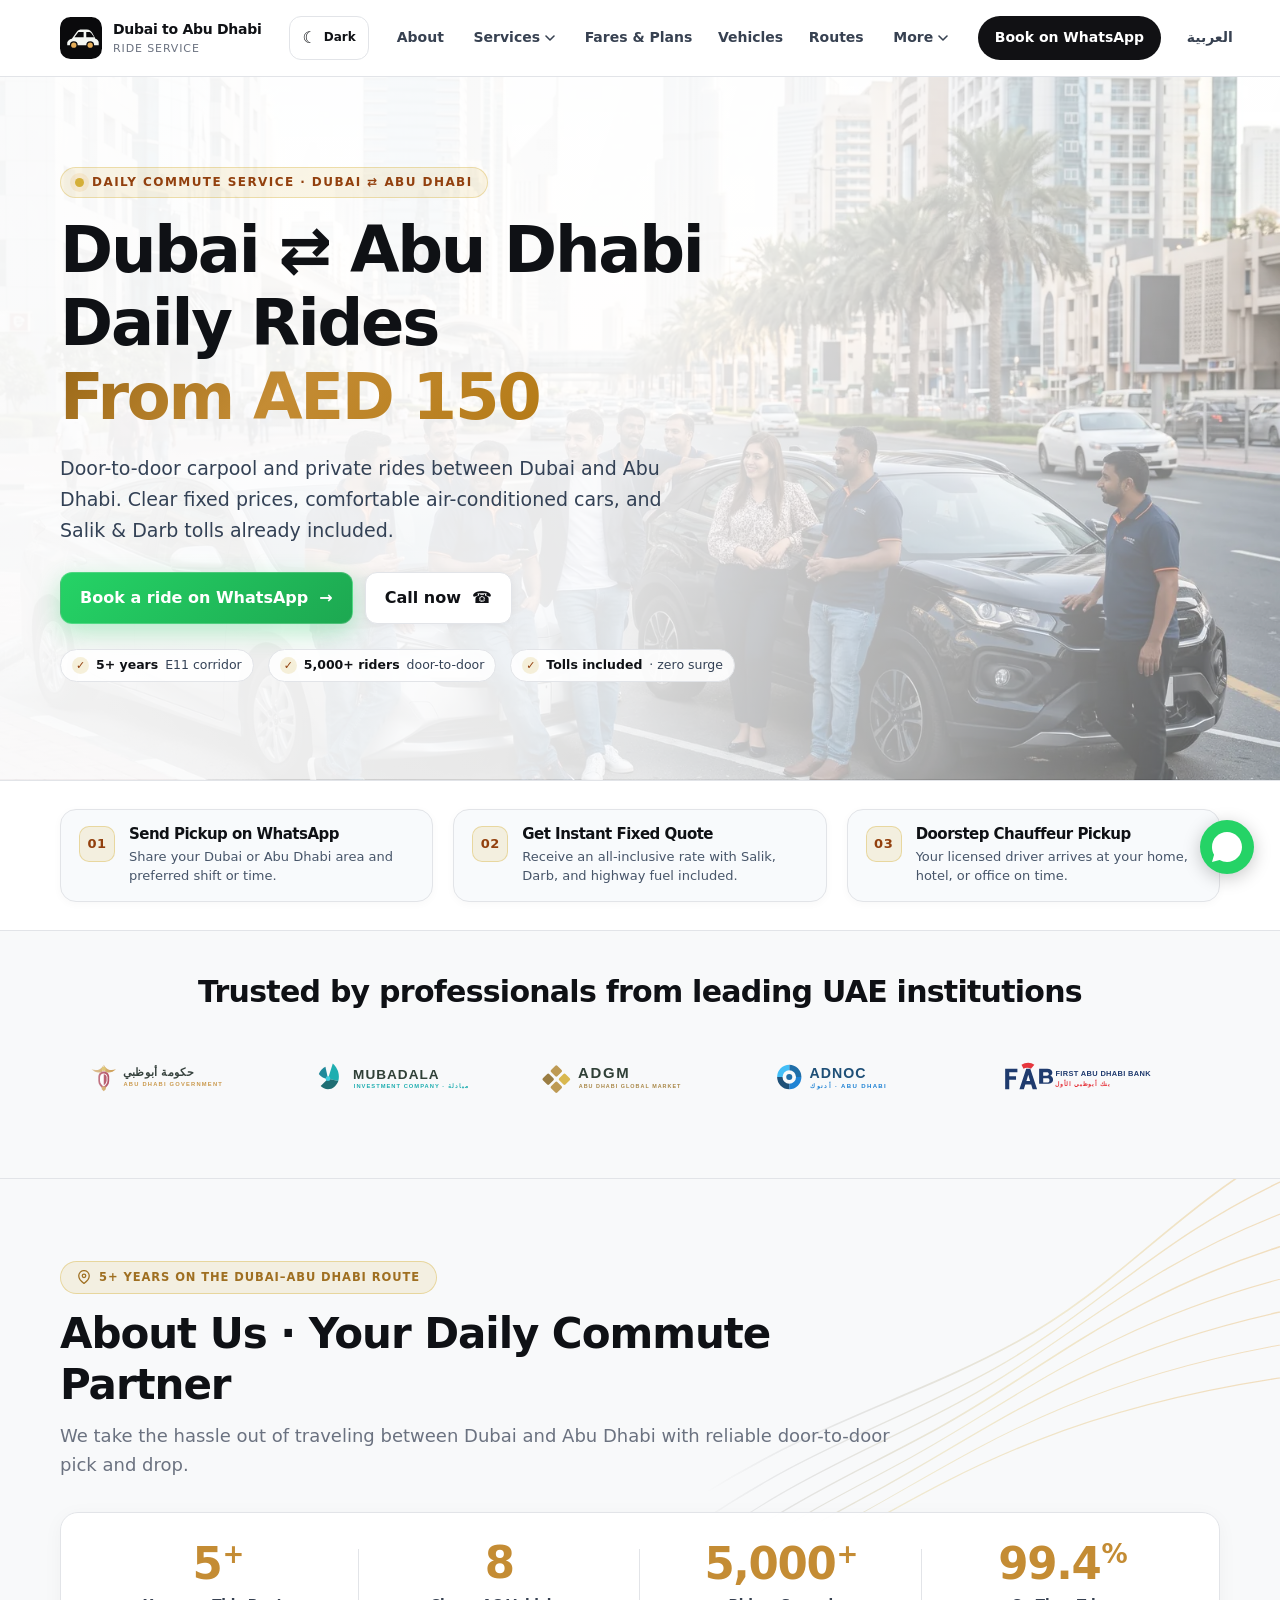
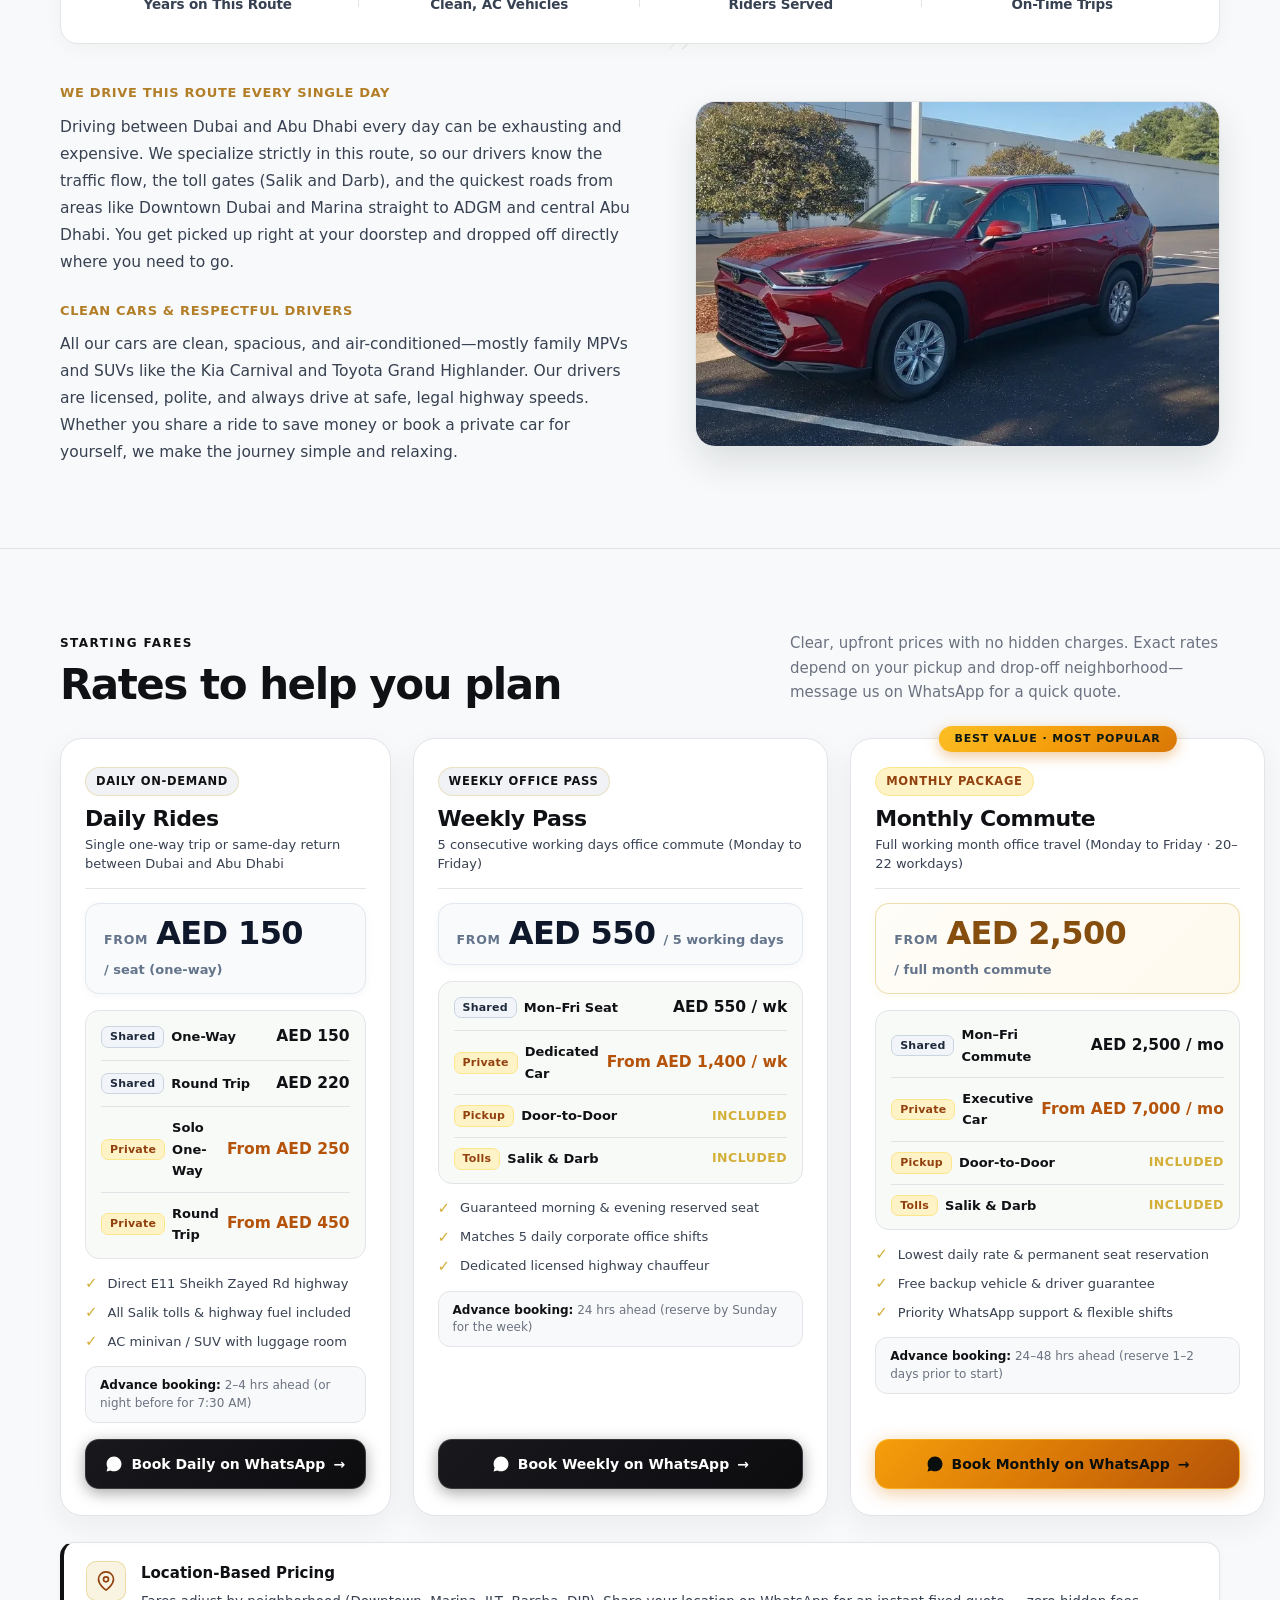
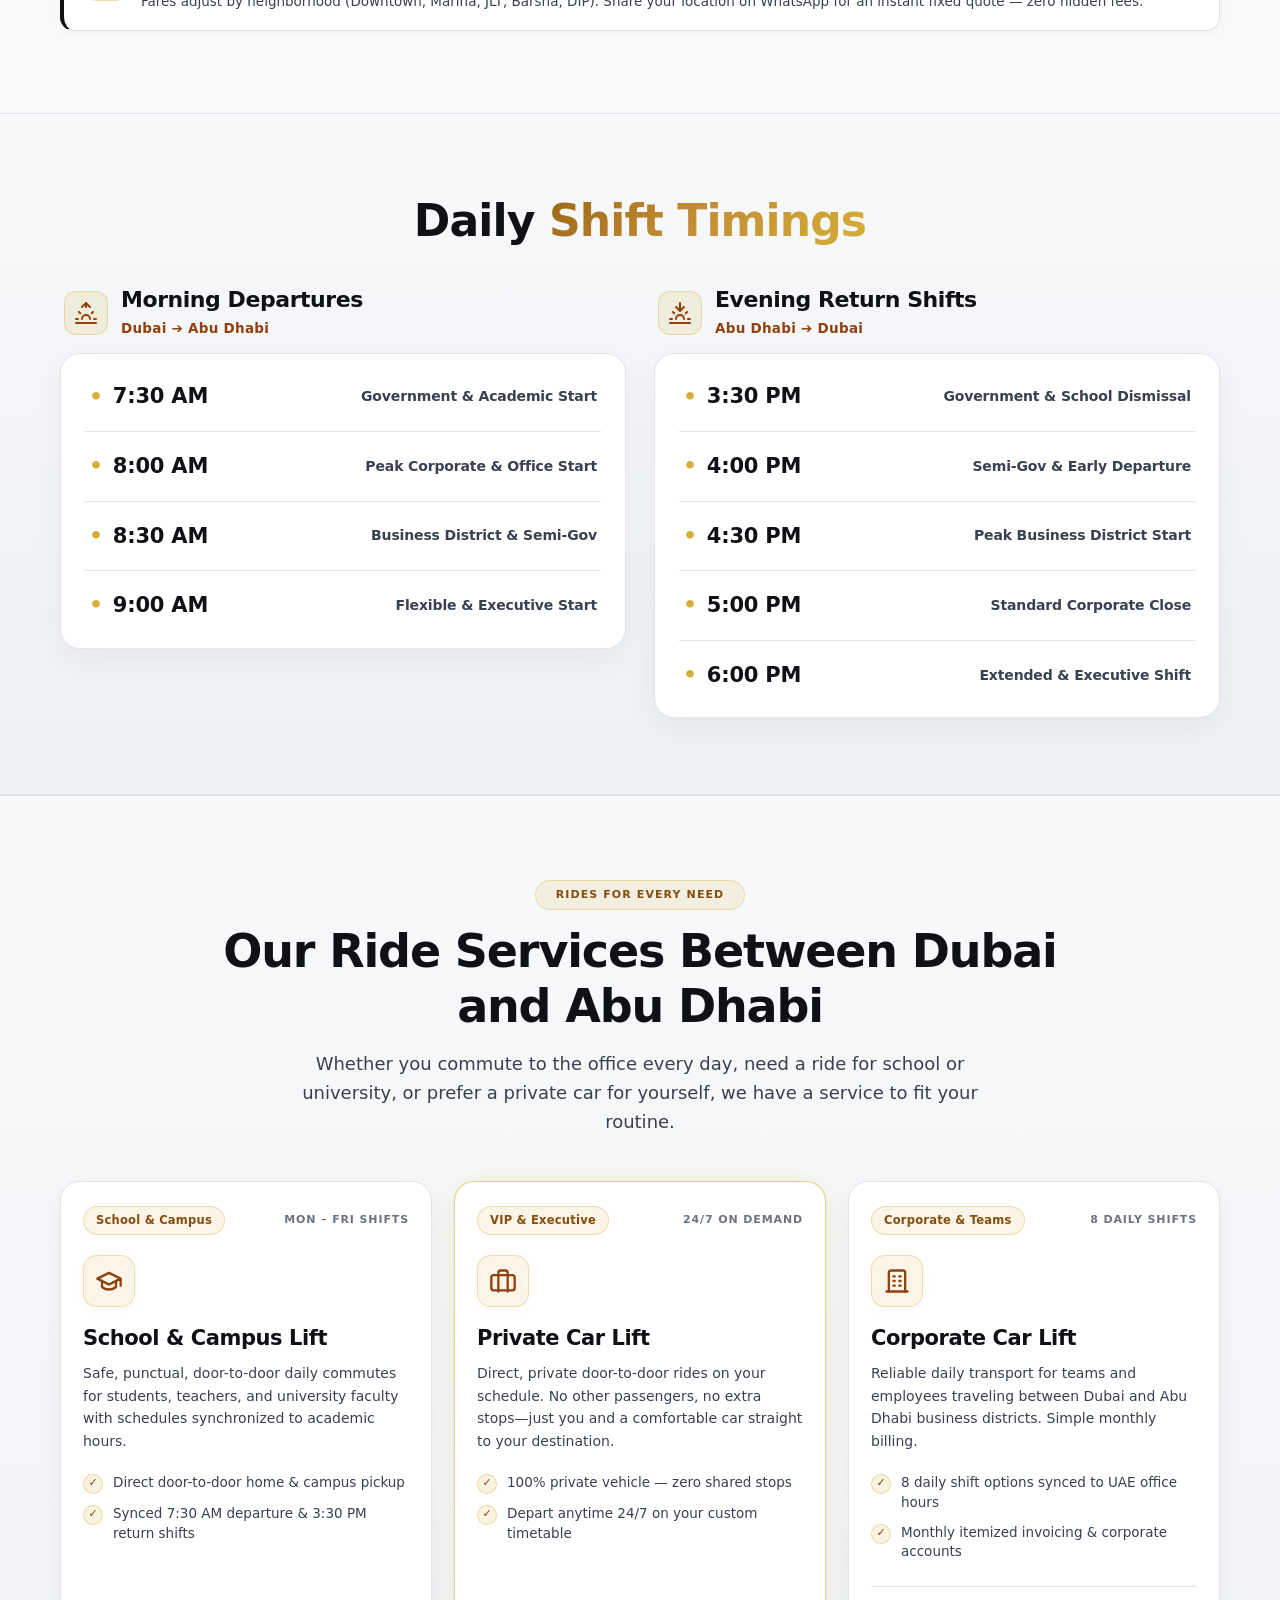
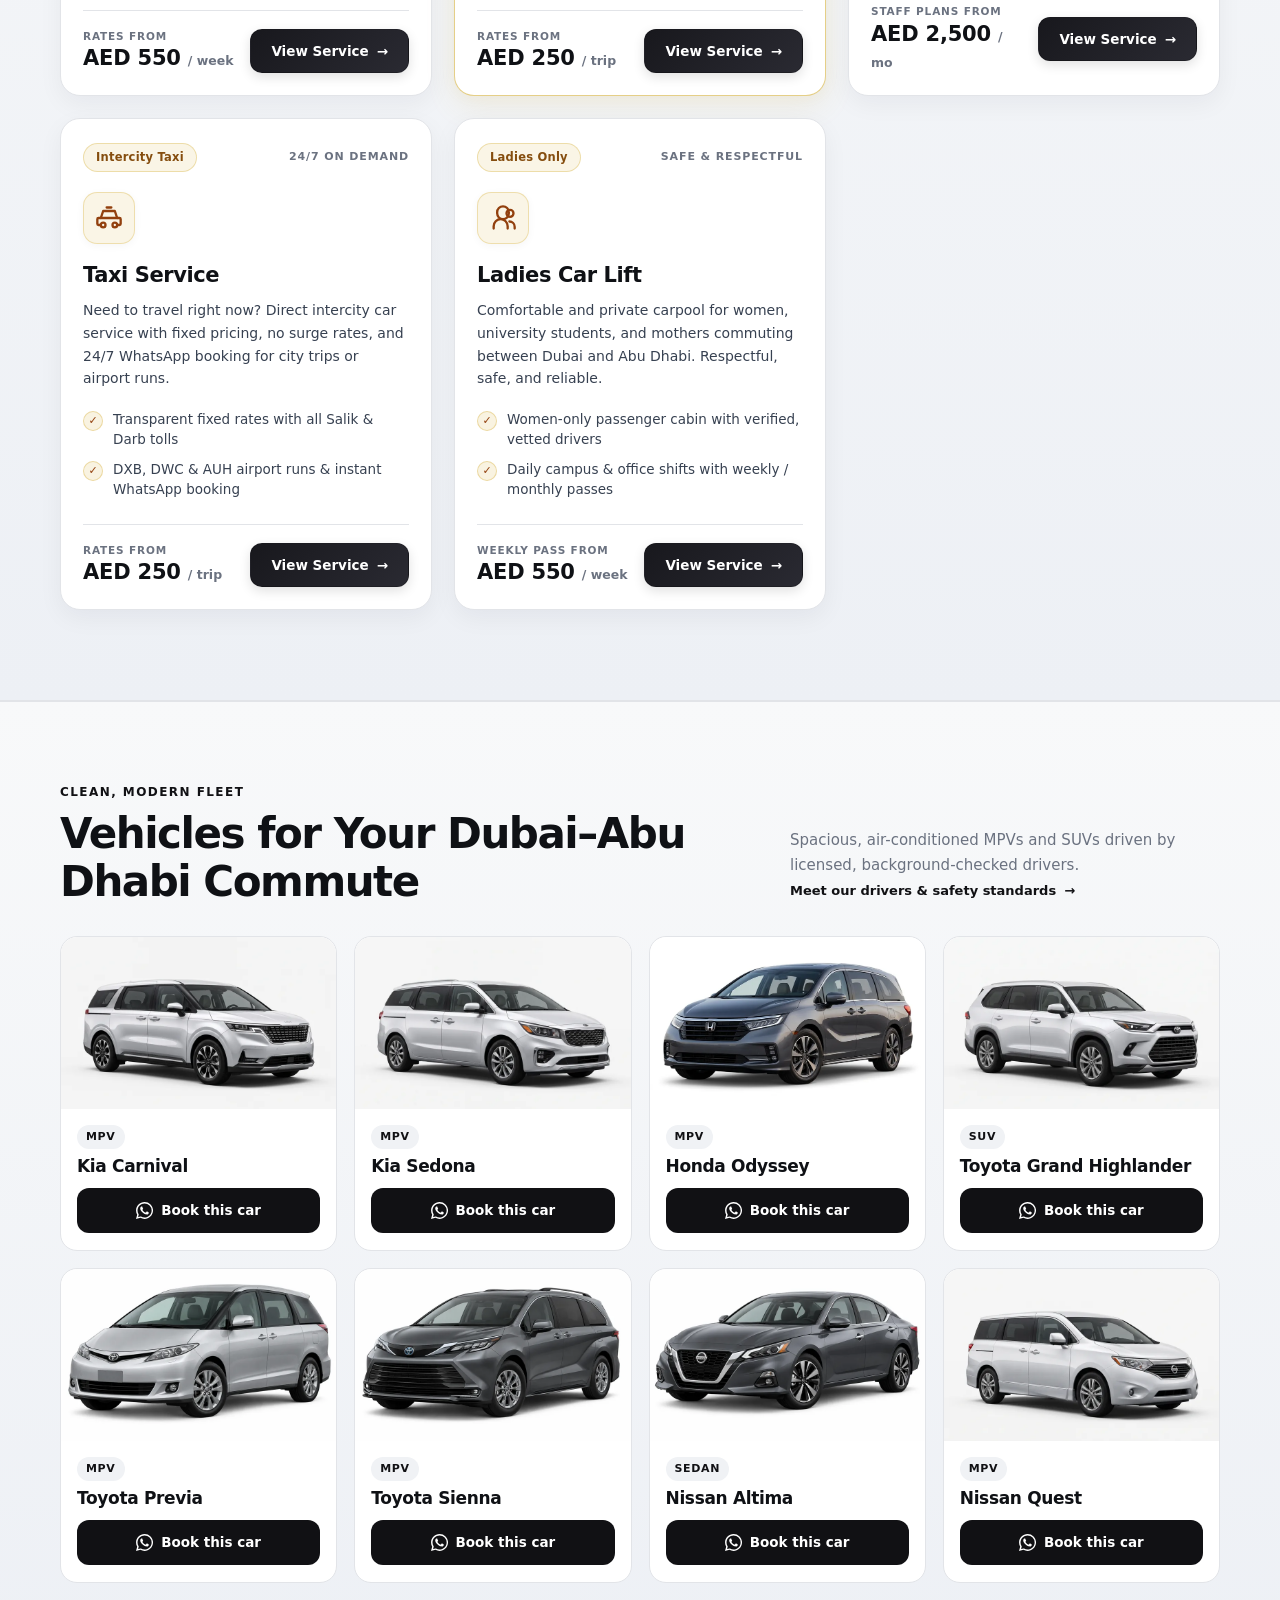
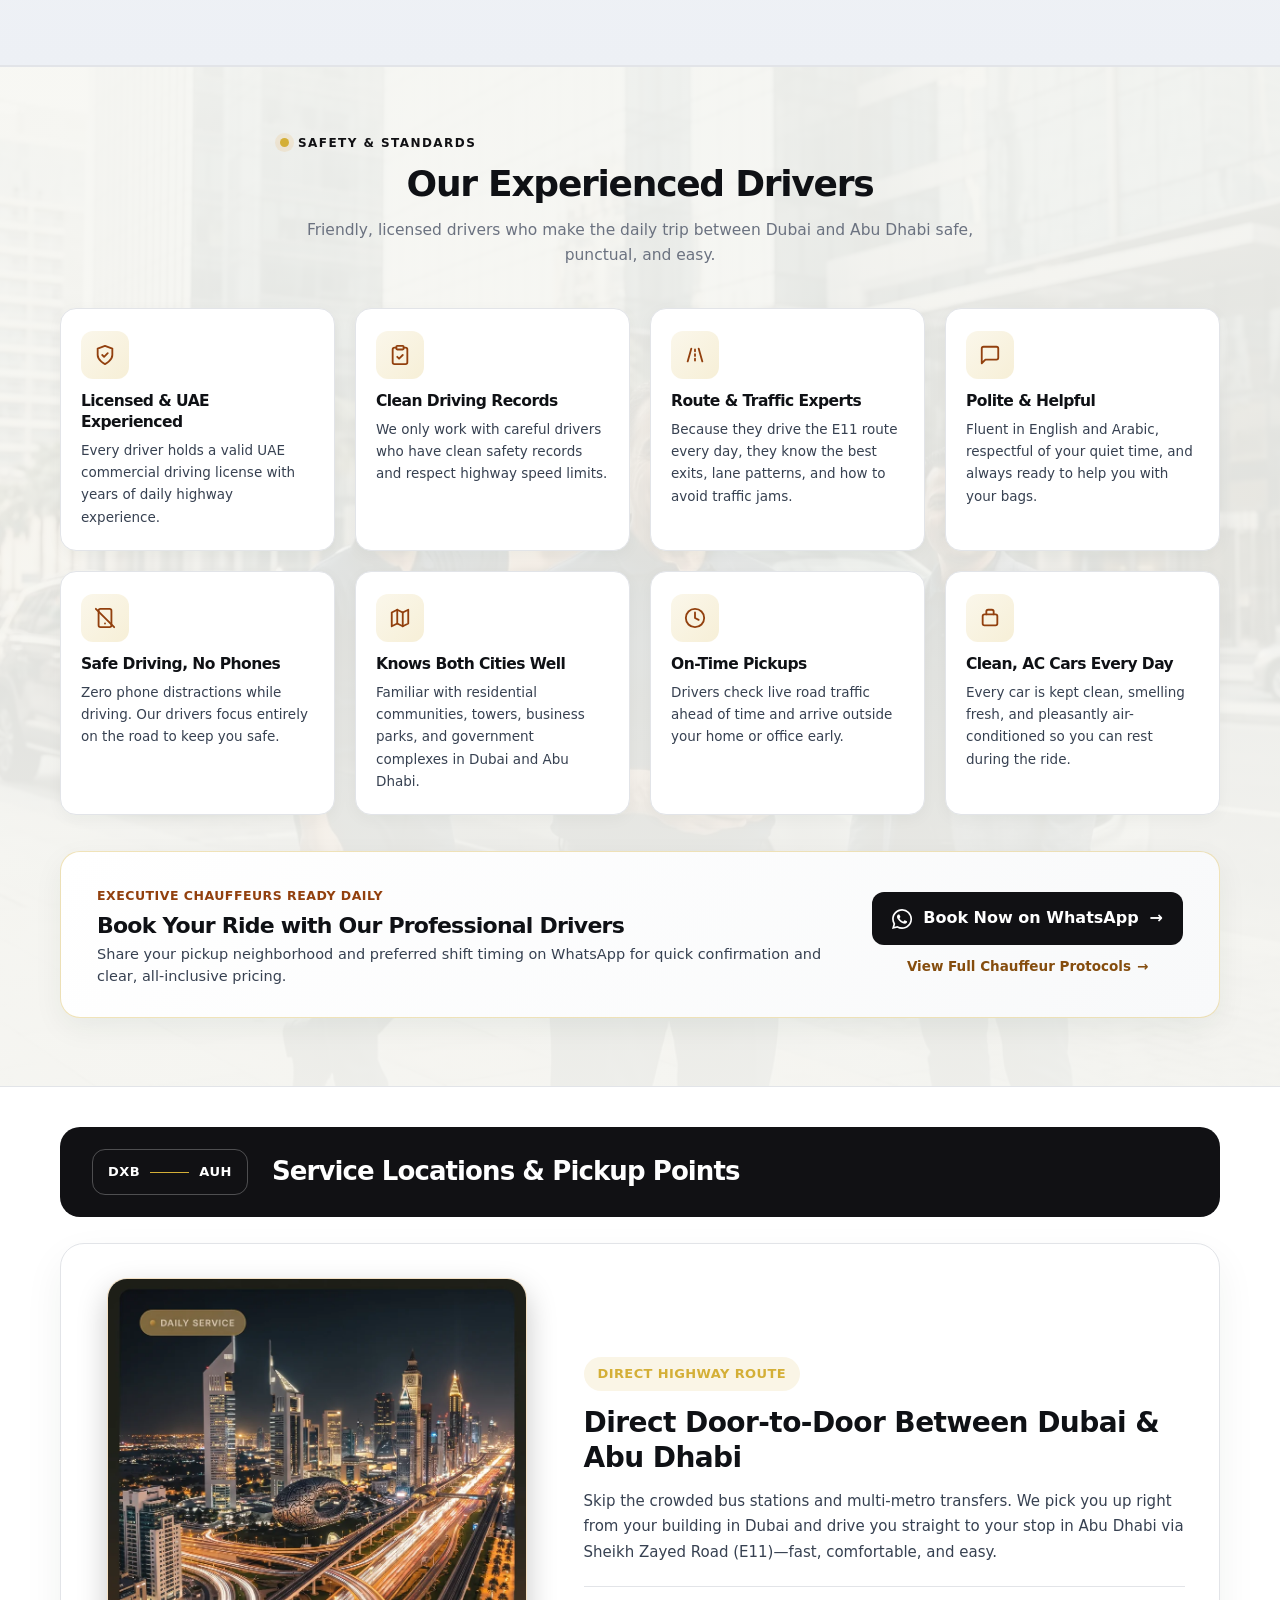
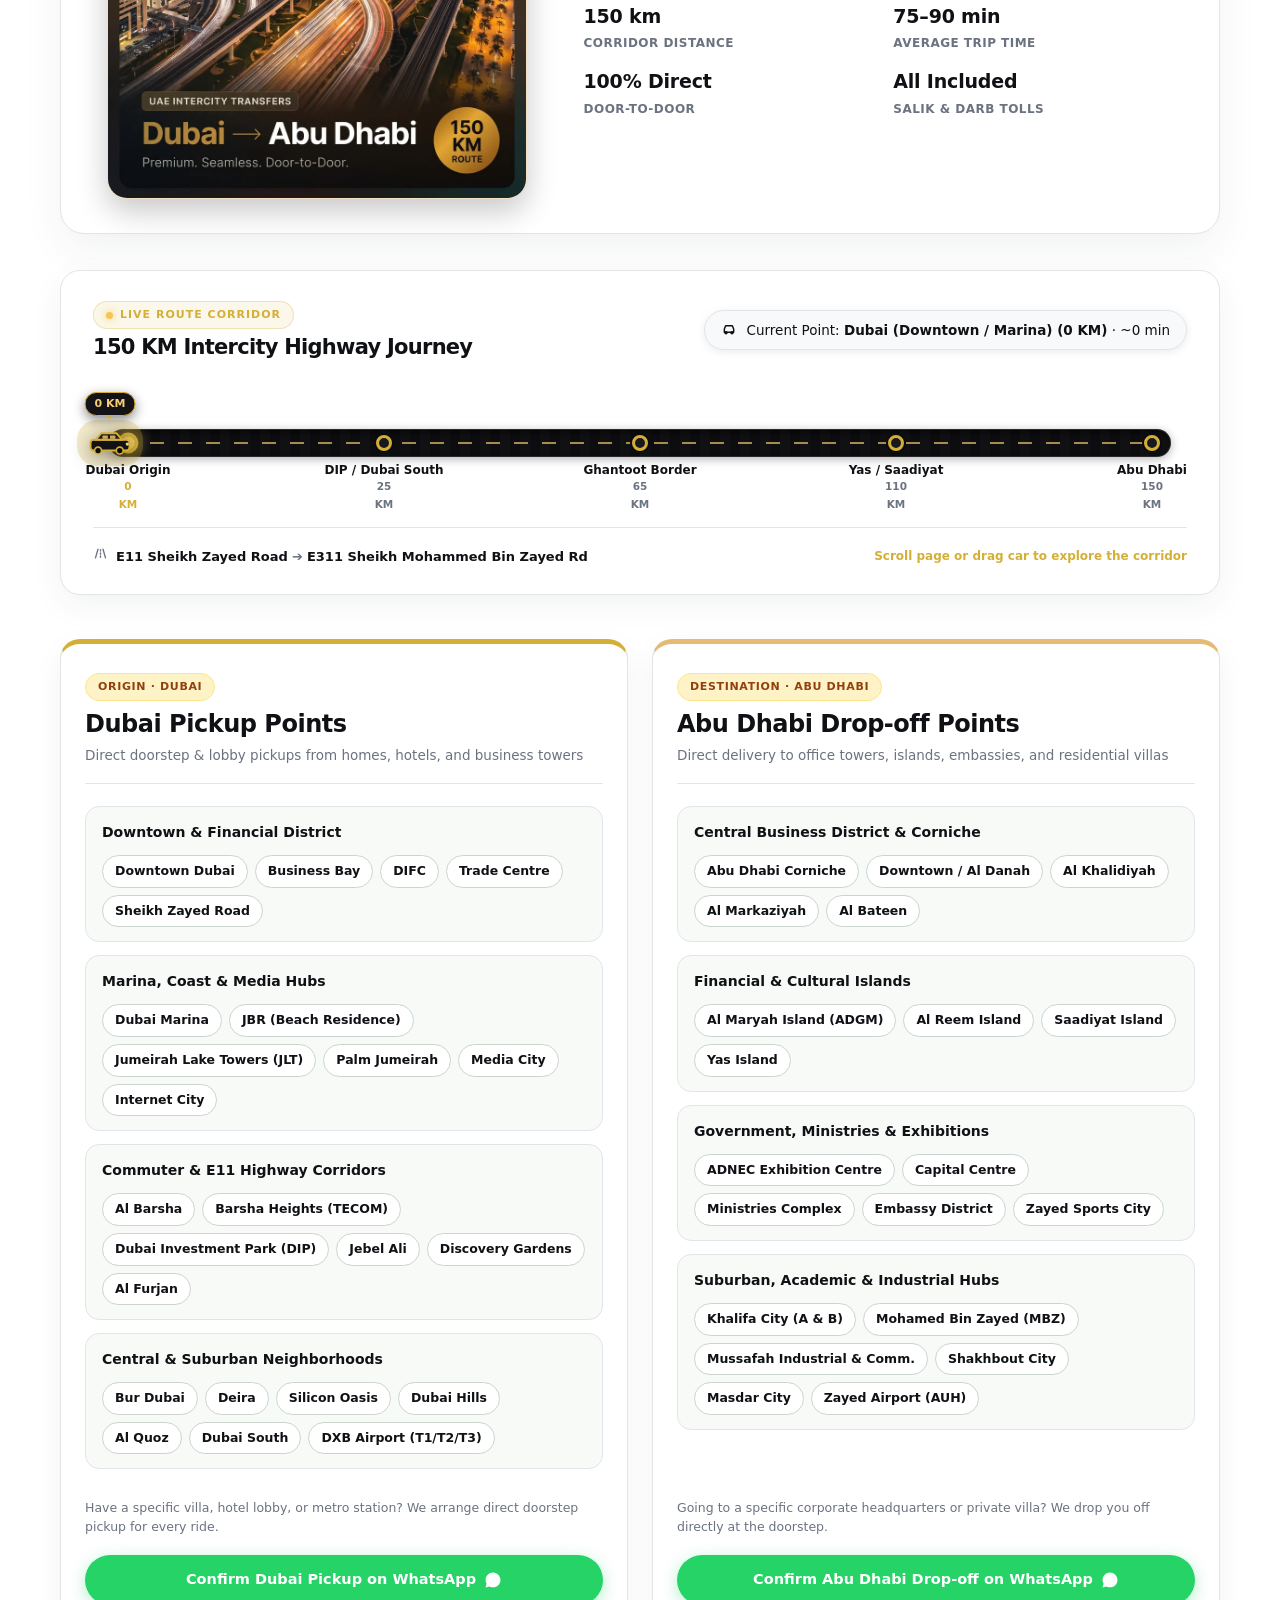
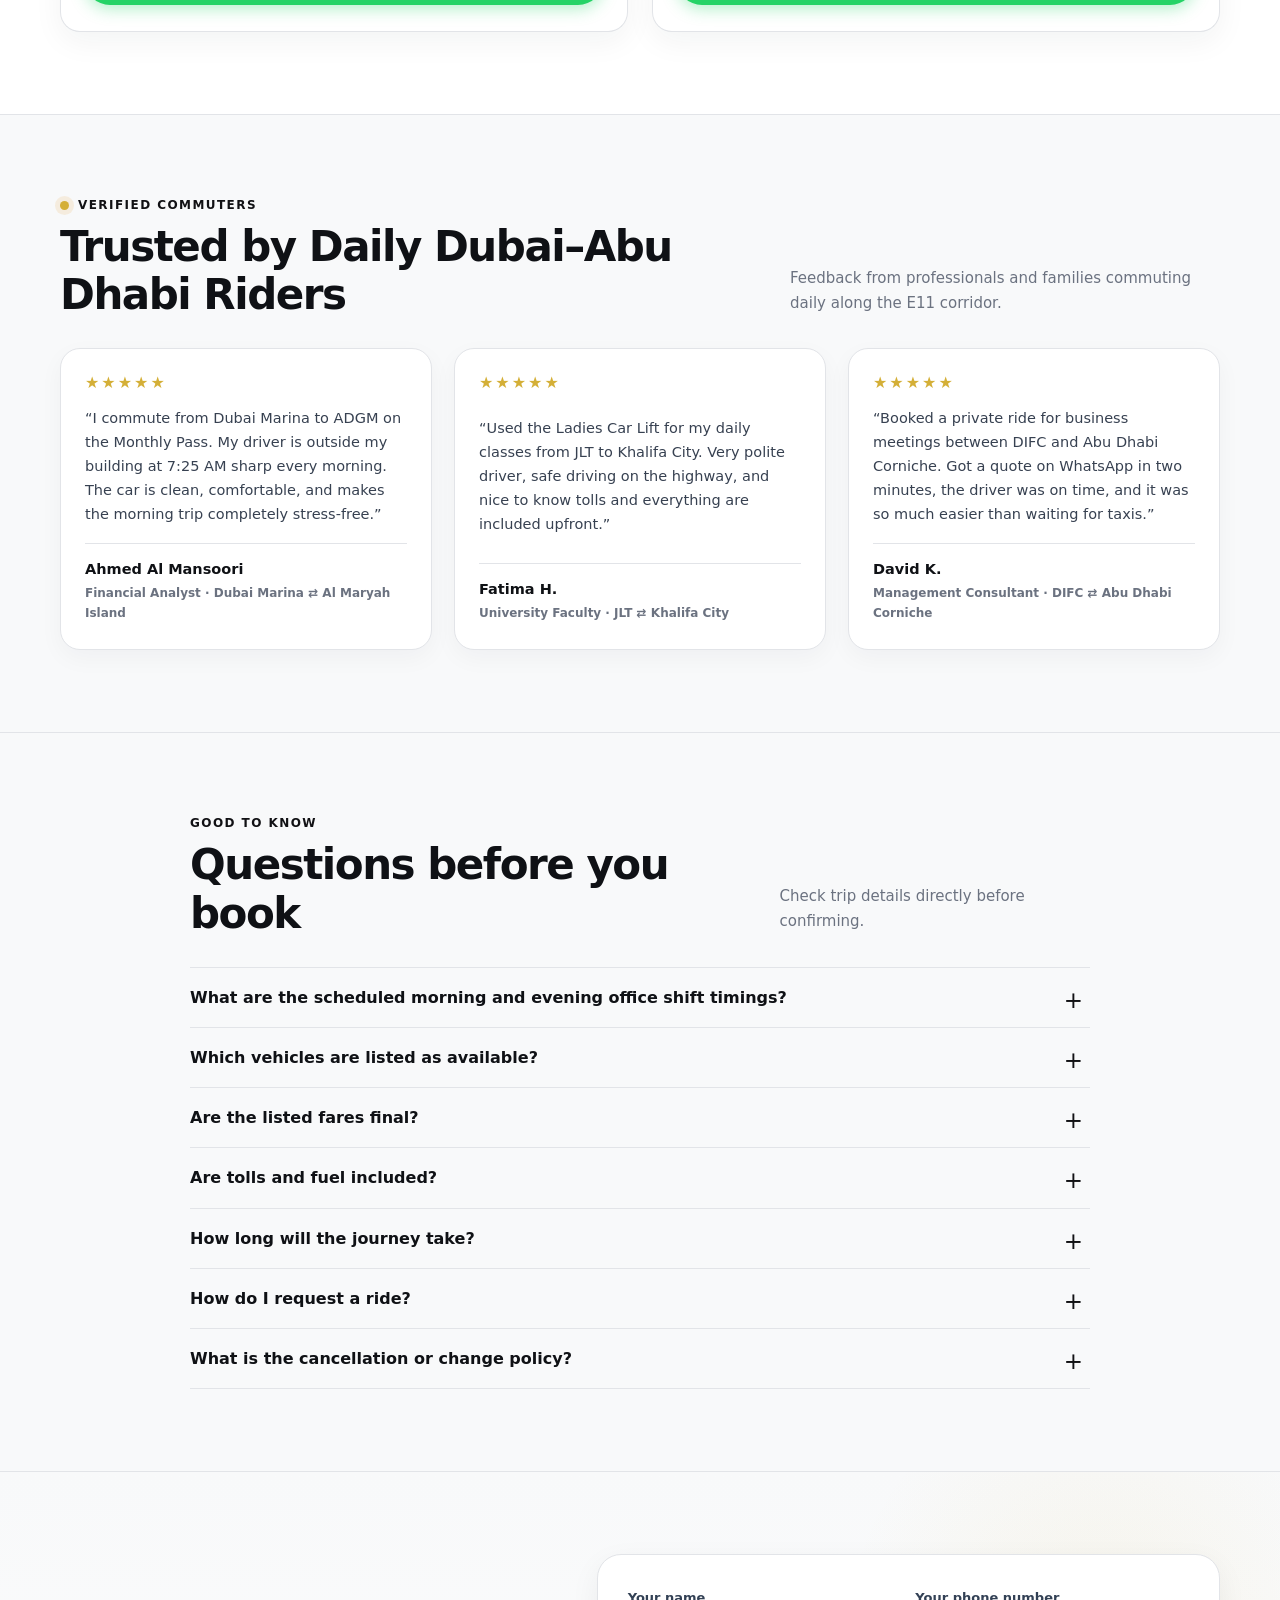
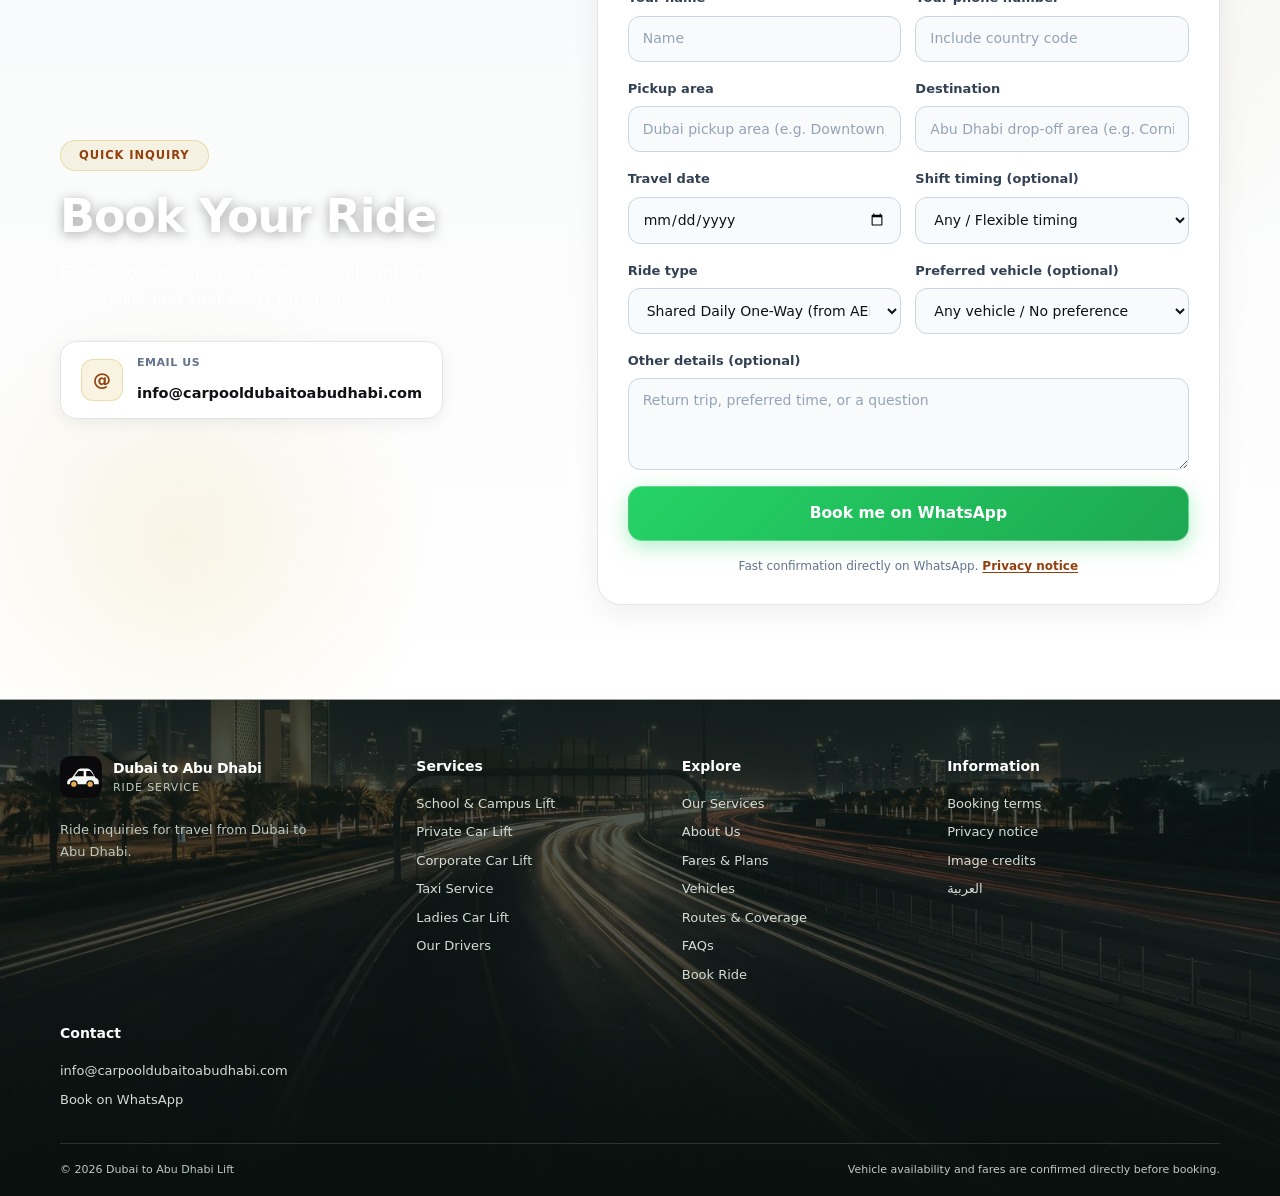
==== index.html @ 7563dc95 "Fix SVG path syntax errors, update dual-theme styles, and add responsive site assets" ====
<!DOCTYPE html>
<html lang="en">

<head>
  <meta charset="UTF-8">
  <script>
    (function () {
      try {
        var s = localStorage.getItem("ride-site-theme");
        var t = s || (window.matchMedia && window.matchMedia("(prefers-color-scheme: dark)").matches ? "dark" : "light");
        document.documentElement.dataset.theme = t;
      } catch (e) {
        document.documentElement.dataset.theme = "light";
      }
    })();
  </script>
  <meta name="viewport" content="width=device-width, initial-scale=1">
  <meta name="theme-color" content="#0a0a0c">
  <title>Dubai to Abu Dhabi Ride Service | Dubai to Abu Dhabi Lift</title>
  <meta name="description"
    content="Arrange a shared or private ride from Dubai to Abu Dhabi. View the listed vehicles and starting fares, then request a quote for your route.">
  <link rel="canonical" href="https://dubaitoabudhabilift.com/">
  <link rel="alternate" hreflang="en" href="https://dubaitoabudhabilift.com/">
  <link rel="alternate" hreflang="ar" href="https://dubaitoabudhabilift.com/ar.html">
  <link rel="alternate" hreflang="x-default" href="https://dubaitoabudhabilift.com/">
  <link rel="icon" href="images/icon.svg" type="image/svg+xml">
  <link rel="apple-touch-icon" href="images/apple-touch-icon.png">
  <link rel="manifest" href="manifest.json">
  <meta property="og:type" content="website">
  <meta property="og:locale" content="en_AE">
  <meta property="og:url" content="https://dubaitoabudhabilift.com/">
  <meta property="og:site_name" content="Dubai to Abu Dhabi Lift">
  <meta property="og:title" content="Dubai to Abu Dhabi Ride Service | Dubai to Abu Dhabi Lift">
  <meta property="og:description"
    content="View available vehicle models and starting fares for rides from Dubai to Abu Dhabi. Request a route-specific quote.">
  <meta property="og:image" content="https://dubaitoabudhabilift.com/images/og-image.jpg">
  <meta property="og:image:secure_url" content="https://dubaitoabudhabilift.com/images/og-image.jpg">
  <meta property="og:image:type" content="image/jpeg">
  <meta property="og:image:width" content="1200">
  <meta property="og:image:height" content="675">
  <meta property="og:image:alt" content="Dubai to Abu Dhabi Lift ride service">
  <meta name="twitter:card" content="summary_large_image">
  <meta name="twitter:title" content="Dubai to Abu Dhabi Ride Service">
  <meta name="twitter:description" content="Available models and starting fares for rides from Dubai to Abu Dhabi.">
  <meta name="twitter:image" content="https://dubaitoabudhabilift.com/images/og-image.jpg">
  <script type="application/ld+json">
{
  "@context": "https://schema.org",
  "@graph": [
    { "@type": "WebSite", "@id": "https://dubaitoabudhabilift.com/#website", "url": "https://dubaitoabudhabilift.com/", "name": "Dubai to Abu Dhabi Lift", "inLanguage": "en" },
    { "@type": "Organization", "@id": "https://dubaitoabudhabilift.com/#organization", "name": "Dubai to Abu Dhabi Lift", "url": "https://dubaitoabudhabilift.com/", "logo": "https://dubaitoabudhabilift.com/images/icon-512.png", "email": "dubaitoabudhabilift@gmail.com" },
    { "@type": "Service", "@id": "https://dubaitoabudhabilift.com/#ride-service", "name": "Ride service from Dubai to Abu Dhabi", "serviceType": "Shared and private intercity rides", "provider": { "@id": "https://dubaitoabudhabilift.com/#organization" }, "areaServed": [{ "@type": "City", "name": "Dubai" }, { "@type": "City", "name": "Abu Dhabi" }] }
  ]
}
</script>
  <link rel="stylesheet" href="css/style.css?v=25">
</head>

<body>
  <a class="skip-link" href="#main">Skip to content</a>
  <header class="site-header">
    <div class="wrap header-inner">
      <a class="brand" href="#top" aria-label="Dubai to Abu Dhabi Lift home"><img src="images/icon.svg" width="42"
          height="42" alt=""><span><strong>Dubai to Abu Dhabi</strong><small>Ride service</small></span></a>
      <button class="theme-toggle" type="button" aria-label="Switch to dark mode" aria-pressed="false"
        title="Switch to dark mode"><span data-theme-icon aria-hidden="true">☾</span><span
          data-theme-label>Dark</span></button>
      <button class="menu-toggle" type="button" aria-label="Open navigation" aria-expanded="false"
        aria-controls="main-nav"><span></span><span></span><span></span></button>
      <nav id="main-nav" class="main-nav" aria-label="Main navigation">
        <a href="#about">About</a>
        <div class="nav-dropdown">
          <button class="nav-dropdown-toggle" type="button" aria-expanded="false" aria-haspopup="true">
            <span>Services</span>
            <svg class="dropdown-chevron" width="10" height="6" viewBox="0 0 10 6" fill="none" aria-hidden="true">
              <path d="M1 1L5 5L9 1" stroke="currentColor" stroke-width="1.6" stroke-linecap="round"
                stroke-linejoin="round" />
            </svg>
          </button>
          <div class="nav-dropdown-menu" role="menu">
            <a href="school-car-lift.html" role="menuitem">School &amp; Campus Lift</a>
            <a href="private-car-lift.html" role="menuitem">Private Car Lift</a>
            <a href="corporate-car-lift.html" role="menuitem">Corporate Car Lift</a>
            <a href="taxi-service.html" role="menuitem">Taxi Service</a>
            <a href="ladies-car-lift.html" role="menuitem">Ladies Car Lift</a>
          </div>
        </div>
        <a href="#fares">Fares &amp; Plans</a>
        <a href="#vehicles">Vehicles</a>
        <a href="#routes">Routes</a>
        <div class="nav-dropdown">
          <button class="nav-dropdown-toggle" type="button" aria-expanded="false" aria-haspopup="true">
            <span>More</span>
            <svg class="dropdown-chevron" width="10" height="6" viewBox="0 0 10 6" fill="none" aria-hidden="true">
              <path d="M1 1L5 5L9 1" stroke="currentColor" stroke-width="1.6" stroke-linecap="round"
                stroke-linejoin="round" />
            </svg>
          </button>
          <div class="nav-dropdown-menu" role="menu">
            <a href="#drivers" role="menuitem">Our Drivers &amp; Standards</a>
            <a href="#faq" role="menuitem">FAQs</a>
          </div>
        </div>
        <a class="nav-cta" href="#" data-whatsapp
          data-message="Hello, I would like to book a ride from Dubai to Abu Dhabi. Please share availability and the fare.">Book
          on WhatsApp</a>
        <a href="ar.html" lang="ar" dir="rtl" class="lang-switch">العربية</a>
      </nav>
    </div>
  </header>
  <main id="main">
    <section class="hero" id="top">
      <div class="wrap hero-grid">
        <div class="hero-copy">
          <p class="eyebrow"><span class="eyebrow-dot"></span> Daily Commute Service · Dubai ⇄ Abu Dhabi</p>
          <h1>Dubai ⇄ Abu Dhabi Daily Rides <span class="hero-title-gold">From AED 150</span></h1>
          <p class="hero-lead">Door-to-door carpool and private rides between Dubai and Abu Dhabi. Clear fixed prices, comfortable air-conditioned cars, and Salik &amp; Darb tolls already included.</p>
          <div class="hero-actions"><a class="button button-primary" href="#" data-whatsapp
              data-message="Hello, I would like to book a ride from Dubai to Abu Dhabi. Please share availability and the fare.">Book
              a ride on WhatsApp <span aria-hidden="true">→</span></a><button
              class="button button-secondary call-button" type="button" data-call-now>Call now <span
                aria-hidden="true">☎</span></button></div>
          <ul class="hero-points" aria-label="Service overview">
            <li><span aria-hidden="true">✓</span> <strong>5+ years</strong> E11 corridor</li>
            <li><span aria-hidden="true">✓</span> <strong>5,000+ riders</strong> door-to-door</li>
            <li><span aria-hidden="true">✓</span> <strong>Tolls included</strong> · zero surge</li>
          </ul>
        </div>
      </div>
    </section>

    <!-- 3-Step How It Works Strip -->
    <section class="how-it-works-strip" aria-label="How booking works">
      <div class="wrap">
        <div class="how-steps-grid">
          <div class="how-step-card">
            <span class="how-step-num" aria-hidden="true">01</span>
            <div class="how-step-body">
              <h3>Send Pickup on WhatsApp</h3>
              <p>Share your Dubai or Abu Dhabi area and preferred shift or time.</p>
            </div>
          </div>
          <div class="how-step-card">
            <span class="how-step-num" aria-hidden="true">02</span>
            <div class="how-step-body">
              <h3>Get Instant Fixed Quote</h3>
              <p>Receive an all-inclusive rate with Salik, Darb, and highway fuel included.</p>
            </div>
          </div>
          <div class="how-step-card">
            <span class="how-step-num" aria-hidden="true">03</span>
            <div class="how-step-body">
              <h3>Doorstep Chauffeur Pickup</h3>
              <p>Your licensed driver arrives at your home, hotel, or office on time.</p>
            </div>
          </div>
        </div>
      </div>
    </section>
    <section class="section corporate-section" id="corporate">
      <div class="wrap">
        <div class="corporate-simple-header">
          <h2>Trusted by professionals from leading UAE institutions</h2>
        </div>

        <div class="logo-ring-wrapper">
          <div class="logo-ring-track" id="logo-ring-track">
            <div class="ring-logo-item" title="Abu Dhabi Government">
              <img src="images/logos/abu-dhabi-gov.svg" width="160" height="38" alt="Abu Dhabi Government"
                loading="lazy">
            </div>
            <div class="ring-logo-item" title="Mubadala Investment Company">
              <img src="images/logos/mubadala.svg" width="160" height="38" alt="Mubadala" loading="lazy">
            </div>
            <div class="ring-logo-item" title="ADGM - Abu Dhabi Global Market">
              <img src="images/logos/adgm.svg" width="160" height="38" alt="ADGM" loading="lazy">
            </div>
            <div class="ring-logo-item" title="ADNOC - Abu Dhabi National Oil Company">
              <img src="images/logos/adnoc.svg" width="160" height="38" alt="ADNOC" loading="lazy">
            </div>
            <div class="ring-logo-item" title="First Abu Dhabi Bank (FAB)">
              <img src="images/logos/fab.svg" width="160" height="38" alt="FAB" loading="lazy">
            </div>
            <div class="ring-logo-item" title="ADNIC - Abu Dhabi National Insurance Company">
              <img src="images/logos/adnic.svg" width="160" height="38" alt="ADNIC" loading="lazy">
            </div>
            <div class="ring-logo-item" title="Abu Dhabi Commercial Bank (ADCB)">
              <img src="images/logos/adcb.svg" width="160" height="38" alt="ADCB" loading="lazy">
            </div>
            <div class="ring-logo-item" title="Abu Dhabi Islamic Bank (ADIB)">
              <img src="images/logos/adib.svg" width="160" height="38" alt="ADIB" loading="lazy">
            </div>
            <div class="ring-logo-item" title="ADNEC - Abu Dhabi National Exhibition Centre">
              <img src="images/logos/adnec.svg" width="160" height="38" alt="ADNEC" loading="lazy">
            </div>
            <div class="ring-logo-item" title="Etihad Airways">
              <img src="images/logos/etihad.svg" width="160" height="38" alt="Etihad Airways" loading="lazy">
            </div>
            <!-- Duplicated items for smooth continuous loop -->
            <div class="ring-logo-item" aria-hidden="true">
              <img src="images/logos/abu-dhabi-gov.svg" width="160" height="38" alt="" loading="lazy">
            </div>
            <div class="ring-logo-item" aria-hidden="true">
              <img src="images/logos/mubadala.svg" width="160" height="38" alt="" loading="lazy">
            </div>
            <div class="ring-logo-item" aria-hidden="true">
              <img src="images/logos/adgm.svg" width="160" height="38" alt="" loading="lazy">
            </div>
            <div class="ring-logo-item" aria-hidden="true">
              <img src="images/logos/adnoc.svg" width="160" height="38" alt="" loading="lazy">
            </div>
            <div class="ring-logo-item" aria-hidden="true">
              <img src="images/logos/fab.svg" width="160" height="38" alt="" loading="lazy">
            </div>
            <div class="ring-logo-item" aria-hidden="true">
              <img src="images/logos/adnic.svg" width="160" height="38" alt="" loading="lazy">
            </div>
            <div class="ring-logo-item" aria-hidden="true">
              <img src="images/logos/adcb.svg" width="160" height="38" alt="" loading="lazy">
            </div>
            <div class="ring-logo-item" aria-hidden="true">
              <img src="images/logos/adib.svg" width="160" height="38" alt="" loading="lazy">
            </div>
            <div class="ring-logo-item" aria-hidden="true">
              <img src="images/logos/adnec.svg" width="160" height="38" alt="" loading="lazy">
            </div>
            <div class="ring-logo-item" aria-hidden="true">
              <img src="images/logos/etihad.svg" width="160" height="38" alt="" loading="lazy">
            </div>
          </div>
        </div>
      </div>
    </section>

    <section class="section about-section" id="about" aria-labelledby="about-heading">
      <!-- Flowing spiral/wave lines in top-right corner -->
      <div class="about-flowing-lines" aria-hidden="true">
        <svg viewBox="0 0 700 500" fill="none" xmlns="http://www.w3.org/2000/svg" preserveAspectRatio="none">
          <defs>
            <linearGradient id="aboutGoldWaveGrad" x1="100%" y1="0%" x2="0%" y2="100%">
              <stop offset="0%" stop-color="#e7b15e" stop-opacity="0.45" />
              <stop offset="45%" stop-color="#d4af37" stop-opacity="0.25" />
              <stop offset="85%" stop-color="#0a0a0c" stop-opacity="0.08" />
              <stop offset="100%" stop-color="#0a0a0c" stop-opacity="0" />
            </linearGradient>
          </defs>
          <path d="M720,-30 C580,40 520,120 400,180 C280,240 180,260 40,340" stroke="url(#aboutGoldWaveGrad)"
            stroke-width="1.8" />
          <path d="M720,5 C560,70 490,150 370,210 C250,270 160,290 20,380" stroke="url(#aboutGoldWaveGrad)"
            stroke-width="1.5" />
          <path d="M720,40 C540,100 460,180 340,240 C220,300 140,320 0,420" stroke="url(#aboutGoldWaveGrad)"
            stroke-width="1.3" />
          <path d="M720,75 C520,130 430,210 310,270 C190,330 120,350 -20,460" stroke="url(#aboutGoldWaveGrad)"
            stroke-width="1.6" />
          <path d="M720,110 C500,160 400,240 280,300 C160,360 100,380 -40,500" stroke="url(#aboutGoldWaveGrad)"
            stroke-width="1.2" />
          <path d="M720,145 C480,190 370,270 250,330 C130,390 80,410 -60,540" stroke="url(#aboutGoldWaveGrad)"
            stroke-width="1.4" />
          <path d="M720,180 C460,220 340,300 220,360 C100,420 60,440 -80,580" stroke="url(#aboutGoldWaveGrad)"
            stroke-width="1.1" />
          <path d="M720,215 C440,250 310,330 190,390 C70,450 40,470 -100,620" stroke="url(#aboutGoldWaveGrad)"
            stroke-width="1.3" />
        </svg>
      </div>

      <div class="wrap about-container">
        <div class="about-header">
          <div class="about-pill-badge">
            <svg class="inline-svg-icon" width="14" height="14" viewBox="0 0 24 24" fill="none" stroke="currentColor" stroke-width="2.2" stroke-linecap="round" stroke-linejoin="round" aria-hidden="true"><path d="M21 10c0 7-9 13-9 13s-9-6-9-13a9 9 0 0 1 18 0z"/><circle cx="12" cy="10" r="3"/></svg>
            <span>5+ YEARS ON THE DUBAI–ABU DHABI ROUTE</span>
          </div>
          <h2 id="about-heading">About Us · Your Daily Commute Partner</h2>
          <p class="about-lead">We take the hassle out of traveling between Dubai and Abu Dhabi with reliable door-to-door pick and drop.</p>
        </div>

        <!-- Modern Unified 4-Metric Horizontal Stats Strip -->
        <div class="about-stats-bar" aria-label="Company Key Metrics">
          <div class="about-stat-item">
            <div class="about-stat-number">5<sup>+</sup></div>
            <div class="about-stat-label">Years on This Route</div>
          </div>
          <div class="about-stat-item">
            <div class="about-stat-number">8</div>
            <div class="about-stat-label">Clean, AC Vehicles</div>
          </div>
          <div class="about-stat-item">
            <div class="about-stat-number">5,000<sup>+</sup></div>
            <div class="about-stat-label">Riders Served</div>
          </div>
          <div class="about-stat-item">
            <div class="about-stat-number">99.4<sup>%</sup></div>
            <div class="about-stat-label">On-Time Trips</div>
          </div>
        </div>

        <!-- 2-Column Story: Text on Left, Red Toyota Grand Highlander on Right -->
        <div class="about-story-grid">
          <div class="about-story-left">
            <div class="about-story-block">
              <span class="about-story-tag">WE DRIVE THIS ROUTE EVERY SINGLE DAY</span>
              <p>Driving between Dubai and Abu Dhabi every day can be exhausting and expensive. We specialize strictly in this route, so our drivers know the traffic flow, the toll gates (Salik and Darb), and the quickest roads from areas like Downtown Dubai and Marina straight to ADGM and central Abu Dhabi. You get picked up right at your doorstep and dropped off directly where you need to go.</p>
            </div>
            <div class="about-story-block about-story-secondary">
              <span class="about-story-tag">CLEAN CARS &amp; RESPECTFUL DRIVERS</span>
              <p>All our cars are clean, spacious, and air-conditioned—mostly family MPVs and SUVs like the Kia Carnival and Toyota Grand Highlander. Our drivers are licensed, polite, and always drive at safe, legal highway speeds. Whether you share a ride to save money or book a private car for yourself, we make the journey simple and relaxing.</p>
            </div>
            <a href="about.html" class="text-link about-more-link">Read more about our story &amp; standards <span aria-hidden="true">→</span></a>
          </div>
          <div class="about-story-right">
            <div class="about-story-image-wrap">
              <img src="images/fleet/toyota-grand-highlander-clean.webp" alt="Toyota Grand Highlander executive vehicle"
                width="800" height="500" loading="lazy" decoding="async">
            </div>
          </div>
        </div>
      </div>
    </section>

    <section class="section fares-section" id="fares">
      <div class="wrap">
        <div class="section-heading">
          <div>
            <p class="eyebrow">Starting fares</p>
            <h2>Rates to help you plan</h2>
          </div>
          <p>Clear, upfront prices with no hidden charges. Exact rates depend on your pickup and drop-off neighborhood—message us on WhatsApp for a quick quote.</p>
        </div>

        <!-- 3 Core Commute Plans (Daily / Weekly / Monthly) -->
        <div class="commute-plans-overview" aria-label="Core Commute Plans">
          <div class="plan-tabs-mobile" role="tablist" aria-label="Select commute plan">
            <button type="button" class="plan-tab-btn is-active" role="tab" aria-selected="true" data-plan-tab="0">Daily Ride</button>
            <button type="button" class="plan-tab-btn" role="tab" aria-selected="false" data-plan-tab="1">Weekly Pass</button>
            <button type="button" class="plan-tab-btn" role="tab" aria-selected="false" data-plan-tab="2">Monthly Pass</button>
          </div>
          <div class="commute-plans-grid">
            <!-- Plan 1: Daily Commute -->
            <article class="plan-overview-card is-active-plan" data-plan-card="0">
              <div class="plan-header">
                <span class="plan-badge">Daily On-Demand</span>
                <h3 class="plan-title">Daily Rides</h3>
                <p class="plan-subtitle">Single one-way trip or same-day return between Dubai and Abu Dhabi</p>
              </div>
              <div class="plan-price-hero">
                <span class="plan-price-from">From</span>
                <span class="plan-price-main">AED 150</span>
                <span class="plan-price-period">/ seat (one-way)</span>
              </div>
              <div class="plan-rates-box">
                <div class="plan-rate-row">
                  <span class="plan-rate-type"><span class="rate-badge rate-shared">Shared</span> One-Way</span>
                  <span class="plan-rate-price">AED 150</span>
                </div>
                <div class="plan-rate-row">
                  <span class="plan-rate-type"><span class="rate-badge rate-shared">Shared</span> Round Trip</span>
                  <span class="plan-rate-price">AED 220</span>
                </div>
                <div class="plan-rate-row">
                  <span class="plan-rate-type"><span class="rate-badge rate-private">Private</span> Solo
                    One-Way</span>
                  <span class="plan-rate-price">From AED 250</span>
                </div>
                <div class="plan-rate-row">
                  <span class="plan-rate-type"><span class="rate-badge rate-private">Private</span> Round Trip</span>
                  <span class="plan-rate-price">From AED 450</span>
                </div>
              </div>
              <ul class="plan-perks-list" aria-label="Daily plan features">
                <li><span aria-hidden="true">✓</span> Direct E11 Sheikh Zayed Rd highway</li>
                <li><span aria-hidden="true">✓</span> All Salik tolls &amp; highway fuel included</li>
                <li><span aria-hidden="true">✓</span> AC minivan / SUV with luggage room</li>
              </ul>
              <div class="plan-schedule-clean">
                <div class="plan-booking-hint">
                  <span><strong>Advance booking:</strong> 2–4 hrs ahead (or night
                    before for 7:30 AM)</span>
                </div>
              </div>
              <div class="plan-action">
                <a class="button button-primary plan-cta-btn" href="#" data-whatsapp
                  data-message="Hello, I would like to book a Daily Ride from Dubai to Abu Dhabi. Please confirm timing and availability.">
                  <svg class="wa-btn-icon" viewBox="0 0 24 24" width="18" height="18" aria-hidden="true">
                    <path fill="currentColor"
                      d="M12.04 2c-5.46 0-9.91 4.45-9.91 9.91 0 1.75.46 3.45 1.32 4.95L2.05 22l5.25-1.38c1.45.79 3.08 1.21 4.74 1.21 5.46 0 9.91-4.45 9.91-9.91 0-2.65-1.03-5.14-2.9-7.01A9.816 9.816 0 0 0 12.04 2z" />
                  </svg>
                  <span>Book Daily on WhatsApp</span>
                  <span aria-hidden="true">→</span>
                </a>
              </div>
            </article>

            <!-- Plan 2: Weekly Pass -->
            <article class="plan-overview-card" data-plan-card="1">
              <div class="plan-header">
                <span class="plan-badge">Weekly Office Pass</span>
                <h3 class="plan-title">Weekly Pass</h3>
                <p class="plan-subtitle">5 consecutive working days office commute (Monday to Friday)</p>
              </div>
              <div class="plan-price-hero">
                <span class="plan-price-from">From</span>
                <span class="plan-price-main">AED 550</span>
                <span class="plan-price-period">/ 5 working days</span>
              </div>
              <div class="plan-rates-box">
                <div class="plan-rate-row">
                  <span class="plan-rate-type"><span class="rate-badge rate-shared">Shared</span> Mon–Fri Seat</span>
                  <span class="plan-rate-price">AED 550 / wk</span>
                </div>
                <div class="plan-rate-row">
                  <span class="plan-rate-type"><span class="rate-badge rate-private">Private</span> Dedicated
                    Car</span>
                  <span class="plan-rate-price">From AED 1,400 / wk</span>
                </div>
                <div class="plan-rate-row">
                  <span class="plan-rate-type"><span class="rate-badge rate-perk">Pickup</span> Door-to-Door</span>
                  <span class="plan-rate-price plan-included">Included</span>
                </div>
                <div class="plan-rate-row">
                  <span class="plan-rate-type"><span class="rate-badge rate-perk">Tolls</span> Salik &amp;
                    Darb</span>
                  <span class="plan-rate-price plan-included">Included</span>
                </div>
              </div>
              <ul class="plan-perks-list" aria-label="Weekly plan features">
                <li><span aria-hidden="true">✓</span> Guaranteed morning &amp; evening reserved seat</li>
                <li><span aria-hidden="true">✓</span> Matches 5 daily corporate office shifts</li>
                <li><span aria-hidden="true">✓</span> Dedicated licensed highway chauffeur</li>
              </ul>
              <div class="plan-schedule-clean">
                <div class="plan-booking-hint">
                  <span><strong>Advance booking:</strong> 24 hrs ahead (reserve by
                    Sunday for the week)</span>
                </div>
              </div>
              <div class="plan-action">
                <a class="button button-primary plan-cta-btn" href="#" data-whatsapp
                  data-message="Hello, I would like to book a Weekly Pass (Monday to Friday) from Dubai to Abu Dhabi. Please share available slots.">
                  <svg class="wa-btn-icon" viewBox="0 0 24 24" width="18" height="18" aria-hidden="true">
                    <path fill="currentColor"
                      d="M12.04 2c-5.46 0-9.91 4.45-9.91 9.91 0 1.75.46 3.45 1.32 4.95L2.05 22l5.25-1.38c1.45.79 3.08 1.21 4.74 1.21 5.46 0 9.91-4.45 9.91-9.91 0-2.65-1.03-5.14-2.9-7.01A9.816 9.816 0 0 0 12.04 2z" />
                  </svg>
                  <span>Book Weekly on WhatsApp</span>
                  <span aria-hidden="true">→</span>
                </a>
              </div>
            </article>

            <!-- Plan 3: Monthly Commute -->
            <article class="plan-overview-card plan-featured" data-plan-card="2">
              <div class="plan-border-beam" aria-hidden="true"></div>
              <div class="plan-header">
                <span class="plan-badge">Monthly Package</span>
                <h3 class="plan-title">Monthly Commute</h3>
                <p class="plan-subtitle">Full working month office travel (Monday to Friday · 20–22 workdays)</p>
              </div>
              <div class="plan-price-hero">
                <span class="plan-price-from">From</span>
                <span class="plan-price-main">AED 2,500</span>
                <span class="plan-price-period">/ full month commute</span>
              </div>
              <div class="plan-rates-box">
                <div class="plan-rate-row">
                  <span class="plan-rate-type"><span class="rate-badge rate-shared">Shared</span> Mon–Fri
                    Commute</span>
                  <span class="plan-rate-price">AED 2,500 / mo</span>
                </div>
                <div class="plan-rate-row">
                  <span class="plan-rate-type"><span class="rate-badge rate-private">Private</span> Executive
                    Car</span>
                  <span class="plan-rate-price">From AED 7,000 / mo</span>
                </div>
                <div class="plan-rate-row">
                  <span class="plan-rate-type"><span class="rate-badge rate-perk">Pickup</span> Door-to-Door</span>
                  <span class="plan-rate-price plan-included">Included</span>
                </div>
                <div class="plan-rate-row">
                  <span class="plan-rate-type"><span class="rate-badge rate-perk">Tolls</span> Salik &amp;
                    Darb</span>
                  <span class="plan-rate-price plan-included">Included</span>
                </div>
              </div>
              <ul class="plan-perks-list" aria-label="Monthly plan features">
                <li><span aria-hidden="true">✓</span> Lowest daily rate &amp; permanent seat reservation</li>
                <li><span aria-hidden="true">✓</span> Free backup vehicle &amp; driver guarantee</li>
                <li><span aria-hidden="true">✓</span> Priority WhatsApp support &amp; flexible shifts</li>
              </ul>
              <div class="plan-schedule-clean">
                <div class="plan-booking-hint">
                  <span><strong>Advance booking:</strong> 24–48 hrs ahead (reserve
                    1–2 days prior to start)</span>
                </div>
              </div>
              <div class="plan-action">
                <a class="button button-primary plan-cta-btn" href="#" data-whatsapp
                  data-message="Hello, I would like to book the Monthly Office Commute (Monday to Friday) from Dubai to Abu Dhabi. Please confirm route availability and start date.">
                  <svg class="wa-btn-icon" viewBox="0 0 24 24" width="18" height="18" aria-hidden="true">
                    <path fill="currentColor"
                      d="M12.04 2c-5.46 0-9.91 4.45-9.91 9.91 0 1.75.46 3.45 1.32 4.95L2.05 22l5.25-1.38c1.45.79 3.08 1.21 4.74 1.21 5.46 0 9.91-4.45 9.91-9.91 0-2.65-1.03-5.14-2.9-7.01A9.816 9.816 0 0 0 12.04 2z" />
                  </svg>
                  <span>Book Monthly on WhatsApp</span>
                  <span aria-hidden="true">→</span>
                </a>
              </div>
            </article>
          </div>
        </div>

        <div class="fare-location-card">
          <div class="fare-location-icon" aria-hidden="true"><svg width="20" height="20" viewBox="0 0 24 24" fill="none" stroke="currentColor" stroke-width="2" stroke-linecap="round" stroke-linejoin="round"><path d="M21 10c0 7-9 13-9 13s-9-6-9-13a9 9 0 0 1 18 0z"/><circle cx="12" cy="10" r="3"/></svg></div>
          <div class="fare-location-content">
            <h4>Location-Based Pricing</h4>
            <p>Fares adjust by neighborhood (Downtown, Marina, JLT, Barsha, DIP). Share your location on WhatsApp for an
              instant fixed quote — zero hidden fees.</p>
          </div>
        </div>
      </div>
    </section>

    <section class="section shift-section" id="shifts">
      <div class="wrap">
        <div class="shift-schedule-header">
          <h2>Daily <span class="shift-title-gold">Shift Timings</span></h2>
        </div>

        <div class="shift-columns-grid" aria-label="Daily Shift Timings">
          <!-- Morning Departures Group -->
          <div class="shift-column-group">
            <div class="shift-group-header">
              <span class="shift-group-icon" aria-hidden="true"><svg width="24" height="24" viewBox="0 0 24 24" fill="none" stroke="currentColor" stroke-width="2" stroke-linecap="round" stroke-linejoin="round"><path d="M12 2v4"/><path d="m4.93 10.93 1.41 1.41"/><path d="M2 18h2"/><path d="M20 18h2"/><path d="m19.07 10.93-1.41 1.41"/><path d="M22 22H2"/><path d="m8 6 4-4 4 4"/><path d="M16 18a4 4 0 0 0-8 0"/></svg></span>
              <div class="shift-group-info">
                <h3 class="shift-group-title">Morning Departures</h3>
                <div class="shift-group-route">Dubai ➔ Abu Dhabi</div>
              </div>
            </div>
            <div class="shift-schedule-box morning-box">
              <div class="shift-row">
                <div class="shift-time-val"><span class="shift-bullet">•</span> 7:30 AM</div>
                <div class="shift-time-desc">Government &amp; Academic Start</div>
              </div>
              <div class="shift-row">
                <div class="shift-time-val"><span class="shift-bullet">•</span> 8:00 AM</div>
                <div class="shift-time-desc">Peak Corporate &amp; Office Start</div>
              </div>
              <div class="shift-row">
                <div class="shift-time-val"><span class="shift-bullet">•</span> 8:30 AM</div>
                <div class="shift-time-desc">Business District &amp; Semi-Gov</div>
              </div>
              <div class="shift-row">
                <div class="shift-time-val"><span class="shift-bullet">•</span> 9:00 AM</div>
                <div class="shift-time-desc">Flexible &amp; Executive Start</div>
              </div>
            </div>
          </div>

          <!-- Evening Return Shifts Group -->
          <div class="shift-column-group">
            <div class="shift-group-header">
              <span class="shift-group-icon" aria-hidden="true"><svg width="24" height="24" viewBox="0 0 24 24" fill="none" stroke="currentColor" stroke-width="2" stroke-linecap="round" stroke-linejoin="round"><path d="M12 10V2"/><path d="m4.93 10.93 1.41 1.41"/><path d="M2 18h2"/><path d="M20 18h2"/><path d="m19.07 10.93-1.41 1.41"/><path d="M22 22H2"/><path d="m16 6-4 4-4-4"/><path d="M16 18a4 4 0 0 0-8 0"/></svg></span>
              <div class="shift-group-info">
                <h3 class="shift-group-title">Evening Return Shifts</h3>
                <div class="shift-group-route">Abu Dhabi ➔ Dubai</div>
              </div>
            </div>
            <div class="shift-schedule-box evening-box">
              <div class="shift-row">
                <div class="shift-time-val"><span class="shift-bullet">•</span> 3:30 PM</div>
                <div class="shift-time-desc">Government &amp; School Dismissal</div>
              </div>
              <div class="shift-row">
                <div class="shift-time-val"><span class="shift-bullet">•</span> 4:00 PM</div>
                <div class="shift-time-desc">Semi-Gov &amp; Early Departure</div>
              </div>
              <div class="shift-row">
                <div class="shift-time-val"><span class="shift-bullet">•</span> 4:30 PM</div>
                <div class="shift-time-desc">Peak Business District Start</div>
              </div>
              <div class="shift-row">
                <div class="shift-time-val"><span class="shift-bullet">•</span> 5:00 PM</div>
                <div class="shift-time-desc">Standard Corporate Close</div>
              </div>
              <div class="shift-row">
                <div class="shift-time-val"><span class="shift-bullet">•</span> 6:00 PM</div>
                <div class="shift-time-desc">Extended &amp; Executive Shift</div>
              </div>
            </div>
          </div>
        </div>
      </div>
    </section>

    <!-- ==================== OUR SERVICES SECTION ==================== -->
    <section class="section services-overview-section" id="services" aria-labelledby="services-heading">
      <div class="wrap">
        <div class="services-overview-header">
          <p class="eyebrow"><span class="eyebrow-dot"></span> Rides For Every Need</p>
          <h2 id="services-heading">Our Ride Services Between Dubai and Abu Dhabi</h2>
          <p class="services-overview-lead">
            Whether you commute to the office every day, need a ride for school or university, or prefer a private car for yourself, we have a service to fit your routine.
          </p>
        </div>

        <div class="services-cards-grid" aria-label="Our Services Between Dubai and Abu Dhabi">
          <!-- Service Card 1: School & Campus Lift -->
          <article class="service-preview-card">
            <div class="service-card-top">
              <span class="service-pill-badge badge-school">School &amp; Campus</span>
              <span class="service-meta-tag">Mon – Fri Shifts</span>
            </div>
            <div class="service-card-icon-wrap icon-school" aria-hidden="true">
              <svg width="28" height="28" viewBox="0 0 24 24" fill="none" stroke="currentColor" stroke-width="2"
                stroke-linecap="round" stroke-linejoin="round">
                <path d="M22 10v6M2 10l10-5 10 5-10 5z"></path>
                <path d="M6 12v5c3 3 9 3 12 0v-5"></path>
              </svg>
            </div>
            <h3 class="service-card-title">
              <a href="school-car-lift.html">School &amp; Campus Lift</a>
            </h3>
            <p class="service-card-desc">
              Safe, punctual, door-to-door daily commutes for students, teachers, and university faculty with schedules
              synchronized to academic hours.
            </p>
            <ul class="service-card-features">
              <li><span class="feature-check" aria-hidden="true">✓</span> Direct door-to-door home &amp; campus pickup
              </li>
              <li><span class="feature-check" aria-hidden="true">✓</span> Synced 7:30 AM departure &amp; 3:30 PM return
                shifts</li>
            </ul>
            <div class="service-card-footer">
              <div class="service-rate-hint">
                <span class="hint-label">Rates from</span>
                <span class="hint-price">AED 550 <small>/ week</small></span>
              </div>
              <a class="button-service-view" href="school-car-lift.html"
                aria-label="View School and Campus Lift service">
                <span>View Service</span>
                <span aria-hidden="true">→</span>
              </a>
            </div>
          </article>

          <!-- Service Card 2: Private Car Lift -->
          <article class="service-preview-card service-featured">
            <div class="service-card-top">
              <span class="service-pill-badge badge-private">VIP &amp; Executive</span>
              <span class="service-meta-tag">24/7 On Demand</span>
            </div>
            <div class="service-card-icon-wrap icon-private" aria-hidden="true">
              <svg width="28" height="28" viewBox="0 0 24 24" fill="none" stroke="currentColor" stroke-width="2"
                stroke-linecap="round" stroke-linejoin="round">
                <rect x="2" y="7" width="20" height="13" rx="2" ry="2"></rect>
                <path d="M16 21V5a2 2 0 0 0-2-2h-4a2 2 0 0 0-2 2v16"></path>
              </svg>
            </div>
            <h3 class="service-card-title">
              <a href="private-car-lift.html">Private Car Lift</a>
            </h3>
            <p class="service-card-desc">
              Direct, private door-to-door rides on your schedule. No other passengers, no extra stops—just you and a comfortable car straight to your destination.
            </p>
            <ul class="service-card-features">
              <li><span class="feature-check" aria-hidden="true">✓</span> 100% private vehicle — zero shared stops</li>
              <li><span class="feature-check" aria-hidden="true">✓</span> Depart anytime 24/7 on your custom timetable
              </li>
            </ul>
            <div class="service-card-footer">
              <div class="service-rate-hint">
                <span class="hint-label">Rates from</span>
                <span class="hint-price">AED 250 <small>/ trip</small></span>
              </div>
              <a class="button-service-view" href="private-car-lift.html" aria-label="View Private Car Lift service">
                <span>View Service</span>
                <span aria-hidden="true">→</span>
              </a>
            </div>
          </article>

          <!-- Service Card 3: Corporate Car Lift -->
          <article class="service-preview-card">
            <div class="service-card-top">
              <span class="service-pill-badge badge-corporate">Corporate &amp; Teams</span>
              <span class="service-meta-tag">8 Daily Shifts</span>
            </div>
            <div class="service-card-icon-wrap icon-corporate" aria-hidden="true">
              <svg width="28" height="28" viewBox="0 0 24 24" fill="none" stroke="currentColor" stroke-width="2"
                stroke-linecap="round" stroke-linejoin="round">
                <path d="M3 21h18"></path>
                <path d="M9 8h1"></path>
                <path d="M9 12h1"></path>
                <path d="M9 16h1"></path>
                <path d="M14 8h1"></path>
                <path d="M14 12h1"></path>
                <path d="M14 16h1"></path>
                <path d="M5 21V5a2 2 0 0 1 2-2h10a2 2 0 0 1 2 2v16"></path>
              </svg>
            </div>
            <h3 class="service-card-title">
              <a href="corporate-car-lift.html">Corporate Car Lift</a>
            </h3>
            <p class="service-card-desc">
              Reliable daily transport for teams and employees traveling between Dubai and Abu Dhabi business districts. Simple monthly billing.
            </p>
            <ul class="service-card-features">
              <li><span class="feature-check" aria-hidden="true">✓</span> 8 daily shift options synced to UAE office
                hours</li>
              <li><span class="feature-check" aria-hidden="true">✓</span> Monthly itemized invoicing &amp; corporate
                accounts</li>
            </ul>
            <div class="service-card-footer">
              <div class="service-rate-hint">
                <span class="hint-label">Staff plans from</span>
                <span class="hint-price">AED 2,500 <small>/ mo</small></span>
              </div>
              <a class="button-service-view" href="corporate-car-lift.html"
                aria-label="View Corporate Car Lift service">
                <span>View Service</span>
                <span aria-hidden="true">→</span>
              </a>
            </div>
          </article>

          <!-- Service Card 4: Taxi Service -->
          <article class="service-preview-card">
            <div class="service-card-top">
              <span class="service-pill-badge badge-taxi">Intercity Taxi</span>
              <span class="service-meta-tag">24/7 On Demand</span>
            </div>
            <div class="service-card-icon-wrap icon-taxi" aria-hidden="true">
              <svg width="28" height="28" viewBox="0 0 24 24" fill="none" stroke="currentColor" stroke-width="2"
                stroke-linecap="round" stroke-linejoin="round">
                <path d="M5 18H3c-.55 0-1-.45-1-1v-4c0-.55.45-1 1-1h18c.55 0 1 .45 1 1v4c0 .55-.45 1-1 1h-2"></path>
                <circle cx="7" cy="18" r="2"></circle>
                <circle cx="17" cy="18" r="2"></circle>
                <path d="M5 12l2-6h10l2 6"></path>
                <line x1="10" y1="3" x2="14" y2="3"></line>
              </svg>
            </div>
            <h3 class="service-card-title">
              <a href="taxi-service.html">Taxi Service</a>
            </h3>
            <p class="service-card-desc">
              Need to travel right now? Direct intercity car service with fixed pricing, no surge rates, and 24/7 WhatsApp booking for city trips or airport runs.
            </p>
            <ul class="service-card-features">
              <li><span class="feature-check" aria-hidden="true">✓</span> Transparent fixed rates with all Salik &amp;
                Darb tolls</li>
              <li><span class="feature-check" aria-hidden="true">✓</span> DXB, DWC &amp; AUH airport runs &amp; instant
                WhatsApp booking</li>
            </ul>
            <div class="service-card-footer">
              <div class="service-rate-hint">
                <span class="hint-label">Rates from</span>
                <span class="hint-price">AED 250 <small>/ trip</small></span>
              </div>
              <a class="button-service-view" href="taxi-service.html" aria-label="View Dubai to Abu Dhabi Taxi Service">
                <span>View Service</span>
                <span aria-hidden="true">→</span>
              </a>
            </div>
          </article>

          <!-- Service Card 5: Ladies Car Lift -->
          <article class="service-preview-card">
            <div class="service-card-top">
              <span class="service-pill-badge badge-ladies">Ladies Only</span>
              <span class="service-meta-tag">Safe &amp; Respectful</span>
            </div>
            <div class="service-card-icon-wrap icon-ladies" aria-hidden="true">
              <svg width="28" height="28" viewBox="0 0 24 24" fill="none" stroke="currentColor" stroke-width="2"
                stroke-linecap="round" stroke-linejoin="round">
                <path d="M12 2a5 5 0 0 1 5 5v1a5 5 0 0 1-10 0V7a5 5 0 0 1 5-5z"></path>
                <path d="M4 21v-2a6 6 0 0 1 12 0v2"></path>
                <circle cx="18" cy="8" r="3"></circle>
                <path d="M22 21v-1.5a4.5 4.5 0 0 0-4.5-4.5"></path>
              </svg>
            </div>
            <h3 class="service-card-title">
              <a href="ladies-car-lift.html">Ladies Car Lift</a>
            </h3>
            <p class="service-card-desc">
              Comfortable and private carpool for women, university students, and mothers commuting between Dubai and Abu Dhabi. Respectful, safe, and reliable.
            </p>
            <ul class="service-card-features">
              <li><span class="feature-check" aria-hidden="true">✓</span> Women-only passenger cabin with verified,
                vetted drivers</li>
              <li><span class="feature-check" aria-hidden="true">✓</span> Daily campus &amp; office shifts with weekly /
                monthly passes</li>
            </ul>
            <div class="service-card-footer">
              <div class="service-rate-hint">
                <span class="hint-label">Weekly pass from</span>
                <span class="hint-price">AED 550 <small>/ week</small></span>
              </div>
              <a class="button-service-view" href="ladies-car-lift.html" aria-label="View Ladies Car Lift service">
                <span>View Service</span>
                <span aria-hidden="true">→</span>
              </a>
            </div>
          </article>
        </div>
      </div>
    </section>

    <section class="section vehicles-section" id="vehicles">
      <div class="wrap">
        <div class="section-heading">
          <div>
            <p class="eyebrow">Clean, Modern Fleet</p>
            <h2>Vehicles for Your Dubai–Abu Dhabi Commute</h2>
          </div>
          <p>Spacious, air-conditioned MPVs and SUVs driven by licensed, background-checked drivers. <a href="drivers.html" class="text-link" style="font-weight: 750;">Meet our drivers &amp; safety standards <span aria-hidden="true">→</span></a></p>
        </div>
        <div class="vehicle-carousel-controls" role="group" aria-label="Vehicle gallery controls"><button
            class="carousel-button" type="button" data-vehicle-previous aria-label="Previous vehicle"
            disabled>←</button><span class="vehicle-count" data-vehicle-count aria-live="polite">1 / 8</span><button
            class="carousel-button" type="button" data-vehicle-next aria-label="Next vehicle">→</button></div>
        <div class="vehicle-grid" id="vehicle-grid">
          <article class="vehicle-card"><img src="images/kia-carnival.webp" width="800" height="500"
              alt="Representative Kia Carnival photo" loading="lazy" decoding="async">
            <div class="vehicle-info"><span class="vehicle-type">MPV</span>
              <h3>Kia Carnival</h3><a class="button button-vehicle-book" href="#" data-whatsapp
                data-message="Hello, I would like to book a ride from Dubai to Abu Dhabi. I have chosen this vehicle: Kia Carnival (MPV). Please confirm availability and the fare."
                aria-label="Book Kia Carnival on WhatsApp"><svg class="wa-icon" viewBox="0 0 24 24" width="16"
                  height="16" fill="currentColor" aria-hidden="true">
                  <path
                    d="M20.52 3.48A11.93 11.93 0 0 0 12.06 0C5.46 0 .09 5.37.09 11.97c0 2.11.55 4.17 1.6 5.99L0 24l6.19-1.62a11.9 11.9 0 0 0 5.86 1.54h.01c6.6 0 11.97-5.37 11.97-11.97 0-3.2-1.25-6.21-3.51-8.47zm-8.46 18.49h-.01a9.9 9.9 0 0 1-5.04-1.38l-.36-.22-3.74.98 1-3.65-.24-.38a9.92 9.92 0 0 1-1.52-5.26c0-5.5 4.47-9.97 9.98-9.97 2.66 0 5.16 1.04 7.04 2.92a9.92 9.92 0 0 1 2.92 7.05c0 5.5-4.48 9.97-9.98 9.97zm5.47-7.47c-.3-.15-1.78-.88-2.06-.98-.27-.1-.47-.15-.67.15-.2.3-.77.98-.95 1.18-.17.2-.35.22-.65.07-.3-.15-1.27-.47-2.42-1.5a8.98 8.98 0 0 1-1.67-2.08c-.18-.3-.02-.46.13-.61.13-.13.3-.35.45-.52.15-.18.2-.3.3-.5.1-.2.05-.38-.02-.53-.08-.15-.67-1.62-.92-2.22-.24-.58-.49-.5-.67-.51h-.57c-.2 0-.52.07-.79.37-.27.3-1.04 1.02-1.04 2.48 0 1.46 1.06 2.87 1.21 3.07.15.2 2.09 3.19 5.06 4.47.71.3 1.26.49 1.69.63.71.23 1.36.2 1.87.12.57-.08 1.78-.73 2.03-1.43.25-.7.25-1.3.17-1.43-.07-.12-.27-.2-.57-.35z" />
                </svg><span>Book this car</span></a>
            </div>
          </article>
          <article class="vehicle-card"><img src="images/kia-sedona.webp" width="800" height="500"
              alt="Representative Kia Sedona photo" loading="lazy" decoding="async">
            <div class="vehicle-info"><span class="vehicle-type">MPV</span>
              <h3>Kia Sedona</h3><a class="button button-vehicle-book" href="#" data-whatsapp
                data-message="Hello, I would like to book a ride from Dubai to Abu Dhabi. I have chosen this vehicle: Kia Sedona (MPV). Please confirm availability and the fare."
                aria-label="Book Kia Sedona on WhatsApp"><svg class="wa-icon" viewBox="0 0 24 24" width="16" height="16"
                  fill="currentColor" aria-hidden="true">
                  <path
                    d="M20.52 3.48A11.93 11.93 0 0 0 12.06 0C5.46 0 .09 5.37.09 11.97c0 2.11.55 4.17 1.6 5.99L0 24l6.19-1.62a11.9 11.9 0 0 0 5.86 1.54h.01c6.6 0 11.97-5.37 11.97-11.97 0-3.2-1.25-6.21-3.51-8.47zm-8.46 18.49h-.01a9.9 9.9 0 0 1-5.04-1.38l-.36-.22-3.74.98 1-3.65-.24-.38a9.92 9.92 0 0 1-1.52-5.26c0-5.5 4.47-9.97 9.98-9.97 2.66 0 5.16 1.04 7.04 2.92a9.92 9.92 0 0 1 2.92 7.05c0 5.5-4.48 9.97-9.98 9.97zm5.47-7.47c-.3-.15-1.78-.88-2.06-.98-.27-.1-.47-.15-.67.15-.2.3-.77.98-.95 1.18-.17.2-.35.22-.65.07-.3-.15-1.27-.47-2.42-1.5a8.98 8.98 0 0 1-1.67-2.08c-.18-.3-.02-.46.13-.61.13-.13.3-.35.45-.52.15-.18.2-.3.3-.5.1-.2.05-.38-.02-.53-.08-.15-.67-1.62-.92-2.22-.24-.58-.49-.5-.67-.51h-.57c-.2 0-.52.07-.79.37-.27.3-1.04 1.02-1.04 2.48 0 1.46 1.06 2.87 1.21 3.07.15.2 2.09 3.19 5.06 4.47.71.3 1.26.49 1.69.63.71.23 1.36.2 1.87.12.57-.08 1.78-.73 2.03-1.43.25-.7.25-1.3.17-1.43-.07-.12-.27-.2-.57-.35z" />
                </svg><span>Book this car</span></a>
            </div>
          </article>
          <article class="vehicle-card"><img src="images/honda-odyssey.webp" width="800" height="500"
              alt="Representative Honda Odyssey photo" loading="lazy" decoding="async">
            <div class="vehicle-info"><span class="vehicle-type">MPV</span>
              <h3>Honda Odyssey</h3><a class="button button-vehicle-book" href="#" data-whatsapp
                data-message="Hello, I would like to book a ride from Dubai to Abu Dhabi. I have chosen this vehicle: Honda Odyssey (MPV). Please confirm availability and the fare."
                aria-label="Book Honda Odyssey on WhatsApp"><svg class="wa-icon" viewBox="0 0 24 24" width="16"
                  height="16" fill="currentColor" aria-hidden="true">
                  <path
                    d="M20.52 3.48A11.93 11.93 0 0 0 12.06 0C5.46 0 .09 5.37.09 11.97c0 2.11.55 4.17 1.6 5.99L0 24l6.19-1.62a11.9 11.9 0 0 0 5.86 1.54h.01c6.6 0 11.97-5.37 11.97-11.97 0-3.2-1.25-6.21-3.51-8.47zm-8.46 18.49h-.01a9.9 9.9 0 0 1-5.04-1.38l-.36-.22-3.74.98 1-3.65-.24-.38a9.92 9.92 0 0 1-1.52-5.26c0-5.5 4.47-9.97 9.98-9.97 2.66 0 5.16 1.04 7.04 2.92a9.92 9.92 0 0 1 2.92 7.05c0 5.5-4.48 9.97-9.98 9.97zm5.47-7.47c-.3-.15-1.78-.88-2.06-.98-.27-.1-.47-.15-.67.15-.2.3-.77.98-.95 1.18-.17.2-.35.22-.65.07-.3-.15-1.27-.47-2.42-1.5a8.98 8.98 0 0 1-1.67-2.08c-.18-.3-.02-.46.13-.61.13-.13.3-.35.45-.52.15-.18.2-.3.3-.5.1-.2.05-.38-.02-.53-.08-.15-.67-1.62-.92-2.22-.24-.58-.49-.5-.67-.51h-.57c-.2 0-.52.07-.79.37-.27.3-1.04 1.02-1.04 2.48 0 1.46 1.06 2.87 1.21 3.07.15.2 2.09 3.19 5.06 4.47.71.3 1.26.49 1.69.63.71.23 1.36.2 1.87.12.57-.08 1.78-.73 2.03-1.43.25-.7.25-1.3.17-1.43-.07-.12-.27-.2-.57-.35z" />
                </svg><span>Book this car</span></a>
            </div>
          </article>
          <article class="vehicle-card"><img src="images/toyota-grand-highlander.webp" width="800" height="500"
              alt="Representative Toyota Grand Highlander photo" loading="lazy" decoding="async">
            <div class="vehicle-info"><span class="vehicle-type">SUV</span>
              <h3>Toyota Grand Highlander</h3><a class="button button-vehicle-book" href="#" data-whatsapp
                data-message="Hello, I would like to book a ride from Dubai to Abu Dhabi. I have chosen this vehicle: Toyota Grand Highlander (SUV). Please confirm availability and the fare."
                aria-label="Book Toyota Grand Highlander on WhatsApp"><svg class="wa-icon" viewBox="0 0 24 24"
                  width="16" height="16" fill="currentColor" aria-hidden="true">
                  <path
                    d="M20.52 3.48A11.93 11.93 0 0 0 12.06 0C5.46 0 .09 5.37.09 11.97c0 2.11.55 4.17 1.6 5.99L0 24l6.19-1.62a11.9 11.9 0 0 0 5.86 1.54h.01c6.6 0 11.97-5.37 11.97-11.97 0-3.2-1.25-6.21-3.51-8.47zm-8.46 18.49h-.01a9.9 9.9 0 0 1-5.04-1.38l-.36-.22-3.74.98 1-3.65-.24-.38a9.92 9.92 0 0 1-1.52-5.26c0-5.5 4.47-9.97 9.98-9.97 2.66 0 5.16 1.04 7.04 2.92a9.92 9.92 0 0 1 2.92 7.05c0 5.5-4.48 9.97-9.98 9.97zm5.47-7.47c-.3-.15-1.78-.88-2.06-.98-.27-.1-.47-.15-.67.15-.2.3-.77.98-.95 1.18-.17.2-.35.22-.65.07-.3-.15-1.27-.47-2.42-1.5a8.98 8.98 0 0 1-1.67-2.08c-.18-.3-.02-.46.13-.61.13-.13.3-.35.45-.52.15-.18.2-.3.3-.5.1-.2.05-.38-.02-.53-.08-.15-.67-1.62-.92-2.22-.24-.58-.49-.5-.67-.51h-.57c-.2 0-.52.07-.79.37-.27.3-1.04 1.02-1.04 2.48 0 1.46 1.06 2.87 1.21 3.07.15.2 2.09 3.19 5.06 4.47.71.3 1.26.49 1.69.63.71.23 1.36.2 1.87.12.57-.08 1.78-.73 2.03-1.43.25-.7.25-1.3.17-1.43-.07-.12-.27-.2-.57-.35z" />
                </svg><span>Book this car</span></a>
            </div>
          </article>
          <article class="vehicle-card"><img src="images/toyota-previa.webp" width="800" height="500"
              alt="Representative Toyota Previa photo" loading="lazy" decoding="async">
            <div class="vehicle-info"><span class="vehicle-type">MPV</span>
              <h3>Toyota Previa</h3><a class="button button-vehicle-book" href="#" data-whatsapp
                data-message="Hello, I would like to book a ride from Dubai to Abu Dhabi. I have chosen this vehicle: Toyota Previa (MPV). Please confirm availability and the fare."
                aria-label="Book Toyota Previa on WhatsApp"><svg class="wa-icon" viewBox="0 0 24 24" width="16"
                  height="16" fill="currentColor" aria-hidden="true">
                  <path
                    d="M20.52 3.48A11.93 11.93 0 0 0 12.06 0C5.46 0 .09 5.37.09 11.97c0 2.11.55 4.17 1.6 5.99L0 24l6.19-1.62a11.9 11.9 0 0 0 5.86 1.54h.01c6.6 0 11.97-5.37 11.97-11.97 0-3.2-1.25-6.21-3.51-8.47zm-8.46 18.49h-.01a9.9 9.9 0 0 1-5.04-1.38l-.36-.22-3.74.98 1-3.65-.24-.38a9.92 9.92 0 0 1-1.52-5.26c0-5.5 4.47-9.97 9.98-9.97 2.66 0 5.16 1.04 7.04 2.92a9.92 9.92 0 0 1 2.92 7.05c0 5.5-4.48 9.97-9.98 9.97zm5.47-7.47c-.3-.15-1.78-.88-2.06-.98-.27-.1-.47-.15-.67.15-.2.3-.77.98-.95 1.18-.17.2-.35.22-.65.07-.3-.15-1.27-.47-2.42-1.5a8.98 8.98 0 0 1-1.67-2.08c-.18-.3-.02-.46.13-.61.13-.13.3-.35.45-.52.15-.18.2-.3.3-.5.1-.2.05-.38-.02-.53-.08-.15-.67-1.62-.92-2.22-.24-.58-.49-.5-.67-.51h-.57c-.2 0-.52.07-.79.37-.27.3-1.04 1.02-1.04 2.48 0 1.46 1.06 2.87 1.21 3.07.15.2 2.09 3.19 5.06 4.47.71.3 1.26.49 1.69.63.71.23 1.36.2 1.87.12.57-.08 1.78-.73 2.03-1.43.25-.7.25-1.3.17-1.43-.07-.12-.27-.2-.57-.35z" />
                </svg><span>Book this car</span></a>
            </div>
          </article>
          <article class="vehicle-card"><img src="images/toyota-sienna.webp" width="800" height="500"
              alt="Representative Toyota Sienna photo" loading="lazy" decoding="async">
            <div class="vehicle-info"><span class="vehicle-type">MPV</span>
              <h3>Toyota Sienna</h3><a class="button button-vehicle-book" href="#" data-whatsapp
                data-message="Hello, I would like to book a ride from Dubai to Abu Dhabi. I have chosen this vehicle: Toyota Sienna (MPV). Please confirm availability and the fare."
                aria-label="Book Toyota Sienna on WhatsApp"><svg class="wa-icon" viewBox="0 0 24 24" width="16"
                  height="16" fill="currentColor" aria-hidden="true">
                  <path
                    d="M20.52 3.48A11.93 11.93 0 0 0 12.06 0C5.46 0 .09 5.37.09 11.97c0 2.11.55 4.17 1.6 5.99L0 24l6.19-1.62a11.9 11.9 0 0 0 5.86 1.54h.01c6.6 0 11.97-5.37 11.97-11.97 0-3.2-1.25-6.21-3.51-8.47zm-8.46 18.49h-.01a9.9 9.9 0 0 1-5.04-1.38l-.36-.22-3.74.98 1-3.65-.24-.38a9.92 9.92 0 0 1-1.52-5.26c0-5.5 4.47-9.97 9.98-9.97 2.66 0 5.16 1.04 7.04 2.92a9.92 9.92 0 0 1 2.92 7.05c0 5.5-4.48 9.97-9.98 9.97zm5.47-7.47c-.3-.15-1.78-.88-2.06-.98-.27-.1-.47-.15-.67.15-.2.3-.77.98-.95 1.18-.17.2-.35.22-.65.07-.3-.15-1.27-.47-2.42-1.5a8.98 8.98 0 0 1-1.67-2.08c-.18-.3-.02-.46.13-.61.13-.13.3-.35.45-.52.15-.18.2-.3.3-.5.1-.2.05-.38-.02-.53-.08-.15-.67-1.62-.92-2.22-.24-.58-.49-.5-.67-.51h-.57c-.2 0-.52.07-.79.37-.27.3-1.04 1.02-1.04 2.48 0 1.46 1.06 2.87 1.21 3.07.15.2 2.09 3.19 5.06 4.47.71.3 1.26.49 1.69.63.71.23 1.36.2 1.87.12.57-.08 1.78-.73 2.03-1.43.25-.7.25-1.3.17-1.43-.07-.12-.27-.2-.57-.35z" />
                </svg><span>Book this car</span></a>
            </div>
          </article>
          <article class="vehicle-card"><img src="images/nissan-altima.webp" width="800" height="500"
              alt="Representative Nissan Altima photo" loading="lazy" decoding="async">
            <div class="vehicle-info"><span class="vehicle-type">Sedan</span>
              <h3>Nissan Altima</h3><a class="button button-vehicle-book" href="#" data-whatsapp
                data-message="Hello, I would like to book a ride from Dubai to Abu Dhabi. I have chosen this vehicle: Nissan Altima (Sedan). Please confirm availability and the fare."
                aria-label="Book Nissan Altima on WhatsApp"><svg class="wa-icon" viewBox="0 0 24 24" width="16"
                  height="16" fill="currentColor" aria-hidden="true">
                  <path
                    d="M20.52 3.48A11.93 11.93 0 0 0 12.06 0C5.46 0 .09 5.37.09 11.97c0 2.11.55 4.17 1.6 5.99L0 24l6.19-1.62a11.9 11.9 0 0 0 5.86 1.54h.01c6.6 0 11.97-5.37 11.97-11.97 0-3.2-1.25-6.21-3.51-8.47zm-8.46 18.49h-.01a9.9 9.9 0 0 1-5.04-1.38l-.36-.22-3.74.98 1-3.65-.24-.38a9.92 9.92 0 0 1-1.52-5.26c0-5.5 4.47-9.97 9.98-9.97 2.66 0 5.16 1.04 7.04 2.92a9.92 9.92 0 0 1 2.92 7.05c0 5.5-4.48 9.97-9.98 9.97zm5.47-7.47c-.3-.15-1.78-.88-2.06-.98-.27-.1-.47-.15-.67.15-.2.3-.77.98-.95 1.18-.17.2-.35.22-.65.07-.3-.15-1.27-.47-2.42-1.5a8.98 8.98 0 0 1-1.67-2.08c-.18-.3-.02-.46.13-.61.13-.13.3-.35.45-.52.15-.18.2-.3.3-.5.1-.2.05-.38-.02-.53-.08-.15-.67-1.62-.92-2.22-.24-.58-.49-.5-.67-.51h-.57c-.2 0-.52.07-.79.37-.27.3-1.04 1.02-1.04 2.48 0 1.46 1.06 2.87 1.21 3.07.15.2 2.09 3.19 5.06 4.47.71.3 1.26.49 1.69.63.71.23 1.36.2 1.87.12.57-.08 1.78-.73 2.03-1.43.25-.7.25-1.3.17-1.43-.07-.12-.27-.2-.57-.35z" />
                </svg><span>Book this car</span></a>
            </div>
          </article>
          <article class="vehicle-card"><img src="images/nissan-quest.webp" width="800" height="500"
              alt="Representative Nissan Quest photo" loading="lazy" decoding="async">
            <div class="vehicle-info"><span class="vehicle-type">MPV</span>
              <h3>Nissan Quest</h3><a class="button button-vehicle-book" href="#" data-whatsapp
                data-message="Hello, I would like to book a ride from Dubai to Abu Dhabi. I have chosen this vehicle: Nissan Quest (MPV). Please confirm availability and the fare."
                aria-label="Book Nissan Quest on WhatsApp"><svg class="wa-icon" viewBox="0 0 24 24" width="16"
                  height="16" fill="currentColor" aria-hidden="true">
                  <path
                    d="M20.52 3.48A11.93 11.93 0 0 0 12.06 0C5.46 0 .09 5.37.09 11.97c0 2.11.55 4.17 1.6 5.99L0 24l6.19-1.62a11.9 11.9 0 0 0 5.86 1.54h.01c6.6 0 11.97-5.37 11.97-11.97 0-3.2-1.25-6.21-3.51-8.47zm-8.46 18.49h-.01a9.9 9.9 0 0 1-5.04-1.38l-.36-.22-3.74.98 1-3.65-.24-.38a9.92 9.92 0 0 1-1.52-5.26c0-5.5 4.47-9.97 9.98-9.97 2.66 0 5.16 1.04 7.04 2.92a9.92 9.92 0 0 1 2.92 7.05c0 5.5-4.48 9.97-9.98 9.97zm5.47-7.47c-.3-.15-1.78-.88-2.06-.98-.27-.1-.47-.15-.67.15-.2.3-.77.98-.95 1.18-.17.2-.35.22-.65.07-.3-.15-1.27-.47-2.42-1.5a8.98 8.98 0 0 1-1.67-2.08c-.18-.3-.02-.46.13-.61.13-.13.3-.35.45-.52.15-.18.2-.3.3-.5.1-.2.05-.38-.02-.53-.08-.15-.67-1.62-.92-2.22-.24-.58-.49-.5-.67-.51h-.57c-.2 0-.52.07-.79.37-.27.3-1.04 1.02-1.04 2.48 0 1.46 1.06 2.87 1.21 3.07.15.2 2.09 3.19 5.06 4.47.71.3 1.26.49 1.69.63.71.23 1.36.2 1.87.12.57-.08 1.78-.73 2.03-1.43.25-.7.25-1.3.17-1.43-.07-.12-.27-.2-.57-.35z" />
                </svg><span>Book this car</span></a>
            </div>
          </article>
        </div>

      </div>
    </section>

    <!-- Dedicated Drivers & Chauffeur Standards Showcase Section -->
    <section class="section drivers-home-section" id="drivers" aria-labelledby="drivers-heading">
      <div class="wrap">
        <div class="drivers-home-header">
          <p class="eyebrow"><span class="eyebrow-dot"></span> Safety &amp; Standards</p>
          <h2 id="drivers-heading">Our Experienced <span class="shift-title-gold">Drivers</span></h2>
          <p class="drivers-home-lead">Friendly, licensed drivers who make the daily trip between Dubai and Abu Dhabi safe, punctual, and easy.</p>
        </div>

        <div class="drivers-feature-grid" aria-label="Professional Driver Standards">
          <div class="driver-feature-item">
            <div class="driver-feature-icon" aria-hidden="true"><svg width="22" height="22" viewBox="0 0 24 24" fill="none" stroke="currentColor" stroke-width="2" stroke-linecap="round" stroke-linejoin="round"><path d="M12 22s8-4 8-10V5l-8-3-8 3v7c0 6 8 10 8 10z"/><path d="m9 12 2 2 4-4"/></svg></div>
            <div class="driver-feature-text">
              <h3>Licensed &amp; UAE Experienced</h3>
              <p>Every driver holds a valid UAE commercial driving license with years of daily highway experience.</p>
            </div>
          </div>

          <div class="driver-feature-item">
            <div class="driver-feature-icon" aria-hidden="true"><svg width="22" height="22" viewBox="0 0 24 24" fill="none" stroke="currentColor" stroke-width="2" stroke-linecap="round" stroke-linejoin="round"><rect x="8" y="2" width="8" height="4" rx="1" ry="1"/><path d="M16 4h2a2 2 0 0 1 2 2v14a2 2 0 0 1-2 2H6a2 2 0 0 1-2-2V6a2 2 0 0 1 2-2h2"/><path d="m9 14 2 2 4-4"/></svg></div>
            <div class="driver-feature-text">
              <h3>Clean Driving Records</h3>
              <p>We only work with careful drivers who have clean safety records and respect highway speed limits.</p>
            </div>
          </div>

          <div class="driver-feature-item">
            <div class="driver-feature-icon" aria-hidden="true"><svg width="22" height="22" viewBox="0 0 24 24" fill="none" stroke="currentColor" stroke-width="2" stroke-linecap="round" stroke-linejoin="round"><path d="M4 19 8 5"/><path d="m16 5 4 14"/><path d="M12 6v2"/><path d="M12 11v2"/><path d="M12 16v2"/></svg></div>
            <div class="driver-feature-text">
              <h3>Route &amp; Traffic Experts</h3>
              <p>Because they drive the E11 route every day, they know the best exits, lane patterns, and how to avoid traffic jams.</p>
            </div>
          </div>

          <div class="driver-feature-item">
            <div class="driver-feature-icon" aria-hidden="true"><svg width="22" height="22" viewBox="0 0 24 24" fill="none" stroke="currentColor" stroke-width="2" stroke-linecap="round" stroke-linejoin="round"><path d="M21 15a2 2 0 0 1-2 2H7l-4 4V5a2 2 0 0 1 2-2h14a2 2 0 0 1 2 2z"/></svg></div>
            <div class="driver-feature-text">
              <h3>Polite &amp; Helpful</h3>
              <p>Fluent in English and Arabic, respectful of your quiet time, and always ready to help you with your bags.</p>
            </div>
          </div>

          <div class="driver-feature-item">
            <div class="driver-feature-icon" aria-hidden="true"><svg width="22" height="22" viewBox="0 0 24 24" fill="none" stroke="currentColor" stroke-width="2" stroke-linecap="round" stroke-linejoin="round"><rect x="5" y="2" width="14" height="20" rx="2" ry="2"/><path d="M12 18h.01"/><line x1="2" y1="2" x2="22" y2="22"/></svg></div>
            <div class="driver-feature-text">
              <h3>Safe Driving, No Phones</h3>
              <p>Zero phone distractions while driving. Our drivers focus entirely on the road to keep you safe.</p>
            </div>
          </div>

          <div class="driver-feature-item">
            <div class="driver-feature-icon" aria-hidden="true"><svg width="22" height="22" viewBox="0 0 24 24" fill="none" stroke="currentColor" stroke-width="2" stroke-linecap="round" stroke-linejoin="round"><polygon points="3 6 9 3 15 6 21 3 21 18 15 21 9 18 3 21"/><line x1="9" y1="3" x2="9" y2="18"/><line x1="15" y1="6" x2="15" y2="21"/></svg></div>
            <div class="driver-feature-text">
              <h3>Knows Both Cities Well</h3>
              <p>Familiar with residential communities, towers, business parks, and government complexes in Dubai and Abu Dhabi.</p>
            </div>
          </div>

          <div class="driver-feature-item">
            <div class="driver-feature-icon" aria-hidden="true"><svg width="22" height="22" viewBox="0 0 24 24" fill="none" stroke="currentColor" stroke-width="2" stroke-linecap="round" stroke-linejoin="round"><circle cx="12" cy="12" r="10"/><polyline points="12 6 12 12 16 14"/></svg></div>
            <div class="driver-feature-text">
              <h3>On-Time Pickups</h3>
              <p>Drivers check live road traffic ahead of time and arrive outside your home or office early.</p>
            </div>
          </div>

          <div class="driver-feature-item">
            <div class="driver-feature-icon" aria-hidden="true"><svg width="22" height="22" viewBox="0 0 24 24" fill="none" stroke="currentColor" stroke-width="2" stroke-linecap="round" stroke-linejoin="round"><rect x="4" y="8" width="16" height="12" rx="2"/><path d="M8 8V5a2 2 0 0 1 2-2h4a2 2 0 0 1 2 2v3"/></svg></div>
            <div class="driver-feature-text">
              <h3>Clean, AC Cars Every Day</h3>
              <p>Every car is kept clean, smelling fresh, and pleasantly air-conditioned so you can rest during the ride.</p>
            </div>
          </div>
        </div>

        <div class="drivers-cta-card">
          <div class="drivers-cta-info">
            <span class="drivers-cta-badge">Executive Chauffeurs Ready Daily</span>
            <h3>Book Your Ride with Our Professional Drivers</h3>
            <p>Share your pickup neighborhood and preferred shift timing on WhatsApp for quick confirmation and clear,
              all-inclusive pricing.</p>
          </div>
          <div class="drivers-cta-actions">
            <a class="button button-primary button-wa-pulse" href="#"
              data-whatsapp
              data-message="Hi, I'm interested in your car lift services. Please share details about pricing and availability.">
              <svg class="wa-icon" viewBox="0 0 24 24" width="20" height="20" fill="currentColor" aria-hidden="true">
                <path
                  d="M20.52 3.48A11.93 11.93 0 0 0 12.06 0C5.46 0 .09 5.37.09 11.97c0 2.11.55 4.17 1.6 5.99L0 24l6.19-1.62a11.9 11.9 0 0 0 5.86 1.54h.01c6.6 0 11.97-5.37 11.97-11.97 0-3.2-1.25-6.21-3.51-8.47zm-8.46 18.49h-.01a9.9 9.9 0 0 1-5.04-1.38l-.36-.22-3.74.98 1-3.65-.24-.38a9.92 9.92 0 0 1-1.52-5.26c0-5.5 4.47-9.97 9.98-9.97 2.66 0 5.16 1.04 7.04 2.92a9.92 9.92 0 0 1 2.92 7.05c0 5.5-4.48 9.97-9.98 9.97zm5.47-7.47c-.3-.15-1.78-.88-2.06-.98-.27-.1-.47-.15-.67.15-.2.3-.77.98-.95 1.18-.17.2-.35.22-.65.07-.3-.15-1.27-.47-2.42-1.5a8.98 8.98 0 0 1-1.67-2.08c-.18-.3-.02-.46.13-.61.13-.13.3-.35.45-.52.15-.18.2-.3.3-.5.1-.2.05-.38-.02-.53-.08-.15-.67-1.62-.92-2.22-.24-.58-.49-.5-.67-.51h-.57c-.2 0-.52.07-.79.37-.27.3-1.04 1.02-1.04 2.48 0 1.46 1.06 2.87 1.21 3.07.15.2 2.09 3.19 5.06 4.47.71.3 1.26.49 1.69.63.71.23 1.36.2 1.87.12.57-.08 1.78-.73 2.03-1.43.25-.7.25-1.3.17-1.43-.07-.12-.27-.2-.57-.35z" />
              </svg>
              <span>Book Now on WhatsApp</span>
              <span aria-hidden="true">→</span>
            </a>
            <a class="drivers-cta-link" href="drivers.html">
              <span>View Full Chauffeur Protocols</span>
              <span aria-hidden="true">→</span>
            </a>
          </div>
        </div>
      </div>
    </section>

    <section class="section route-section" id="routes">
      <div class="wrap">
        <div class="route-panel">
          <div class="route-mark" aria-hidden="true"><span>DXB</span><i></i><span>AUH</span></div>
          <h2>Service Locations &amp; Pickup Points</h2>
        </div>

        <!-- E11 Highway Corridor Spotlight Card -->
        <div class="route-corridor-spotlight">
          <div class="route-corridor-visual">
            <img src="images/dubai-abudhabi-corridor.webp"
              alt="Dubai to Abu Dhabi 150km corridor night route and skyline" width="600" height="750" loading="lazy"
              decoding="async">
          </div>
          <div class="route-corridor-info">
            <span class="route-corridor-pill">Direct Highway Route</span>
            <h3>Direct Door-to-Door Between Dubai &amp; Abu Dhabi</h3>
            <p>Skip the crowded bus stations and multi-metro transfers. We pick you up right from your building in Dubai and drive you straight to your stop in Abu Dhabi via Sheikh Zayed Road (E11)—fast, comfortable, and easy.</p>
            <div class="route-corridor-stats">
              <div class="route-corridor-stat">
                <span class="corridor-stat-val">150 km</span>
                <span class="corridor-stat-lbl">Corridor Distance</span>
              </div>
              <div class="route-corridor-stat">
                <span class="corridor-stat-val">75–90 min</span>
                <span class="corridor-stat-lbl">Average Trip Time</span>
              </div>
              <div class="route-corridor-stat">
                <span class="corridor-stat-val">100% Direct</span>
                <span class="corridor-stat-lbl">Door-to-Door</span>
              </div>
              <div class="route-corridor-stat">
                <span class="corridor-stat-val">All Included</span>
                <span class="corridor-stat-lbl">Salik &amp; Darb Tolls</span>
              </div>
            </div>
          </div>
        </div>

        <!-- Interactive 150KM Highway Corridor & Car Scroller -->
        <div class="highway-corridor-scroller" id="corridor-scroller"
          aria-label="Interactive Dubai to Abu Dhabi Highway Corridor">
          <div class="corridor-scroller-header">
            <div class="corridor-scroller-title">
              <span class="corridor-live-badge"><span class="live-dot"></span> LIVE ROUTE CORRIDOR</span>
              <h3>150 KM Intercity Highway Journey</h3>
            </div>
            <div class="corridor-active-status" id="corridor-status-pill">
              <span class="corridor-status-icon" aria-hidden="true"><svg width="16" height="16" viewBox="0 0 24 24" fill="none" stroke="currentColor" stroke-width="2.2" stroke-linecap="round" stroke-linejoin="round"><path d="M5 17h14v-5l-2-5H7l-2 5v5Z"/><circle cx="7.5" cy="17.5" r="1.5"/><circle cx="16.5" cy="17.5" r="1.5"/></svg></span>
              <span class="corridor-status-text">Departing: <strong>Dubai Origin (0 KM)</strong></span>
            </div>
          </div>

          <!-- Highway Interactive Track -->
          <div class="corridor-track-wrapper">
            <div class="corridor-highway-road" id="corridor-road">
              <div class="road-asphalt-texture"></div>
              <div class="road-lane-dashes"></div>
              <div class="road-progress-fill" id="road-progress-fill"></div>

              <!-- Draggable / Scroll-Animated Car Handle -->
              <div class="road-car-handle" id="road-car-handle" role="slider" aria-label="Vehicle journey scrubber"
                aria-valuemin="0" aria-valuemax="100" aria-valuenow="0" tabindex="0">
                <div class="car-handle-pulse"></div>
                <div class="car-handle-vehicle">
                  <svg class="car-svg" viewBox="0 0 40 24" fill="none" xmlns="http://www.w3.org/2000/svg"
                    aria-hidden="true">
                    <rect x="2" y="9" width="36" height="10" rx="3" fill="#121215" stroke="#d4af37"
                      stroke-width="1.8" />
                    <path d="M7 9L12 3H26L31 9H7Z" fill="#1c1c22" stroke="#d4af37" stroke-width="1.8" />
                    <circle cx="9" cy="19" r="3.2" fill="#09090b" stroke="#d4af37" stroke-width="1.5" />
                    <circle cx="29" cy="19" r="3.2" fill="#09090b" stroke="#d4af37" stroke-width="1.5" />
                    <rect x="13" y="5" width="5" height="3" rx="0.5" fill="#f7cf73" opacity="0.8" />
                    <rect x="20" y="5" width="5" height="3" rx="0.5" fill="#f7cf73" opacity="0.8" />
                    <circle cx="36" cy="13" r="1.5" fill="#f7cf73" />
                  </svg>
                </div>
                <div class="car-km-tooltip" id="car-km-badge">0 KM</div>
              </div>

              <!-- Key Milestone Waypoints -->
              <div class="corridor-milestones">
                <button type="button" class="corridor-milestone active" data-percent="0"
                  data-name="Dubai (Downtown / Marina)" data-km="0 KM" data-time="0 min">
                  <span class="milestone-dot"></span>
                  <span class="milestone-label">Dubai Origin</span>
                  <span class="milestone-sub">0 KM</span>
                </button>

                <button type="button" class="corridor-milestone" data-percent="25" data-name="Dubai South &amp; DIP"
                  data-km="25 KM" data-time="18 min">
                  <span class="milestone-dot"></span>
                  <span class="milestone-label">DIP / Dubai South</span>
                  <span class="milestone-sub">25 KM</span>
                </button>

                <button type="button" class="corridor-milestone" data-percent="50"
                  data-name="Ghantoot Border (E11 Highway)" data-km="65 KM" data-time="40 min">
                  <span class="milestone-dot"></span>
                  <span class="milestone-label">Ghantoot Border</span>
                  <span class="milestone-sub">65 KM</span>
                </button>

                <button type="button" class="corridor-milestone" data-percent="75"
                  data-name="Yas Island &amp; Saadiyat Hub" data-km="110 KM" data-time="65 min">
                  <span class="milestone-dot"></span>
                  <span class="milestone-label">Yas / Saadiyat</span>
                  <span class="milestone-sub">110 KM</span>
                </button>

                <button type="button" class="corridor-milestone" data-percent="100"
                  data-name="Abu Dhabi (Corniche &amp; ADGM)" data-km="150 KM" data-time="85 min">
                  <span class="milestone-dot"></span>
                  <span class="milestone-label">Abu Dhabi</span>
                  <span class="milestone-sub">150 KM</span>
                </button>
              </div>
            </div>
          </div>

          <!-- Bottom Corridor Legend Bar -->
          <div class="corridor-scroller-footer">
            <div class="corridor-highway-tag">
              <span class="hw-icon" aria-hidden="true"><svg width="15" height="15" viewBox="0 0 24 24" fill="none" stroke="currentColor" stroke-width="2.2" stroke-linecap="round" stroke-linejoin="round"><path d="M4 19 8 5"/><path d="m16 5 4 14"/><path d="M12 6v2"/><path d="M12 11v2"/><path d="M12 16v2"/></svg></span>
              <span><strong>E11 Sheikh Zayed Road</strong> ➔ <strong>E311 Sheikh Mohammed Bin Zayed Rd</strong></span>
            </div>
            <div class="corridor-scroll-hint">
              <span>Scroll page or drag car to explore the corridor</span>
            </div>
          </div>
        </div>

        <!-- Two Side-by-Side Clean Location Cards -->
        <div class="location-coverage-wrapper" aria-label="Dubai and Abu Dhabi Service Locations">
          <div class="location-cards-grid">
            <!-- Card 1: Dubai Pickup Points -->
            <article class="location-coverage-card location-card-dubai">
              <div class="location-card-header">
                <span class="location-city-badge">ORIGIN · DUBAI</span>
                <h3 class="location-card-title">Dubai Pickup Points</h3>
                <p class="location-card-sub">Direct doorstep &amp; lobby pickups from homes, hotels, and business towers
                </p>
              </div>
              <div class="location-groups-list">
                <div class="location-group-block">
                  <div class="location-group-title">
                    Downtown &amp; Financial District
                  </div>
                  <div class="location-pills">
                    <span class="location-pill">Downtown Dubai</span>
                    <span class="location-pill">Business Bay</span>
                    <span class="location-pill">DIFC</span>
                    <span class="location-pill">Trade Centre</span>
                    <span class="location-pill">Sheikh Zayed Road</span>
                  </div>
                </div>

                <div class="location-group-block">
                  <div class="location-group-title">
                    Marina, Coast &amp; Media Hubs
                  </div>
                  <div class="location-pills">
                    <span class="location-pill">Dubai Marina</span>
                    <span class="location-pill">JBR (Beach Residence)</span>
                    <span class="location-pill">Jumeirah Lake Towers (JLT)</span>
                    <span class="location-pill">Palm Jumeirah</span>
                    <span class="location-pill">Media City</span>
                    <span class="location-pill">Internet City</span>
                  </div>
                </div>

                <div class="location-group-block">
                  <div class="location-group-title">
                    Commuter &amp; E11 Highway Corridors
                  </div>
                  <div class="location-pills">
                    <span class="location-pill">Al Barsha</span>
                    <span class="location-pill">Barsha Heights (TECOM)</span>
                    <span class="location-pill">Dubai Investment Park (DIP)</span>
                    <span class="location-pill">Jebel Ali</span>
                    <span class="location-pill">Discovery Gardens</span>
                    <span class="location-pill">Al Furjan</span>
                  </div>
                </div>

                <div class="location-group-block">
                  <div class="location-group-title">
                    Central &amp; Suburban Neighborhoods
                  </div>
                  <div class="location-pills">
                    <span class="location-pill">Bur Dubai</span>
                    <span class="location-pill">Deira</span>
                    <span class="location-pill">Silicon Oasis</span>
                    <span class="location-pill">Dubai Hills</span>
                    <span class="location-pill">Al Quoz</span>
                    <span class="location-pill">Dubai South</span>
                    <span class="location-pill">DXB Airport (T1/T2/T3)</span>
                  </div>
                </div>
              </div>
              <button type="button" class="location-expand-btn" data-location-toggle aria-expanded="false"><span>Show all 24 Dubai pickup areas</span> <span aria-hidden="true">▾</span></button>
              <p class="location-card-note">Have a specific villa, hotel lobby, or metro station? We arrange direct
                doorstep pickup for every ride.</p>
              <div class="location-card-action">
                <a class="button button-primary" href="#" data-whatsapp
                  data-message="Hello, I would like to check pickup availability from my area in Dubai to Abu Dhabi. My pickup address is: ">
                  <span>Confirm Dubai Pickup on WhatsApp</span>
                  <svg class="wa-btn-icon" viewBox="0 0 24 24" width="18" height="18" aria-hidden="true">
                    <path fill="currentColor"
                      d="M12.04 2c-5.46 0-9.91 4.45-9.91 9.91 0 1.75.46 3.45 1.32 4.95L2.05 22l5.25-1.38c1.45.79 3.08 1.21 4.74 1.21 5.46 0 9.91-4.45 9.91-9.91 0-2.65-1.03-5.14-2.9-7.01A9.816 9.816 0 0 0 12.04 2z" />
                  </svg>
                </a>
              </div>
            </article>

            <!-- Card 2: Abu Dhabi Drop-off Points -->
            <article class="location-coverage-card location-card-abudhabi">
              <div class="location-card-header">
                <span class="location-city-badge">DESTINATION · ABU DHABI</span>
                <h3 class="location-card-title">Abu Dhabi Drop-off Points</h3>
                <p class="location-card-sub">Direct delivery to office towers, islands, embassies, and residential
                  villas</p>
              </div>
              <div class="location-groups-list">
                <div class="location-group-block">
                  <div class="location-group-title">
                    Central Business District &amp; Corniche
                  </div>
                  <div class="location-pills">
                    <span class="location-pill">Abu Dhabi Corniche</span>
                    <span class="location-pill">Downtown / Al Danah</span>
                    <span class="location-pill">Al Khalidiyah</span>
                    <span class="location-pill">Al Markaziyah</span>
                    <span class="location-pill">Al Bateen</span>
                  </div>
                </div>

                <div class="location-group-block">
                  <div class="location-group-title">
                    Financial &amp; Cultural Islands
                  </div>
                  <div class="location-pills">
                    <span class="location-pill">Al Maryah Island (ADGM)</span>
                    <span class="location-pill">Al Reem Island</span>
                    <span class="location-pill">Saadiyat Island</span>
                    <span class="location-pill">Yas Island</span>
                  </div>
                </div>

                <div class="location-group-block">
                  <div class="location-group-title">
                    Government, Ministries &amp; Exhibitions
                  </div>
                  <div class="location-pills">
                    <span class="location-pill">ADNEC Exhibition Centre</span>
                    <span class="location-pill">Capital Centre</span>
                    <span class="location-pill">Ministries Complex</span>
                    <span class="location-pill">Embassy District</span>
                    <span class="location-pill">Zayed Sports City</span>
                  </div>
                </div>

                <div class="location-group-block">
                  <div class="location-group-title">
                    Suburban, Academic &amp; Industrial Hubs
                  </div>
                  <div class="location-pills">
                    <span class="location-pill">Khalifa City (A &amp; B)</span>
                    <span class="location-pill">Mohamed Bin Zayed (MBZ)</span>
                    <span class="location-pill">Mussafah Industrial &amp; Comm.</span>
                    <span class="location-pill">Shakhbout City</span>
                    <span class="location-pill">Masdar City</span>
                    <span class="location-pill">Zayed Airport (AUH)</span>
                  </div>
                </div>
              </div>
              <button type="button" class="location-expand-btn" data-location-toggle aria-expanded="false"><span>Show all 20 Abu Dhabi drop-off areas</span> <span aria-hidden="true">▾</span></button>
              <p class="location-card-note">Going to a specific corporate headquarters or private villa? We drop you
                off directly at the doorstep.</p>
              <div class="location-card-action">
                <a class="button button-primary" href="#" data-whatsapp
                  data-message="Hello, I would like to check drop-off availability in Abu Dhabi. My destination address is: ">
                  <span>Confirm Abu Dhabi Drop-off on WhatsApp</span>
                  <svg class="wa-btn-icon" viewBox="0 0 24 24" width="18" height="18" aria-hidden="true">
                    <path fill="currentColor"
                      d="M12.04 2c-5.46 0-9.91 4.45-9.91 9.91 0 1.75.46 3.45 1.32 4.95L2.05 22l5.25-1.38c1.45.79 3.08 1.21 4.74 1.21 5.46 0 9.91-4.45 9.91-9.91 0-2.65-1.03-5.14-2.9-7.01A9.816 9.816 0 0 0 12.04 2z" />
                  </svg>
                </a>
              </div>
            </article>
          </div>
        </div>
      </div>
    </section>
    <!-- Commuter Reviews & Social Proof Section -->
    <section class="section reviews-section" id="reviews" aria-labelledby="reviews-heading">
      <div class="wrap">
        <div class="section-heading">
          <div>
            <p class="eyebrow"><span class="eyebrow-dot"></span> Verified Commuters</p>
            <h2 id="reviews-heading">Trusted by Daily Dubai–Abu Dhabi Riders</h2>
          </div>
          <p>Feedback from professionals and families commuting daily along the E11 corridor.</p>
        </div>
        <div class="reviews-grid">
          <article class="review-card">
            <div class="review-stars" aria-label="5 out of 5 stars">★★★★★</div>
            <p class="review-quote">“I commute from Dubai Marina to ADGM on the Monthly Pass. My driver is outside my building at 7:25 AM sharp every morning. The car is clean, comfortable, and makes the morning trip completely stress-free.”</p>
            <div class="review-author">
              <strong>Ahmed Al Mansoori</strong>
              <span>Financial Analyst · Dubai Marina ⇄ Al Maryah Island</span>
            </div>
          </article>
          <article class="review-card">
            <div class="review-stars" aria-label="5 out of 5 stars">★★★★★</div>
            <p class="review-quote">“Used the Ladies Car Lift for my daily classes from JLT to Khalifa City. Very polite driver, safe driving on the highway, and nice to know tolls and everything are included upfront.”</p>
            <div class="review-author">
              <strong>Fatima H.</strong>
              <span>University Faculty · JLT ⇄ Khalifa City</span>
            </div>
          </article>
          <article class="review-card">
            <div class="review-stars" aria-label="5 out of 5 stars">★★★★★</div>
            <p class="review-quote">“Booked a private ride for business meetings between DIFC and Abu Dhabi Corniche. Got a quote on WhatsApp in two minutes, the driver was on time, and it was so much easier than waiting for taxis.”</p>
            <div class="review-author">
              <strong>David K.</strong>
              <span>Management Consultant · DIFC ⇄ Abu Dhabi Corniche</span>
            </div>
          </article>
        </div>
      </div>
    </section>

    <section class="section faq-section" id="faq">
      <div class="wrap faq-wrap">
        <div class="section-heading">
          <div>
            <p class="eyebrow">Good to know</p>
            <h2>Questions before you book</h2>
          </div>
          <p>Check trip details directly before confirming.</p>
        </div>
        <div class="faq-list">
          <details>
            <summary>What are the scheduled morning and evening office shift timings?</summary>
            <p>We run structured daily departures (Monday to Friday) matching office hours:<br>• <strong>Morning
                Departures (Dubai to Abu Dhabi):</strong> 7:30 AM, 8:00 AM, 8:30 AM, and 9:00 AM<br>• <strong>Evening
                Return
                Shifts (Abu Dhabi to Dubai):</strong> 3:30 PM, 4:00 PM, 4:30 PM, 5:00 PM, and 6:00 PM<br>Custom
              departure times can also be tailored for private single, weekly, and monthly bookings.</p>
          </details>
          <details>
            <summary>Which vehicles are listed as available?</summary>
            <p>Kia Carnival, Kia Sedona, Honda Odyssey, Toyota Grand Highlander, Toyota Previa, Toyota Sienna, Nissan
              Altima, and Nissan Quest. Ask which model will be assigned to your ride.</p>
          </details>
          <details>
            <summary>Are the listed fares final?</summary>
            <p>No. The amounts on this page are starting fares. Ask for the full fare for your pickup, destination,
              date, ride type, and any return trip, and confirm it before booking.</p>
          </details>
          <details>
            <summary>Are tolls and fuel included?</summary>
            <p>Yes. Salik and Darb tolls and highway fuel are included in our fares, and your confirmed quote will
              state this clearly before you book.</p>
          </details>
          <details>
            <summary>How long will the journey take?</summary>
            <p>Usually 75–90 minutes door-to-door along the E11. The exact time depends on your pickup and drop-off
              areas and traffic on the day.</p>
          </details>
          <details>
            <summary>How do I request a ride?</summary>
            <p>Fill in the trip details below and tap Book on WhatsApp. Review the message and press Send in WhatsApp. A
              booking is confirmed only after the service agrees the details with you.</p>
          </details>
          <details>
            <summary>What is the cancellation or change policy?</summary>
            <p>Ask for the cancellation, rescheduling, and refund terms before confirming your booking.</p>
          </details>
        </div>
      </div>
    </section>
    <section class="section contact-section" id="contact">
      <div class="wrap contact-grid">
        <div class="contact-copy">
          <p class="eyebrow">Quick Inquiry</p>
          <h2>Book Your Ride</h2>
          <p>Fill out your details below and we will confirm availability and your exact rate right away.</p>
          <div class="contact-detail"><span class="contact-icon" aria-hidden="true">@</span>
            <div><strong>Email Us</strong><a href="mailto:dubaitoabudhabilift@gmail.com"
                data-email>dubaitoabudhabilift@gmail.com</a></div>
          </div>
        </div>
        <form class="quote-form" id="quote-form">
          <div class="form-row"><label for="name">Your name<input id="name" name="name" autocomplete="name" required
                maxlength="100" placeholder="Name"></label><label for="customer-phone">Your phone number<input
                id="customer-phone" name="phone" type="tel" inputmode="tel" autocomplete="tel" required maxlength="40"
                placeholder="Include country code"></label></div>
          <div class="form-row"><label for="pickup">Pickup area<input id="pickup" name="pickup" required
                maxlength="160" placeholder="Dubai pickup area (e.g. Downtown, Marina, JLT)"></label><label
              for="destination">Destination<input id="destination" name="destination" required maxlength="160"
                placeholder="Abu Dhabi drop-off area (e.g. Corniche, ADGM)"></label></div>
          <div class="form-row"><label for="date">Travel date<input id="date" name="date" type="date"></label><label
              for="shift-time">Shift timing (optional)<select id="shift-time" name="shiftTime">
                <option value="">Any / Flexible timing</option>
                <optgroup label="Morning Shifts (Dubai to Abu Dhabi)">
                  <option value="Morning Shift: 7:30 AM">Morning: 7:30 AM</option>
                  <option value="Morning Shift: 8:00 AM">Morning: 8:00 AM</option>
                  <option value="Morning Shift: 8:30 AM">Morning: 8:30 AM</option>
                  <option value="Morning Shift: 9:00 AM">Morning: 9:00 AM</option>
                </optgroup>
                <optgroup label="Evening Return Shifts (Abu Dhabi to Dubai)">
                  <option value="Evening Shift: 3:30 PM">Evening: 3:30 PM</option>
                  <option value="Evening Shift: 4:00 PM">Evening: 4:00 PM</option>
                  <option value="Evening Shift: 4:30 PM">Evening: 4:30 PM</option>
                  <option value="Evening Shift: 5:00 PM">Evening: 5:00 PM</option>
                  <option value="Evening Shift: 6:00 PM">Evening: 6:00 PM</option>
                </optgroup>
              </select></label></div>
          <div class="form-row"><label for="ride-type">Ride type<select id="ride-type" name="rideType">
                <option>Shared Daily One-Way (from AED 150)</option>
                <option>Shared Daily Round Trip (from AED 220)</option>
                <option>Shared Weekly Pass (Mon–Fri Office · from AED 550)</option>
                <option>Shared Monthly Commute (Mon–Fri Office · from AED 2,500)</option>
                <option>Private Solo / Single One-Way (from AED 250)</option>
                <option>Private Round Trip Same-Day (from AED 450)</option>
                <option>Private Weekly Package (Mon–Fri Office · from AED 1,400)</option>
                <option>Private Monthly Executive (Mon–Fri Office · from AED 7,000)</option>
                <option>Not sure yet</option>
              </select></label><label for="preferred-vehicle">Preferred vehicle (optional)<select id="preferred-vehicle"
                name="vehicle">
                <option value="">Any vehicle / No preference</option>
                <option value="Kia Carnival (MPV)">Kia Carnival (MPV)</option>
                <option value="Kia Sedona (MPV)">Kia Sedona (MPV)</option>
                <option value="Honda Odyssey (MPV)">Honda Odyssey (MPV)</option>
                <option value="Toyota Grand Highlander (SUV)">Toyota Grand Highlander (SUV)</option>
                <option value="Toyota Previa (MPV)">Toyota Previa (MPV)</option>
                <option value="Toyota Sienna (MPV)">Toyota Sienna (MPV)</option>
                <option value="Nissan Altima (Sedan)">Nissan Altima (Sedan)</option>
                <option value="Nissan Quest (MPV)">Nissan Quest (MPV)</option>
              </select></label></div>
          <label for="details">Other details (optional)<textarea id="details" name="details" rows="3" maxlength="800"
              placeholder="Return trip, preferred time, or a question"></textarea></label>
          <button class="button button-primary form-submit" id="submit-inquiry" type="submit">Book me on
            WhatsApp</button>
          <p class="form-note">Fast confirmation directly on WhatsApp. <a href="privacy.html">Privacy notice</a></p>
          <p class="form-status" id="form-status" role="status" aria-live="polite"></p>
        </form>
      </div>
    </section>
  </main>
  <footer class="site-footer">
    <div class="wrap footer-main">
      <div class="footer-brand"><a class="brand" href="#top"><img src="images/icon.svg" width="38" height="38"
            alt=""><span><strong>Dubai to Abu Dhabi</strong><small>Ride service</small></span></a>
        <p>Ride inquiries for travel from Dubai to Abu Dhabi.</p>
      </div>
      <div>
        <h2>Services</h2><a href="school-car-lift.html">School &amp; Campus Lift</a><a
          href="private-car-lift.html">Private Car Lift</a><a href="corporate-car-lift.html">Corporate Car Lift</a><a
          href="taxi-service.html">Taxi Service</a><a href="ladies-car-lift.html">Ladies Car Lift</a><a
          href="drivers.html">Our Drivers</a>
      </div>
      <div>
        <h2>Explore</h2><a href="#services">Our Services</a><a href="#about">About Us</a><a href="#fares">Fares &amp;
          Plans</a><a href="#vehicles">Vehicles</a><a href="#routes">Routes &amp; Coverage</a><a href="#faq">FAQs</a><a
          href="#contact">Book Ride</a>
      </div>
      <div>
        <h2>Information</h2><a href="legal.html">Booking terms</a><a href="privacy.html">Privacy notice</a><a
          href="image-credits.html">Image credits</a><a href="ar.html" lang="ar" dir="rtl">العربية</a>
      </div>
      <div>
        <h2>Contact</h2><a href="mailto:dubaitoabudhabilift@gmail.com" data-email>dubaitoabudhabilift@gmail.com</a><a
          href="#" data-whatsapp data-message="Hello, I would like to book a ride from Dubai to Abu Dhabi.">Book on
          WhatsApp</a>
      </div>
    </div>
    <div class="wrap footer-bottom"><span>© <span id="year"></span> Dubai to Abu Dhabi Lift</span><span>Vehicle
        availability and fares are confirmed directly before booking.</span></div>
  </footer>
  <!-- Floating WhatsApp Quick Connect Button -->
  <a class="floating-whatsapp" href="#" data-whatsapp
    data-message="Hello, I would like to inquire about a ride between Dubai and Abu Dhabi."
    aria-label="Chat with us on WhatsApp" title="Chat on WhatsApp">
    <span class="floating-whatsapp-tooltip">Chat with us</span>
    <svg class="floating-whatsapp-icon" viewBox="0 0 32 32" width="36" height="36" aria-hidden="true">
      <path fill="#ffffff"
        d="M16 2.667C8.636 2.667 2.667 8.636 2.667 16c0 2.473.673 4.792 1.846 6.782L2.667 29.333l6.732-1.766A13.27 13.27 0 0 0 16 29.333c7.364 0 13.333-5.969 13.333-13.333S23.364 2.667 16 2.667z" />
      <path fill="currentColor"
        d="M22.5 19.385c-.328-.164-1.942-.958-2.242-1.068-.3-.11-.519-.164-.738.164-.219.328-.847 1.068-1.038 1.287-.191.219-.383.246-.711.082-.328-.164-1.385-.51-2.639-1.628-.975-.87-1.634-1.945-1.825-2.273-.191-.328-.02-.505.143-.669.148-.148.328-.383.492-.574.164-.191.219-.328.328-.547.11-.219.055-.41-.027-.574-.082-.164-.738-1.777-1.011-2.433-.266-.64-.536-.552-.738-.562h-.629c-.219 0-.574.082-.874.41-.3.328-1.148 1.12-1.148 2.733 0 1.613 1.175 3.17 1.339 3.389.164.219 2.31 3.526 5.596 4.944.781.338 1.393.54 1.869.692.786.25 1.501.215 2.067.13.631-.094 1.942-.793 2.215-1.558.273-.765.273-1.421.191-1.558-.082-.137-.301-.219-.629-.383z" />
    </svg>
    <span class="floating-whatsapp-pulse" aria-hidden="true"></span>
  </a>

  <!-- Mobile Sticky Bottom Action Bar (WhatsApp + Call) -->
  <div class="mobile-sticky-bar" role="region" aria-label="Quick booking actions">
    <a class="sticky-bar-wa" href="#" data-whatsapp
      data-message="Hello, I would like to book a ride between Dubai and Abu Dhabi. Please share availability and fare.">
      <svg viewBox="0 0 24 24" width="18" height="18" fill="currentColor" aria-hidden="true">
        <path d="M12.04 2c-5.46 0-9.91 4.45-9.91 9.91 0 1.75.46 3.45 1.32 4.95L2.05 22l5.25-1.38c1.45.79 3.08 1.21 4.74 1.21 5.46 0 9.91-4.45 9.91-9.91 0-2.65-1.03-5.14-2.9-7.01A9.816 9.816 0 0 0 12.04 2z" />
      </svg>
      <span>Book on WhatsApp</span>
    </a>
    <button type="button" class="sticky-bar-call" data-call-now>
      <svg viewBox="0 0 24 24" width="17" height="17" fill="none" stroke="currentColor" stroke-width="2.2" stroke-linecap="round" stroke-linejoin="round" aria-hidden="true">
        <path d="M22 16.92v3a2 2 0 0 1-2.18 2 19.79 19.79 0 0 1-8.63-3.07 19.5 19.5 0 0 1-6-6 19.79 19.79 0 0 1-3.07-8.67A2 2 0 0 1 4.11 2h3a2 2 0 0 1 2 1.72 12.84 12.84 0 0 0 .7 2.81 2 2 0 0 1-.45 2.11L8.09 9.91a16 16 0 0 0 6 6l1.27-1.27a2 2 0 0 1 2.11-.45 12.84 12.84 0 0 0 2.81.7A2 2 0 0 1 22 16.92z"/>
      </svg>
      <span>Call Now</span>
    </button>
  </div>

  <script src="js/config.js" defer></script>
  <script src="js/main.js?v=25" defer></script>
</body>

</html>





<!-- 
  ========================================
  1. RUN LOCALLY (Open http://localhost:8000)
  python -m http.server 8000

  2. GET PUBLIC LINK (Share with client)
  .\share-website.bat
  ========================================
-->
---- css/style.css ----
:root {
  color-scheme: light;
  --ink: #0f1115;
  --ink-soft: #374151;
  --muted: #6b7280;
  --green: #111114;
  --green-deep: #000000;
  --green-soft: #f0f2f5;
  --paper: #f8f9fa;
  --paper-warm: #f4f5f7;
  --white: #fff;
  --line: #e2e4e8;
  --gold: #d4af37;
  --shadow: 0 18px 42px rgba(0, 0, 0, .08);
  --radius: 20px;
  --wrap: 1160px;
  font-family: Inter, ui-sans-serif, system-ui, -apple-system, BlinkMacSystemFont, "Segoe UI", sans-serif;
  color: var(--ink);
  background: var(--white);
  font-synthesis: none;
  text-rendering: optimizeLegibility;
}

html[data-theme="dark"] {
  color-scheme: dark;
  --ink: #f4f4f6;
  --ink-soft: #c4c4cc;
  --muted: #92929e;
  --green: #d4af37;
  --green-deep: #e5bb73;
  --green-soft: #27272d;
  --paper: #18181b;
  --paper-warm: #1e1e24;
  --white: #222226;
  --line: #2e2e36;
  --gold: #e5bb73;
  --shadow: 0 18px 42px rgba(0, 0, 0, .45);
}

* {
  box-sizing: border-box;
}

html {
  scroll-behavior: smooth;
  scroll-padding-top: 90px;
}

body {
  margin: 0;
  min-width: 320px;
  font-size: 16px;
  line-height: 1.65;
}

img {
  display: block;
  max-width: 100%;
}

a {
  color: var(--green);
  text-underline-offset: .2em;
}

a:hover {
  color: var(--green-deep);
}

button,
input,
select,
textarea {
  font: inherit;
}

button,
a {
  -webkit-tap-highlight-color: transparent;
}

:focus-visible {
  outline: 3px solid #a76300;
  outline-offset: 3px;
}

::selection {
  color: var(--ink);
  background: #f2d59e;
}

.wrap {
  width: min(var(--wrap), calc(100% - 48px));
  margin-inline: auto;
}

.skip-link {
  position: absolute;
  z-index: 30;
  top: 8px;
  left: 8px;
  padding: 10px 14px;
  transform: translateY(-150%);
  background: var(--white);
  border-radius: 8px;
}

.skip-link:focus {
  transform: none;
}

.site-header {
  position: sticky;
  z-index: 20;
  top: 0;
  background: rgba(255, 255, 255, .96);
  border-bottom: 1px solid var(--line);
  backdrop-filter: blur(14px);
  -webkit-backdrop-filter: blur(14px);
}

html[data-theme="dark"] .site-header {
  background: rgba(24, 24, 27, 0.95);
  border-bottom: 1px solid rgba(255, 255, 255, 0.08);
}

.header-inner {
  min-height: 76px;
  display: flex;
  align-items: center;
  justify-content: space-between;
  gap: 28px;
}

.brand {
  display: inline-flex;
  align-items: center;
  gap: 11px;
  text-decoration: none;
  color: var(--ink);
  line-height: 1.2;
  flex: 0 0 auto;
}

.brand img {
  width: 42px;
  height: 42px;
}

.brand strong,
.brand small {
  display: block;
}

.brand strong {
  font-size: 14px;
  letter-spacing: -.02em;
}

.brand small {
  margin-top: 4px;
  font-size: 11px;
  color: var(--muted);
  letter-spacing: .08em;
  text-transform: uppercase;
}

.theme-toggle {
  display: inline-flex;
  min-height: 44px;
  align-items: center;
  justify-content: center;
  gap: 7px;
  padding: 9px 12px;
  border: 1px solid var(--line);
  border-radius: 12px;
  color: var(--ink);
  background: var(--white);
  font-size: 12px;
  font-weight: 700;
  white-space: nowrap;
  cursor: pointer;
}

.theme-toggle:hover {
  border-color: var(--green);
}

.theme-toggle [data-theme-icon] {
  font-size: 16px;
  line-height: 1;
}

.main-nav {
  display: flex;
  align-items: center;
  gap: clamp(14px, 2vw, 28px);
}

.main-nav a {
  color: var(--ink-soft);
  font-size: 14px;
  font-weight: 600;
  text-decoration: none;
  white-space: nowrap;
}

.main-nav a:hover {
  color: var(--green);
}

.main-nav .nav-cta {
  padding: 10px 17px;
  border-radius: 999px;
  color: var(--white);
  background: var(--green);
}

.main-nav .nav-cta:hover {
  color: var(--white);
  background: var(--green-deep);
}

/* Navigation Dropdown (Desktop Only) */
@media (min-width: 901px) {
  .nav-dropdown {
    position: relative;
    display: inline-flex;
    align-items: center;
  }

  .nav-dropdown-toggle {
    display: inline-flex;
    align-items: center;
    gap: 5px;
    background: transparent;
    border: none;
    padding: 8px 4px;
    color: var(--ink-soft);
    font-size: 14px;
    font-weight: 600;
    cursor: pointer;
    transition: color .18s ease;
    font-family: inherit;
  }

  .nav-dropdown-toggle:hover,
  .nav-dropdown:hover .nav-dropdown-toggle,
  .nav-dropdown.is-open .nav-dropdown-toggle {
    color: var(--green);
  }

  .dropdown-chevron {
    transition: transform .2s ease;
    flex-shrink: 0;
  }

  .nav-dropdown:hover .dropdown-chevron,
  .nav-dropdown.is-open .dropdown-chevron {
    transform: rotate(180deg);
  }

  .nav-dropdown-menu {
    position: absolute;
    top: calc(100% + 8px);
    left: 50%;
    transform: translateX(-50%) translateY(6px);
    min-width: 210px;
    background: var(--white);
    border: 1px solid var(--line);
    border-radius: 12px;
    padding: 6px;
    box-shadow: 0 12px 28px rgba(18, 43, 35, 0.1);
    opacity: 0;
    visibility: hidden;
    transition: opacity .18s ease, transform .18s ease, visibility .18s ease;
    z-index: 100;
    display: flex;
    flex-direction: column;
    gap: 2px;
  }

  .nav-dropdown-menu::before {
    content: "";
    position: absolute;
    top: -10px;
    left: 0;
    right: 0;
    height: 10px;
  }

  .nav-dropdown:hover .nav-dropdown-menu,
  .nav-dropdown:focus-within .nav-dropdown-menu,
  .nav-dropdown.is-open .nav-dropdown-menu {
    opacity: 1;
    visibility: visible;
    transform: translateX(-50%) translateY(0);
  }

  .nav-dropdown-menu a {
    display: flex !important;
    align-items: center !important;
    padding: 9px 13px !important;
    border-radius: 8px;
    color: var(--ink) !important;
    font-size: 13.5px;
    font-weight: 600;
    text-decoration: none;
    transition: background .15s ease, color .15s ease;
    min-height: auto !important;
    white-space: nowrap !important;
  }

  .nav-dropdown-menu a:hover {
    background: var(--green-soft);
    color: var(--green) !important;
  }
}

.menu-toggle {
  display: none;
  position: relative;
  width: 42px;
  height: 42px;
  padding: 0;
  border: 1px solid var(--line);
  border-radius: 12px;
  background: var(--white);
  cursor: pointer;
  flex-direction: column;
  justify-content: center;
  align-items: center;
  gap: 5px;
  transition: all .2s cubic-bezier(0.4, 0, 0.2, 1);
  box-shadow: 0 2px 6px rgba(0, 0, 0, 0.04);
}

.menu-toggle:hover {
  border-color: var(--green);
  background: var(--green-soft);
}

.menu-toggle span {
  display: block;
  width: 20px;
  height: 2px;
  margin: 0;
  background: var(--ink);
  border-radius: 99px;
  transition: transform .25s cubic-bezier(0.4, 0, 0.2, 1), opacity .2s ease, width .2s ease, background-color .2s ease;
  transform-origin: center;
}

/* Animated Hamburger to X */
.menu-toggle[aria-expanded="true"] {
  background: var(--green-soft);
  border-color: var(--green);
}

.menu-toggle[aria-expanded="true"] span:nth-child(1) {
  transform: translateY(7px) rotate(45deg);
  background: var(--green);
}

.menu-toggle[aria-expanded="true"] span:nth-child(2) {
  opacity: 0;
  transform: scaleX(0);
}

.menu-toggle[aria-expanded="true"] span:nth-child(3) {
  transform: translateY(-7px) rotate(-45deg);
  background: var(--green);
}

/* Dark Mode Menu Toggle */
html[data-theme="dark"] .menu-toggle {
  background: #16161c;
  border-color: rgba(212, 175, 55, 0.25);
  box-shadow: 0 2px 8px rgba(0, 0, 0, 0.4);
}

html[data-theme="dark"] .menu-toggle span {
  background: #f7cf73;
}

html[data-theme="dark"] .menu-toggle:hover,
html[data-theme="dark"] .menu-toggle[aria-expanded="true"] {
  background: #22222a;
  border-color: #f7cf73;
}

html[data-theme="dark"] .menu-toggle[aria-expanded="true"] span {
  background: #d4af37;
}

.hero {
  position: relative;
  overflow: hidden;
  padding: 80px 0 88px;
  background-color: var(--paper);
  background-image:
    linear-gradient(to right,
      rgba(247, 249, 248, 0.97) 0%,
      rgba(247, 249, 248, 0.94) 42%,
      rgba(247, 249, 248, 0.65) 68%,
      rgba(247, 249, 248, 0.30) 86%,
      rgba(247, 249, 248, 0.12) 100%),
    url('../images/about.webp');
  background-position: right 30%;
  background-size: cover;
  background-repeat: no-repeat;
}

[dir="rtl"] .hero {
  background-image:
    linear-gradient(to left,
      rgba(247, 249, 248, 0.97) 0%,
      rgba(247, 249, 248, 0.94) 42%,
      rgba(247, 249, 248, 0.65) 68%,
      rgba(247, 249, 248, 0.30) 86%,
      rgba(247, 249, 248, 0.12) 100%),
    url('../images/about.webp');
  background-position: left 30%;
}

.hero-grid {
  display: flex;
  align-items: center;
}

.hero-copy {
  max-width: 680px;
  padding-block: 10px;
  position: relative;
  z-index: 2;
}

.eyebrow {
  display: flex;
  align-items: center;
  gap: 9px;
  margin: 0 0 13px;
  color: var(--green);
  font-size: 12px;
  font-weight: 800;
  letter-spacing: .12em;
  line-height: 1.4;
  text-transform: uppercase;
}

.eyebrow-dot {
  width: 9px;
  height: 9px;
  border-radius: 50%;
  background: var(--gold);
  box-shadow: 0 0 0 5px rgba(231, 177, 94, .18);
}

h1,
h2,
h3,
p {
  margin-top: 0;
}

h1,
h2,
h3 {
  color: var(--ink);
  line-height: 1.15;
  letter-spacing: -.035em;
}

h1 {
  max-width: 660px;
  margin-bottom: 18px;
  font-size: clamp(34px, 5vw, 64px);
  font-weight: 760;
}

.hero-title-gold {
  display: inline-block;
  color: #b8860b;
  background: linear-gradient(135deg, #9a6818 0%, #c48c34 40%, #e7b15e 75%, #b47a16 100%);
  -webkit-background-clip: text;
  -webkit-text-fill-color: transparent;
  font-weight: 850;
  position: relative;
}

html[data-theme="dark"] .hero-title-gold {
  color: #f7cf73;
  background: linear-gradient(135deg, #fff3c4 0%, #f7cf73 45%, #e5bb73 80%, #fbd38d 100%);
  -webkit-background-clip: text;
  -webkit-text-fill-color: transparent;
  filter: drop-shadow(0 2px 14px rgba(247, 207, 115, 0.42));
}

h2 {
  margin-bottom: 14px;
  font-size: clamp(26px, 3.8vw, 42px);
  font-weight: 740;
}

h3 {
  margin-bottom: 9px;
  font-size: 19px;
}

.hero-lead {
  max-width: 620px;
  margin-bottom: 25px;
  color: var(--ink-soft);
  font-size: clamp(17px, 1.6vw, 19px);
}

.hero-actions {
  display: flex;
  align-items: center;
  flex-wrap: wrap;
  gap: 12px;
}

.call-note {
  margin: 9px 0 0;
  color: var(--muted);
  font-size: 12px;
}

.button {
  display: inline-flex;
  min-height: 50px;
  align-items: center;
  justify-content: center;
  gap: 11px;
  padding: 12px 19px;
  border: 1px solid transparent;
  border-radius: 12px;
  font-weight: 700;
  text-align: center;
  text-decoration: none;
  cursor: pointer;
  transition: background .18s ease, transform .18s ease, border-color .18s ease;
}

.button:hover {
  transform: translateY(-1px);
}

.button:disabled {
  opacity: .55;
  cursor: not-allowed;
  transform: none;
}

.button-primary {
  color: var(--white);
  background: var(--green);
}

.button-primary:hover {
  color: var(--white);
  background: var(--green-deep);
}

.button-secondary {
  color: var(--ink);
  background: var(--white);
  border-color: var(--line);
}

.button-secondary:hover {
  background: #f2f5f1;
  border-color: #b9c8bd;
}

.hero-points {
  display: flex;
  flex-wrap: wrap;
  gap: 8px 19px;
  margin: 25px 0 0;
  padding: 0;
  color: var(--ink-soft);
  font-size: 13px;
  list-style: none;
}

.hero-points li {
  display: inline-flex;
  align-items: center;
  gap: 7px;
}

.hero-points li strong {
  color: var(--ink);
  font-weight: 750;
}

html[data-theme="dark"] .hero-points li strong {
  color: #f4f4f6;
}

.hero-points li span {
  display: inline-grid;
  width: 19px;
  height: 19px;
  place-items: center;
  border-radius: 50%;
  color: var(--green);
  background: var(--green-soft);
  font-size: 12px;
  font-weight: 800;
}

.hero-photo {
  position: relative;
  min-width: 0;
  margin: 0;
}

.hero-photo::before {
  position: absolute;
  z-index: 0;
  top: -16px;
  right: -16px;
  width: 40%;
  height: 36%;
  border: 1px solid rgba(212, 175, 55, .25);
  border-radius: 25px;
  content: "";
}

.hero-photo>img {
  position: relative;
  z-index: 1;
  width: 100%;
  aspect-ratio: 1.6;
  object-fit: cover;
  border-radius: 25px;
  box-shadow: var(--shadow);
}

.hero-photo figcaption {
  position: relative;
  z-index: 2;
  margin: 9px 5px 0;
  color: var(--muted);
  font-size: 12px;
}

.photo-label {
  position: absolute;
  z-index: 2;
  right: 18px;
  bottom: 38px;
  left: 18px;
  display: flex;
  align-items: center;
  justify-content: space-between;
  gap: 12px;
  padding: 16px 18px;
  border: 1px solid rgba(255, 255, 255, .35);
  border-radius: 15px;
  color: var(--white);
  background: rgba(14, 14, 18, .88);
  backdrop-filter: blur(8px);
}

.photo-label span {
  color: #e9d9b8;
  font-size: 12px;
  font-weight: 700;
  letter-spacing: .07em;
  text-transform: uppercase;
}

.photo-label strong {
  font-size: 15px;
}

.intro-section {
  padding: 42px 0;
  background: var(--green);
  color: var(--white);
}

.intro-grid {
  display: grid;
  grid-template-columns: .9fr 1.1fr;
  align-items: center;
  gap: 44px;
}

.intro-section .eyebrow {
  margin-bottom: 9px;
  color: #f2cf91;
}

.intro-section h2 {
  max-width: 420px;
  margin: 0;
  color: var(--white);
  font-size: clamp(27px, 3vw, 34px);
}

.intro-section p:last-child {
  max-width: 650px;
  margin: 0;
  color: #e2ebe5;
  font-size: 16px;
}

/* ===== ABOUT SECTION & MOCKUP STYLING ===== */
.about-section,
.about-summary-section {
  position: relative;
  overflow: hidden;
  padding: 76px 0 84px;
  background-color: var(--paper);
  border-bottom: 1px solid var(--line);
}

/* Flowing spiral/wave lines in top-right */
.about-flowing-lines {
  position: absolute;
  top: -10px;
  right: 0;
  width: clamp(340px, 48vw, 680px);
  height: 480px;
  pointer-events: none;
  z-index: 0;
  overflow: hidden;
  opacity: 0.85;
}

[dir="rtl"] .about-flowing-lines {
  right: auto;
  left: 0;
  transform: scaleX(-1);
}

.about-flowing-lines svg {
  width: 100%;
  height: 100%;
}

.about-container {
  position: relative;
  z-index: 1;
  display: flex;
  flex-direction: column;
  gap: 32px;
}

.about-header {
  max-width: 860px;
}

/* Pill badge at top of about */
.about-pill-badge {
  display: inline-flex;
  align-items: center;
  gap: 8px;
  padding: 6px 16px;
  border-radius: 999px;
  background: rgba(212, 175, 55, 0.12);
  border: 1px solid rgba(212, 175, 55, 0.40);
  color: #9f6f21;
  font-size: 11.5px;
  font-weight: 800;
  letter-spacing: .08em;
  text-transform: uppercase;
  margin-bottom: 14px;
}

.about-pill-badge .badge-icon {
  font-size: 12px;
}

.about-header h2 {
  font-size: clamp(28px, 3.4vw, 42px);
  color: var(--ink);
  letter-spacing: -.025em;
  line-height: 1.22;
  margin-bottom: 12px;
  font-weight: 780;
}

.about-lead {
  font-size: clamp(16px, 1.8vw, 18px);
  color: var(--muted);
  line-height: 1.6;
  margin: 0;
}

/* Single unified horizontal stats card with dividers */
.about-stats-bar {
  display: grid;
  grid-template-columns: repeat(4, 1fr);
  align-items: center;
  background: rgba(255, 255, 255, 0.92);
  backdrop-filter: blur(12px);
  -webkit-backdrop-filter: blur(12px);
  border: 1px solid var(--line);
  border-radius: 18px;
  padding: 24px 16px;
  box-shadow: 0 4px 20px rgba(18, 43, 35, 0.04);
}

.about-stat-item {
  display: flex;
  flex-direction: column;
  align-items: center;
  text-align: center;
  padding: 4px 12px;
  position: relative;
}

.about-stat-item:not(:last-child)::after {
  content: "";
  position: absolute;
  right: 0;
  top: 15%;
  bottom: 15%;
  width: 1px;
  background: var(--line);
}

[dir="rtl"] .about-stat-item:not(:last-child)::after {
  right: auto;
  left: 0;
}

.about-stat-number {
  font-size: clamp(34px, 3.4vw, 46px);
  font-weight: 850;
  color: #c48c34;
  /* Luxury gold theme color */
  line-height: 1.05;
  letter-spacing: -.03em;
  margin-bottom: 6px;
  font-feature-settings: "tnum";
}

.about-stat-number sup {
  font-size: 0.6em;
  top: -0.35em;
  margin-left: 1px;
}

.about-stat-label {
  font-size: 13.5px;
  color: var(--ink-soft);
  font-weight: 600;
  letter-spacing: -.01em;
}

/* Alternating 2-Row Story Flow */
.about-story-flow {
  display: flex;
  flex-direction: column;
  gap: clamp(36px, 5vw, 56px);
  margin-top: 10px;
}

.about-story-row {
  display: grid;
  grid-template-columns: 1.05fr 0.95fr;
  gap: clamp(28px, 4.5vw, 54px);
  align-items: center;
}

.about-story-row.about-story-row-reverse {
  grid-template-columns: 0.95fr 1.05fr;
}

.about-story-text {
  display: flex;
  flex-direction: column;
  gap: 12px;
}

.about-story-text p,
.about-story-block p {
  font-size: 15.5px;
  line-height: 1.74;
  color: var(--ink-soft);
  margin: 0;
}

.about-story-media {
  position: relative;
  width: 100%;
}

/* Legacy grid fallback */
.about-story-grid {
  display: grid;
  grid-template-columns: 1.05fr 0.95fr;
  gap: clamp(28px, 4.5vw, 54px);
  align-items: center;
  margin-top: 6px;
}

.about-story-left {
  display: flex;
  flex-direction: column;
  gap: 24px;
}

.about-story-block {
  display: flex;
  flex-direction: column;
  gap: 10px;
}

.about-story-tag {
  display: inline-flex;
  align-items: center;
  gap: 7px;
  font-size: 13px;
  font-weight: 850;
  text-transform: uppercase;
  letter-spacing: .05em;
  color: #b37e28;
  /* Warm luxury gold / accent */
}

.about-story-right {
  position: relative;
}

.about-story-image-wrap {
  position: relative;
  border-radius: 20px;
  overflow: hidden;
  box-shadow: 0 16px 36px rgba(18, 43, 35, 0.12);
  border: 1px solid var(--line);
  background: var(--paper);
  width: 100%;
}

/* Portrait Route Poster Image - Shows 100% of image with zero cropping */
.about-story-image-wrap.is-portrait {
  max-width: 440px;
  margin-inline: auto;
  background: var(--paper);
}

.about-story-image-wrap.is-portrait img {
  width: 100%;
  height: auto;
  display: block;
  object-fit: contain;
  transition: transform .35s ease;
}

/* Landscape Vehicle Image */
.about-story-image-wrap.is-landscape {
  max-width: 100%;
}

.about-story-image-wrap.is-landscape img,
.about-story-image-wrap:not(.is-portrait) img {
  width: 100%;
  height: 100%;
  aspect-ratio: 16 / 10.5;
  object-fit: cover;
  display: block;
  transition: transform .35s ease;
}

.about-story-image-wrap:hover img {
  transform: scale(1.025);
}

@media (max-width: 880px) {
  .about-story-flow {
    gap: 36px;
  }

  .about-story-row,
  .about-story-row.about-story-row-reverse,
  .about-story-grid {
    grid-template-columns: 1fr;
    gap: 22px;
  }

  .about-story-row.about-story-row-reverse .about-story-media {
    order: 2;
  }

  .about-story-image-wrap.is-portrait {
    max-width: min(100%, 380px);
    margin-inline: auto;
  }

  .about-story-image-wrap.is-landscape img {
    aspect-ratio: 16 / 10;
  }

  .about-stats-bar {
    grid-template-columns: repeat(2, 1fr);
    row-gap: 20px;
    padding: 20px 12px;
  }

  .about-stat-item:nth-child(2)::after {
    display: none;
  }
}

@media (max-width: 540px) {
  .about-stats-bar {
    grid-template-columns: 1fr;
    row-gap: 16px;
  }

  .about-stat-item::after {
    display: none !important;
  }
}

.about-points-grid {
  display: grid;
  grid-template-columns: repeat(3, 1fr);
  gap: 16px;
}

.about-point-item {
  display: flex;
  align-items: flex-start;
  gap: 13px;
  padding: 16px 18px;
  background: var(--paper);
  border: 1px solid var(--line);
  border-radius: 14px;
  transition: transform .2s ease, border-color .2s ease;
}

.about-point-item:hover {
  transform: translateY(-2px);
  border-color: rgba(21, 69, 54, 0.25);
}

.about-point-icon {
  font-size: 22px;
  line-height: 1;
  flex-shrink: 0;
  margin-top: 2px;
}

.about-point-item strong {
  display: block;
  font-size: 14.5px;
  font-weight: 750;
  color: var(--ink);
  margin-bottom: 3px;
}

.about-point-item p {
  font-size: 13px;
  line-height: 1.48;
  color: var(--muted);
  margin: 0;
}

.about-actions {
  display: flex;
  flex-wrap: wrap;
  align-items: center;
  gap: 12px;
  padding-top: 6px;
  border-top: 1px solid var(--line);
}

/* ===== MODERN 4-METRIC STATS COUNTER STRIP ===== */
.stats-counter-strip {
  display: grid;
  grid-template-columns: repeat(4, 1fr);
  gap: 18px;
  width: 100%;
}

.stat-counter-card {
  background: var(--white);
  border: 1px solid var(--line);
  border-radius: 18px;
  padding: 22px 18px 20px;
  text-align: center;
  box-shadow: 0 4px 18px rgba(18, 43, 35, 0.04);
  transition: transform .22s ease, box-shadow .22s ease, border-color .22s ease;
  position: relative;
  overflow: hidden;
  display: flex;
  flex-direction: column;
  align-items: center;
  justify-content: center;
}

.stat-counter-card::before {
  content: "";
  position: absolute;
  top: 0;
  left: 0;
  right: 0;
  height: 3px;
  background: linear-gradient(90deg, #e5bb73, #d4af37);
  opacity: 0.9;
}

.stat-counter-card:hover {
  transform: translateY(-4px);
  box-shadow: 0 12px 28px rgba(0, 0, 0, 0.4);
  border-color: rgba(212, 175, 55, 0.4);
}

.stat-counter-number {
  display: flex;
  align-items: baseline;
  justify-content: center;
  gap: 2px;
  font-size: clamp(34px, 3.4vw, 46px);
  font-weight: 850;
  color: var(--green);
  line-height: 1.05;
  letter-spacing: -.03em;
  margin-bottom: 6px;
  font-feature-settings: "tnum";
}

.stat-counter-number sup {
  font-size: 0.58em;
  font-weight: 800;
  color: #c29b38;
  top: -0.2em;
  position: relative;
}

.stat-counter-title {
  display: block;
  font-size: 14.5px;
  font-weight: 750;
  color: var(--ink);
  letter-spacing: -.01em;
  line-height: 1.3;
  margin-bottom: 0;
}

.stat-counter-desc {
  font-size: 12.5px;
  line-height: 1.45;
  color: var(--muted);
  margin: 0;
}

/* Trust badge row in booking section */
.booking-trust-strip {
  display: grid;
  grid-template-columns: repeat(4, 1fr);
  gap: 12px;
  margin-bottom: 22px;
}

.booking-trust-pill {
  background: var(--white);
  border: 1px solid var(--line);
  border-radius: 12px;
  padding: 10px 12px;
  text-align: center;
}

.booking-trust-pill strong {
  display: block;
  font-size: 17px;
  font-weight: 800;
  color: var(--green);
}

.booking-trust-pill span {
  display: block;
  font-size: 11.5px;
  color: var(--muted);
  font-weight: 600;
}

@media (max-width: 960px) {
  .stats-counter-strip {
    grid-template-columns: repeat(2, 1fr);
    gap: 14px;
  }

  .booking-trust-strip {
    grid-template-columns: repeat(2, 1fr);
  }
}

@media (max-width: 860px) {
  .about-points-grid {
    grid-template-columns: 1fr;
    gap: 12px;
  }

  .about-highlight-card {
    padding: 22px 18px;
  }
}

@media (max-width: 520px) {
  .stats-counter-strip {
    grid-template-columns: 1fr;
  }

  .stat-counter-card {
    padding: 20px 18px;
  }
}

.section {
  padding: 82px 0;
}

.vehicles-section {
  background: linear-gradient(180deg, #f8f9fa 0%, #edf0f5 100%);
  border-top: 1px solid var(--line);
  border-bottom: 1px solid var(--line);
}

.section-heading {
  display: flex;
  align-items: end;
  justify-content: space-between;
  gap: 32px;
  margin-bottom: 29px;
}

.section-heading .eyebrow {
  margin-bottom: 9px;
}

.section-heading h2 {
  margin-bottom: 0;
}

.section-heading>p {
  max-width: 430px;
  margin: 0 0 4px;
  color: var(--muted);
  font-size: 15px;
}

.vehicle-grid {
  display: grid;
  grid-template-columns: repeat(4, minmax(0, 1fr));
  gap: 17px;
}

.vehicle-carousel-controls {
  display: none;
}

.carousel-button {
  display: inline-grid;
  width: 42px;
  height: 42px;
  place-items: center;
  border: 1px solid var(--line);
  border-radius: 12px;
  color: var(--ink);
  background: var(--white);
  font-size: 20px;
  cursor: pointer;
}

.carousel-button:hover:not(:disabled) {
  border-color: var(--green);
  color: var(--green);
}

.carousel-button:disabled {
  opacity: .45;
  cursor: not-allowed;
}

.vehicle-count {
  min-width: 52px;
  color: var(--muted);
  font-size: 13px;
  font-weight: 700;
  text-align: center;
}

.vehicle-card {
  display: flex;
  flex-direction: column;
  overflow: hidden;
  min-width: 0;
  border: 1px solid var(--line);
  border-radius: 17px;
  background: var(--white);
  transition: transform .2s ease, box-shadow .2s ease;
}

@media (hover: hover) and (pointer: fine) {
  .vehicle-card:hover {
    transform: translateY(-3px);
    box-shadow: 0 14px 28px rgba(0, 0, 0, .35);
  }
}

.vehicle-card:active {
  transform: scale(0.99);
}

.vehicle-card>img {
  width: 100%;
  height: auto;
  aspect-ratio: 1.6;
  object-fit: cover;
  background: #ffffff;
  border-radius: 16px 16px 0 0;
}

.vehicle-info {
  display: flex;
  flex-direction: column;
  flex: 1 1 auto;
  padding: 16px 16px 17px;
}

.vehicle-type {
  align-self: flex-start;
  display: inline-block;
  margin-bottom: 8px;
  padding: 3px 9px;
  border-radius: 999px;
  color: var(--green);
  background: var(--green-soft);
  font-size: 11px;
  font-weight: 800;
  letter-spacing: .06em;
  text-transform: uppercase;
}

.vehicle-info h3 {
  margin-top: 0;
  margin-bottom: auto;
  padding-bottom: 12px;
  font-size: 17px;
  letter-spacing: -.02em;
}

.button-vehicle-book {
  display: inline-flex;
  width: 100%;
  min-height: 44px;
  align-items: center;
  justify-content: center;
  gap: 8px;
  padding: 10px 14px;
  border: 1px solid transparent;
  border-radius: 12px;
  font-size: 13.5px;
  font-weight: 700;
  color: var(--white);
  background: var(--green);
  text-decoration: none;
  cursor: pointer;
  transition: background .18s ease, transform .18s ease, box-shadow .18s ease;
}

.button-vehicle-book:hover {
  color: var(--white);
  background: var(--green-deep);
  transform: translateY(-1px);
  box-shadow: 0 6px 16px rgba(0, 0, 0, .4);
}

.button-vehicle-book:active {
  transform: translateY(0);
}

.button-vehicle-book .wa-icon {
  width: 17px;
  height: 17px;
  flex-shrink: 0;
  fill: currentColor;
}

.text-link {
  display: inline-flex;
  align-items: center;
  gap: 8px;
  color: var(--green);
  font-size: 13px;
  font-weight: 750;
  text-decoration: none;
}

.text-link:hover {
  text-decoration: underline;
}

.image-note {
  margin: 19px 0 0;
  color: var(--muted);
  font-size: 12px;
}

.image-note a {
  margin-left: 5px;
}

/* ===== 3 MAIN COMMUTE PLAN CARDS (DAILY / WEEKLY / MONTHLY) ===== */
.commute-plans-overview {
  margin: 28px 0 16px;
}

.commute-plans-grid {
  display: grid;
  grid-template-columns: repeat(3, 1fr);
  gap: 22px;
  align-items: stretch;
}

/* Base Styles (Light Mode) */
.plan-overview-card {
  background: var(--white);
  border: 1px solid var(--line);
  border-radius: 22px;
  padding: 28px 24px 26px;
  display: flex;
  flex-direction: column;
  position: relative;
  box-shadow: 0 10px 30px rgba(20, 42, 31, 0.06);
  transition: transform .25s cubic-bezier(0.16, 1, 0.3, 1), box-shadow .25s ease, border-color .25s ease;
}

@media (hover: hover) and (pointer: fine) {
  .plan-overview-card:hover {
    transform: translateY(-6px);
    box-shadow: 0 18px 40px rgba(20, 42, 31, 0.12);
    border-color: var(--green);
  }

  .plan-overview-card.plan-featured:hover {
    transform: translateY(-4px);
    border-color: #e5bb73;
    box-shadow: 0 16px 36px rgba(0, 0, 0, 0.14);
  }
}

.plan-overview-card:active {
  transform: scale(0.99);
}

.plan-overview-card.plan-featured::before {
  content: "BEST VALUE · MOST POPULAR";
  position: absolute;
  top: -13px;
  left: 50%;
  transform: translateX(-50%);
  background: linear-gradient(135deg, #fbbf24 0%, #f59e0b 50%, #d97706 100%);
  color: #0b1712;
  font-size: 11px;
  font-weight: 900;
  letter-spacing: .08em;
  padding: 4px 16px;
  border-radius: 999px;
  box-shadow: 0 4px 14px rgba(217, 119, 6, 0.4);
  white-space: nowrap;
  z-index: 3;
}

.arabic-page .plan-overview-card.plan-featured::before {
  content: "الأكثر طلباً وتوفيراً";
}

/* Hide the legacy rotating yellow laser beam */
.plan-border-beam {
  display: none !important;
}

.plan-header {
  position: relative;
  z-index: 1;
  margin-bottom: 14px;
  border-bottom: 1px solid var(--line);
  padding-bottom: 14px;
}

.plan-badge {
  display: inline-flex;
  align-items: center;
  gap: 5px;
  font-size: 11.5px;
  font-weight: 800;
  text-transform: uppercase;
  letter-spacing: .06em;
  color: var(--green);
  background: var(--green-soft);
  border: 1px solid rgba(212, 175, 55, 0.28);
  padding: 4px 10px;
  border-radius: 999px;
  margin-bottom: 10px;
}

.plan-featured .plan-badge {
  color: #92400e;
  background: #fef3c7;
  border-color: #fde68a;
}

.plan-title {
  margin: 0 0 5px;
  font-size: 22px;
  font-weight: 800;
  color: var(--ink);
  letter-spacing: -.02em;
}

.plan-subtitle {
  margin: 0;
  font-size: 13px;
  color: var(--ink-soft);
  line-height: 1.45;
}

/* Hero Price Display (Light Mode: Clean, Crisp Off-White with Bold Ink Typography) */
.plan-price-hero {
  position: relative;
  z-index: 1;
  display: flex;
  align-items: baseline;
  flex-wrap: wrap;
  gap: 8px;
  margin: 0 0 16px;
  padding: 13px 18px;
  background: #f8fafc;
  border: 1px solid #e2e8f0;
  border-radius: 14px;
  box-shadow: 0 2px 8px rgba(0, 0, 0, 0.04);
  transition: border-color 0.25s ease, transform 0.25s ease, box-shadow 0.25s ease;
  overflow: hidden;
}

.plan-price-hero::before {
  display: none;
}

.plan-overview-card:hover .plan-price-hero {
  border-color: #cbd5e1;
  transform: translateY(-1px);
  box-shadow: 0 4px 12px rgba(0, 0, 0, 0.06);
}

/* Featured Monthly Plan Hero Price (Warm Soft Gold Glow in Light Mode) */
.plan-overview-card.plan-featured .plan-price-hero {
  background: linear-gradient(135deg, #fffdf8 0%, #fef9ee 100%);
  border: 1.5px solid rgba(212, 175, 55, 0.38);
  box-shadow: 0 2px 10px rgba(212, 175, 55, 0.08);
}

.plan-overview-card.plan-featured:hover .plan-price-hero {
  border-color: #d4af37;
  box-shadow: 0 4px 14px rgba(212, 175, 55, 0.16);
}

.plan-price-from {
  font-size: 12.5px;
  font-weight: 800;
  color: #64748b;
  text-transform: uppercase;
  letter-spacing: .06em;
}

.plan-price-main {
  font-size: clamp(28px, 2.5vw, 36px);
  font-weight: 850;
  color: #0f172a;
  letter-spacing: -.02em;
  line-height: 1;
  font-feature-settings: "tnum";
}

.plan-featured .plan-price-main {
  color: #854d0e;
}

.plan-price-period {
  font-size: 13px;
  font-weight: 600;
  color: #64748b;
}

/* Rates Breakdown Box */
.plan-rates-box {
  position: relative;
  z-index: 1;
  background: #f8faf8;
  border: 1px solid var(--line);
  border-radius: 14px;
  padding: 13px 15px;
  margin-bottom: 14px;
}

.plan-rate-row {
  display: flex;
  align-items: center;
  justify-content: space-between;
  gap: 8px;
}

.plan-rate-row+.plan-rate-row {
  margin-top: 10px;
  padding-top: 10px;
  border-top: 1px solid var(--line);
}

.plan-rate-type {
  display: inline-flex;
  align-items: center;
  font-size: 13px;
  font-weight: 650;
  color: var(--ink);
}

.rate-badge {
  display: inline-flex;
  align-items: center;
  padding: 3px 8px;
  border-radius: 7px;
  font-size: 11px;
  font-weight: 800;
  letter-spacing: .02em;
  margin-right: 7px;
  line-height: 1.25;
}

.arabic-page .rate-badge {
  margin-right: 0;
  margin-left: 7px;
}

/* Shared: Purple / Indigo pill badge */
.rate-badge.rate-shared {
  color: #4338ca;
  background: #eef2ff;
  border: 1px solid #c7d2fe;
}

/* Private: Warm Amber / Brown pill badge */
.rate-badge.rate-private {
  color: #92400e;
  background: #fef3c7;
  border: 1px solid #fde68a;
}

.rate-badge.rate-perk {
  color: #1e40af;
  background: #dbeafe;
  border: 1px solid #bfdbfe;
}

/* Shared row prices */
.plan-rate-price {
  font-size: 15.5px;
  font-weight: 850;
  color: var(--ink);
  font-feature-settings: "tnum";
  white-space: nowrap;
}

/* Private row prices */
.plan-rate-row:has(.rate-private) .plan-rate-price {
  color: #b45309;
}

.plan-rate-price.plan-included {
  color: #d4af37;
  font-size: 12.5px;
  font-weight: 850;
  text-transform: uppercase;
  letter-spacing: .04em;
}

/* Perks List */
.plan-perks-list {
  position: relative;
  z-index: 1;
  list-style: none;
  margin: 0 0 14px;
  padding: 0;
  display: flex;
  flex-direction: column;
  gap: 8px;
}

.plan-perks-list li {
  display: flex;
  align-items: center;
  gap: 8px;
  font-size: 13px;
  color: var(--ink-soft);
  line-height: 1.4;
}

/* Clean golden tick */
.plan-perks-list li span[aria-hidden="true"] {
  display: inline-flex;
  align-items: center;
  justify-content: center;
  width: auto !important;
  height: auto !important;
  background: transparent !important;
  border-radius: 0 !important;
  color: #d4af37 !important;
  font-size: 15px !important;
  font-weight: 800 !important;
  flex-shrink: 0;
  margin-right: 2px;
}

.arabic-page .plan-perks-list li span[aria-hidden="true"] {
  margin-right: 0;
  margin-left: 2px;
}

.plan-schedule-clean {
  position: relative;
  z-index: 1;
  background: var(--paper);
  border: 1px solid var(--line);
  border-radius: 12px;
  padding: 10px 14px;
  margin-bottom: 16px;
}

.plan-booking-hint {
  display: flex;
  align-items: flex-start;
  gap: 8px;
  font-size: 12px;
  color: var(--muted);
  line-height: 1.45;
}

.plan-booking-hint strong {
  color: var(--ink);
  font-weight: 750;
}

.plan-action {
  position: relative;
  z-index: 1;
  margin-top: auto;
}

.plan-cta-btn {
  width: 100%;
  display: inline-flex;
  align-items: center;
  justify-content: center;
  gap: 8px;
  padding: 12px 18px;
  border-radius: 14px;
  font-size: 14px;
  font-weight: 750;
  text-decoration: none;
  background: linear-gradient(135deg, #18181d 0%, #0d0d10 100%);
  color: #ffffff !important;
  border: 1px solid rgba(255, 255, 255, 0.15);
  box-shadow: 0 4px 15px rgba(0, 0, 0, 0.35);
  transition: transform .18s ease, box-shadow .18s ease, background .18s ease;
}

.plan-cta-btn:hover {
  transform: translateY(-2px);
  background: linear-gradient(135deg, #24242c 0%, #18181d 100%);
  box-shadow: 0 8px 24px rgba(0, 0, 0, 0.5);
}

.plan-featured .plan-cta-btn {
  background: linear-gradient(135deg, #f59e0b 0%, #d97706 50%, #b45309 100%);
  color: #0a0e0c !important;
  font-weight: 800;
  border: 1px solid rgba(251, 191, 36, 0.6);
  box-shadow: 0 4px 18px rgba(217, 119, 6, 0.38);
}

.plan-featured .plan-cta-btn:hover {
  background: linear-gradient(135deg, #fbbf24 0%, #f59e0b 50%, #d97706 100%);
  box-shadow: 0 8px 24px rgba(217, 119, 6, 0.55);
}

.plan-cta-btn .wa-btn-icon {
  fill: currentColor;
  flex-shrink: 0;
}

/* ===== COMMUTE PLANS DARK MODE (LUXURY OBSIDIAN & GOLD) ===== */
html[data-theme="dark"] .plan-overview-card {
  background: linear-gradient(180deg, #242429 0%, #1c1c20 100%);
  border-color: rgba(255, 255, 255, 0.1);
  box-shadow: 0 12px 32px rgba(0, 0, 0, 0.35);
}

html[data-theme="dark"] .plan-overview-card:hover {
  box-shadow: 0 16px 36px rgba(0, 0, 0, 0.5);
  border-color: rgba(212, 175, 55, 0.45);
}

html[data-theme="dark"] .plan-overview-card.plan-featured {
  border-color: rgba(212, 175, 55, 0.65);
  background: linear-gradient(180deg, #282622 0%, #1e1d1a 100%);
  box-shadow: 0 12px 32px rgba(0, 0, 0, 0.4);
}

html[data-theme="dark"] .plan-overview-card.plan-featured:hover {
  border-color: #f7cf73;
  box-shadow: 0 18px 42px rgba(0, 0, 0, 0.55);
}

html[data-theme="dark"] .plan-header {
  border-bottom-color: rgba(255, 255, 255, 0.08);
}

html[data-theme="dark"] .plan-badge {
  color: #f7cf73;
  background: rgba(212, 175, 55, 0.15);
  border-color: rgba(212, 175, 55, 0.35);
}

html[data-theme="dark"] .plan-featured .plan-badge {
  color: #f7cf73;
  background: rgba(212, 175, 55, 0.2);
  border-color: rgba(212, 175, 55, 0.45);
}

html[data-theme="dark"] .plan-title {
  color: #ffffff;
}

html[data-theme="dark"] .plan-subtitle {
  color: #c4c4cd;
}

html[data-theme="dark"] .plan-price-hero {
  background: #1c1c20;
  border-color: rgba(212, 175, 55, 0.4);
  box-shadow: 0 4px 16px rgba(0, 0, 0, 0.3);
}

html[data-theme="dark"] .plan-overview-card:hover .plan-price-hero {
  border-color: #f7cf73;
  box-shadow: 0 6px 20px rgba(0, 0, 0, 0.45);
}

html[data-theme="dark"] .plan-price-from {
  color: #e5c378;
}

html[data-theme="dark"] .plan-price-main {
  color: #f7cf73;
}

html[data-theme="dark"] .plan-featured .plan-price-main {
  color: #ffd768;
}

html[data-theme="dark"] .plan-price-period {
  color: #a4beaf;
}

html[data-theme="dark"] .plan-rates-box {
  background: rgba(0, 0, 0, 0.45);
  border-color: rgba(255, 255, 255, 0.08);
}

html[data-theme="dark"] .plan-rate-row+.plan-rate-row {
  border-top-color: rgba(255, 255, 255, 0.07);
}

html[data-theme="dark"] .plan-rate-type {
  color: #f4f4f6;
}

html[data-theme="dark"] .rate-badge.rate-shared {
  color: #c7d2fe;
  background: rgba(73, 64, 133, 0.65);
  border-color: rgba(165, 180, 252, 0.35);
}

html[data-theme="dark"] .rate-badge.rate-private {
  color: #fcd34d;
  background: rgba(118, 67, 23, 0.65);
  border-color: rgba(245, 158, 11, 0.4);
}

html[data-theme="dark"] .rate-badge.rate-perk {
  color: #93c5fd;
  background: rgba(30, 58, 95, 0.65);
  border-color: rgba(96, 165, 250, 0.35);
}

html[data-theme="dark"] .plan-rate-price {
  color: #ffffff;
}

html[data-theme="dark"] .plan-rate-row:has(.rate-private) .plan-rate-price {
  color: #f7cf73;
}

html[data-theme="dark"] .plan-rate-price.plan-included {
  color: #f7cf73;
}

html[data-theme="dark"] .plan-perks-list li {
  color: #dcdce2;
}

html[data-theme="dark"] .plan-perks-list li span[aria-hidden="true"] {
  color: #f5c451 !important;
  filter: drop-shadow(0 0 6px rgba(245, 196, 81, 0.85)) drop-shadow(0 0 2px #f5c451);
}

html[data-theme="dark"] .plan-schedule-clean {
  background: rgba(255, 255, 255, 0.04);
  border-color: rgba(255, 255, 255, 0.08);
}

html[data-theme="dark"] .plan-booking-hint {
  color: #9e9ea8;
}

html[data-theme="dark"] .plan-booking-hint strong {
  color: #ffffff;
}

html[data-theme="dark"] .plan-cta-btn {
  background: linear-gradient(135deg, #24242c 0%, #151518 100%);
  color: #ffffff !important;
  border-color: rgba(255, 255, 255, 0.15);
  box-shadow: 0 4px 15px rgba(0, 0, 0, 0.45);
}

html[data-theme="dark"] .plan-cta-btn:hover {
  background: linear-gradient(135deg, #32323c 0%, #1f1f24 100%);
  box-shadow: 0 8px 24px rgba(0, 0, 0, 0.6);
}

html[data-theme="dark"] .plan-featured .plan-cta-btn {
  background: linear-gradient(135deg, #f59e0b 0%, #d97706 50%, #b45309 100%);
  color: #0a0e0c !important;
  font-weight: 800;
  border-color: rgba(251, 191, 36, 0.6);
  box-shadow: 0 4px 18px rgba(217, 119, 6, 0.38);
}

html[data-theme="dark"] .plan-featured .plan-cta-btn:hover {
  background: linear-gradient(135deg, #fbbf24 0%, #f59e0b 50%, #d97706 100%);
  box-shadow: 0 8px 24px rgba(217, 119, 6, 0.55);
}

@media (max-width: 960px) {
  .commute-plans-grid {
    grid-template-columns: 1fr;
  }
}

/* Service Page Pricing Block */
.service-pricing-section {
  margin: 44px 0 36px;
}

.service-pricing-header {
  text-align: center;
  max-width: 720px;
  margin: 0 auto 32px;
}

.service-pricing-header .plan-badge {
  margin-bottom: 12px;
}

.service-pricing-header h2 {
  font-size: clamp(26px, 3.2vw, 36px);
  font-weight: 800;
  color: var(--ink);
  letter-spacing: -.03em;
  margin: 0 0 10px;
}

.service-pricing-header p {
  color: var(--ink-soft);
  font-size: 15px;
  margin: 0;
  line-height: 1.55;
}

.fares-section {
  background: var(--paper);
}

/* Dedicated Commuter Shift Timings Section (Light Mode Base) */
.shift-section {
  padding: 82px 0 76px;
  background: linear-gradient(180deg, #f8f9fa 0%, #edf0f5 100%);
  color: var(--ink);
  position: relative;
  border-top: 1px solid var(--line);
  border-bottom: 1px solid var(--line);
}

.shift-schedule-header {
  text-align: center;
  margin-bottom: 40px;
}

.shift-schedule-header h2 {
  font-size: clamp(30px, 3.8vw, 44px);
  font-weight: 850;
  color: var(--ink);
  letter-spacing: -.02em;
  margin: 0;
  text-shadow: none;
}

.shift-schedule-header h2 .shift-title-gold {
  color: #0284c7;
  background: linear-gradient(180deg, #0284c7 0%, #0369a1 100%);
  -webkit-background-clip: text;
  -webkit-text-fill-color: transparent;
}

.shift-columns-grid {
  display: grid;
  grid-template-columns: 1fr 1fr;
  gap: 28px;
  align-items: flex-start;
}

/* Category Header Outside the Card */
.shift-column-group {
  display: flex;
  flex-direction: column;
}

.shift-group-header {
  display: flex;
  align-items: center;
  gap: 13px;
  margin-bottom: 14px;
  padding: 0 4px;
}

.shift-group-icon {
  font-size: 32px;
  line-height: 1;
  flex-shrink: 0;
}

.shift-group-info {
  display: flex;
  flex-direction: column;
}

.shift-group-title {
  font-size: 22px;
  font-weight: 850;
  color: var(--ink);
  margin: 0;
  letter-spacing: -.02em;
  line-height: 1.25;
}

.shift-group-route {
  font-size: 13.5px;
  color: #0369a1;
  font-weight: 700;
  margin-top: 3px;
  letter-spacing: .02em;
}

/* Crisp Clean Card Box in Light Mode */
.shift-schedule-box {
  background: #ffffff;
  border: 1px solid var(--line);
  border-radius: 20px;
  padding: 8px 24px;
  box-shadow: 0 10px 30px rgba(18, 43, 35, 0.05);
  transition: transform .25s ease, border-color .25s ease, box-shadow .25s ease;
}

.shift-schedule-box:hover {
  transform: translateY(-4px);
  border-color: #38bdf8;
  box-shadow: 0 16px 36px rgba(2, 132, 199, 0.15);
}

/* Individual Schedule Row with Dividers */
.shift-row {
  display: flex;
  align-items: center;
  justify-content: space-between;
  gap: 16px;
  padding: 17px 4px;
}

.shift-row+.shift-row {
  border-top: 1px solid var(--line);
}

.shift-row .shift-time-val {
  display: inline-flex;
  align-items: center;
  gap: 10px;
  font-size: 21px;
  font-weight: 850;
  letter-spacing: -.01em;
  font-feature-settings: "tnum";
  white-space: nowrap;
  flex-shrink: 0;
  color: var(--ink);
}

/* Morning: Fresh Forest Green Accent in Light Mode */
.morning-box .shift-time-val {
  color: #15803d;
}

.morning-box .shift-bullet {
  color: #16a34a;
  font-size: 22px;
  line-height: 1;
}

/* Evening: Warm Sunset Amber Accent in Light Mode */
.evening-box .shift-time-val {
  color: #b45309;
}

.evening-box .shift-bullet {
  color: #d97706;
  font-size: 22px;
  line-height: 1;
}

/* Shift Description Text */
.shift-row .shift-time-desc {
  font-size: 14px;
  font-weight: 600;
  color: var(--ink-soft);
  text-align: right;
  line-height: 1.35;
  letter-spacing: -.01em;
}

.arabic-page .shift-row .shift-time-desc,
html[dir="rtl"] .shift-row .shift-time-desc {
  text-align: left;
}

/* ===== SHIFT TIMINGS & VEHICLES DARK MODE OVERRIDES ===== */
html[data-theme="dark"] .shift-section,
html[data-theme="dark"] .vehicles-section {
  background: linear-gradient(135deg, #050e1b 0%, #091a2e 50%, #030810 100%);
  color: #ffffff;
  border-top-color: rgba(255, 255, 255, 0.08);
  border-bottom-color: rgba(255, 255, 255, 0.08);
}

html[data-theme="dark"] .vehicles-section .section-heading h2 {
  color: #ffffff;
}

html[data-theme="dark"] .vehicles-section .section-heading>p {
  color: #a1a1aa;
}

html[data-theme="dark"] .shift-schedule-header h2 {
  color: #ffffff;
}

html[data-theme="dark"] .shift-schedule-header h2 .shift-title-gold {
  color: #f7cf73;
  background: linear-gradient(180deg, #fff3c4 0%, #f7cf73 50%, #e2a537 100%);
  -webkit-background-clip: text;
  -webkit-text-fill-color: transparent;
  filter: drop-shadow(0 2px 10px rgba(245, 196, 81, 0.45));
}

html[data-theme="dark"] .shift-group-title {
  color: #ffffff;
}

html[data-theme="dark"] .shift-group-route {
  color: #a0a0aa;
}

html[data-theme="dark"] .shift-schedule-box {
  background: linear-gradient(180deg, #141418 0%, #0d0d10 100%);
  border-color: rgba(212, 175, 55, 0.45);
  box-shadow: 0 12px 32px rgba(0, 0, 0, 0.45), inset 0 1px 0 rgba(255, 255, 255, 0.08);
}

html[data-theme="dark"] .shift-schedule-box:hover {
  border-color: #ffd255;
  box-shadow: 0 18px 45px rgba(0, 0, 0, 0.55), 0 0 32px rgba(212, 175, 55, 0.22);
}

html[data-theme="dark"] .shift-row+.shift-row {
  border-top-color: rgba(255, 255, 255, 0.09);
}

html[data-theme="dark"] .morning-box .shift-time-val {
  color: #4ade80;
}

html[data-theme="dark"] .morning-box .shift-bullet {
  color: #4ade80;
  filter: drop-shadow(0 0 6px rgba(74, 222, 128, 0.75));
}

html[data-theme="dark"] .evening-box .shift-time-val {
  color: #f7cf73;
}

html[data-theme="dark"] .evening-box .shift-bullet {
  color: #f7cf73;
  filter: drop-shadow(0 0 6px rgba(247, 207, 115, 0.75));
}

html[data-theme="dark"] .shift-row .shift-time-desc {
  color: #e2ede6;
}

@media (max-width: 860px) {
  .shift-section {
    padding: 52px 0 48px;
  }

  .shift-schedule-header {
    text-align: center;
    margin-bottom: 26px;
  }

  .shift-columns-grid {
    grid-template-columns: 1fr;
    gap: 26px;
  }

  .shift-group-title {
    font-size: 20px;
  }

  .shift-schedule-box {
    padding: 2px 16px;
  }

  .shift-row {
    padding: 14px 2px;
    gap: 10px;
  }

  .shift-row .shift-time-val {
    font-size: 17.5px;
    gap: 7px;
  }

  .shift-row .shift-bullet {
    font-size: 18px;
  }

  .shift-row .shift-time-desc {
    font-size: 12.5px;
  }
}

.fare-location-card {
  margin-top: 26px;
  background: var(--white);
  border: 1px solid var(--line);
  border-left: 4px solid var(--green);
  border-radius: 14px;
  padding: 18px 22px;
  display: flex;
  align-items: flex-start;
  gap: 15px;
  box-shadow: 0 2px 10px rgba(18, 43, 35, 0.03);
}

.arabic-page .fare-location-card {
  border-left: 1px solid var(--line);
  border-right: 4px solid var(--green);
}

.fare-location-icon {
  font-size: 22px;
  flex-shrink: 0;
  line-height: 1.2;
}

.fare-location-content h4 {
  margin: 0 0 5px;
  font-size: 15px;
  font-weight: 750;
  color: var(--ink);
}

.fare-location-content p {
  margin: 0;
  font-size: 13.5px;
  line-height: 1.55;
  color: var(--ink-soft);
}

.booking-section {
  background: var(--white);
}

.booking-grid {
  display: grid;
  grid-template-columns: .78fr 1.22fr;
  align-items: start;
  gap: clamp(42px, 9vw, 115px);
}

.booking-grid>div:first-child h2 {
  max-width: 360px;
}

.section-intro {
  max-width: 365px;
  margin-bottom: 0;
  color: var(--muted);
}

.booking-steps {
  display: grid;
  gap: 0;
  margin: 0;
  padding: 0;
  list-style: none;
}

.booking-steps li {
  display: grid;
  grid-template-columns: 46px 1fr;
  gap: 17px;
  padding: 0 0 24px;
}

.booking-steps li+li {
  padding-top: 20px;
  border-top: 1px solid var(--line);
}

.booking-steps li>span {
  display: grid;
  width: 42px;
  height: 42px;
  place-items: center;
  border-radius: 13px;
  color: var(--green);
  background: var(--green-soft);
  font-size: 13px;
  font-weight: 800;
}

.booking-steps h3 {
  margin: 0 0 5px;
  font-size: 17px;
}

.route-section {
  padding-top: 40px;
}

.route-panel {
  display: flex;
  align-items: center;
  gap: 24px;
  padding: 22px 32px;
  border-radius: var(--radius);
  color: var(--white);
  background: var(--green);
}

.route-mark {
  display: flex;
  align-items: center;
  gap: 10px;
  padding: 11px 15px;
  border: 1px solid rgba(255, 255, 255, .26);
  border-radius: 13px;
  color: var(--white);
  font-size: 13px;
  font-weight: 800;
  letter-spacing: .04em;
  flex-shrink: 0;
}

.route-mark i {
  width: 39px;
  height: 1px;
  background: var(--gold);
}

.route-panel h2 {
  margin: 0;
  color: var(--white);
  font-size: 26px;
}

.route-panel p:last-child {
  max-width: 590px;
  margin: 0;
  color: #e2ebe5;
  font-size: 14px;
}

.button-light {
  white-space: nowrap;
  color: var(--ink);
  background: var(--white);
}

.button-light:hover {
  color: var(--ink);
  background: #f4ead8;
}

/* ===== E11 HIGHWAY CORRIDOR SPOTLIGHT CARD ===== */
.route-corridor-spotlight {
  display: grid;
  grid-template-columns: 0.85fr 1.15fr;
  gap: clamp(28px, 4vw, 44px);
  align-items: center;
  background: var(--white);
  border: 1px solid var(--line);
  border-radius: 24px;
  padding: clamp(20px, 3.2vw, 34px);
  margin-top: 26px;
  box-shadow: 0 16px 40px rgba(18, 43, 35, 0.06);
}

.route-corridor-visual {
  width: 100%;
  max-width: 420px;
  margin-inline: auto;
  border-radius: 20px;
  overflow: hidden;
  box-shadow: 0 12px 30px rgba(0, 0, 0, 0.22);
  border: 1px solid rgba(231, 177, 94, 0.35);
  background: var(--paper);
}

.route-corridor-visual img {
  width: 100%;
  height: auto;
  display: block;
  object-fit: contain;
  transition: transform .35s ease;
}

.route-corridor-visual:hover img {
  transform: scale(1.025);
}

.route-corridor-info {
  display: flex;
  flex-direction: column;
  gap: 14px;
}

.route-corridor-pill {
  display: inline-flex;
  align-items: center;
  gap: 7px;
  align-self: flex-start;
  padding: 6px 14px;
  border-radius: 999px;
  background: rgba(212, 175, 55, 0.12);
  color: var(--gold);
  font-size: 13px;
  font-weight: 800;
  letter-spacing: .03em;
  text-transform: uppercase;
}

.route-corridor-info h3 {
  font-size: clamp(21px, 2.4vw, 28px);
  font-weight: 800;
  line-height: 1.25;
  color: var(--ink);
  margin: 0;
  letter-spacing: -.02em;
}

.route-corridor-info p {
  font-size: 15px;
  line-height: 1.72;
  color: var(--ink-soft);
  margin: 0;
}

.route-corridor-stats {
  display: grid;
  grid-template-columns: repeat(2, 1fr);
  gap: 12px 18px;
  margin-top: 6px;
  padding-top: 14px;
  border-top: 1px solid var(--line);
}

.route-corridor-stat {
  display: flex;
  flex-direction: column;
  gap: 2px;
}

.corridor-stat-val {
  font-size: 19px;
  font-weight: 850;
  color: var(--ink);
  letter-spacing: -.01em;
}

.corridor-stat-lbl {
  font-size: 12px;
  font-weight: 600;
  color: var(--muted);
  text-transform: uppercase;
  letter-spacing: .04em;
}

@media (max-width: 900px) {
  .route-corridor-spotlight {
    grid-template-columns: 1fr;
    gap: 24px;
    padding: 22px 18px;
  }

  .route-corridor-visual {
    max-width: 360px;
  }
}

@media (max-width: 520px) {
  .route-corridor-stats {
    grid-template-columns: 1fr 1fr;
    gap: 12px;
  }

  .corridor-stat-val {
    font-size: 17px;
  }
}

html[data-theme="dark"] .route-corridor-spotlight {
  background: #141418;
  border-color: var(--line);
  box-shadow: 0 16px 40px rgba(0, 0, 0, 0.45);
}

html[data-theme="dark"] .route-corridor-pill {
  background: rgba(212, 175, 55, 0.15);
  color: var(--gold);
}

html[data-theme="dark"] .route-corridor-info h3 {
  color: var(--ink);
}

html[data-theme="dark"] .route-corridor-info p {
  color: var(--ink-soft);
}

html[data-theme="dark"] .route-corridor-visual,
html[data-theme="dark"] .about-story-image-wrap.is-portrait {
  background: #0d1712;
}

html[data-theme="dark"] .corridor-stat-val {
  color: #f0c377;
}

html[data-theme="dark"] .corridor-stat-lbl {
  color: var(--muted);
}

/* ===== LOCATION COVERAGE: TWO SIDE-BY-SIDE CARDS ===== */
.location-coverage-wrapper {
  margin-top: 26px;
}

.location-cards-grid {
  display: grid;
  grid-template-columns: repeat(2, 1fr);
  gap: 24px;
}

/* Location Coverage Card - Base Styles (Light Mode) */
.location-coverage-card {
  background: var(--white);
  border: 1.5px solid var(--line);
  border-radius: 20px;
  padding: 28px 24px 26px;
  box-shadow: 0 10px 30px rgba(18, 43, 35, 0.05);
  display: flex;
  flex-direction: column;
  position: relative;
  transition: transform .22s ease, box-shadow .22s ease, border-color .22s ease;
}

.location-coverage-card:hover {
  transform: translateY(-4px);
  box-shadow: 0 16px 36px rgba(0, 0, 0, 0.12);
  border-color: var(--green);
}

.location-card-dubai {
  border-top: 5px solid #d4af37;
}

.location-card-abudhabi {
  border-top: 5px solid #e5bb73;
}

.location-card-header {
  margin-bottom: 22px;
  border-bottom: 1px solid var(--line);
  padding-bottom: 18px;
}

/* City Pill Badges */
.location-city-badge {
  display: inline-flex;
  align-items: center;
  gap: 6px;
  font-size: 11px;
  font-weight: 850;
  text-transform: uppercase;
  letter-spacing: .06em;
  padding: 4px 12px;
  border-radius: 999px;
  margin-bottom: 10px;
}

.location-card-dubai .location-city-badge {
  background: #fef3c7;
  color: #92400e;
  border: 1px solid #fde68a;
}

.location-card-abudhabi .location-city-badge {
  background: #fef3c7;
  color: #92400e;
  border: 1px solid #fde68a;
}

.location-card-title {
  margin: 0 0 6px;
  font-size: 24px;
  font-weight: 850;
  color: var(--ink);
  letter-spacing: -.02em;
}

.location-card-sub {
  margin: 0;
  font-size: 13.5px;
  color: var(--muted);
  line-height: 1.5;
}

.location-groups-list {
  display: flex;
  flex-direction: column;
  gap: 13px;
  margin-bottom: 22px;
  flex-grow: 1;
}

/* Sub-group Container Block */
.location-group-block {
  background: #f8faf8;
  border: 1px solid var(--line);
  border-radius: 14px;
  padding: 14px 16px;
}

.location-group-title {
  display: flex;
  align-items: center;
  gap: 8px;
  font-size: 14px;
  font-weight: 750;
  color: var(--ink);
  margin-bottom: 11px;
}

.location-pills {
  display: flex;
  flex-wrap: wrap;
  gap: 7px;
}

/* Capsule Location Pills */
.location-pill {
  display: inline-flex;
  align-items: center;
  padding: 5px 12px;
  border-radius: 999px;
  font-size: 12.5px;
  font-weight: 600;
  background: var(--white);
  color: var(--ink);
  border: 1px solid #cbd5cd;
  transition: all .18s ease;
}

.location-pill:hover {
  border-color: #d4af37;
  background: #fdf8eb;
  color: #92400e;
  box-shadow: 0 2px 8px rgba(212, 175, 55, 0.25);
  transform: translateY(-1px);
}

.location-card-note {
  margin: 8px 0 18px;
  font-size: 12.5px;
  color: var(--muted);
  line-height: 1.5;
}

.location-card-action {
  margin-top: auto;
}

/* Full-width WhatsApp Button */
.location-card-action .button {
  width: 100%;
  display: inline-flex;
  align-items: center;
  justify-content: center;
  gap: 8px;
  font-size: 14.5px;
  font-weight: 850;
  padding: 13px 20px;
  border-radius: 999px;
  background: #25d366;
  color: #ffffff !important;
  border: none;
  box-shadow: 0 4px 16px rgba(37, 211, 102, 0.35);
  transition: transform .18s ease, box-shadow .18s ease, background .18s ease;
}

.location-card-action .button .wa-btn-icon {
  fill: currentColor;
  flex-shrink: 0;
}

.location-card-action .button:hover {
  background: #20ba5a;
  transform: translateY(-2px);
  box-shadow: 0 8px 24px rgba(37, 211, 102, 0.45);
}

/* ===== LOCATION COVERAGE DARK MODE OVERRIDES ===== */
html[data-theme="dark"] .location-coverage-card {
  background: linear-gradient(180deg, #141418 0%, #0d0d10 100%);
  border-color: rgba(255, 255, 255, 0.08);
  box-shadow: 0 12px 32px rgba(0, 0, 0, 0.45);
}

html[data-theme="dark"] .location-coverage-card:hover {
  box-shadow: 0 20px 45px rgba(0, 0, 0, 0.55), 0 0 30px rgba(212, 175, 55, 0.18);
  border-color: rgba(212, 175, 55, 0.45);
}

html[data-theme="dark"] .location-card-dubai {
  border-top-color: #d4af37;
}

html[data-theme="dark"] .location-card-abudhabi {
  border-top-color: #f7cf73;
}

html[data-theme="dark"] .location-card-dubai .location-city-badge {
  background: #d4af37;
  color: #0a0a0c;
  border: none;
  box-shadow: 0 2px 8px rgba(212, 175, 55, 0.35);
}

html[data-theme="dark"] .location-card-abudhabi .location-city-badge {
  background: #f7cf73;
  color: #0a0a0c;
  border: none;
  box-shadow: 0 2px 8px rgba(247, 207, 115, 0.35);
}

html[data-theme="dark"] .location-card-header {
  border-bottom-color: rgba(255, 255, 255, 0.08);
}

html[data-theme="dark"] .location-card-title {
  color: #ffffff;
}

html[data-theme="dark"] .location-card-sub {
  color: #a0a0aa;
}

html[data-theme="dark"] .location-group-block {
  background: rgba(255, 255, 255, 0.035);
  border-color: rgba(255, 255, 255, 0.08);
}

html[data-theme="dark"] .location-group-title {
  color: #ffffff;
}

html[data-theme="dark"] .location-pill {
  background: rgba(0, 0, 0, 0.45);
  color: #f4f4f6;
  border-color: rgba(245, 196, 81, 0.45);
}

html[data-theme="dark"] .location-pill:hover {
  border-color: #ffd255;
  background: rgba(245, 196, 81, 0.15);
  color: #ffffff;
  box-shadow: 0 0 12px rgba(245, 196, 81, 0.35);
}

html[data-theme="dark"] .location-card-note {
  color: #a0a0aa;
}

html[data-theme="dark"] .location-card-action .button {
  background: #25d366;
  color: #ffffff !important;
}

@media (max-width: 860px) {
  .location-cards-grid {
    grid-template-columns: 1fr;
  }
}

.route-grid {
  display: grid;
  grid-template-columns: repeat(4, 1fr);
  gap: 16px;
  margin-top: 22px;
}

.route-card {
  display: flex;
  flex-direction: column;
  justify-content: space-between;
  padding: 22px 20px;
  border: 1px solid var(--line);
  border-radius: var(--radius);
  background: var(--white);
  box-shadow: var(--shadow);
  transition: transform .2s ease, box-shadow .2s ease, border-color .2s ease;
}

.route-card:hover {
  transform: translateY(-3px);
  box-shadow: 0 12px 24px rgba(20, 42, 31, .08);
  border-color: #cbd5cd;
}

.route-card-header {
  display: flex;
  align-items: center;
  justify-content: space-between;
  gap: 8px;
  margin-bottom: 14px;
}

.route-badge {
  display: inline-block;
  padding: 4px 9px;
  border-radius: 999px;
  font-size: 11px;
  font-weight: 700;
  letter-spacing: .03em;
  color: var(--green);
  background: var(--green-soft);
}

.route-badge-airport {
  color: #8e6210;
  background: #faecd3;
}

.route-time {
  font-size: 11px;
  font-weight: 600;
  color: var(--muted);
}

.route-path {
  display: flex;
  flex-direction: column;
  gap: 10px;
  margin-bottom: 14px;
}

.route-stop {
  display: flex;
  align-items: flex-start;
  gap: 10px;
}

.route-stop-dot {
  width: 10px;
  height: 10px;
  border-radius: 50%;
  margin-top: 5px;
  flex-shrink: 0;
}

.route-stop-dot.from {
  background: var(--gold);
}

.route-stop-dot.to {
  background: var(--green);
}

.route-stop-info {
  display: flex;
  flex-direction: column;
  gap: 2px;
}

.route-stop-city {
  font-size: 11px;
  font-weight: 800;
  text-transform: uppercase;
  letter-spacing: .05em;
  color: var(--muted);
}

.route-stop-area {
  font-size: 14px;
  font-weight: 700;
  color: var(--ink);
  line-height: 1.35;
}

.route-connector {
  width: 2px;
  height: 14px;
  background: #e0e6e2;
  margin-left: 4px;
  border-radius: 1px;
}

.arabic-page .route-connector {
  margin-left: 0;
  margin-right: 4px;
}

.route-desc {
  margin: 0 0 16px;
  font-size: 12px;
  color: var(--muted);
  line-height: 1.4;
}

.button-route-book {
  width: 100%;
  justify-content: center;
  min-height: 40px;
  padding: 9px 14px;
  font-size: 13px;
  font-weight: 700;
  color: var(--green);
  background: var(--green-soft);
  border-radius: 10px;
  border: 1px solid rgba(212, 175, 55, .25);
  display: inline-flex;
  align-items: center;
  gap: 7px;
  text-decoration: none;
  transition: background .15s ease, color .15s ease, border-color .15s ease;
}

.button-route-book:hover {
  color: #fff;
  background: var(--green);
  border-color: var(--green);
}

.button-route-book svg {
  flex-shrink: 0;
}

.faq-section {
  background: var(--paper);
}

.faq-wrap {
  max-width: 900px;
}

.faq-section .section-heading {
  align-items: end;
}

.faq-list {
  border-top: 1px solid var(--line);
}

.faq-list details {
  border-bottom: 1px solid var(--line);
}

.faq-list summary {
  position: relative;
  padding: 18px 40px 18px 0;
  color: var(--ink);
  font-size: 16px;
  font-weight: 700;
  line-height: 1.45;
  list-style: none;
  cursor: pointer;
}

.faq-list summary::-webkit-details-marker {
  display: none;
}

.faq-list summary::after {
  position: absolute;
  top: 16px;
  right: 7px;
  color: var(--green);
  font-size: 23px;
  font-weight: 400;
  content: "+";
}

.faq-list details[open] summary::after {
  content: "−";
}

.faq-list details p {
  max-width: 790px;
  margin: -3px 32px 19px 0;
  color: var(--muted);
  font-size: 14px;
}

/* ==========================================================================
   BOOK YOUR RIDE / CONTACT SECTION (LUXURY DEEP EMERALD ACCENT SECTION)
   ========================================================================== */
.contact-section {
  padding: 82px 0 94px;
  background: linear-gradient(145deg, #093726 0%, #0e4c35 48%, #062419 100%);
  border-top: 1px solid rgba(255, 255, 255, 0.12);
  border-bottom: 1px solid rgba(0, 0, 0, 0.35);
  position: relative;
  overflow: hidden;
}

/* Subtle luxury ambient glow behind the section */
.contact-section::before {
  content: "";
  position: absolute;
  top: -100px;
  right: -80px;
  width: 520px;
  height: 520px;
  border-radius: 50%;
  background: radial-gradient(circle, rgba(16, 185, 129, 0.18) 0%, transparent 70%);
  pointer-events: none;
}

.contact-section::after {
  content: "";
  position: absolute;
  bottom: -100px;
  left: -80px;
  width: 520px;
  height: 520px;
  border-radius: 50%;
  background: radial-gradient(circle, rgba(212, 175, 55, 0.12) 0%, transparent 70%);
  pointer-events: none;
}

.contact-grid {
  display: grid;
  grid-template-columns: .85fr 1.15fr;
  align-items: center;
  gap: clamp(36px, 6vw, 76px);
  position: relative;
  z-index: 1;
}

.contact-copy .eyebrow {
  display: inline-flex;
  align-items: center;
  gap: 6px;
  background: rgba(0, 0, 0, 0.45);
  color: #86efac;
  border: 1px solid rgba(134, 239, 172, 0.35);
  padding: 6px 18px;
  border-radius: 999px;
  font-size: 11.5px;
  font-weight: 800;
  letter-spacing: .08em;
  margin-bottom: 18px;
  text-transform: uppercase;
}

.contact-copy h2 {
  font-size: clamp(32px, 3.8vw, 46px);
  font-weight: 850;
  color: #ffffff !important;
  letter-spacing: -.025em;
  line-height: 1.2;
  margin: 0 0 16px;
  text-shadow: 0 2px 12px rgba(0, 0, 0, 0.35);
}

.contact-copy>p:not(.eyebrow):not(.contact-small) {
  font-size: 16px;
  line-height: 1.65;
  color: rgba(255, 255, 255, 0.92);
  margin: 0 0 28px;
  max-width: 440px;
}

.contact-detail {
  display: inline-flex;
  align-items: center;
  gap: 14px;
  background: rgba(0, 0, 0, 0.35);
  backdrop-filter: blur(10px);
  -webkit-backdrop-filter: blur(10px);
  border: 1px solid rgba(255, 255, 255, 0.2);
  padding: 12px 20px;
  border-radius: 16px;
  margin: 0;
  box-shadow: 0 4px 18px rgba(0, 0, 0, 0.25);
}

.contact-icon {
  display: grid;
  width: 42px;
  height: 42px;
  place-items: center;
  border-radius: 12px;
  color: #86efac;
  background: rgba(16, 185, 129, 0.25);
  border: 1px solid rgba(134, 239, 172, 0.4);
  font-size: 18px;
  font-weight: 750;
}

.contact-detail strong {
  display: block;
  margin-bottom: 6px;
  font-size: 11px;
  color: rgba(255, 255, 255, 0.72);
  letter-spacing: .05em;
  text-transform: uppercase;
  font-weight: 750;
}

.contact-detail a {
  font-size: 14.5px;
  font-weight: 750;
  color: #ffffff;
  text-decoration: none;
  transition: color .2s ease;
}

.contact-detail a:hover {
  color: #86efac;
}

.contact-small {
  margin: 22px 0 0;
  color: rgba(255, 255, 255, 0.7);
  font-size: 12px;
}

.contact-small code,
.form-note code {
  padding: 2px 6px;
  border-radius: 4px;
  background: rgba(255, 255, 255, 0.15);
  color: #ffffff;
}

/* Luxury Booking Form Card */
.quote-form {
  display: grid;
  gap: 16px;
  padding: 32px 30px 28px;
  border: 1px solid rgba(255, 255, 255, 0.35);
  border-radius: 24px;
  background: #ffffff;
  box-shadow: 0 20px 50px rgba(0, 15, 8, 0.45);
  position: relative;
}

.form-row {
  display: grid;
  grid-template-columns: 1fr 1fr;
  gap: 14px;
}

.quote-form label {
  display: grid;
  gap: 7px;
  color: #1e293b;
  font-size: 13px;
  font-weight: 750;
}

.quote-form input,
.quote-form select,
.quote-form textarea {
  width: 100%;
  min-width: 0;
  min-height: 46px;
  padding: 10px 14px;
  border: 1.5px solid #e2e8f0;
  border-radius: 12px;
  color: #0f172a;
  background: #f8fafc;
  font-size: 14px;
  font-weight: 500;
  transition: border-color .18s ease, box-shadow .18s ease, background .18s ease;
}

.quote-form textarea {
  min-height: 90px;
  resize: vertical;
}

.quote-form input::placeholder,
.quote-form textarea::placeholder {
  color: #94a3b8;
}

.quote-form input:focus,
.quote-form select:focus,
.quote-form textarea:focus {
  background: #ffffff;
  border-color: #10b981;
  outline: none;
  box-shadow: 0 0 0 3px rgba(16, 185, 129, 0.22);
}

.form-submit {
  width: 100%;
  padding: 14px 22px;
  border-radius: 14px;
  font-size: 15.5px;
  font-weight: 800;
  background: linear-gradient(135deg, #10b981 0%, #059669 100%);
  color: #ffffff !important;
  border: 1px solid rgba(255, 255, 255, 0.25);
  box-shadow: 0 6px 20px rgba(16, 185, 129, 0.4);
  cursor: pointer;
  transition: transform .18s ease, box-shadow .18s ease, background .18s ease;
}

.form-submit:hover {
  transform: translateY(-2px);
  background: linear-gradient(135deg, #34d399 0%, #059669 100%);
  box-shadow: 0 10px 28px rgba(16, 185, 129, 0.55);
}

.form-note {
  margin: 0;
  color: #64748b;
  font-size: 12px;
  line-height: 1.55;
  text-align: center;
}

.form-note a {
  color: #059669;
  font-weight: 600;
}

.form-status {
  display: none;
  margin: 0;
  color: #10b981;
  font-size: 13px;
  font-weight: 700;
}

.form-status:not(:empty) {
  display: block;
}

.site-footer {
  position: relative;
  padding: 56px 0 0;
  color: #e3eae5;
  background-color: #0e1c15;
  background-image:
    linear-gradient(to bottom,
      rgba(12, 24, 18, 0.75) 0%,
      rgba(10, 20, 15, 0.60) 50%,
      rgba(7, 14, 10, 0.84) 100%),
    url('../images/private-hero.webp');
  background-position: center 70%;
  background-size: cover;
  background-repeat: no-repeat;
}

.footer-main {
  display: grid;
  grid-template-columns: 1.4fr 1fr 1fr 1.2fr;
  gap: 38px;
  padding-bottom: 33px;
}

.site-footer .brand {
  color: var(--white);
}

.site-footer .brand small {
  color: #bdc9c0;
}

.footer-brand>p {
  max-width: 270px;
  margin: 13px 0 0;
  color: #bdc9c0;
  font-size: 13px;
}

.footer-main h2 {
  margin: 2px 0 12px;
  color: var(--white);
  font-size: 14px;
  letter-spacing: 0;
}

.footer-main>div:not(.footer-brand) {
  display: flex;
  flex-direction: column;
  align-items: flex-start;
  gap: 7px;
}

.footer-main a:not(.brand) {
  color: #d3ddd6;
  font-size: 13px;
  text-decoration: none;
}

.footer-main a:not(.brand):hover {
  color: #f4ce89;
  text-decoration: underline;
}

.footer-bottom {
  display: flex;
  justify-content: space-between;
  gap: 15px;
  padding: 17px 0;
  border-top: 1px solid rgba(255, 255, 255, .14);
  color: #bdc9c0;
  font-size: 11px;
}

.page-hero {
  padding: 52px 0 38px;
  background: var(--paper);
}

/* School & Campus Lift Dedicated Hero with Dimmed Background */
.page-hero.school-hero {
  position: relative;
  overflow: hidden;
  padding: 72px 0 58px;
  background-color: var(--paper);
  background-image:
    linear-gradient(to right,
      rgba(247, 249, 248, 0.96) 0%,
      rgba(247, 249, 248, 0.92) 48%,
      rgba(247, 249, 248, 0.70) 75%,
      rgba(247, 249, 248, 0.35) 100%),
    url('../images/school.webp');
  background-position: right 35%;
  background-size: cover;
  background-repeat: no-repeat;
  border-bottom: 1px solid var(--line);
}

[dir="rtl"] .page-hero.school-hero,
.arabic-page .page-hero.school-hero {
  background-image:
    linear-gradient(to left,
      rgba(247, 249, 248, 0.96) 0%,
      rgba(247, 249, 248, 0.92) 48%,
      rgba(247, 249, 248, 0.70) 75%,
      rgba(247, 249, 248, 0.35) 100%),
    url('../images/school.webp');
  background-position: left 35%;
}

html[data-theme="dark"] .page-hero.school-hero {
  background-color: #0b1712;
  background-image:
    linear-gradient(to right,
      rgba(11, 23, 18, 0.97) 0%,
      rgba(11, 23, 18, 0.93) 48%,
      rgba(11, 23, 18, 0.72) 75%,
      rgba(11, 23, 18, 0.38) 100%),
    url('../images/school.webp');
  border-bottom-color: rgba(255, 255, 255, 0.08);
}

[dir="rtl"] html[data-theme="dark"] .page-hero.school-hero,
.arabic-page html[data-theme="dark"] .page-hero.school-hero {
  background-image:
    linear-gradient(to left,
      rgba(11, 23, 18, 0.97) 0%,
      rgba(11, 23, 18, 0.93) 48%,
      rgba(11, 23, 18, 0.72) 75%,
      rgba(11, 23, 18, 0.38) 100%),
    url('../images/school.webp');
}

@media (max-width: 760px) {
  .page-hero.school-hero {
    padding: 48px 0 42px;
    background-image:
      linear-gradient(to bottom,
        rgba(247, 249, 248, 0.96) 0%,
        rgba(247, 249, 248, 0.91) 55%,
        rgba(247, 249, 248, 0.82) 100%),
      url('../images/school.webp');
    background-position: center 25%;
  }

  html[data-theme="dark"] .page-hero.school-hero {
    background-image:
      linear-gradient(to bottom,
        rgba(11, 23, 18, 0.97) 0%,
        rgba(11, 23, 18, 0.92) 55%,
        rgba(11, 23, 18, 0.84) 100%),
      url('../images/school.webp');
    background-position: center 25%;
  }
}

/* Corporate Car Lift Dedicated Hero with Dimmed Background */
.page-hero.corporate-hero {
  position: relative;
  overflow: hidden;
  padding: 72px 0 58px;
  background-color: var(--paper);
  background-image:
    linear-gradient(to right,
      rgba(247, 249, 248, 0.96) 0%,
      rgba(247, 249, 248, 0.92) 48%,
      rgba(247, 249, 248, 0.70) 75%,
      rgba(247, 249, 248, 0.35) 100%),
    url('../images/corportate.webp');
  background-position: right 35%;
  background-size: cover;
  background-repeat: no-repeat;
  border-bottom: 1px solid var(--line);
}

[dir="rtl"] .page-hero.corporate-hero,
.arabic-page .page-hero.corporate-hero {
  background-image:
    linear-gradient(to left,
      rgba(247, 249, 248, 0.96) 0%,
      rgba(247, 249, 248, 0.92) 48%,
      rgba(247, 249, 248, 0.70) 75%,
      rgba(247, 249, 248, 0.35) 100%),
    url('../images/corportate.webp');
  background-position: left 35%;
}

html[data-theme="dark"] .page-hero.corporate-hero {
  background-color: #0b1712;
  background-image:
    linear-gradient(to right,
      rgba(11, 23, 18, 0.97) 0%,
      rgba(11, 23, 18, 0.93) 48%,
      rgba(11, 23, 18, 0.72) 75%,
      rgba(11, 23, 18, 0.38) 100%),
    url('../images/corportate.webp');
  border-bottom-color: rgba(255, 255, 255, 0.08);
}

[dir="rtl"] html[data-theme="dark"] .page-hero.corporate-hero,
.arabic-page html[data-theme="dark"] .page-hero.corporate-hero {
  background-image:
    linear-gradient(to left,
      rgba(11, 23, 18, 0.97) 0%,
      rgba(11, 23, 18, 0.93) 48%,
      rgba(11, 23, 18, 0.72) 75%,
      rgba(11, 23, 18, 0.38) 100%),
    url('../images/corportate.webp');
}

@media (max-width: 760px) {
  .page-hero.corporate-hero {
    padding: 48px 0 42px;
    background-image:
      linear-gradient(to bottom,
        rgba(247, 249, 248, 0.96) 0%,
        rgba(247, 249, 248, 0.91) 55%,
        rgba(247, 249, 248, 0.82) 100%),
      url('../images/corportate.webp');
    background-position: center 25%;
  }

  html[data-theme="dark"] .page-hero.corporate-hero {
    background-image:
      linear-gradient(to bottom,
        rgba(11, 23, 18, 0.97) 0%,
        rgba(11, 23, 18, 0.92) 55%,
        rgba(11, 23, 18, 0.84) 100%),
      url('../images/corportate.webp');
    background-position: center 25%;
  }
}

/* Taxi Service Dedicated Hero with Background */
.page-hero.taxi-hero {
  position: relative;
  overflow: hidden;
  padding: 72px 0 58px;
  background-color: var(--paper);
  background-image:
    linear-gradient(to right,
      rgba(247, 249, 248, 0.96) 0%,
      rgba(247, 249, 248, 0.92) 48%,
      rgba(247, 249, 248, 0.70) 75%,
      rgba(247, 249, 248, 0.35) 100%),
    url('../images/taxi-service.webp');
  background-position: right 35%;
  background-size: cover;
  background-repeat: no-repeat;
  border-bottom: 1px solid var(--line);
}

[dir="rtl"] .page-hero.taxi-hero,
.arabic-page .page-hero.taxi-hero {
  background-image:
    linear-gradient(to left,
      rgba(247, 249, 248, 0.96) 0%,
      rgba(247, 249, 248, 0.92) 48%,
      rgba(247, 249, 248, 0.70) 75%,
      rgba(247, 249, 248, 0.35) 100%),
    url('../images/taxi-service.webp');
  background-position: left 35%;
}

html[data-theme="dark"] .page-hero.taxi-hero {
  background-color: #0b1712;
  background-image:
    linear-gradient(to right,
      rgba(11, 23, 18, 0.97) 0%,
      rgba(11, 23, 18, 0.93) 48%,
      rgba(11, 23, 18, 0.72) 75%,
      rgba(11, 23, 18, 0.38) 100%),
    url('../images/taxi-service.webp');
  border-bottom-color: rgba(255, 255, 255, 0.08);
}

[dir="rtl"] html[data-theme="dark"] .page-hero.taxi-hero,
.arabic-page html[data-theme="dark"] .page-hero.taxi-hero {
  background-image:
    linear-gradient(to left,
      rgba(11, 23, 18, 0.97) 0%,
      rgba(11, 23, 18, 0.93) 48%,
      rgba(11, 23, 18, 0.72) 75%,
      rgba(11, 23, 18, 0.38) 100%),
    url('../images/taxi-service.webp');
}

@media (max-width: 760px) {
  .page-hero.taxi-hero {
    padding: 48px 0 42px;
    background-image:
      linear-gradient(to bottom,
        rgba(247, 249, 248, 0.96) 0%,
        rgba(247, 249, 248, 0.91) 55%,
        rgba(247, 249, 248, 0.82) 100%),
      url('../images/taxi-service.webp');
    background-position: center 25%;
  }

  html[data-theme="dark"] .page-hero.taxi-hero {
    background-image:
      linear-gradient(to bottom,
        rgba(11, 23, 18, 0.97) 0%,
        rgba(11, 23, 18, 0.92) 55%,
        rgba(11, 23, 18, 0.84) 100%),
      url('../images/taxi-service.webp');
    background-position: center 25%;
  }
}

/* Ladies Car Lift Dedicated Hero with Background */
.page-hero.ladies-hero {
  position: relative;
  overflow: hidden;
  padding: 72px 0 58px;
  background-color: var(--paper);
  background-image:
    linear-gradient(to right,
      rgba(247, 249, 248, 0.96) 0%,
      rgba(247, 249, 248, 0.92) 48%,
      rgba(247, 249, 248, 0.70) 75%,
      rgba(247, 249, 248, 0.35) 100%),
    url('../images/ladies-car-lift.webp');
  background-position: right 35%;
  background-size: cover;
  background-repeat: no-repeat;
  border-bottom: 1px solid var(--line);
}

[dir="rtl"] .page-hero.ladies-hero,
.arabic-page .page-hero.ladies-hero {
  background-image:
    linear-gradient(to left,
      rgba(247, 249, 248, 0.96) 0%,
      rgba(247, 249, 248, 0.92) 48%,
      rgba(247, 249, 248, 0.70) 75%,
      rgba(247, 249, 248, 0.35) 100%),
    url('../images/ladies-car-lift.webp');
  background-position: left 35%;
}

html[data-theme="dark"] .page-hero.ladies-hero {
  background-color: #0b1712;
  background-image:
    linear-gradient(to right,
      rgba(11, 23, 18, 0.97) 0%,
      rgba(11, 23, 18, 0.93) 48%,
      rgba(11, 23, 18, 0.72) 75%,
      rgba(11, 23, 18, 0.38) 100%),
    url('../images/ladies-car-lift.webp');
  border-bottom-color: rgba(255, 255, 255, 0.08);
}

[dir="rtl"] html[data-theme="dark"] .page-hero.ladies-hero,
.arabic-page html[data-theme="dark"] .page-hero.ladies-hero {
  background-image:
    linear-gradient(to left,
      rgba(11, 23, 18, 0.97) 0%,
      rgba(11, 23, 18, 0.93) 48%,
      rgba(11, 23, 18, 0.72) 75%,
      rgba(11, 23, 18, 0.38) 100%),
    url('../images/ladies-car-lift.webp');
}

@media (max-width: 760px) {
  .page-hero.ladies-hero {
    padding: 48px 0 42px;
    background-image:
      linear-gradient(to bottom,
        rgba(247, 249, 248, 0.96) 0%,
        rgba(247, 249, 248, 0.91) 55%,
        rgba(247, 249, 248, 0.82) 100%),
      url('../images/ladies-car-lift.webp');
    background-position: center 25%;
  }

  html[data-theme="dark"] .page-hero.ladies-hero {
    background-image:
      linear-gradient(to bottom,
        rgba(11, 23, 18, 0.97) 0%,
        rgba(11, 23, 18, 0.92) 55%,
        rgba(11, 23, 18, 0.84) 100%),
      url('../images/ladies-car-lift.webp');
    background-position: center 25%;
  }
}

/* Drivers Dedicated Hero with Background */
.page-hero.drivers-hero {
  position: relative;
  overflow: hidden;
  padding: 72px 0 58px;
  background-color: var(--paper);
  background-image:
    linear-gradient(to right,
      rgba(247, 249, 248, 0.96) 0%,
      rgba(247, 249, 248, 0.92) 48%,
      rgba(247, 249, 248, 0.70) 75%,
      rgba(247, 249, 248, 0.35) 100%),
    url('../images/our_employee.webp');
  background-position: right 30%;
  background-size: cover;
  background-repeat: no-repeat;
  border-bottom: 1px solid var(--line);
}

[dir="rtl"] .page-hero.drivers-hero,
.arabic-page .page-hero.drivers-hero {
  background-image:
    linear-gradient(to left,
      rgba(247, 249, 248, 0.96) 0%,
      rgba(247, 249, 248, 0.92) 48%,
      rgba(247, 249, 248, 0.70) 75%,
      rgba(247, 249, 248, 0.35) 100%),
    url('../images/our_employee.webp');
  background-position: left 30%;
}

html[data-theme="dark"] .page-hero.drivers-hero {
  background-color: #0b1712;
  background-image:
    linear-gradient(to right,
      rgba(11, 23, 18, 0.97) 0%,
      rgba(11, 23, 18, 0.93) 48%,
      rgba(11, 23, 18, 0.72) 75%,
      rgba(11, 23, 18, 0.38) 100%),
    url('../images/our_employee.webp');
  border-bottom-color: rgba(255, 255, 255, 0.08);
}

[dir="rtl"] html[data-theme="dark"] .page-hero.drivers-hero,
.arabic-page html[data-theme="dark"] .page-hero.drivers-hero {
  background-image:
    linear-gradient(to left,
      rgba(11, 23, 18, 0.97) 0%,
      rgba(11, 23, 18, 0.93) 48%,
      rgba(11, 23, 18, 0.72) 75%,
      rgba(11, 23, 18, 0.38) 100%),
    url('../images/our_employee.webp');
}

@media (max-width: 760px) {
  .page-hero.drivers-hero {
    padding: 48px 0 42px;
    background-image:
      linear-gradient(to bottom,
        rgba(247, 249, 248, 0.96) 0%,
        rgba(247, 249, 248, 0.91) 55%,
        rgba(247, 249, 248, 0.82) 100%),
      url('../images/our_employee.webp');
    background-position: center 25%;
  }

  html[data-theme="dark"] .page-hero.drivers-hero {
    background-image:
      linear-gradient(to bottom,
        rgba(11, 23, 18, 0.97) 0%,
        rgba(11, 23, 18, 0.92) 55%,
        rgba(11, 23, 18, 0.84) 100%),
      url('../images/our_employee.webp');
    background-position: center 25%;
  }
}

.service-back-home {
  display: inline-flex;
  align-items: center;
  gap: 6px;
  font-size: 13px;
  font-weight: 700;
  color: var(--green);
  text-decoration: none;
  margin-bottom: 14px;
  padding: 6px 12px;
  border-radius: 8px;
  background: var(--green-soft);
  transition: background .18s ease, transform .18s ease;
}

.service-back-home:hover {
  background: #d4ebd9;
  transform: translateX(-3px);
}

.arabic-page .service-back-home:hover {
  transform: translateX(3px);
}

.page-hero h1 {
  max-width: 850px;
  font-size: clamp(38px, 5vw, 54px);
}

.page-hero p:last-child {
  max-width: 720px;
  margin-bottom: 0;
  color: var(--muted);
}

.prose {
  max-width: 820px;
  padding: 35px 0 75px;
}

.prose h2 {
  margin: 32px 0 10px;
  font-size: 25px;
}

.prose h2:first-child {
  margin-top: 0;
}

.prose p,
.prose li {
  color: var(--ink-soft);
}

.prose li+li {
  margin-top: 7px;
}

.prose a {
  font-weight: 600;
}

.credit-list {
  display: grid;
  gap: 12px;
  margin: 22px 0 0;
  padding: 0;
  list-style: none;
}

.credit-list li {
  padding: 17px 19px;
  border: 1px solid var(--line);
  border-radius: 12px;
  background: var(--white);
}

.credit-list strong {
  color: var(--ink);
}

.arabic-page {
  direction: rtl;
  text-align: right;
  font-family: -apple-system, BlinkMacSystemFont, "Segoe UI", Roboto, "Noto Sans Arabic", "Cairo", Tahoma, sans-serif;
}

.arabic-page h1,
[dir="rtl"] h1 {
  line-height: 1.25;
  letter-spacing: 0;
}

.arabic-page h2,
[dir="rtl"] h2 {
  line-height: 1.32;
  letter-spacing: 0;
}

.arabic-page h3,
[dir="rtl"] h3 {
  line-height: 1.35;
  letter-spacing: 0;
}

.arabic-page .hero-lead,
[dir="rtl"] .hero-lead {
  line-height: 1.7;
}

.arabic-page p,
[dir="rtl"] p {
  line-height: 1.7;
}

.arabic-page .eyebrow {
  justify-content: flex-start;
  letter-spacing: .04em;
}

.arabic-page .hero-copy,
.arabic-page .contact-copy {
  text-align: right;
}

.arabic-page .hero-actions {
  justify-content: flex-start;
}

.arabic-page .vehicle-info h3 {
  letter-spacing: 0;
}

.arabic-page .vehicle-info .text-link {
  direction: rtl;
}

.arabic-page .faq-list summary {
  padding: 18px 0 18px 40px;
}

.arabic-page .faq-list summary::after {
  right: auto;
  left: 7px;
}

.arabic-page .faq-list details p {
  margin: -3px 0 19px 32px;
}

[hidden] {
  display: none !important;
}

@media (max-width: 1000px) {
  .vehicle-grid {
    grid-template-columns: repeat(3, minmax(0, 1fr));
  }

  .fare-grid {
    grid-template-columns: repeat(2, minmax(0, 1fr));
  }

  .main-nav {
    gap: 15px;
  }

  .main-nav a {
    font-size: 13px;
  }
}

@media (max-width: 900px) {
  .header-inner {
    min-height: 64px;
    gap: 10px;
    position: relative;
  }

  .theme-toggle {
    margin-inline-start: auto;
    min-height: 38px;
    padding: 6px 11px;
    font-size: 11.5px;
    border-radius: 10px;
  }

  .menu-toggle {
    display: flex;
    flex-shrink: 0;
    margin-left: 0;
  }

  .main-nav {
    position: absolute;
    top: 100%;
    right: 0;
    left: 0;
    display: none;
    flex-direction: column;
    align-items: stretch !important;
    gap: 3px;
    max-height: calc(100vh - 72px);
    overflow-y: auto;
    -webkit-overflow-scrolling: touch;
    padding: 16px 20px 24px;
    border-bottom: 2px solid rgba(212, 175, 55, 0.25);
    background: rgba(255, 255, 255, 0.98);
    backdrop-filter: blur(20px);
    -webkit-backdrop-filter: blur(20px);
    box-shadow: 0 20px 40px rgba(0, 0, 0, 0.4);
    animation: menuSlideDown .22s cubic-bezier(0.16, 1, 0.3, 1);
  }

  @keyframes menuSlideDown {
    from {
      opacity: 0;
      transform: translateY(-8px);
    }

    to {
      opacity: 1;
      transform: translateY(0);
    }
  }

  .main-nav.is-open {
    display: flex;
  }

  /* All mobile links align cleanly to the start */
  .main-nav a {
    min-height: 44px;
    display: flex;
    align-items: center;
    justify-content: flex-start;
    width: 100%;
    padding: 10px 14px;
    font-size: 15px;
    font-weight: 600;
    color: var(--ink);
    border-radius: 10px;
    text-decoration: none;
    transition: background .15s ease, color .15s ease;
  }

  .main-nav a:hover,
  .main-nav a:focus-visible {
    background: var(--green-soft);
    color: var(--green);
  }

  /* Seamless Mobile Accordion for Services and More (NO nested boxes) */
  .nav-dropdown {
    width: 100%;
    display: flex;
    flex-direction: column;
    margin: 0;
    padding: 0;
    border: none !important;
    background: transparent !important;
    box-shadow: none !important;
    border-radius: 0 !important;
  }

  .nav-dropdown-toggle {
    min-height: 44px;
    width: 100%;
    display: flex;
    align-items: center;
    justify-content: space-between;
    padding: 10px 14px;
    font-size: 15px;
    font-weight: 600;
    color: var(--ink);
    border-radius: 10px;
    background: transparent;
    border: none;
    cursor: pointer;
    font-family: inherit;
    text-transform: none;
    letter-spacing: normal;
    transition: background .15s ease, color .15s ease;
  }

  .nav-dropdown-toggle:hover,
  .nav-dropdown.is-open .nav-dropdown-toggle {
    background: var(--green-soft);
    color: var(--green);
  }

  .dropdown-chevron {
    display: block !important;
    width: 10px;
    height: 6px;
    transition: transform .2s ease;
    flex-shrink: 0;
    color: currentColor;
  }

  .nav-dropdown.is-open .dropdown-chevron {
    transform: rotate(180deg);
  }

  .nav-dropdown-menu {
    position: static !important;
    transform: none !important;
    opacity: 1 !important;
    visibility: visible !important;
    box-shadow: none !important;
    border: none !important;
    border-radius: 0 !important;
    background: transparent !important;
    padding: 2px 0 6px 18px !important;
    min-width: 0 !important;
    width: 100% !important;
    gap: 2px !important;
    display: none !important;
    flex-direction: column !important;
  }

  .nav-dropdown.is-open .nav-dropdown-menu {
    display: flex !important;
  }

  [dir="rtl"] .nav-dropdown-menu,
  .arabic-page .nav-dropdown-menu {
    padding: 2px 18px 6px 0 !important;
  }

  .nav-dropdown-menu::before {
    display: none !important;
  }

  .nav-dropdown-menu a {
    padding: 8px 12px !important;
    min-height: 40px !important;
    font-size: 14px !important;
    font-weight: 550 !important;
    color: var(--ink-soft) !important;
    white-space: normal !important;
    border-radius: 8px !important;
    background: transparent !important;
    display: flex !important;
    align-items: center !important;
    gap: 8px !important;
  }

  .nav-dropdown-menu a::before {
    content: "•";
    color: var(--gold);
    font-size: 16px;
    line-height: 1;
    flex-shrink: 0;
  }

  .nav-dropdown-menu a:hover {
    color: var(--green) !important;
    background: var(--green-soft) !important;
  }

  /* Language Switcher in Mobile Menu */
  .main-nav .lang-switch {
    margin-top: 10px;
    justify-content: center;
    border: 1px solid var(--line);
    background: var(--paper);
    font-weight: 700;
    color: var(--ink);
  }

  /* Mobile CTA WhatsApp Button placed at bottom */
  .main-nav .nav-cta {
    order: 10;
    justify-content: center;
    margin-top: 14px;
    margin-bottom: 4px;
    padding: 13px 18px;
    font-size: 15px;
    font-weight: 750;
    background: linear-gradient(135deg, #f7cf73 0%, #d4af37 100%);
    color: #0a0a0c !important;
    border-radius: 12px;
    box-shadow: 0 6px 20px rgba(212, 175, 55, 0.35);
    border: 1px solid rgba(255, 255, 255, 0.2);
  }

  .main-nav .nav-cta:hover {
    background: linear-gradient(135deg, #ffd255 0%, #c49a2c 100%);
    transform: translateY(-1px);
    box-shadow: 0 8px 24px rgba(212, 175, 55, 0.45);
  }

  /* Dark Mode Mobile Menu overrides */
  html[data-theme="dark"] .main-nav {
    background: rgba(14, 14, 18, 0.98);
    border-bottom-color: rgba(212, 175, 55, 0.25);
    box-shadow: 0 25px 50px rgba(0, 0, 0, 0.75);
  }

  html[data-theme="dark"] .main-nav a,
  html[data-theme="dark"] .nav-dropdown-toggle {
    color: #f4f4f6;
  }

  html[data-theme="dark"] .main-nav a:hover,
  html[data-theme="dark"] .main-nav a:focus-visible,
  html[data-theme="dark"] .nav-dropdown-toggle:hover,
  html[data-theme="dark"] .nav-dropdown.is-open .nav-dropdown-toggle {
    background: rgba(212, 175, 55, 0.12);
    color: #f7cf73;
  }

  html[data-theme="dark"] .nav-dropdown-menu a {
    color: #a0a0aa !important;
  }

  html[data-theme="dark"] .nav-dropdown-menu a:hover {
    color: #f7cf73 !important;
    background: rgba(212, 175, 55, 0.1) !important;
  }

  html[data-theme="dark"] .main-nav .lang-switch {
    background: #18181f;
    border-color: rgba(212, 175, 55, 0.2);
    color: #f4f4f6;
  }
}

@media (max-width: 760px) {
  html {
    scroll-padding-top: 72px;
  }

  .wrap {
    width: min(var(--wrap), calc(100% - 36px));
  }

  .header-inner {
    min-height: 64px;
  }

  .hero {
    padding: 44px 0 52px;
    background-image:
      linear-gradient(to bottom,
        rgba(247, 249, 248, 0.96) 0%,
        rgba(247, 249, 248, 0.92) 58%,
        rgba(247, 249, 248, 0.78) 100%),
      url('../images/about.webp');
    background-position: center 25%;
  }

  [dir="rtl"] .hero {
    background-image:
      linear-gradient(to bottom,
        rgba(247, 249, 248, 0.96) 0%,
        rgba(247, 249, 248, 0.92) 58%,
        rgba(247, 249, 248, 0.78) 100%),
      url('../images/about.webp');
    background-position: center 25%;
  }

  html[data-theme="dark"] .hero,
  [dir="rtl"] html[data-theme="dark"] .hero {
    background-image:
      linear-gradient(to bottom,
        rgba(14, 30, 22, 0.97) 0%,
        rgba(14, 30, 22, 0.93) 58%,
        rgba(14, 30, 22, 0.80) 100%),
      url('../images/about.webp');
  }

  .hero-grid {
    grid-template-columns: 1fr;
    gap: 28px;
  }

  .hero-copy {
    padding: 0;
  }

  h1 {
    max-width: 590px;
    font-size: clamp(28px, 6.8vw, 38px);
    line-height: 1.18;
  }

  h2,
  .section-heading h2,
  .about-header h2,
  .services-overview-header h2,
  .corporate-simple-header h2 {
    font-size: clamp(22px, 5.2vw, 29px);
    line-height: 1.25;
  }

  .page-hero h1 {
    font-size: clamp(24px, 5.6vw, 32px);
    line-height: 1.2;
  }

  .hero-lead {
    font-size: 15.5px;
    line-height: 1.58;
  }

  .about-lead {
    font-size: 15px;
    line-height: 1.55;
  }

  .eyebrow {
    font-size: 11px;
    letter-spacing: .1em;
  }

  .hero-photo {
    max-width: 600px;
  }

  .hero-photo::before {
    top: -9px;
    right: -7px;
    border-radius: 18px;
  }

  .hero-photo>img {
    border-radius: 18px;
  }

  .photo-label {
    right: 11px;
    bottom: 34px;
    left: 11px;
    padding: 12px 14px;
    border-radius: 12px;
  }

  .photo-label strong {
    font-size: 13px;
  }

  .photo-label span {
    font-size: 10px;
  }

  .intro-section {
    padding: 34px 0;
  }

  .intro-grid {
    grid-template-columns: 1fr;
    gap: 12px;
  }

  .section {
    padding: 58px 0;
  }

  .section-heading {
    display: block;
    margin-bottom: 22px;
  }

  .section-heading>p {
    margin-top: 12px;
  }

  .vehicle-carousel-controls {
    display: none !important;
  }

  .vehicle-grid {
    display: flex;
    flex-direction: column;
    gap: 16px;
    overflow-x: visible;
    scroll-snap-type: none;
  }

  .vehicle-card {
    flex: 1 1 auto;
    width: 100%;
    scroll-snap-align: none;
  }

  .arabic-page .vehicle-grid {
    direction: rtl;
  }

  .arabic-page .vehicle-card {
    direction: rtl;
  }

  .vehicle-info {
    padding: 13px;
  }

  .vehicle-info h3 {
    min-height: auto;
    font-size: 15px;
    padding-bottom: 8px;
  }

  .vehicle-info .button-vehicle-book {
    min-height: 40px;
    font-size: 13px;
    padding: 8px 12px;
  }

  .vehicle-info .text-link {
    gap: 5px;
    font-size: 12px;
  }

  .fare-card {
    min-height: 188px;
    padding: 18px;
  }

  .booking-grid {
    grid-template-columns: 1fr;
    gap: 29px;
  }

  .route-section {
    padding-top: 0;
  }

  .route-panel {
    flex-direction: column;
    align-items: flex-start;
    gap: 14px;
    padding: 20px 22px;
  }

  .route-mark {
    justify-self: start;
  }

  .route-grid {
    grid-template-columns: repeat(2, 1fr);
    gap: 14px;
  }

  .contact-grid {
    grid-template-columns: 1fr;
    gap: 28px;
  }

  .quote-form {
    padding: 20px;
  }

  .footer-main {
    grid-template-columns: repeat(2, minmax(0, 1fr));
    gap: 27px 24px;
  }

  .footer-bottom {
    flex-direction: column;
    gap: 5px;
  }

  .page-hero {
    padding: 39px 0 30px;
  }

  .prose {
    padding: 28px 0 55px;
  }
}

@media (max-width: 600px) {
  .route-grid {
    grid-template-columns: 1fr;
  }
}

@media (max-width: 430px) {
  .wrap {
    width: calc(100% - 28px);
  }

  .brand {
    gap: 8px;
  }

  .brand img {
    width: 38px;
    height: 38px;
  }

  .brand strong {
    font-size: 12px;
  }

  .brand small {
    font-size: 10px;
  }

  .menu-toggle {
    width: 43px;
    height: 43px;
  }

  /* Headings & Hero Scaling */
  h1 {
    font-size: clamp(23px, 6.4vw, 29px);
    line-height: 1.2;
    margin-bottom: 14px;
  }

  h2,
  .section-heading h2,
  .about-header h2,
  .services-overview-header h2,
  .corporate-simple-header h2 {
    font-size: clamp(19px, 5.2vw, 23px);
    line-height: 1.28;
    margin-bottom: 12px;
  }

  .page-hero h1 {
    font-size: clamp(21px, 5.6vw, 25px);
    line-height: 1.22;
  }

  .page-hero p {
    font-size: 13.5px;
    line-height: 1.55;
  }

  .eyebrow {
    font-size: 10.5px;
    letter-spacing: .08em;
    margin-bottom: 10px;
  }

  .hero-lead {
    font-size: 14px;
    line-height: 1.54;
    margin-bottom: 20px;
  }

  .hero-actions {
    align-items: stretch;
    flex-direction: column;
    gap: 10px;
  }

  .hero-actions .button {
    width: 100%;
    min-height: 46px;
    font-size: 14px;
    padding: 11px 16px;
  }

  .hero-points {
    display: grid;
    gap: 8px;
  }

  .hero-points li {
    font-size: 12.5px;
    line-height: 1.45;
  }

  /* About Section on Small Mobile */
  .about-pill-badge {
    font-size: 9.5px;
    padding: 3px 9px;
    letter-spacing: .02em;
  }

  .about-lead {
    font-size: 13.5px;
    line-height: 1.52;
  }

  .about-stat-number {
    font-size: 28px;
  }

  .about-stat-label {
    font-size: 11px;
    line-height: 1.35;
  }

  .about-story-tag {
    font-size: 10px;
    letter-spacing: .04em;
  }

  .about-story-block p {
    font-size: 13px;
    line-height: 1.58;
  }

  /* Services Preview Cards */
  .service-card-title {
    font-size: 19px;
    margin-bottom: 8px;
  }

  .service-card-desc {
    font-size: 13px;
    line-height: 1.52;
    margin-bottom: 16px;
  }

  .service-card-features {
    margin-bottom: 18px;
    gap: 8px;
  }

  .service-card-features li {
    font-size: 12.5px;
    line-height: 1.42;
  }

  .service-rate-hint .hint-label {
    font-size: 9.5px;
  }

  .service-rate-hint .hint-price {
    font-size: 18px;
  }

  .button-service-view {
    font-size: 12.5px;
    padding: 8px 14px;
    gap: 6px;
  }

  /* Commute Plans Cards */
  .plan-title {
    font-size: 19px;
  }

  .plan-subtitle {
    font-size: 12px;
  }

  .plan-price-hero {
    padding: 10px 14px;
  }

  .plan-price-main {
    font-size: 24px;
  }

  .plan-rate-row {
    font-size: 12.5px;
  }

  .rate-badge {
    font-size: 10.5px;
    padding: 2px 6px;
  }

  .plan-rate-price {
    font-size: 13.5px;
  }

  .plan-perks-list li {
    font-size: 12px;
  }

  .plan-cta-btn {
    font-size: 13px;
    min-height: 42px;
  }

  /* Vehicles Carousel & Fleet */
  .vehicle-grid {
    gap: 9px;
  }

  .vehicle-info {
    padding: 12px 10px;
  }

  .vehicle-info h3 {
    min-height: auto;
    font-size: 14px;
    padding-bottom: 6px;
  }

  .vehicle-type {
    margin-bottom: 6px;
    font-size: 10px;
  }

  .vehicle-info .button-vehicle-book {
    min-height: 38px;
    font-size: 12.5px;
    padding: 7px 10px;
    gap: 6px;
  }

  .vehicle-info .text-link {
    display: flex;
    align-items: flex-start;
    font-size: 11px;
  }

  /* Fares Grid */
  .fare-grid {
    grid-template-columns: 1fr;
  }

  .fare-card {
    min-height: 0;
    padding: 16px;
  }

  .fare-card p {
    min-height: 0;
    font-size: 13px;
  }

  .fare-amount {
    font-size: 20px;
  }

  /* Routes & Booking Form */
  .form-row {
    grid-template-columns: 1fr;
  }

  .quote-form {
    padding: 16px;
  }

  .quote-form label {
    font-size: 12px;
  }

  .quote-form input,
  .quote-form select,
  .quote-form textarea {
    font-size: 14px;
    min-height: 42px;
  }

  .route-card {
    padding: 18px 16px;
  }

  .route-stop-area {
    font-size: 13px;
  }

  .route-desc {
    font-size: 11.5px;
  }

  .button-route-book {
    font-size: 12.5px;
    min-height: 38px;
  }

  /* FAQ Accordion */
  .faq-list summary {
    font-size: 14.5px;
    line-height: 1.4;
    padding: 14px 30px 14px 0;
  }

  .arabic-page .faq-list summary {
    padding: 14px 0 14px 30px;
  }

  .faq-list details p {
    font-size: 13px;
    line-height: 1.58;
  }

  /* Drivers Page Cards */
  .driver-standard-card h3 {
    font-size: 16px;
  }

  .driver-standard-card p {
    font-size: 13px;
  }

  /* Footer */
  .footer-main {
    grid-template-columns: 1fr 1fr;
    gap: 24px 18px;
  }

  .footer-main>div:first-child {
    grid-column: 1 / -1;
  }

  .footer-main h2,
  .footer-main h3 {
    font-size: 15px;
  }

  .footer-main a {
    font-size: 12.5px;
  }

  .footer-bottom {
    font-size: 10px;
  }

  .route-mark {
    gap: 7px;
    font-size: 12px;
  }

  .route-mark i {
    width: 30px;
  }
}

/* ===== RING-STYLE CIRCULAR LOGO CAROUSEL ===== */
.corporate-section {
  padding: 44px 0 52px;
  background: var(--paper);
  border-bottom: 1px solid var(--line);
  overflow: hidden;
}

.corporate-simple-header {
  text-align: center;
  margin-bottom: 24px;
}

.corporate-simple-header h2 {
  font-size: clamp(21px, 2.8vw, 30px);
  font-weight: 760;
  color: var(--ink);
  margin: 0 auto;
  letter-spacing: -.025em;
  text-align: center;
}

.logo-ring-wrapper {
  position: relative;
  width: 100%;
  overflow: hidden;
  padding: 8px 4px 14px;
  mask-image: linear-gradient(to right, transparent 0%, black 5%, black 95%, transparent 100%);
  -webkit-mask-image: linear-gradient(to right, transparent 0%, black 5%, black 95%, transparent 100%);
}

.logo-ring-track {
  display: flex;
  align-items: center;
  gap: 38px;
  overflow-x: auto;
  scroll-behavior: auto;
  scrollbar-width: none;
  -ms-overflow-style: none;
  padding: 10px 8px;
  cursor: grab;
}

.logo-ring-track::-webkit-scrollbar {
  display: none;
}

.logo-ring-track:active {
  cursor: grabbing;
}

.ring-logo-item {
  flex: 0 0 auto;
  display: flex;
  align-items: center;
  justify-content: center;
  padding: 6px 14px;
  background: transparent;
  border: none;
  border-radius: 0;
  box-shadow: none;
  outline: none;
  user-select: none;
  transition: transform .22s ease;
}

.ring-logo-item img,
.ring-logo-circle img {
  height: 38px;
  width: auto;
  max-width: 175px;
  object-fit: contain;
  pointer-events: none;
  opacity: 0.88;
  background: transparent;
  border: none;
  box-shadow: none;
  border-radius: 0;
  transition: transform .22s ease, opacity .22s ease;
}

.ring-logo-item:hover,
.ring-logo-circle:hover {
  transform: translateY(-2px) scale(1.05);
  background: transparent;
  border: none;
}

.ring-logo-item:hover img,
.ring-logo-circle:hover img {
  opacity: 1;
}

html[data-theme="dark"] body {
  background: var(--paper);
}

html[data-theme="dark"] .corporate-section {
  background: var(--paper);
  border-color: var(--line);
}

html[data-theme="dark"] .corporate-simple-header h2 {
  color: #f3f7f4;
}

html[data-theme="dark"] .ring-logo-item,
html[data-theme="dark"] .ring-logo-circle {
  background: transparent;
  border: none;
  box-shadow: none;
}

html[data-theme="dark"] .ring-logo-item img,
html[data-theme="dark"] .ring-logo-circle img {
  filter: none;
  opacity: 0.95;
}

html[data-theme="dark"] .ring-logo-item:hover img,
html[data-theme="dark"] .ring-logo-circle:hover img {
  filter: none;
  opacity: 1;
}

html[data-theme="dark"] .site-header {
  background: rgba(24, 24, 27, 0.95);
  border-bottom: 1px solid rgba(255, 255, 255, 0.08);
}

html[data-theme="dark"] .main-nav .nav-cta,
html[data-theme="dark"] .button-primary,
html[data-theme="dark"] .button-vehicle-book {
  color: #0a0e0c !important;
  background: linear-gradient(135deg, #f59e0b 0%, #d97706 100%);
  font-weight: 800;
  box-shadow: 0 4px 18px rgba(217, 119, 6, 0.35);
  border: 1px solid rgba(251, 191, 36, 0.5);
}

html[data-theme="dark"] .main-nav .nav-cta:hover,
html[data-theme="dark"] .button-primary:hover,
html[data-theme="dark"] .button-vehicle-book:hover {
  color: #000 !important;
  background: linear-gradient(135deg, #fbbf24 0%, #f59e0b 100%);
  box-shadow: 0 6px 24px rgba(217, 119, 6, 0.55);
}

html[data-theme="dark"] .hero {
  background-color: #18181b;
  background-image:
    linear-gradient(to right,
      rgba(24, 24, 27, 0.97) 0%,
      rgba(24, 24, 27, 0.92) 42%,
      rgba(24, 24, 27, 0.65) 68%,
      rgba(24, 24, 27, 0.30) 86%,
      rgba(24, 24, 27, 0.12) 100%),
    url('../images/about.webp');
  background-position: right 30%;
  background-size: cover;
}

[dir="rtl"] html[data-theme="dark"] .hero,
html[data-theme="dark"][dir="rtl"] .hero {
  background-image:
    linear-gradient(to left,
      rgba(24, 24, 27, 0.97) 0%,
      rgba(24, 24, 27, 0.92) 42%,
      rgba(24, 24, 27, 0.65) 68%,
      rgba(24, 24, 27, 0.30) 86%,
      rgba(24, 24, 27, 0.12) 100%),
    url('../images/about.webp');
  background-position: left 30%;
}

html[data-theme="dark"] .intro-section,
html[data-theme="dark"] .route-panel {
  color: #f4f4f6;
  background: var(--white);
}

html[data-theme="dark"] .intro-section h2,
html[data-theme="dark"] .route-panel h2 {
  color: #f4f4f6;
}

html[data-theme="dark"] .intro-section p:last-child,
html[data-theme="dark"] .route-panel p:last-child {
  color: #c4c4cd;
}

html[data-theme="dark"] .route-mark,
html[data-theme="dark"] .photo-label,
html[data-theme="dark"] .site-footer .brand,
html[data-theme="dark"] .footer-main h2 {
  color: #f4f4f6;
}

html[data-theme="dark"] .button-secondary:hover {
  background: #18181e;
  border-color: #3b3b46;
}

html[data-theme="dark"] .vehicle-card>img {
  background: transparent;
}

html[data-theme="dark"] .fare-featured {
  border-color: #d4af37;
  background: #1a1712;
}

html[data-theme="dark"] .category-pill-private {
  color: #f2cf91;
  background: #251e13;
}

html[data-theme="dark"] .route-card {
  background: var(--paper);
  border-color: var(--line);
}

html[data-theme="dark"] .route-badge {
  color: #d4af37;
  background: #221d13;
}

html[data-theme="dark"] .route-badge-airport {
  color: #f2cf91;
  background: #2b2214;
}

html[data-theme="dark"] .route-stop-area {
  color: #f4f4f6;
}

html[data-theme="dark"] .button-route-book {
  color: #d4af37;
  background: #18181e;
  border-color: #2e2e38;
}

html[data-theme="dark"] .button-route-book:hover {
  color: #0a0a0c;
  background: #d4af37;
  border-color: #d4af37;
}

html[data-theme="dark"] .route-connector {
  background: #282832;
}

html[data-theme="dark"] .contact-section {
  background: linear-gradient(145deg, #052016 0%, #0a3323 50%, #04170f 100%);
}

html[data-theme="dark"] .quote-form {
  background: rgba(28, 28, 32, 0.94);
  backdrop-filter: blur(14px);
  -webkit-backdrop-filter: blur(14px);
  border-color: rgba(255, 255, 255, 0.12);
  box-shadow: 0 20px 50px rgba(0, 0, 0, 0.55);
}

html[data-theme="dark"] .quote-form label {
  color: #f1f5f9;
}

html[data-theme="dark"] .quote-form input,
html[data-theme="dark"] .quote-form select,
html[data-theme="dark"] .quote-form textarea {
  background: #222226;
  border-color: rgba(255, 255, 255, 0.12);
  color: #ffffff;
}

html[data-theme="dark"] .quote-form input::placeholder,
html[data-theme="dark"] .quote-form textarea::placeholder {
  color: #64748b;
}

html[data-theme="dark"] .form-note {
  color: #94a3b8;
}

html[data-theme="dark"] .about-section,
html[data-theme="dark"] .about-summary-section {
  background: #0d0d10;
  border-color: var(--line);
}

html[data-theme="dark"] .about-pill-badge {
  background: rgba(231, 177, 94, 0.15);
  border-color: rgba(231, 177, 94, 0.45);
  color: #f0c377;
}

html[data-theme="dark"] .about-header h2 {
  color: #f4f4f6;
}

html[data-theme="dark"] .about-lead {
  color: #c4c4cd;
}

html[data-theme="dark"] .about-stats-bar {
  background: rgba(18, 18, 22, 0.92);
  border-color: var(--line);
  box-shadow: 0 8px 24px rgba(0, 0, 0, 0.35);
}

html[data-theme="dark"] .about-stat-number {
  color: #f0c377;
}

html[data-theme="dark"] .about-stat-label {
  color: #c4c4cd;
}

html[data-theme="dark"] .about-story-tag {
  color: #f0c377;
}

html[data-theme="dark"] .about-story-text p,
html[data-theme="dark"] .about-story-block p {
  color: #dcdce2;
}

html[data-theme="dark"] .about-story-image-wrap {
  border-color: var(--line);
  box-shadow: 0 16px 36px rgba(0, 0, 0, 0.45);
}

html[data-theme="dark"] .about-point-item {
  background: var(--white);
  border-color: var(--line);
}

html[data-theme="dark"] .about-point-item strong {
  color: #f4f4f6;
}

html[data-theme="dark"] .about-point-item p {
  color: #c4c4cd;
}

html[data-theme="dark"] .about-part-item {
  background: var(--white);
  border-color: var(--line);
}

html[data-theme="dark"] .about-part-tag {
  color: #d4af37;
}

html[data-theme="dark"] .about-part-item p {
  color: #dcdce2;
}

html[data-theme="dark"] .stat-counter-card,
html[data-theme="dark"] .booking-trust-pill {
  background: var(--white);
  border-color: var(--line);
}

html[data-theme="dark"] .stat-counter-number {
  color: #d4af37;
}

html[data-theme="dark"] .stat-counter-number sup {
  color: #f2cf91;
}

html[data-theme="dark"] .stat-counter-title {
  color: #f4f4f6;
}

html[data-theme="dark"] .stat-counter-desc {
  color: #9e9ea8;
}

html[data-theme="dark"] .booking-trust-pill strong {
  color: #d4af37;
}

html[data-theme="dark"] .booking-trust-pill span {
  color: #c4c4cd;
}

html[data-theme="dark"] .fare-location-card {
  background: #141418;
  border-color: var(--line);
  border-left-color: #d4af37;
}

html[data-theme="dark"].arabic-page .fare-location-card,
html[data-theme="dark"] .arabic-page .fare-location-card {
  border-right-color: #d4af37;
}

html[data-theme="dark"] .fare-location-content h4 {
  color: #f4f4f6;
}

html[data-theme="dark"] .fare-location-content p {
  color: #c4c4cd;
}

html[data-theme="dark"] .commute-shifts-card {
  background: #141418;
  border-color: var(--line);
}

html[data-theme="dark"] .shifts-badge {
  background: #252014;
  color: #f7cf73;
}

html[data-theme="dark"] .shifts-header h3 {
  color: #f4f4f6;
}

html[data-theme="dark"] .shifts-header p,
html[data-theme="dark"] .shifts-note {
  color: #9e9ea8;
}

html[data-theme="dark"] .shift-block {
  background: #101014;
  border-color: var(--line);
}

html[data-theme="dark"] .shift-type-header strong {
  color: #f4f4f6;
}

html[data-theme="dark"] .shift-type-header span {
  color: #9e9ea8;
}

html[data-theme="dark"] .shift-pill {
  background: #18181e;
  border-color: #2e2e38;
}

html[data-theme="dark"] .morning-shift .shift-pill {
  color: #d4af37;
}

html[data-theme="dark"] .evening-shift .shift-pill {
  color: #f2cf91;
}

html[data-theme="dark"] .shift-column-card {
  background: #141418;
  border-color: var(--line);
}

html[data-theme="dark"] .shift-col-title {
  color: #f4f4f6;
}

html[data-theme="dark"] .shift-col-route {
  color: #9e9ea8;
}

html[data-theme="dark"] .shift-time-card {
  background: #101014;
  border-color: #22222a;
}

html[data-theme="dark"] .shift-time-card:hover {
  background: #181820;
  border-color: rgba(212, 175, 55, 0.45);
}

html[data-theme="dark"] .morning-col .shift-time-val {
  color: #d4af37;
}

html[data-theme="dark"] .evening-col .shift-time-val {
  color: #f2cf91;
}

html[data-theme="dark"] .shift-time-status {
  background: #18181e;
  color: #9e9ea8;
}

html[data-theme="dark"] .shift-time-card.popular .shift-time-status {
  background: #252014;
  color: #f7cf73;
}

html[data-theme="dark"] .shift-schedule-header h2 {
  color: #f4f4f6;
}

html[data-theme="dark"] .shift-time-desc {
  color: #f4f4f6;
}

html[data-theme="dark"] .plan-schedule-clean {
  background: #101014;
  border-color: var(--line);
}

html[data-theme="dark"] .plan-schedule-pill strong {
  color: #f4f4f6;
}

html[data-theme="dark"] .plan-schedule-pill {
  color: #c4c4cd;
}

html[data-theme="dark"] .plan-schedule-icon {
  color: #d4af37;
}

html[data-theme="dark"] .plan-booking-hint strong {
  color: #f4f4f6;
}

html[data-theme="dark"] .plan-booking-hint {
  color: #9e9ea8;
}

/* ===== DRIVER STANDARDS PAGE ===== */
.drivers-intro-banner {
  background: var(--white);
  border: 1px solid var(--line);
  border-radius: 18px;
  padding: 26px 30px;
  margin-bottom: 36px;
  display: flex;
  align-items: center;
  justify-content: space-between;
  gap: 24px;
  box-shadow: 0 4px 18px rgba(18, 43, 35, 0.04);
}

.drivers-intro-text h2 {
  margin: 0 0 8px;
  font-size: 22px;
  color: var(--ink);
}

.drivers-intro-text p {
  margin: 0;
  color: var(--ink-soft);
  font-size: 15px;
  line-height: 1.6;
}

.driver-standards-grid {
  display: grid;
  grid-template-columns: repeat(2, 1fr);
  gap: 20px;
  margin-bottom: 44px;
}

.driver-card {
  background: var(--white);
  border: 1px solid var(--line);
  border-radius: 18px;
  padding: 26px 24px 24px;
  box-shadow: 0 3px 14px rgba(18, 43, 35, 0.04);
  transition: transform .22s ease, box-shadow .22s ease, border-color .22s ease;
  position: relative;
  display: flex;
  flex-direction: column;
}

.driver-card:hover {
  transform: translateY(-4px);
  box-shadow: 0 10px 28px rgba(0, 0, 0, 0.2);
  border-color: rgba(212, 175, 55, 0.35);
}

.driver-card-header {
  display: flex;
  align-items: center;
  justify-content: space-between;
  margin-bottom: 16px;
  gap: 12px;
}

.driver-icon-box {
  width: 44px;
  height: 44px;
  border-radius: 12px;
  background: var(--green-soft);
  color: var(--green);
  display: grid;
  place-items: center;
  font-size: 20px;
  flex-shrink: 0;
}

.driver-pillar-pill {
  font-size: 11.5px;
  font-weight: 750;
  text-transform: uppercase;
  letter-spacing: .06em;
  padding: 4px 10px;
  border-radius: 999px;
  background: var(--paper-warm);
  color: var(--ink-soft);
  border: 1px solid var(--line);
}

.driver-card h3 {
  margin: 0 0 10px;
  font-size: 18px;
  color: var(--ink);
  line-height: 1.35;
}

.driver-card p {
  margin: 0;
  color: var(--ink-soft);
  font-size: 14.5px;
  line-height: 1.62;
  flex-grow: 1;
}

.driver-conduct-card {
  background: var(--paper);
  border: 1px solid var(--line);
  border-radius: 18px;
  padding: 32px 30px;
  margin-bottom: 44px;
}

.driver-conduct-card h2 {
  margin: 0 0 16px;
  font-size: 22px;
  color: var(--ink);
}

.driver-conduct-grid {
  display: grid;
  grid-template-columns: repeat(3, 1fr);
  gap: 18px;
  margin-top: 20px;
}

.conduct-item {
  background: var(--white);
  border: 1px solid var(--line);
  border-radius: 14px;
  padding: 18px 20px;
}

.conduct-item strong {
  display: block;
  font-size: 15px;
  color: var(--ink);
  margin-bottom: 6px;
}

.conduct-item p {
  margin: 0;
  font-size: 13.5px;
  color: var(--muted);
  line-height: 1.5;
}

.driver-cta-card {
  background: linear-gradient(135deg, #ffffff 0%, #f8f9fa 100%);
  color: var(--ink);
  border-radius: 20px;
  padding: 38px 36px;
  text-align: center;
  box-shadow: 0 10px 30px rgba(18, 43, 35, 0.06);
  border: 1.5px solid rgba(212, 175, 55, 0.35);
  margin-bottom: 48px;
}

.driver-cta-card h2 {
  color: var(--ink);
  font-size: clamp(22px, 2.5vw, 28px);
  margin: 0 0 10px;
}

.driver-cta-card p {
  color: var(--ink-soft);
  max-width: 650px;
  margin: 0 auto 22px;
  font-size: 15.5px;
  line-height: 1.6;
}

.driver-cta-actions {
  display: flex;
  justify-content: center;
  flex-wrap: wrap;
  gap: 12px;
}

.driver-cta-card .button-secondary {
  background: #ffffff;
  color: var(--ink);
  border-color: var(--line);
}

.driver-cta-card .button-secondary:hover {
  background: var(--paper);
  border-color: rgba(212, 175, 55, 0.4);
}

@media (max-width: 820px) {
  .driver-standards-grid {
    grid-template-columns: 1fr;
  }

  .driver-conduct-grid {
    grid-template-columns: 1fr;
  }

  .drivers-intro-banner {
    flex-direction: column;
    align-items: flex-start;
  }
}

/* Dark mode for driver standards */
html[data-theme="dark"] .drivers-intro-banner,
html[data-theme="dark"] .driver-card,
html[data-theme="dark"] .driver-conduct-card,
html[data-theme="dark"] .conduct-item {
  background: #141418;
  border-color: var(--line);
}

html[data-theme="dark"] .driver-pillar-pill {
  background: #1e1e24;
  color: #c4c4cd;
  border-color: #2e2e38;
}

html[data-theme="dark"] .driver-icon-box {
  background: #1e1e24;
  color: #d4af37;
}

html[data-theme="dark"] .drivers-intro-text h2,
html[data-theme="dark"] .driver-card h3,
html[data-theme="dark"] .driver-conduct-card h2,
html[data-theme="dark"] .conduct-item strong {
  color: #f4f4f6;
}

html[data-theme="dark"] .drivers-intro-text p,
html[data-theme="dark"] .driver-card p {
  color: #c4c4cd;
}

html[data-theme="dark"] .driver-cta-card {
  background: linear-gradient(135deg, #141418 0%, #1e1e24 100%);
  color: #fff;
  border-color: rgba(212, 175, 55, 0.3);
  box-shadow: 0 12px 32px rgba(0, 0, 0, 0.45);
}

html[data-theme="dark"] .driver-cta-card h2 {
  color: #fff;
}

html[data-theme="dark"] .driver-cta-card p {
  color: rgba(255, 255, 255, 0.9);
}

html[data-theme="dark"] .driver-cta-card .button-secondary {
  background: rgba(255, 255, 255, 0.15);
  color: #fff;
  border-color: rgba(255, 255, 255, 0.35);
}

html[data-theme="dark"] .driver-cta-card .button-secondary:hover {
  background: rgba(255, 255, 255, 0.25);
}

/* Dark mode for commute plans */
html[data-theme="dark"] .plan-overview-card {
  background: linear-gradient(180deg, #242429 0%, #1c1c20 100%);
  border-color: rgba(255, 255, 255, 0.1);
  box-shadow: 0 12px 32px rgba(0, 0, 0, 0.35);
}

html[data-theme="dark"] .plan-overview-card.plan-featured {
  background: linear-gradient(180deg, #282622 0%, #1e1d1a 100%);
  border: 1.5px solid rgba(245, 196, 81, 0.65);
  box-shadow: 0 16px 42px rgba(0, 0, 0, 0.4), 0 0 35px rgba(245, 196, 81, 0.2);
}

html[data-theme="dark"] .plan-badge {
  background: rgba(212, 175, 55, 0.15);
  color: #f7cf73;
  border-color: rgba(212, 175, 55, 0.35);
}

html[data-theme="dark"] .plan-featured .plan-badge {
  background: rgba(212, 175, 55, 0.2);
  color: #f7cf73;
  border-color: rgba(212, 175, 55, 0.45);
}

html[data-theme="dark"] .plan-title {
  color: #ffffff;
}

html[data-theme="dark"] .plan-subtitle {
  color: #a4b8ad;
}

html[data-theme="dark"] .plan-rates-box {
  background: rgba(0, 0, 0, 0.38);
  border-color: rgba(255, 255, 255, 0.08);
}

html[data-theme="dark"] .plan-rate-type {
  color: #e4eee7;
}

html[data-theme="dark"] .plan-rate-price {
  color: #ffffff;
}

html[data-theme="dark"] .plan-rate-row:has(.rate-private) .plan-rate-price {
  color: #f7cf73;
  text-shadow: 0 0 10px rgba(247, 207, 115, 0.4);
}

html[data-theme="dark"] .rate-badge.rate-shared {
  background: rgba(73, 64, 133, 0.7);
  color: #c7d2fe;
  border: 1px solid rgba(165, 180, 252, 0.35);
}

html[data-theme="dark"] .rate-badge.rate-private {
  background: rgba(118, 67, 23, 0.7);
  color: #fcd34d;
  border: 1px solid rgba(245, 158, 11, 0.4);
}

html[data-theme="dark"] .rate-badge.rate-perk {
  background: rgba(30, 58, 95, 0.7);
  color: #93c5fd;
  border: 1px solid rgba(96, 165, 250, 0.35);
}

html[data-theme="dark"] .plan-perks-list li {
  color: #d8e6de;
}

html[data-theme="dark"] .plan-perks-list li span[aria-hidden="true"] {
  background: transparent !important;
  color: #f5c451 !important;
  filter: drop-shadow(0 0 6px rgba(245, 196, 81, 0.85)) drop-shadow(0 0 2px #f5c451);
}

html[data-theme="dark"] .plan-border-beam {
  opacity: 0.85;
}

/* Dark mode for location coverage */
html[data-theme="dark"] .location-coverage-card,
html[data-theme="dark"] .location-banner-footer {
  background: linear-gradient(180deg, #242429 0%, #1c1c20 100%);
  border-color: rgba(212, 175, 55, 0.3);
}

html[data-theme="dark"] .location-card-dubai {
  border-top-color: #d4af37;
}

html[data-theme="dark"] .location-card-abudhabi {
  border-top-color: #f7cf73;
}

html[data-theme="dark"] .location-card-dubai .location-city-badge {
  background: linear-gradient(135deg, #d4af37 0%, #b8912e 100%);
  color: #0a0a0c;
}

html[data-theme="dark"] .location-card-abudhabi .location-city-badge {
  background: linear-gradient(135deg, #f7cf73 0%, #d4af37 100%);
  color: #0a0a0c;
}

html[data-theme="dark"] .location-card-title,
html[data-theme="dark"] .location-group-title,
html[data-theme="dark"] .location-banner-footer-text h4 {
  color: #ffffff;
}

html[data-theme="dark"] .location-card-sub,
html[data-theme="dark"] .location-card-note,
html[data-theme="dark"] .location-banner-footer-text p {
  color: #a0a0aa;
}

html[data-theme="dark"] .location-group-block {
  background: rgba(255, 255, 255, 0.035);
  border-color: rgba(255, 255, 255, 0.08);
}

html[data-theme="dark"] .location-pill {
  background: rgba(0, 0, 0, 0.45);
  border-color: rgba(245, 196, 81, 0.45);
  color: #f4f4f6;
}

html[data-theme="dark"] .location-pill:hover {
  border-color: #ffd255;
  background: rgba(245, 196, 81, 0.15);
  color: #ffffff;
  box-shadow: 0 0 12px rgba(245, 196, 81, 0.35);
}

@media (min-width: 901px) {
  html[data-theme="dark"] .nav-dropdown-menu {
    background: #141418;
    border-color: var(--line);
    box-shadow: 0 12px 28px rgba(0, 0, 0, 0.6);
  }

  html[data-theme="dark"] .nav-dropdown-toggle {
    color: #c4c4cd;
  }

  html[data-theme="dark"] .nav-dropdown-toggle:hover,
  html[data-theme="dark"] .nav-dropdown:hover .nav-dropdown-toggle,
  html[data-theme="dark"] .nav-dropdown.is-open .nav-dropdown-toggle {
    color: #d4af37;
  }

  html[data-theme="dark"] .nav-dropdown-menu a {
    color: #f4f4f6 !important;
  }

  html[data-theme="dark"] .nav-dropdown-menu a:hover {
    background: #1e1e24;
    color: #d4af37 !important;
  }
}

html[data-theme="dark"] .service-back-home {
  color: #d4af37;
  background: #18181e;
}

html[data-theme="dark"] .service-back-home:hover {
  background: #24242c;
  color: #f7cf73;
}

.arabic-page .nav-dropdown-menu a {
  text-align: right;
}

html[data-theme="dark"] .site-footer {
  background-color: #0b1410;
  background-image:
    linear-gradient(to bottom,
      rgba(10, 19, 14, 0.76) 0%,
      rgba(8, 16, 12, 0.62) 50%,
      rgba(5, 10, 7, 0.86) 100%),
    url('../images/private-hero.webp');
  background-position: center 70%;
  background-size: cover;
  background-repeat: no-repeat;
}

/* ===== FLOATING WHATSAPP BUTTON ===== */
.floating-whatsapp {
  position: fixed;
  bottom: 26px;
  right: 26px;
  z-index: 99;
  width: 54px;
  height: 54px;
  border-radius: 50%;
  background: #25D366;
  color: #ffffff;
  display: flex;
  align-items: center;
  justify-content: center;
  text-decoration: none;
  box-shadow: 0 4px 18px rgba(0, 0, 0, 0.22);
  transition: transform 0.2s cubic-bezier(0.16, 1, 0.3, 1), box-shadow 0.2s ease, background-color 0.2s ease;
}

.floating-whatsapp:hover {
  transform: translateY(-2px);
  background: #22bf5b;
  box-shadow: 0 8px 24px rgba(0, 0, 0, 0.28);
}

.floating-whatsapp:active {
  transform: scale(0.96);
}

.floating-whatsapp-icon {
  width: 36px;
  height: 36px;
  display: block;
  flex-shrink: 0;
}

.floating-whatsapp-pulse {
  display: none;
}

.floating-whatsapp-tooltip {
  position: absolute;
  right: 70px;
  top: 50%;
  transform: translateY(-50%) translateX(10px);
  background: #111e17;
  color: #ffffff;
  font-size: 13px;
  font-weight: 700;
  white-space: nowrap;
  padding: 7px 14px;
  border-radius: 999px;
  box-shadow: 0 4px 16px rgba(0, 0, 0, 0.2);
  opacity: 0;
  visibility: hidden;
  transition: opacity 0.2s ease, transform 0.2s ease, visibility 0.2s;
  pointer-events: none;
}

.floating-whatsapp-tooltip::after {
  content: "";
  position: absolute;
  top: 50%;
  right: -6px;
  transform: translateY(-50%);
  border-width: 6px 0 6px 6px;
  border-style: solid;
  border-color: transparent transparent transparent #111e17;
}

.floating-whatsapp:hover .floating-whatsapp-tooltip {
  opacity: 1;
  visibility: visible;
  transform: translateY(-50%) translateX(0);
}

/* RTL positioning for Arabic */
html[dir="rtl"] .floating-whatsapp,
.arabic-page .floating-whatsapp {
  right: auto;
  left: 26px;
}

html[dir="rtl"] .floating-whatsapp-tooltip,
.arabic-page .floating-whatsapp-tooltip {
  right: auto;
  left: 70px;
  transform: translateY(-50%) translateX(-10px);
}

html[dir="rtl"] .floating-whatsapp-tooltip::after,
.arabic-page .floating-whatsapp-tooltip::after {
  right: auto;
  left: -6px;
  border-width: 6px 6px 6px 0;
  border-color: transparent #111e17 transparent transparent;
}

html[dir="rtl"] .floating-whatsapp:hover .floating-whatsapp-tooltip,
.arabic-page .floating-whatsapp:hover .floating-whatsapp-tooltip {
  transform: translateY(-50%) translateX(0);
}

@media (max-width: 640px) {
  .floating-whatsapp {
    bottom: calc(20px + env(safe-area-inset-bottom, 0px));
    right: 18px;
    width: 52px;
    height: 52px;
  }

  .floating-whatsapp-icon {
    width: 32px;
    height: 32px;
  }

  html[dir="rtl"] .floating-whatsapp,
  .arabic-page .floating-whatsapp {
    right: 18px;
    left: auto;
  }

  .floating-whatsapp-tooltip {
    display: none;
  }
}

/* Touchscreens: eliminate sticky hover transformations across cards */
@media (hover: none) {
  .shift-schedule-box:hover,
  .location-coverage-card:hover,
  .route-card:hover,
  .driver-card:hover,
  .service-preview-card:hover,
  .driver-feature-item:hover,
  .vehicle-card:hover,
  .plan-overview-card:hover,
  .stat-counter-card:hover,
  .about-point-item:hover {
    transform: none !important;
  }

  .button:active,
  .plan-cta-btn:active,
  .button-primary:active,
  .button-secondary:active,
  .button-vehicle-book:active,
  .floating-whatsapp:active {
    transform: scale(0.97) !important;
  }
}

/* ==========================================================================
   OUR SERVICES OVERVIEW SECTION (LIGHT MODE BASE: REFINED LUXURY CARDS)
   ========================================================================== */
.services-overview-section {
  padding: 84px 0 90px;
  background: linear-gradient(180deg, #f8f9fa 0%, #edf0f5 100%);
  border-top: 1px solid var(--line);
  border-bottom: 1px solid var(--line);
  color: var(--ink);
  position: relative;
}

.services-overview-header {
  text-align: center;
  max-width: 860px;
  margin: 0 auto 44px;
}

.services-overview-header .eyebrow {
  display: inline-flex;
  justify-content: center;
  margin-bottom: 14px;
  background: rgba(212, 175, 55, 0.12);
  color: #854d0e;
  border: 1px solid rgba(212, 175, 55, 0.35);
  padding: 6px 20px;
  border-radius: 999px;
  font-size: 11px;
  font-weight: 850;
  letter-spacing: .1em;
}

.services-overview-header .eyebrow .eyebrow-dot {
  display: none;
}

.services-overview-header h2 {
  font-size: clamp(30px, 4vw, 46px);
  color: var(--ink) !important;
  font-weight: 850;
  letter-spacing: -.025em;
  line-height: 1.2;
  margin: 0 0 16px;
  text-shadow: none;
}

.services-overview-lead {
  font-size: clamp(16px, 1.8vw, 18px);
  color: var(--ink-soft);
  line-height: 1.6;
  margin: 0 auto;
  max-width: 720px;
}

.services-cards-grid {
  display: grid;
  grid-template-columns: repeat(auto-fit, minmax(280px, 1fr));
  gap: 22px;
  align-items: stretch;
}

/* Light Mode: Crisp, Elegant White Luxury Cards */
.service-preview-card {
  background: #ffffff;
  border: 1px solid var(--line);
  border-radius: 20px;
  padding: 24px 22px 22px;
  display: flex;
  flex-direction: column;
  position: relative;
  box-shadow: 0 8px 24px rgba(15, 23, 42, 0.05);
  transition: transform .25s cubic-bezier(0.16, 1, 0.3, 1), box-shadow .25s ease, border-color .25s ease;
  overflow: hidden;
}

.service-preview-card:hover {
  transform: translateY(-5px);
  box-shadow: 0 16px 36px rgba(15, 23, 42, 0.1);
  border-color: rgba(212, 175, 55, 0.45);
}

/* Featured VIP Service Card (Private Car Lift) - radiant warm gold accent border in Light Mode */
.service-preview-card.service-featured {
  background: #ffffff;
  border: 1.5px solid rgba(212, 175, 55, 0.6);
  box-shadow: 0 10px 30px rgba(212, 175, 55, 0.12), 0 0 16px rgba(212, 175, 55, 0.06);
}

.service-preview-card.service-featured:hover {
  transform: translateY(-5px);
  border-color: #d4af37;
  box-shadow: 0 18px 42px rgba(212, 175, 55, 0.22);
}

.service-card-top {
  display: flex;
  justify-content: space-between;
  align-items: center;
  gap: 10px;
  margin-bottom: 20px;
}

.service-pill-badge {
  font-size: 11.5px;
  font-weight: 800;
  padding: 4px 12px;
  border-radius: 999px;
  letter-spacing: .02em;
  display: inline-flex;
  align-items: center;
  gap: 6px;
  background: #f1f5f9;
  color: var(--ink);
  border: 1px solid var(--line);
}

.service-pill-badge.badge-school {
  background: #eff6ff;
  color: #1d4ed8;
  border: 1px solid #bfdbfe;
}

.service-pill-badge.badge-private {
  background: #fef3c7;
  color: #92400e;
  border: 1px solid #fde68a;
}

.service-pill-badge.badge-corporate {
  background: #f5f3ff;
  color: #6d28d9;
  border: 1px solid #ddd6fe;
}

.service-pill-badge.badge-taxi {
  background: #fffbeb;
  color: #b45309;
  border: 1px solid #fde68a;
}

.service-pill-badge.badge-ladies {
  background: #fff1f2;
  color: #be123c;
  border: 1px solid #fecdd3;
}

.service-meta-tag {
  font-size: 11px;
  font-weight: 750;
  color: var(--muted);
  text-transform: uppercase;
  letter-spacing: .08em;
}

.service-card-icon-wrap {
  width: 52px;
  height: 52px;
  border-radius: 14px;
  display: inline-flex;
  align-items: center;
  justify-content: center;
  margin-bottom: 18px;
  border: 1px solid rgba(0, 0, 0, 0.06);
  background: #f8fafc;
  box-shadow: 0 2px 8px rgba(0, 0, 0, 0.04);
  transition: transform .25s ease, border-color .25s ease;
}

.service-preview-card:hover .service-card-icon-wrap {
  transform: scale(1.08);
}

.service-card-icon-wrap.icon-school {
  background: #eff6ff;
  color: #2563eb;
  border-color: #bfdbfe;
}

.service-card-icon-wrap.icon-private {
  background: #fef3c7;
  color: #d97706;
  border-color: #fde68a;
}

.service-card-icon-wrap.icon-corporate {
  background: #f5f3ff;
  color: #7c3aed;
  border-color: #ddd6fe;
}

.service-card-icon-wrap.icon-taxi {
  background: #fffbeb;
  color: #d97706;
  border-color: #fde68a;
}

.service-card-icon-wrap.icon-ladies {
  background: #fff1f2;
  color: #e11d48;
  border-color: #fecdd3;
}

.service-card-title {
  font-size: 21px;
  font-weight: 850;
  color: var(--ink);
  margin: 0 0 10px;
  letter-spacing: -.02em;
  line-height: 1.3;
}

.service-card-title a {
  color: var(--ink);
  text-decoration: none;
  transition: color .2s ease;
}

.service-preview-card:hover .service-card-title a {
  color: #b45309;
}

.service-card-desc {
  font-size: 14px;
  line-height: 1.62;
  color: var(--ink-soft);
  margin: 0 0 20px;
  min-height: 66px;
}

.service-card-features {
  list-style: none;
  padding: 0;
  margin: 0 0 24px;
  display: flex;
  flex-direction: column;
  gap: 10px;
  flex-grow: 1;
}

.service-card-features li {
  display: flex;
  align-items: flex-start;
  gap: 10px;
  font-size: 13.5px;
  color: var(--ink-soft);
  line-height: 1.48;
}

.service-card-features .feature-check {
  display: inline-flex;
  align-items: center;
  justify-content: center;
  width: 20px;
  height: 20px;
  border-radius: 50%;
  background: #f0fdf4;
  color: #16a34a;
  border: 1px solid #bbf7d0;
  font-size: 11px;
  font-weight: 850;
  flex-shrink: 0;
  margin-top: 1px;
}

.service-card-footer {
  display: flex;
  align-items: center;
  justify-content: space-between;
  gap: 14px;
  padding-top: 18px;
  border-top: 1px solid var(--line);
  margin-top: auto;
}

.service-rate-hint {
  display: flex;
  flex-direction: column;
  line-height: 1.25;
}

.service-rate-hint .hint-label {
  font-size: 10.5px;
  text-transform: uppercase;
  letter-spacing: .08em;
  color: var(--muted);
  font-weight: 750;
  margin-bottom: 2px;
}

.service-rate-hint .hint-price {
  font-size: 21px;
  font-weight: 850;
  color: var(--ink);
  letter-spacing: -.01em;
}

.service-rate-hint .hint-price small {
  font-size: 12.5px;
  font-weight: 600;
  color: var(--muted);
  letter-spacing: normal;
}

.button-service-view {
  display: inline-flex;
  align-items: center;
  justify-content: center;
  gap: 8px;
  padding: 10px 20px;
  border-radius: 12px;
  font-size: 13.5px;
  font-weight: 750;
  text-decoration: none;
  background: linear-gradient(135deg, #18181d 0%, #2a2a32 100%);
  color: #ffffff !important;
  border: 1px solid rgba(0, 0, 0, 0.15);
  box-shadow: 0 4px 12px rgba(0, 0, 0, 0.12);
  transition: background .18s ease, transform .18s ease, box-shadow .18s ease;
  white-space: nowrap;
}

.button-service-view:hover {
  background: #000000;
  transform: translateX(3px);
  box-shadow: 0 6px 16px rgba(0, 0, 0, 0.25);
}

html[dir="rtl"] .button-service-view:hover,
.arabic-page .button-service-view:hover {
  transform: translateX(-3px);
}

/* ============================================================
   Dark Mode Overrides for Services Overview (Rich Amber in Dark Mode too!)
   ============================================================ */
html[data-theme="dark"] .services-overview-section {
  background: linear-gradient(145deg, #a84e00 0%, #bd5a00 50%, #943d00 100%);
}

html[data-theme="dark"] .service-preview-card {
  background: rgba(80, 28, 0, 0.6);
  border: 1px solid rgba(255, 255, 255, 0.2);
  box-shadow: 0 12px 32px rgba(0, 0, 0, 0.45);
}

html[data-theme="dark"] .service-preview-card:hover {
  transform: translateY(-5px);
  background: rgba(100, 36, 0, 0.75);
  box-shadow: 0 18px 45px rgba(0, 0, 0, 0.6);
  border-color: rgba(255, 255, 255, 0.35);
}

html[data-theme="dark"] .service-preview-card.service-featured {
  background: rgba(105, 40, 0, 0.72);
  border: 1.5px solid rgba(255, 210, 80, 0.5);
  box-shadow: 0 14px 36px rgba(0, 0, 0, 0.5), 0 0 20px rgba(255, 190, 60, 0.2);
}

html[data-theme="dark"] .service-preview-card.service-featured:hover {
  transform: translateY(-5px);
  background: rgba(125, 48, 0, 0.85);
  border-color: rgba(255, 220, 100, 0.8);
  box-shadow: 0 18px 46px rgba(0, 0, 0, 0.65), 0 0 28px rgba(255, 200, 80, 0.3);
}

html[data-theme="dark"] .button-service-view {
  background: #0b1524;
  color: #ffffff !important;
  border: 1px solid rgba(255, 255, 255, 0.25);
}

html[data-theme="dark"] .button-service-view:hover {
  background: #050b14;
}

html[data-theme="dark"] .service-pill-badge.badge-school {
  background: rgba(59, 130, 246, 0.16);
  color: #93c5fd;
  border: 1px solid rgba(59, 130, 246, 0.32);
}

html[data-theme="dark"] .service-pill-badge.badge-private {
  background: rgba(229, 187, 115, 0.16);
  color: #f6cb7d;
  border: 1px solid rgba(229, 187, 115, 0.32);
}

html[data-theme="dark"] .service-pill-badge.badge-corporate {
  background: rgba(212, 175, 55, 0.16);
  color: #f6cb7d;
  border: 1px solid rgba(212, 175, 55, 0.32);
}

html[data-theme="dark"] .service-pill-badge.badge-taxi {
  background: rgba(245, 158, 11, 0.16);
  color: #fbbf24;
  border: 1px solid rgba(245, 158, 11, 0.32);
}

html[data-theme="dark"] .service-pill-badge.badge-ladies {
  background: rgba(244, 63, 94, 0.18);
  color: #fda4af;
  border: 1px solid rgba(244, 63, 94, 0.35);
}

html[data-theme="dark"] .service-meta-tag {
  color: #9e9ea8;
}

html[data-theme="dark"] .service-card-icon-wrap {
  background: rgba(255, 255, 255, 0.04);
  border-color: rgba(255, 255, 255, 0.08);
}

html[data-theme="dark"] .service-card-icon-wrap.icon-school {
  background: rgba(59, 130, 246, 0.14);
  border-color: rgba(59, 130, 246, 0.28);
  color: #70b0ff;
}

html[data-theme="dark"] .service-card-icon-wrap.icon-private {
  background: rgba(229, 187, 115, 0.14);
  border-color: rgba(229, 187, 115, 0.28);
  color: #f7cb7a;
}

html[data-theme="dark"] .service-card-icon-wrap.icon-corporate {
  background: rgba(212, 175, 55, 0.14);
  border-color: rgba(212, 175, 55, 0.28);
  color: #d4af37;
}

html[data-theme="dark"] .service-card-icon-wrap.icon-taxi {
  background: rgba(245, 158, 11, 0.14);
  border-color: rgba(245, 158, 11, 0.28);
  color: #fbbf24;
}

html[data-theme="dark"] .service-card-icon-wrap.icon-ladies {
  background: rgba(244, 63, 94, 0.15);
  border-color: rgba(244, 63, 94, 0.3);
  color: #fda4af;
}

html[data-theme="dark"] .service-card-title {
  color: #ffffff;
}

html[data-theme="dark"] .service-card-title a {
  color: #ffffff;
}

html[data-theme="dark"] .service-preview-card:hover .service-card-title a {
  color: #d4af37;
}

html[data-theme="dark"] .service-card-desc {
  color: #c4c4cd;
}

html[data-theme="dark"] .service-card-features li {
  color: #dcdce2;
}

html[data-theme="dark"] .service-card-features .feature-check {
  background: rgba(212, 175, 55, 0.15);
  color: #d4af37;
  border: 1px solid rgba(212, 175, 55, 0.32);
}

html[data-theme="dark"] .service-card-footer {
  border-top-color: rgba(255, 255, 255, 0.08);
}

html[data-theme="dark"] .service-rate-hint .hint-label {
  color: #9e9ea8;
}

html[data-theme="dark"] .service-rate-hint .hint-price {
  color: #ffffff;
}

html[data-theme="dark"] .service-rate-hint .hint-price small {
  color: #9e9ea8;
}

/* High-contrast gold button on dark theme */
html[data-theme="dark"] .button-service-view {
  background: linear-gradient(135deg, #f5c451 0%, #d4af37 100%);
  color: #0a0a0c !important;
  font-weight: 800;
  box-shadow: 0 4px 16px rgba(212, 175, 55, 0.35);
  border: 1px solid rgba(245, 196, 81, 0.5);
}

html[data-theme="dark"] .button-service-view:hover {
  background: linear-gradient(135deg, #ffd978 0%, #e0bc45 100%);
  color: #000000 !important;
  box-shadow: 0 6px 20px rgba(212, 175, 55, 0.55);
}

@media (max-width: 980px) {
  .services-cards-grid {
    grid-template-columns: 1fr;
    gap: 20px;
  }

  .service-card-desc {
    min-height: auto;
  }
}

/* ===== HOME PAGE DRIVERS SHOWCASE SECTION ===== */
.drivers-home-section {
  position: relative;
  background-color: var(--paper);
  background-image:
    linear-gradient(180deg,
      rgba(247, 247, 243, 0.95) 0%,
      rgba(247, 247, 243, 0.90) 50%,
      rgba(247, 247, 243, 0.96) 100%),
    url('../images/our_employee.webp');
  background-position: center 25%;
  background-size: cover;
  background-repeat: no-repeat;
  padding: 68px 0;
  border-top: 1px solid var(--line);
  border-bottom: 1px solid var(--line);
}

.drivers-home-header {
  text-align: center;
  max-width: 720px;
  margin: 0 auto 40px;
}

.drivers-home-header .eyebrow {
  margin-bottom: 10px;
}

.drivers-home-header h2 {
  font-size: clamp(26px, 3.2vw, 36px);
  font-weight: 800;
  margin: 0 0 12px;
  color: var(--ink);
  line-height: 1.25;
}

.drivers-home-lead {
  font-size: 15.5px;
  color: var(--muted);
  line-height: 1.6;
  margin: 0;
}

.drivers-feature-grid {
  display: grid;
  grid-template-columns: repeat(4, 1fr);
  gap: 20px;
  margin-bottom: 36px;
}

.driver-feature-item {
  background: var(--white);
  border: 1px solid var(--line);
  border-radius: 16px;
  padding: 22px 20px;
  display: flex;
  flex-direction: column;
  gap: 12px;
  box-shadow: 0 4px 16px rgba(18, 43, 35, 0.04);
  transition: transform .22s ease, box-shadow .22s ease, border-color .22s ease;
}

.driver-feature-item:hover {
  transform: translateY(-4px);
  box-shadow: 0 10px 24px rgba(18, 43, 35, 0.09);
  border-color: rgba(212, 175, 55, 0.45);
}

.driver-feature-icon {
  width: 48px;
  height: 48px;
  border-radius: 12px;
  background: linear-gradient(135deg, rgba(212, 175, 55, 0.1), rgba(212, 175, 55, 0.2));
  display: flex;
  align-items: center;
  justify-content: center;
  font-size: 24px;
  flex-shrink: 0;
}

.driver-feature-text h3 {
  margin: 0 0 6px;
  font-size: 15.5px;
  font-weight: 700;
  color: var(--ink);
  line-height: 1.35;
}

.driver-feature-text p {
  margin: 0;
  font-size: 13.5px;
  color: var(--ink-soft);
}

.drivers-cta-card {
  background: linear-gradient(135deg, #ffffff 0%, #f8f9fa 100%);
  border: 1.5px solid rgba(212, 175, 55, 0.35);
  border-radius: 20px;
  padding: 30px 36px;
  display: flex;
  align-items: center;
  justify-content: space-between;
  gap: 28px;
  box-shadow: 0 10px 30px rgba(18, 43, 35, 0.06);
  color: var(--ink);
}

.drivers-cta-badge {
  display: inline-block;
  font-size: 12.5px;
  font-weight: 700;
  color: #92400e;
  margin-bottom: 6px;
  text-transform: uppercase;
  letter-spacing: 0.5px;
}

.drivers-cta-info h3 {
  margin: 0 0 6px;
  font-size: 22px;
  font-weight: 850;
  color: var(--ink);
}

.drivers-cta-info p {
  margin: 0;
  font-size: 14.5px;
  color: var(--ink-soft);
  line-height: 1.5;
}

.drivers-cta-actions {
  display: flex;
  flex-direction: column;
  gap: 10px;
  align-items: stretch;
  min-width: 260px;
  flex-shrink: 0;
}

.drivers-cta-link {
  color: #854d0e;
  font-size: 13.5px;
  font-weight: 600;
  text-decoration: none;
  text-align: center;
  display: inline-flex;
  align-items: center;
  justify-content: center;
  gap: 6px;
  transition: color .18s;
}

.drivers-cta-link:hover {
  color: var(--ink);
  text-decoration: underline;
}

/* Dark Mode Support */
html[data-theme="dark"] .drivers-home-section {
  background-color: #18181b;
  background-image:
    linear-gradient(180deg,
      rgba(24, 24, 27, 0.95) 0%,
      rgba(24, 24, 27, 0.90) 50%,
      rgba(24, 24, 27, 0.96) 100%),
    url('../images/our_employee.webp');
  border-color: var(--line);
}

html[data-theme="dark"] .driver-feature-item {
  background: var(--white);
  border-color: var(--line);
  box-shadow: 0 4px 18px rgba(0, 0, 0, 0.25);
}

html[data-theme="dark"] .driver-feature-item:hover {
  border-color: rgba(212, 175, 55, 0.5);
  box-shadow: 0 10px 26px rgba(0, 0, 0, 0.45);
}

html[data-theme="dark"] .driver-feature-text h3 {
  color: #f4f4f6;
}

html[data-theme="dark"] .driver-feature-text p {
  color: #c4c4cd;
}

html[data-theme="dark"] .driver-feature-icon {
  background: rgba(212, 175, 55, 0.12);
  color: #d4af37;
}

html[data-theme="dark"] .drivers-cta-card {
  background: linear-gradient(135deg, #101014 0%, #18181e 100%);
  border-color: rgba(212, 175, 55, 0.35);
  box-shadow: 0 14px 34px rgba(0, 0, 0, 0.55);
  color: #fff;
}

html[data-theme="dark"] .drivers-cta-badge {
  color: #f7cf73;
}

html[data-theme="dark"] .drivers-cta-info h3 {
  color: #ffffff;
}

html[data-theme="dark"] .drivers-cta-info p {
  color: rgba(255, 255, 255, 0.88);
}

html[data-theme="dark"] .drivers-cta-link {
  color: #f7cf73;
}

html[data-theme="dark"] .drivers-cta-link:hover {
  color: #ffffff;
}

/* Responsive Drivers Section */
@media (max-width: 1080px) {
  .drivers-feature-grid {
    grid-template-columns: repeat(2, 1fr);
    gap: 16px;
  }
}

@media (max-width: 860px) {
  .drivers-cta-card {
    flex-direction: column;
    text-align: center;
    padding: 26px 20px;
    gap: 20px;
  }

  .drivers-cta-actions {
    width: 100%;
    min-width: auto;
  }

  .drivers-cta-actions .button {
    width: 100%;
    justify-content: center;
  }
}

@media (max-width: 600px) {
  .drivers-feature-grid {
    grid-template-columns: 1fr;
    gap: 14px;
  }

  .drivers-home-section {
    padding: 50px 0;
  }
}

/* ===== INTERACTIVE HIGHWAY CORRIDOR SCROLLER ===== */
.highway-corridor-scroller {
  background: var(--white);
  border: 1px solid var(--line);
  border-radius: 20px;
  padding: 30px 32px 26px;
  margin: 36px 0 44px;
  box-shadow: 0 10px 32px rgba(18, 43, 35, 0.06);
  position: relative;
  overflow: hidden;
}

.corridor-scroller-header {
  display: flex;
  align-items: center;
  justify-content: space-between;
  gap: 20px;
  margin-bottom: 32px;
  flex-wrap: wrap;
}

.corridor-live-badge {
  display: inline-flex;
  align-items: center;
  gap: 7px;
  font-size: 11px;
  font-weight: 800;
  text-transform: uppercase;
  letter-spacing: 1px;
  color: #d4af37;
  background: rgba(212, 175, 55, 0.1);
  padding: 4px 12px;
  border-radius: 20px;
  border: 1px solid rgba(212, 175, 55, 0.3);
  margin-bottom: 6px;
}

.live-dot {
  width: 7px;
  height: 7px;
  background: #f5c451;
  border-radius: 50%;
  box-shadow: 0 0 8px #f5c451;
  animation: live-pulse 1.8s infinite;
}

@keyframes live-pulse {

  0%,
  100% {
    opacity: 1;
    transform: scale(1);
  }

  50% {
    opacity: 0.4;
    transform: scale(1.3);
  }
}

.corridor-scroller-title h3 {
  margin: 0;
  font-size: 21px;
  font-weight: 800;
  color: var(--ink);
}

.corridor-active-status {
  display: inline-flex;
  align-items: center;
  gap: 10px;
  background: var(--paper);
  border: 1px solid var(--line);
  padding: 8px 16px;
  border-radius: 30px;
  font-size: 13.5px;
  color: var(--ink);
  box-shadow: 0 2px 8px rgba(0, 0, 0, 0.08);
}

.corridor-status-icon {
  font-size: 18px;
  line-height: 1;
}

.corridor-status-text strong {
  color: var(--green);
}

/* Highway Road Track */
.corridor-track-wrapper {
  padding: 38px 16px 56px;
  position: relative;
}

.corridor-highway-road {
  position: relative;
  height: 28px;
  background: #0d0d10;
  border-radius: 14px;
  border: 1px solid rgba(255, 255, 255, 0.12);
  box-shadow: inset 0 3px 6px rgba(0, 0, 0, 0.6), 0 2px 10px rgba(0, 0, 0, 0.3);
  user-select: none;
}

.road-asphalt-texture {
  position: absolute;
  inset: 0;
  border-radius: 14px;
  background: repeating-linear-gradient(90deg, transparent, transparent 10px, rgba(255, 255, 255, 0.015) 10px, rgba(255, 255, 255, 0.015) 20px);
}

.road-lane-dashes {
  position: absolute;
  top: 50%;
  left: 12px;
  right: 12px;
  height: 2px;
  transform: translateY(-50%);
  background: repeating-linear-gradient(90deg, #f7cf73 0, #f7cf73 14px, transparent 14px, transparent 28px);
  opacity: 0.65;
  pointer-events: none;
}

.road-progress-fill {
  position: absolute;
  top: 0;
  left: 0;
  height: 100%;
  width: 0%;
  background: linear-gradient(90deg, #18181c 0%, #d4af37 70%, #f7cf73 100%);
  border-radius: 14px;
  box-shadow: 0 0 16px rgba(212, 175, 55, 0.45);
  transition: width 0.15s ease-out;
  pointer-events: none;
}

/* Moving Car Handle */
.road-car-handle {
  position: absolute;
  top: 50%;
  left: 0%;
  transform: translate(-50%, -50%);
  width: 54px;
  height: 34px;
  cursor: grab;
  z-index: 10;
  display: flex;
  align-items: center;
  justify-content: center;
  transition: left 0.15s ease-out, right 0.15s ease-out;
  touch-action: pan-y;
}

.road-car-handle.is-dragging,
.road-progress-fill.is-dragging {
  transition: none !important;
}

.road-car-handle:active {
  cursor: grabbing;
}

.car-handle-pulse {
  position: absolute;
  inset: -6px;
  border-radius: 20px;
  background: rgba(212, 175, 55, 0.25);
  animation: car-glow 2s infinite ease-in-out;
  pointer-events: none;
}

@keyframes car-glow {

  0%,
  100% {
    transform: scale(1);
    opacity: 0.5;
  }

  50% {
    transform: scale(1.15);
    opacity: 0.9;
  }
}

.car-handle-vehicle {
  position: relative;
  z-index: 2;
  filter: drop-shadow(0 4px 10px rgba(0, 0, 0, 0.45));
  transition: transform 0.18s ease;
}

.car-handle-vehicle .car-svg {
  width: 44px;
  height: 26px;
  display: block;
}

.road-car-handle:hover .car-handle-vehicle {
  transform: scale(1.1);
}

.car-km-tooltip {
  position: absolute;
  bottom: calc(100% + 10px);
  left: 50%;
  transform: translateX(-50%);
  background: #141418;
  color: #f7cf73;
  border: 1px solid #d4af37;
  padding: 2px 9px;
  border-radius: 12px;
  font-size: 11px;
  font-weight: 800;
  white-space: nowrap;
  box-shadow: 0 4px 12px rgba(0, 0, 0, 0.45);
  pointer-events: none;
}

.car-km-tooltip::after {
  content: "";
  position: absolute;
  top: 100%;
  left: 50%;
  transform: translateX(-50%);
  border: 4px solid transparent;
  border-top-color: #d4af37;
}

/* Milestones Along the Corridor */
.corridor-milestones {
  position: absolute;
  inset: 0;
  display: flex;
  justify-content: space-between;
  align-items: center;
  padding: 0 10px;
  pointer-events: none;
}

.corridor-milestone {
  pointer-events: auto;
  background: transparent;
  border: none;
  padding: 0;
  display: flex;
  flex-direction: column;
  align-items: center;
  cursor: pointer;
  position: relative;
}

.milestone-dot {
  width: 16px;
  height: 16px;
  border-radius: 50%;
  background: #18181e;
  border: 3px solid #d4af37;
  box-shadow: 0 0 0 2px #0a0a0c;
  transition: all 0.22s ease;
}

.corridor-milestone:hover .milestone-dot,
.corridor-milestone.active .milestone-dot {
  background: #f7cf73;
  border-color: #d4af37;
  transform: scale(1.3);
  box-shadow: 0 0 12px rgba(247, 207, 115, 0.7);
}

.milestone-label {
  position: absolute;
  top: calc(100% + 10px);
  white-space: nowrap;
  font-size: 12px;
  font-weight: 700;
  color: var(--ink);
  transition: color 0.18s ease;
}

.milestone-sub {
  position: absolute;
  top: calc(100% + 27px);
  font-size: 10.5px;
  font-weight: 600;
  color: var(--muted);
}

.corridor-milestone.active .milestone-label {
  color: var(--green);
}

.corridor-milestone.active .milestone-sub {
  color: #d4af37;
  font-weight: 700;
}

/* Footer Tag */
.corridor-scroller-footer {
  display: flex;
  align-items: center;
  justify-content: space-between;
  gap: 16px;
  margin-top: 14px;
  padding-top: 18px;
  border-top: 1px solid var(--line);
  font-size: 13px;
  color: var(--muted);
  flex-wrap: wrap;
}

.corridor-highway-tag {
  display: inline-flex;
  align-items: center;
  gap: 8px;
}

.corridor-highway-tag strong {
  color: var(--ink);
}

.corridor-scroll-hint {
  font-size: 12px;
  color: #d4af37;
  font-weight: 600;
}

/* RTL Support for Arabic */
html[dir="rtl"] .road-progress-fill {
  left: auto;
  right: 0;
  background: linear-gradient(-90deg, #18181c 0%, #d4af37 70%, #f7cf73 100%);
}

html[dir="rtl"] .road-car-handle {
  left: auto;
  right: 0%;
  transform: translate(50%, -50%);
  transition: right 0.15s ease-out, left 0.15s ease-out;
}

html[dir="rtl"] .car-handle-vehicle .car-svg {
  transform: scaleX(-1);
}

/* Dark Theme Adjustments */
html[data-theme="dark"] .highway-corridor-scroller {
  background: var(--white);
  border-color: var(--line);
  box-shadow: 0 10px 32px rgba(0, 0, 0, 0.35);
}

html[data-theme="dark"] .corridor-scroller-title h3 {
  color: #f4f4f6;
}

html[data-theme="dark"] .corridor-active-status {
  background: var(--paper);
  border-color: var(--line);
  color: #f4f4f6;
}

html[data-theme="dark"] .corridor-active-status strong {
  color: #d4af37;
}

html[data-theme="dark"] .milestone-label {
  color: #f4f4f6;
}

html[data-theme="dark"] .milestone-sub {
  color: #9e9ea8;
}

html[data-theme="dark"] .corridor-highway-tag strong {
  color: #f4f4f6;
}

html[data-theme="dark"] .corridor-live-badge {
  color: #f7cf73;
  background: rgba(212, 175, 55, 0.1);
  border-color: rgba(212, 175, 55, 0.3);
}

html[data-theme="dark"] .live-dot {
  background: #f7cf73;
  box-shadow: 0 0 8px #f7cf73;
}

html[data-theme="dark"] .corridor-scroll-hint {
  color: #d4af37;
}

/* Responsive Scroller */
@media (max-width: 900px) {

  .corridor-milestone:nth-child(2) .milestone-label,
  .corridor-milestone:nth-child(4) .milestone-label {
    display: none;
  }
}

@media (max-width: 640px) {
  .highway-corridor-scroller {
    padding: 22px 18px 20px;
  }

  .corridor-scroller-header {
    flex-direction: column;
    align-items: flex-start;
    gap: 12px;
  }

  .corridor-active-status {
    width: 100%;
    justify-content: center;
    font-size: 12.5px;
  }

  .corridor-track-wrapper {
    padding: 34px 8px 52px;
  }

  .milestone-label {
    font-size: 11px;
  }

  .milestone-sub {
    white-space: nowrap;
  }

  .corridor-scroller-footer {
    flex-direction: column;
    align-items: flex-start;
    gap: 8px;
  }
}

@media (prefers-reduced-motion: reduce) {

  *,
  *::before,
  *::after {
    scroll-behavior: auto !important;
    transition-duration: .01ms !important;
    animation-duration: .01ms !important;
    animation-iteration-count: 1 !important;
  }
}


/* ==========================================================================
   EXECUTIVE REDESIGN & MOBILE DECLUTTER SYSTEM (OBSIDIAN, IVORY & GOLD)
   ========================================================================== */

/* 1. Prevent horizontal overflow on all mobile screens (Contact Form / Email fix) */
html,
body {
  overflow-x: hidden;
  max-width: 100%;
}

.contact-grid,
.contact-copy,
.quote-form,
.form-row,
.quote-form label {
  min-width: 0;
  max-width: 100%;
}

.contact-detail {
  max-width: 100%;
  flex-wrap: wrap;
}

.contact-detail > div {
  min-width: 0;
  display: flex;
  flex-direction: column;
  gap: 4px;
  overflow-wrap: anywhere;
  word-break: break-word;
}

.contact-detail a {
  overflow-wrap: anywhere;
  word-break: break-word;
}

/* 2. DUAL-THEME HERO SYSTEM (Dedicated Light & Dark Palettes) */

/* --- A. LIGHT MODE HERO (Default / data-theme="light") --- */
.hero,
[dir="rtl"] .hero,
html:not([data-theme="dark"]) .hero,
html[data-theme="light"] .hero {
  background-color: #fbfbfd;
  background-image:
    linear-gradient(108deg,
      rgba(255, 255, 255, 0.96) 0%,
      rgba(255, 255, 255, 0.91) 48%,
      rgba(255, 255, 255, 0.65) 76%,
      rgba(255, 255, 255, 0.25) 100%),
    url('../images/about.webp');
  background-position: center 35%;
  background-size: cover;
  color: var(--ink);
  border-bottom: 1px solid var(--line);
}

[dir="rtl"] html:not([data-theme="dark"]) .hero,
[dir="rtl"] html[data-theme="light"] .hero {
  background-image:
    linear-gradient(252deg,
      rgba(255, 255, 255, 0.96) 0%,
      rgba(255, 255, 255, 0.91) 48%,
      rgba(255, 255, 255, 0.65) 76%,
      rgba(255, 255, 255, 0.25) 100%),
    url('../images/about.webp');
}

.hero .eyebrow,
html:not([data-theme="dark"]) .hero .eyebrow,
html[data-theme="light"] .hero .eyebrow {
  display: inline-flex;
  align-items: center;
  gap: 8px;
  padding: 6px 14px;
  border-radius: 999px;
  background: rgba(212, 175, 55, 0.12);
  border: 1px solid rgba(212, 175, 55, 0.35);
  color: #92400e;
  margin-bottom: 16px;
}

.hero h1,
html:not([data-theme="dark"]) .hero h1,
html[data-theme="light"] .hero h1 {
  color: #0f1115;
  text-shadow: none;
}

.hero .hero-title-gold,
html:not([data-theme="dark"]) .hero .hero-title-gold,
html[data-theme="light"] .hero .hero-title-gold {
  color: #b47a16;
  background: linear-gradient(135deg, #9a6818 0%, #c48c34 45%, #b47a16 100%);
  -webkit-background-clip: text;
  -webkit-text-fill-color: transparent;
}

.hero .hero-lead,
html:not([data-theme="dark"]) .hero .hero-lead,
html[data-theme="light"] .hero .hero-lead {
  color: #334155;
}

.hero .button-primary {
  background: linear-gradient(135deg, #25d366 0%, #1da851 100%);
  color: #ffffff !important;
  border: 1px solid rgba(255, 255, 255, 0.2);
  box-shadow: 0 8px 24px rgba(37, 211, 102, 0.32);
}

.hero .button-primary:hover {
  background: linear-gradient(135deg, #2be06e 0%, #199949 100%);
  color: #ffffff !important;
}

.hero .button-secondary,
html:not([data-theme="dark"]) .hero .button-secondary,
html[data-theme="light"] .hero .button-secondary {
  background: #ffffff;
  color: #0f1115;
  border: 1px solid var(--line);
  box-shadow: 0 2px 8px rgba(15, 23, 42, 0.05);
}

.hero .button-secondary:hover,
html:not([data-theme="dark"]) .hero .button-secondary:hover,
html[data-theme="light"] .hero .button-secondary:hover {
  background: #f8fafc;
  border-color: #d4af37;
  color: #0f1115;
}

.hero .hero-points,
html:not([data-theme="dark"]) .hero .hero-points,
html[data-theme="light"] .hero .hero-points {
  color: #334155;
  gap: 8px 14px;
}

.hero .hero-points li,
html:not([data-theme="dark"]) .hero .hero-points li,
html[data-theme="light"] .hero .hero-points li {
  background: rgba(255, 255, 255, 0.88);
  border: 1px solid var(--line);
  padding: 5px 11px;
  border-radius: 999px;
  font-size: 12.5px;
  color: #334155;
}

.hero .hero-points li strong,
html:not([data-theme="dark"]) .hero .hero-points li strong,
html[data-theme="light"] .hero .hero-points li strong {
  color: #0f1115;
}

.hero .hero-points li span,
html:not([data-theme="dark"]) .hero .hero-points li span,
html[data-theme="light"] .hero .hero-points li span {
  background: rgba(212, 175, 55, 0.18);
  color: #92400e;
  width: 17px;
  height: 17px;
  font-size: 11px;
}

/* --- B. DARK MODE HERO (html[data-theme="dark"]) --- */
html[data-theme="dark"] .hero,
[dir="rtl"] html[data-theme="dark"] .hero {
  background-color: #0b0c10;
  background-image:
    linear-gradient(108deg,
      rgba(9, 10, 14, 0.92) 0%,
      rgba(12, 14, 20, 0.82) 52%,
      rgba(12, 14, 20, 0.58) 100%),
    url('../images/about.webp');
  background-position: center 35%;
  background-size: cover;
  color: #f8fafc;
  border-bottom: 1px solid rgba(212, 175, 55, 0.28);
}

[dir="rtl"] html[data-theme="dark"] .hero {
  background-image:
    linear-gradient(252deg,
      rgba(9, 10, 14, 0.92) 0%,
      rgba(12, 14, 20, 0.82) 52%,
      rgba(12, 14, 20, 0.58) 100%),
    url('../images/about.webp');
}

html[data-theme="dark"] .hero .eyebrow {
  background: rgba(212, 175, 55, 0.14);
  border-color: rgba(212, 175, 55, 0.42);
  color: #f5d07a;
}

html[data-theme="dark"] .hero h1 {
  color: #ffffff;
  text-shadow: 0 2px 18px rgba(0, 0, 0, 0.45);
}

html[data-theme="dark"] .hero .hero-title-gold {
  color: #f7cf73;
  background: linear-gradient(135deg, #fff3c4 0%, #f7cf73 48%, #d4af37 100%);
  -webkit-background-clip: text;
  -webkit-text-fill-color: transparent;
}

html[data-theme="dark"] .hero .hero-lead {
  color: rgba(241, 245, 249, 0.88);
}

html[data-theme="dark"] .hero .button-secondary {
  background: rgba(255, 255, 255, 0.09);
  color: #ffffff;
  border: 1px solid rgba(255, 255, 255, 0.28);
}

html[data-theme="dark"] .hero .button-secondary:hover {
  background: rgba(255, 255, 255, 0.16);
  border-color: #f7cf73;
  color: #ffffff;
}

html[data-theme="dark"] .hero .hero-points {
  color: rgba(241, 245, 249, 0.88);
}

html[data-theme="dark"] .hero .hero-points li {
  background: rgba(255, 255, 255, 0.06);
  border-color: rgba(255, 255, 255, 0.12);
  color: rgba(241, 245, 249, 0.88);
}

html[data-theme="dark"] .hero .hero-points li strong {
  color: #ffffff;
}

html[data-theme="dark"] .hero .hero-points li span {
  background: rgba(212, 175, 55, 0.22);
  color: #f7cf73;
}

/* 3. DUAL-THEME HOW IT WORKS 3-STEP STRIP */
.how-it-works-strip,
html:not([data-theme="dark"]) .how-it-works-strip,
html[data-theme="light"] .how-it-works-strip {
  background: #ffffff;
  color: var(--ink);
  padding: 28px 0;
  border-bottom: 1px solid var(--line);
}

.how-steps-grid {
  display: grid;
  grid-template-columns: repeat(3, 1fr);
  gap: 20px;
}

.how-step-card,
html:not([data-theme="dark"]) .how-step-card,
html[data-theme="light"] .how-step-card {
  display: flex;
  align-items: flex-start;
  gap: 14px;
  padding: 16px 18px;
  border-radius: 16px;
  background: #f8fafc;
  border: 1px solid var(--line);
  box-shadow: 0 2px 8px rgba(15, 23, 42, 0.03);
}

.how-step-num,
html:not([data-theme="dark"]) .how-step-num,
html[data-theme="light"] .how-step-num {
  flex-shrink: 0;
  display: inline-grid;
  place-items: center;
  width: 36px;
  height: 36px;
  border-radius: 10px;
  background: rgba(212, 175, 55, 0.14);
  border: 1px solid rgba(212, 175, 55, 0.38);
  color: #92400e;
  font-size: 13px;
  font-weight: 850;
  letter-spacing: .04em;
}

.how-step-body h3,
html:not([data-theme="dark"]) .how-step-body h3,
html[data-theme="light"] .how-step-body h3 {
  margin: 0 0 4px;
  font-size: 15px;
  font-weight: 780;
  color: #0f1115;
}

.how-step-body p,
html:not([data-theme="dark"]) .how-step-body p,
html[data-theme="light"] .how-step-body p {
  margin: 0;
  font-size: 13px;
  line-height: 1.48;
  color: #475569;
}

/* Dark Mode How-It-Works Strip */
html[data-theme="dark"] .how-it-works-strip {
  background: #111217;
  color: #f8fafc;
  border-bottom: 1px solid rgba(212, 175, 55, 0.22);
}

html[data-theme="dark"] .how-step-card {
  background: rgba(255, 255, 255, 0.04);
  border: 1px solid rgba(255, 255, 255, 0.09);
  box-shadow: none;
}

html[data-theme="dark"] .how-step-num {
  background: rgba(212, 175, 55, 0.16);
  border-color: rgba(212, 175, 55, 0.45);
  color: #f7cf73;
}

html[data-theme="dark"] .how-step-body h3 {
  color: #ffffff;
}

html[data-theme="dark"] .how-step-body p {
  color: rgba(226, 232, 240, 0.78);
}

.about-more-link {
  display: none;
  font-weight: 750;
  font-size: 14px;
  color: #92400e;
}

html[data-theme="dark"] .about-more-link {
  color: #f7cf73;
}

/* 4. Cohesive Palette Unification (Black, White, Gold — zero rainbow clashes) */
.shift-schedule-header h2 .shift-title-gold {
  color: #b47a16;
  background: linear-gradient(135deg, #9a6818 0%, #c48c34 45%, #d4af37 100%);
  -webkit-background-clip: text;
  -webkit-text-fill-color: transparent;
}

.shift-group-route {
  color: #92400e;
}

.shift-group-icon {
  width: 44px;
  height: 44px;
  border-radius: 12px;
  background: rgba(212, 175, 55, 0.14);
  border: 1px solid rgba(212, 175, 55, 0.35);
  color: #92400e;
  display: inline-flex;
  align-items: center;
  justify-content: center;
}

html[data-theme="dark"] .shift-group-icon {
  background: rgba(212, 175, 55, 0.16);
  color: #f7cf73;
}

.shift-schedule-box:hover {
  border-color: rgba(212, 175, 55, 0.55);
  box-shadow: 0 14px 32px rgba(15, 23, 42, 0.08);
}

.morning-box .shift-time-val,
.evening-box .shift-time-val {
  color: var(--ink);
}

.morning-box .shift-bullet,
.evening-box .shift-bullet {
  color: #d4af37;
}

html[data-theme="dark"] .morning-box .shift-time-val,
html[data-theme="dark"] .evening-box .shift-time-val {
  color: #ffffff;
}

/* Unify Fares Rate Badges */
.rate-badge.rate-shared {
  color: #1e293b;
  background: #f1f5f9;
  border: 1px solid #cbd5e1;
}

.rate-badge.rate-private,
.rate-badge.rate-perk {
  color: #92400e;
  background: #fef3c7;
  border: 1px solid #fde68a;
}

html[data-theme="dark"] .rate-badge.rate-shared {
  color: #e2e8f0;
  background: rgba(255, 255, 255, 0.08);
  border-color: rgba(255, 255, 255, 0.16);
}

html[data-theme="dark"] .rate-badge.rate-private,
html[data-theme="dark"] .rate-badge.rate-perk {
  color: #f7cf73;
  background: rgba(212, 175, 55, 0.16);
  border-color: rgba(212, 175, 55, 0.35);
}

/* Unify Services Pill Badges & Icons to Gold/Obsidian */
.service-pill-badge.badge-school,
.service-pill-badge.badge-private,
.service-pill-badge.badge-corporate,
.service-pill-badge.badge-taxi,
.service-pill-badge.badge-ladies {
  background: rgba(212, 175, 55, 0.12);
  color: #854d0e;
  border: 1px solid rgba(212, 175, 55, 0.35);
}

.service-card-icon-wrap.icon-school,
.service-card-icon-wrap.icon-private,
.service-card-icon-wrap.icon-corporate,
.service-card-icon-wrap.icon-taxi,
.service-card-icon-wrap.icon-ladies {
  background: rgba(212, 175, 55, 0.12);
  color: #92400e;
  border-color: rgba(212, 175, 55, 0.32);
}

html[data-theme="dark"] .services-overview-section {
  background: #121216;
}

html[data-theme="dark"] .service-preview-card {
  background: #1a1a20;
  border-color: rgba(255, 255, 255, 0.1);
}

html[data-theme="dark"] .service-preview-card.service-featured {
  background: #1e1c18;
  border-color: rgba(212, 175, 55, 0.55);
}

html[data-theme="dark"] .service-pill-badge.badge-school,
html[data-theme="dark"] .service-pill-badge.badge-private,
html[data-theme="dark"] .service-pill-badge.badge-corporate,
html[data-theme="dark"] .service-pill-badge.badge-taxi,
html[data-theme="dark"] .service-pill-badge.badge-ladies {
  background: rgba(212, 175, 55, 0.15);
  color: #f7cf73;
  border-color: rgba(212, 175, 55, 0.35);
}

html[data-theme="dark"] .service-card-icon-wrap.icon-school,
html[data-theme="dark"] .service-card-icon-wrap.icon-private,
html[data-theme="dark"] .service-card-icon-wrap.icon-corporate,
html[data-theme="dark"] .service-card-icon-wrap.icon-taxi,
html[data-theme="dark"] .service-card-icon-wrap.icon-ladies {
  background: rgba(212, 175, 55, 0.14);
  color: #f7cf73;
  border-color: rgba(212, 175, 55, 0.32);
}

.service-card-features .feature-check {
  background: rgba(212, 175, 55, 0.15);
  color: #92400e;
  border-color: rgba(212, 175, 55, 0.38);
}

.driver-feature-icon,
.fare-location-icon {
  color: #92400e;
}

.fare-location-icon {
  width: 40px;
  height: 40px;
  border-radius: 10px;
  background: rgba(212, 175, 55, 0.14);
  border: 1px solid rgba(212, 175, 55, 0.35);
  display: inline-flex;
  align-items: center;
  justify-content: center;
}

html[data-theme="dark"] .fare-location-icon {
  color: #f7cf73;
}

/* 4. DUAL-THEME CONTACT SECTION */

/* Light Mode Contact Section */
.contact-section,
html:not([data-theme="dark"]) .contact-section,
html[data-theme="light"] .contact-section {
  background: linear-gradient(180deg, #f8f9fa 0%, #ffffff 100%);
  border-top: 1px solid var(--line);
  color: var(--ink);
}

html:not([data-theme="dark"]) .contact-section::before,
html[data-theme="light"] .contact-section::before {
  background: radial-gradient(circle, rgba(212, 175, 55, 0.08) 0%, transparent 70%);
}

html:not([data-theme="dark"]) .contact-copy h2,
html[data-theme="light"] .contact-copy h2 {
  color: #0f1115;
}

html:not([data-theme="dark"]) .contact-copy p,
html[data-theme="light"] .contact-copy p {
  color: #334155;
}

html:not([data-theme="dark"]) .contact-copy .eyebrow,
html[data-theme="light"] .contact-copy .eyebrow {
  color: #92400e;
  background: rgba(212, 175, 55, 0.12);
  border-color: rgba(212, 175, 55, 0.35);
}

html:not([data-theme="dark"]) .contact-detail,
html[data-theme="light"] .contact-detail {
  background: #ffffff;
  border: 1px solid var(--line);
  box-shadow: 0 4px 16px rgba(15, 23, 42, 0.06);
}

html:not([data-theme="dark"]) .contact-detail strong,
html[data-theme="light"] .contact-detail strong {
  color: #64748b;
}

html:not([data-theme="dark"]) .contact-detail a,
html[data-theme="light"] .contact-detail a {
  color: #0f1115;
}

html:not([data-theme="dark"]) .contact-detail a:hover,
html[data-theme="light"] .contact-detail a:hover {
  color: #b47a16;
}

html:not([data-theme="dark"]) .contact-icon,
html[data-theme="light"] .contact-icon {
  background: rgba(212, 175, 55, 0.14);
  border: 1px solid rgba(212, 175, 55, 0.35);
  color: #92400e;
}

html:not([data-theme="dark"]) .quote-form,
html[data-theme="light"] .quote-form {
  background: #ffffff;
  border: 1px solid var(--line);
  box-shadow: 0 10px 30px rgba(15, 23, 42, 0.06);
}

html:not([data-theme="dark"]) .quote-form label,
html[data-theme="light"] .quote-form label {
  color: #334155;
}

html:not([data-theme="dark"]) .quote-form input,
html:not([data-theme="dark"]) .quote-form select,
html:not([data-theme="dark"]) .quote-form textarea,
html[data-theme="light"] .quote-form input,
html[data-theme="light"] .quote-form select,
html[data-theme="light"] .quote-form textarea {
  background: #f8fafc;
  border-color: #cbd5e1;
  color: #0f1115;
}

/* Dark Mode Contact Section */
html[data-theme="dark"] .contact-section {
  background: linear-gradient(145deg, #0d0e12 0%, #15171e 50%, #090a0d 100%);
  border-top: 1px solid rgba(212, 175, 55, 0.25);
}

html[data-theme="dark"] .contact-section::before {
  background: radial-gradient(circle, rgba(212, 175, 55, 0.14) 0%, transparent 70%);
}

html[data-theme="dark"] .contact-copy h2 {
  color: #ffffff;
}

html[data-theme="dark"] .contact-copy p {
  color: rgba(255, 255, 255, 0.82);
}

html[data-theme="dark"] .contact-copy .eyebrow {
  color: #f7cf73;
  border-color: rgba(212, 175, 55, 0.4);
  background: rgba(212, 175, 55, 0.12);
}

html[data-theme="dark"] .contact-detail {
  background: rgba(0, 0, 0, 0.35);
  border: 1px solid rgba(255, 255, 255, 0.2);
}

html[data-theme="dark"] .contact-detail strong {
  color: rgba(255, 255, 255, 0.72);
}

html[data-theme="dark"] .contact-detail a {
  color: #ffffff;
}

html[data-theme="dark"] .contact-icon {
  color: #f7cf73;
  background: rgba(212, 175, 55, 0.16);
  border-color: rgba(212, 175, 55, 0.4);
}

html[data-theme="dark"] .contact-detail a:hover {
  color: #f7cf73;
}

.quote-form input:focus,
.quote-form select:focus,
.quote-form textarea:focus {
  border-color: #d4af37;
  box-shadow: 0 0 0 3px rgba(212, 175, 55, 0.22);
}

.form-submit {
  background: linear-gradient(135deg, #25d366 0%, #1da851 100%);
  box-shadow: 0 6px 20px rgba(37, 211, 102, 0.35);
}

.form-submit:hover {
  background: linear-gradient(135deg, #2be06e 0%, #199949 100%);
  box-shadow: 0 10px 26px rgba(37, 211, 102, 0.48);
}

.form-note a {
  color: #92400e;
}

html[data-theme="dark"] .form-note a {
  color: #f7cf73;
}

/* 5. Verified Commuter Reviews Section */
.reviews-section {
  background: var(--paper);
  border-top: 1px solid var(--line);
  border-bottom: 1px solid var(--line);
}

.reviews-grid {
  display: grid;
  grid-template-columns: repeat(3, 1fr);
  gap: 22px;
}

.review-card {
  background: var(--white);
  border: 1px solid var(--line);
  border-radius: 20px;
  padding: 26px 24px;
  display: flex;
  flex-direction: column;
  justify-content: space-between;
  gap: 16px;
  box-shadow: 0 8px 24px rgba(15, 23, 42, 0.04);
}

.review-stars {
  color: #d4af37;
  font-size: 16px;
  letter-spacing: 2px;
  line-height: 1;
}

.review-quote {
  margin: 0;
  font-size: 14.5px;
  line-height: 1.65;
  color: var(--ink-soft);
}

.review-author {
  display: flex;
  flex-direction: column;
  gap: 2px;
  padding-top: 14px;
  border-top: 1px solid var(--line);
}

.review-author strong {
  font-size: 14.5px;
  font-weight: 800;
  color: var(--ink);
}

.review-author span {
  font-size: 12px;
  color: var(--muted);
  font-weight: 600;
}

/* Dark Mode Reviews */
html[data-theme="dark"] .reviews-section {
  background: #141418;
  border-top-color: rgba(255, 255, 255, 0.08);
  border-bottom-color: rgba(255, 255, 255, 0.08);
}

html[data-theme="dark"] .review-card {
  background: #1c1c22;
  border-color: rgba(255, 255, 255, 0.1);
  box-shadow: 0 8px 24px rgba(0, 0, 0, 0.35);
}

html[data-theme="dark"] .review-quote {
  color: #e2e8f0;
}

html[data-theme="dark"] .review-author {
  border-top-color: rgba(255, 255, 255, 0.08);
}

html[data-theme="dark"] .review-author strong {
  color: #ffffff;
}

html[data-theme="dark"] .review-author span {
  color: #94a3b8;
}

/* 6. Plan Tabs & Location Expand Button (Hidden on Desktop, Active on Mobile) */
.plan-tabs-mobile,
.location-expand-btn,
.mobile-sticky-bar {
  display: none;
}

/* ==========================================================================
   7. MOBILE-FIRST DECLUTTER & SWIPE LAYOUTS (<= 860px)
   ========================================================================== */
@media (max-width: 860px) {
  /* Compact theme toggle on mobile header so logo has breathing room */
  .theme-toggle [data-theme-label] {
    display: none;
  }

  .theme-toggle {
    width: 40px;
    height: 40px;
    min-height: 40px;
    padding: 0;
    border-radius: 11px;
  }

  /* How it works compact vertical list on mobile */
  .how-it-works-strip {
    padding: 20px 0;
  }

  .how-steps-grid {
    grid-template-columns: 1fr;
    gap: 10px;
  }

  .how-step-card {
    padding: 12px 14px;
    align-items: center;
  }

  /* About Section: 2x2 Stats Grid (saves 240px height) + hide 2nd story paragraph */
  .about-section {
    padding: 46px 0 48px;
  }

  .about-stats-bar {
    grid-template-columns: repeat(2, 1fr) !important;
    gap: 14px 10px;
    padding: 18px 12px;
  }

  .about-stat-number {
    font-size: 28px;
  }

  .about-stat-label {
    font-size: 12px;
  }

  .about-story-secondary {
    display: none;
  }

  .about-more-link {
    display: inline-flex;
    align-items: center;
    gap: 6px;
  }

  /* Fares: Interactive Plan Tabs — show 1 plan at a time instead of 3 stacked cards */
  .plan-tabs-mobile {
    display: grid;
    grid-template-columns: repeat(3, 1fr);
    gap: 6px;
    background: var(--white);
    border: 1px solid var(--line);
    padding: 5px;
    border-radius: 14px;
    margin-bottom: 18px;
    box-shadow: 0 2px 10px rgba(0, 0, 0, 0.04);
  }

  .plan-tab-btn {
    border: none;
    background: transparent;
    color: var(--ink-soft);
    font-size: 12.5px;
    font-weight: 750;
    padding: 10px 6px;
    border-radius: 10px;
    cursor: pointer;
    transition: background .18s ease, color .18s ease;
    white-space: nowrap;
    overflow: hidden;
    text-overflow: ellipsis;
  }

  .plan-tab-btn.is-active {
    background: #111217;
    color: #f7cf73;
    box-shadow: 0 2px 8px rgba(0, 0, 0, 0.18);
  }

  html[data-theme="dark"] .plan-tab-btn.is-active {
    background: #d4af37;
    color: #0a0a0c;
  }

  .commute-plans-grid .plan-overview-card {
    display: none;
  }

  .commute-plans-grid .plan-overview-card.is-active-plan {
    display: flex;
  }

  /* Shift Timings: Compact 2-column grid of time chips instead of 9 tall rows */
  .shift-schedule-box {
    display: grid;
    grid-template-columns: repeat(2, 1fr);
    gap: 10px;
    padding: 14px;
  }

  .shift-row {
    flex-direction: column;
    align-items: flex-start;
    justify-content: center;
    gap: 3px;
    padding: 11px 12px;
    background: var(--paper);
    border: 1px solid var(--line) !important;
    border-radius: 12px;
  }

  .shift-row .shift-time-desc,
  .arabic-page .shift-row .shift-time-desc,
  html[dir="rtl"] .shift-row .shift-time-desc {
    text-align: start;
    font-size: 11.5px;
  }

  /* Services: Horizontal Swipe Carousel on Mobile */
  .services-overview-section {
    padding: 52px 0 56px;
  }

  .services-cards-grid {
    display: flex !important;
    flex-direction: row !important;
    overflow-x: auto;
    scroll-snap-type: x mandatory;
    -webkit-overflow-scrolling: touch;
    gap: 14px;
    padding-bottom: 10px;
    scrollbar-width: none;
  }

  .services-cards-grid::-webkit-scrollbar {
    display: none;
  }

  .service-preview-card {
    flex: 0 0 84%;
    max-width: 320px;
    scroll-snap-align: start;
    padding: 20px 18px;
  }

  /* Vehicles: Horizontal Swipe Carousel + Visible Controls on Mobile */
  .vehicle-carousel-controls {
    display: flex !important;
    align-items: center;
    justify-content: flex-end;
    gap: 8px;
    margin-bottom: 14px;
  }

  .vehicle-grid {
    display: flex !important;
    flex-direction: row !important;
    overflow-x: auto !important;
    scroll-snap-type: x mandatory !important;
    -webkit-overflow-scrolling: touch;
    gap: 14px !important;
    padding-bottom: 8px;
    scrollbar-width: none;
  }

  .vehicle-grid::-webkit-scrollbar {
    display: none;
  }

  .vehicle-card {
    flex: 0 0 82% !important;
    max-width: 300px;
    scroll-snap-align: start !important;
  }

  /* Drivers: Compact 2x2 Grid of top 4 features on mobile (hide 5-8, link to drivers.html) */
  .drivers-feature-grid {
    grid-template-columns: repeat(2, 1fr) !important;
    gap: 10px !important;
    margin-bottom: 22px;
  }

  .driver-feature-item {
    padding: 14px 12px;
    gap: 8px;
  }

  .driver-feature-icon {
    width: 38px;
    height: 38px;
  }

  .driver-feature-text h3 {
    font-size: 13.5px;
    margin-bottom: 3px;
  }

  .driver-feature-text p {
    font-size: 12px;
    line-height: 1.4;
  }

  .drivers-feature-grid .driver-feature-item:nth-child(n+5) {
    display: none;
  }

  /* Route Section: Hide redundant 2nd 150KM scroller on mobile & collapse area pills */
  .highway-corridor-scroller {
    display: none;
  }

  .location-coverage-card:not(.is-expanded) .location-group-block:nth-child(n+2) {
    display: none;
  }

  .location-expand-btn {
    display: inline-flex;
    align-items: center;
    justify-content: center;
    gap: 6px;
    width: 100%;
    padding: 10px 14px;
    margin-bottom: 12px;
    border-radius: 12px;
    border: 1px dashed rgba(212, 175, 55, 0.55);
    background: rgba(212, 175, 55, 0.08);
    color: var(--ink);
    font-size: 13px;
    font-weight: 750;
    cursor: pointer;
  }

  /* Reviews: Horizontal Swipe on Mobile */
  .reviews-grid {
    display: flex;
    overflow-x: auto;
    scroll-snap-type: x mandatory;
    -webkit-overflow-scrolling: touch;
    gap: 14px;
    padding-bottom: 8px;
    scrollbar-width: none;
  }

  .reviews-grid::-webkit-scrollbar {
    display: none;
  }

  .review-card {
    flex: 0 0 85%;
    max-width: 320px;
    scroll-snap-align: start;
    padding: 20px 18px;
  }

  /* Replace Floating WhatsApp Bubble with Slim Sticky Bottom Bar on Mobile */
  .floating-whatsapp {
    display: none !important;
  }

  body {
    padding-bottom: calc(68px + env(safe-area-inset-bottom, 0px));
  }

  .mobile-sticky-bar,
  html:not([data-theme="dark"]) .mobile-sticky-bar,
  html[data-theme="light"] .mobile-sticky-bar {
    position: fixed;
    left: 0;
    right: 0;
    bottom: 0;
    z-index: 98;
    display: grid;
    grid-template-columns: 1.35fr 1fr;
    gap: 10px;
    padding: 10px 14px calc(10px + env(safe-area-inset-bottom, 0px));
    background: rgba(255, 255, 255, 0.97);
    border-top: 1px solid var(--line);
    backdrop-filter: blur(14px);
    -webkit-backdrop-filter: blur(14px);
    box-shadow: 0 -4px 18px rgba(15, 23, 42, 0.08);
  }

  html[data-theme="dark"] .mobile-sticky-bar {
    background: rgba(15, 17, 21, 0.96);
    border-top: 1px solid rgba(212, 175, 55, 0.32);
    box-shadow: 0 -8px 24px rgba(0, 0, 0, 0.28);
  }

  .sticky-bar-wa,
  .sticky-bar-call {
    display: inline-flex;
    align-items: center;
    justify-content: center;
    gap: 8px;
    min-height: 44px;
    padding: 10px 14px;
    border-radius: 12px;
    font-size: 13.5px;
    font-weight: 800;
    text-decoration: none;
    cursor: pointer;
    white-space: nowrap;
  }

  .sticky-bar-wa {
    background: #25d366;
    color: #ffffff !important;
    border: none;
    box-shadow: 0 4px 14px rgba(37, 211, 102, 0.35);
  }

  .sticky-bar-call,
  html:not([data-theme="dark"]) .sticky-bar-call,
  html[data-theme="light"] .sticky-bar-call {
    background: #f1f5f9;
    color: #0f1115;
    border: 1px solid #cbd5e1;
  }

  html[data-theme="dark"] .sticky-bar-call {
    background: rgba(255, 255, 255, 0.1);
    color: #f8fafc;
    border: 1px solid rgba(212, 175, 55, 0.45);
  }
}
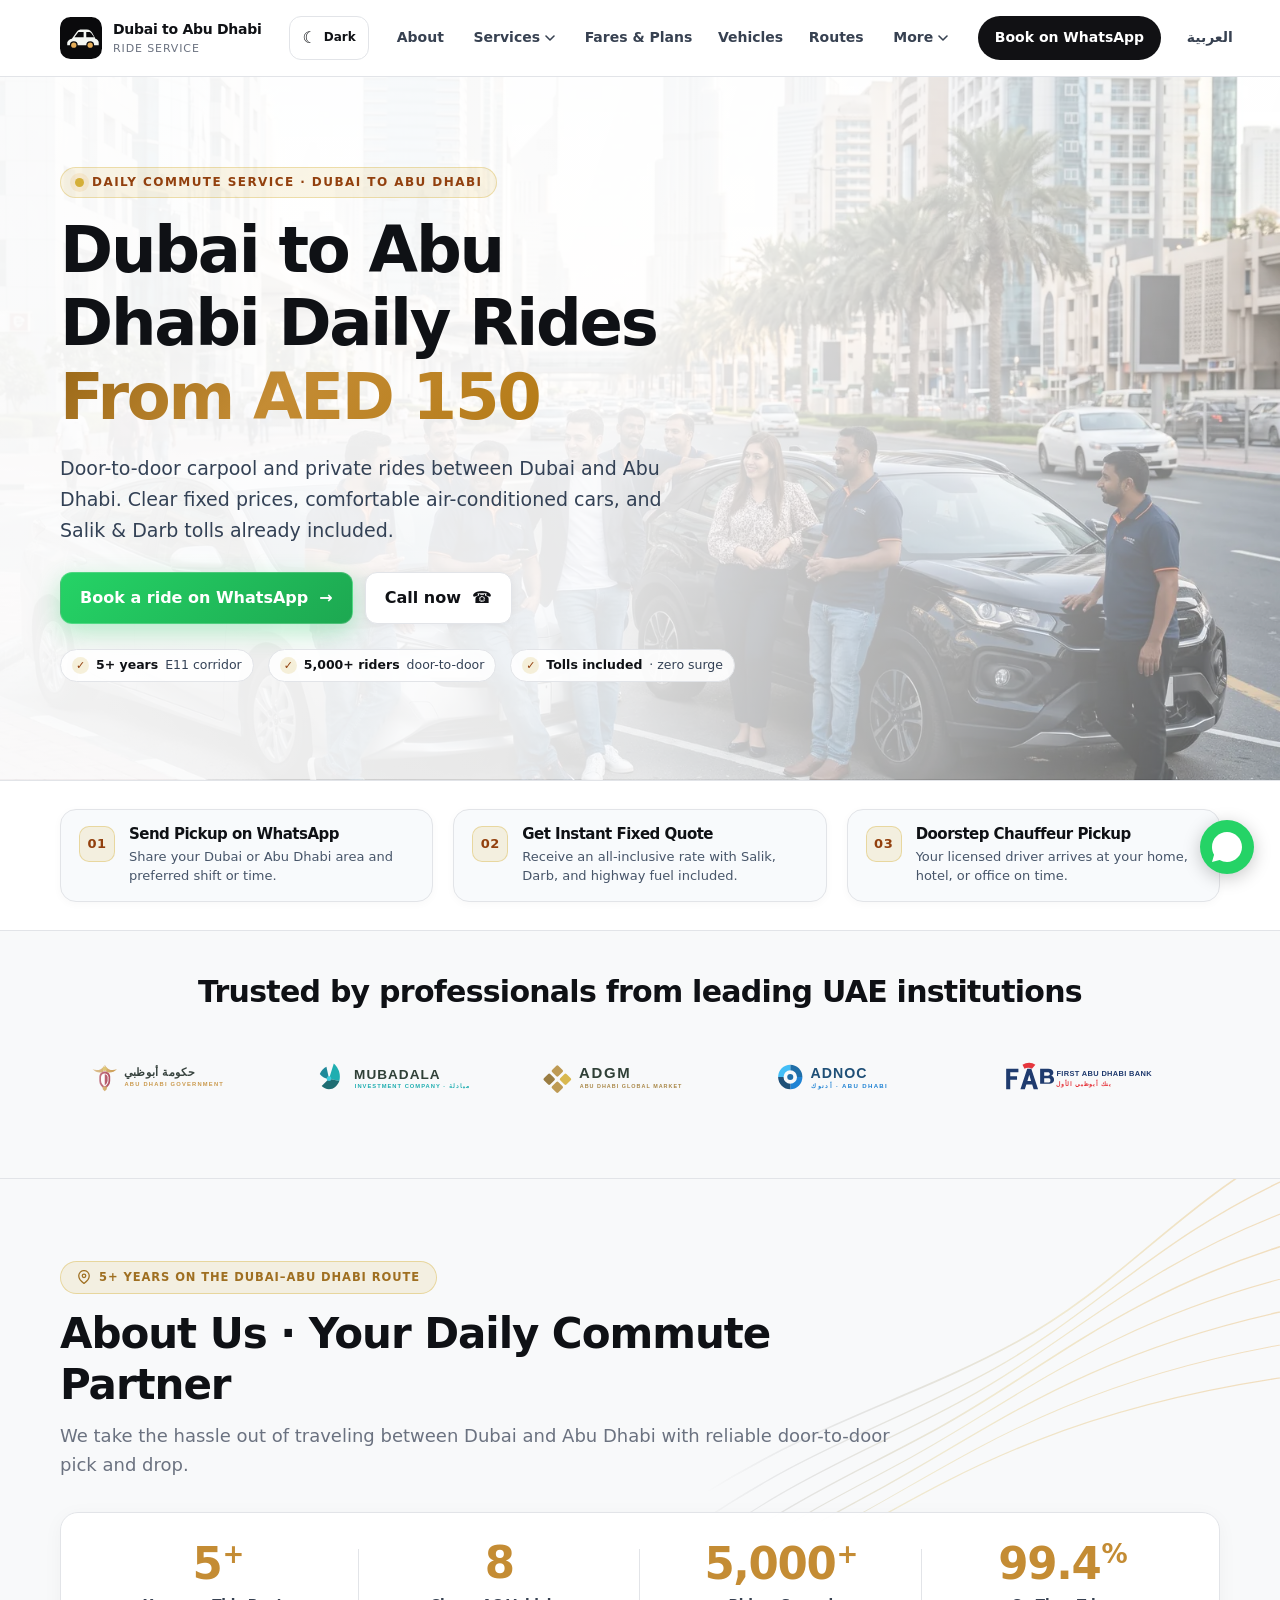
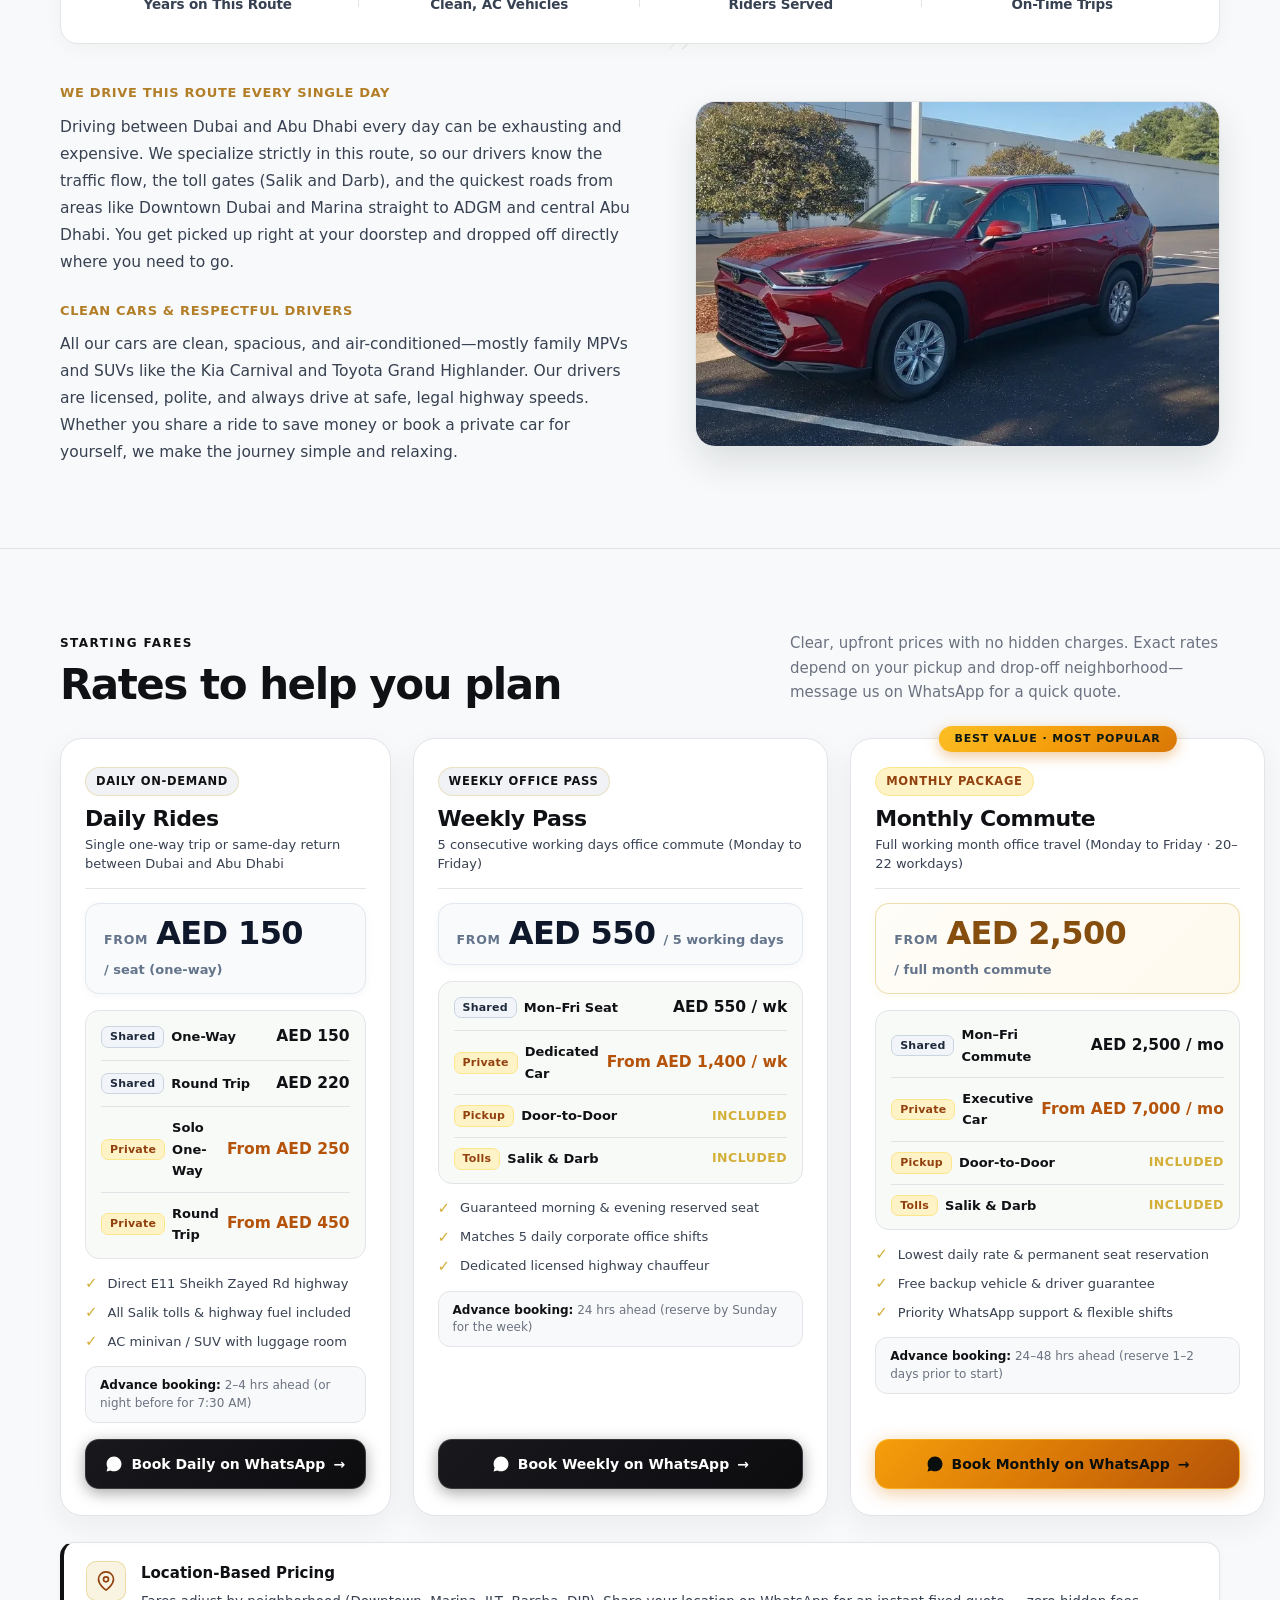
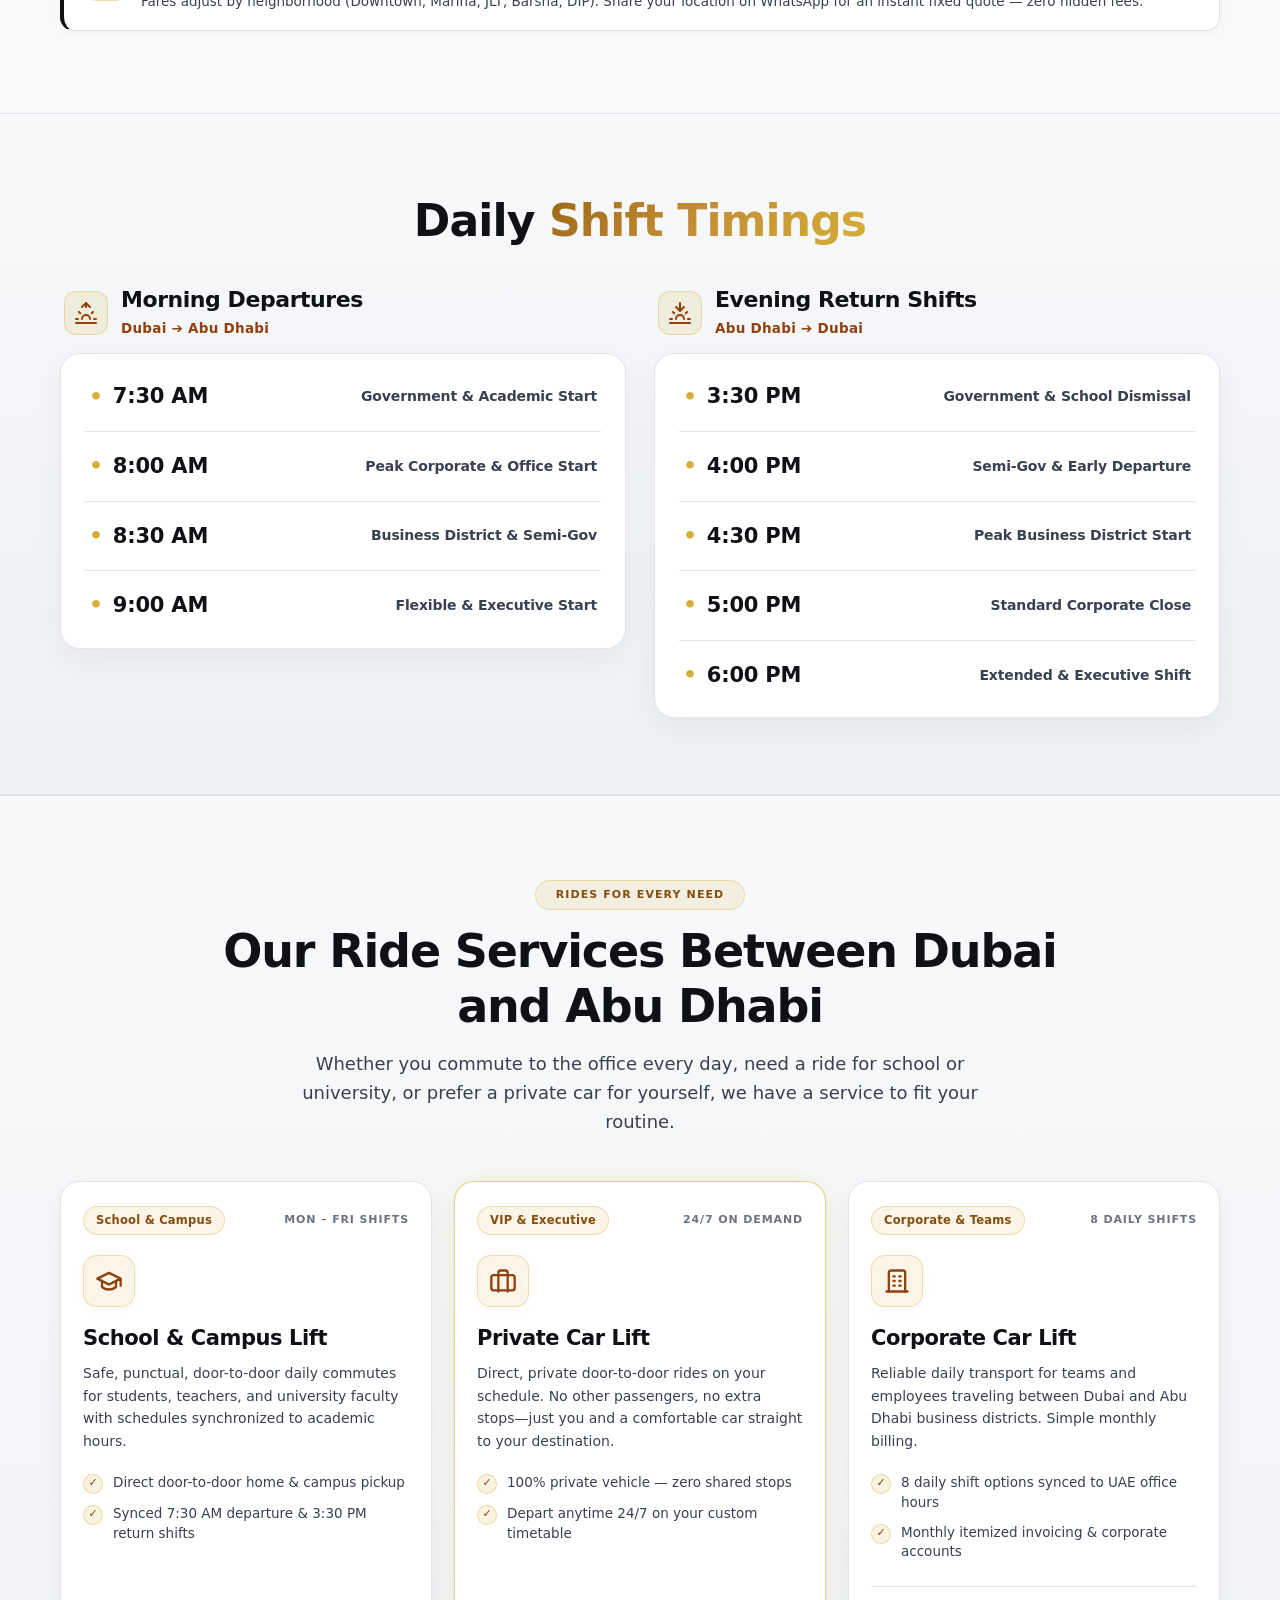
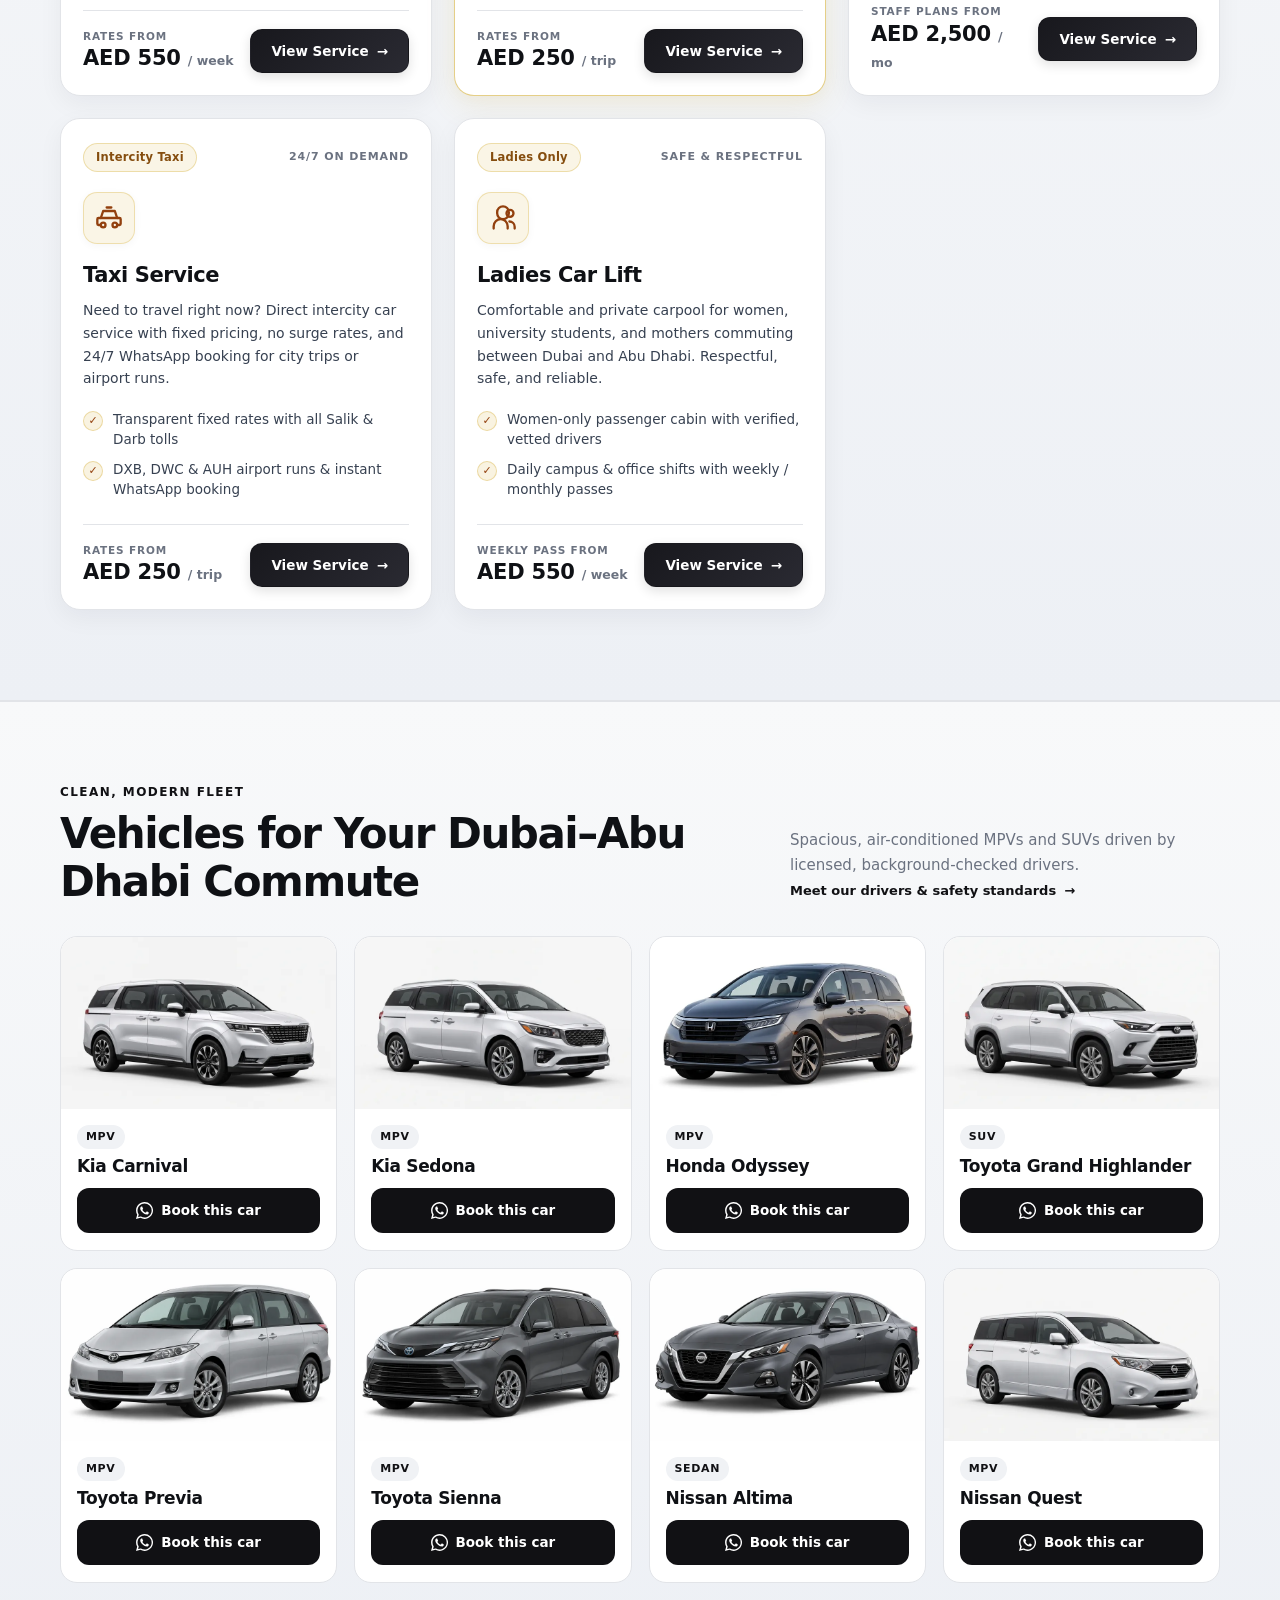
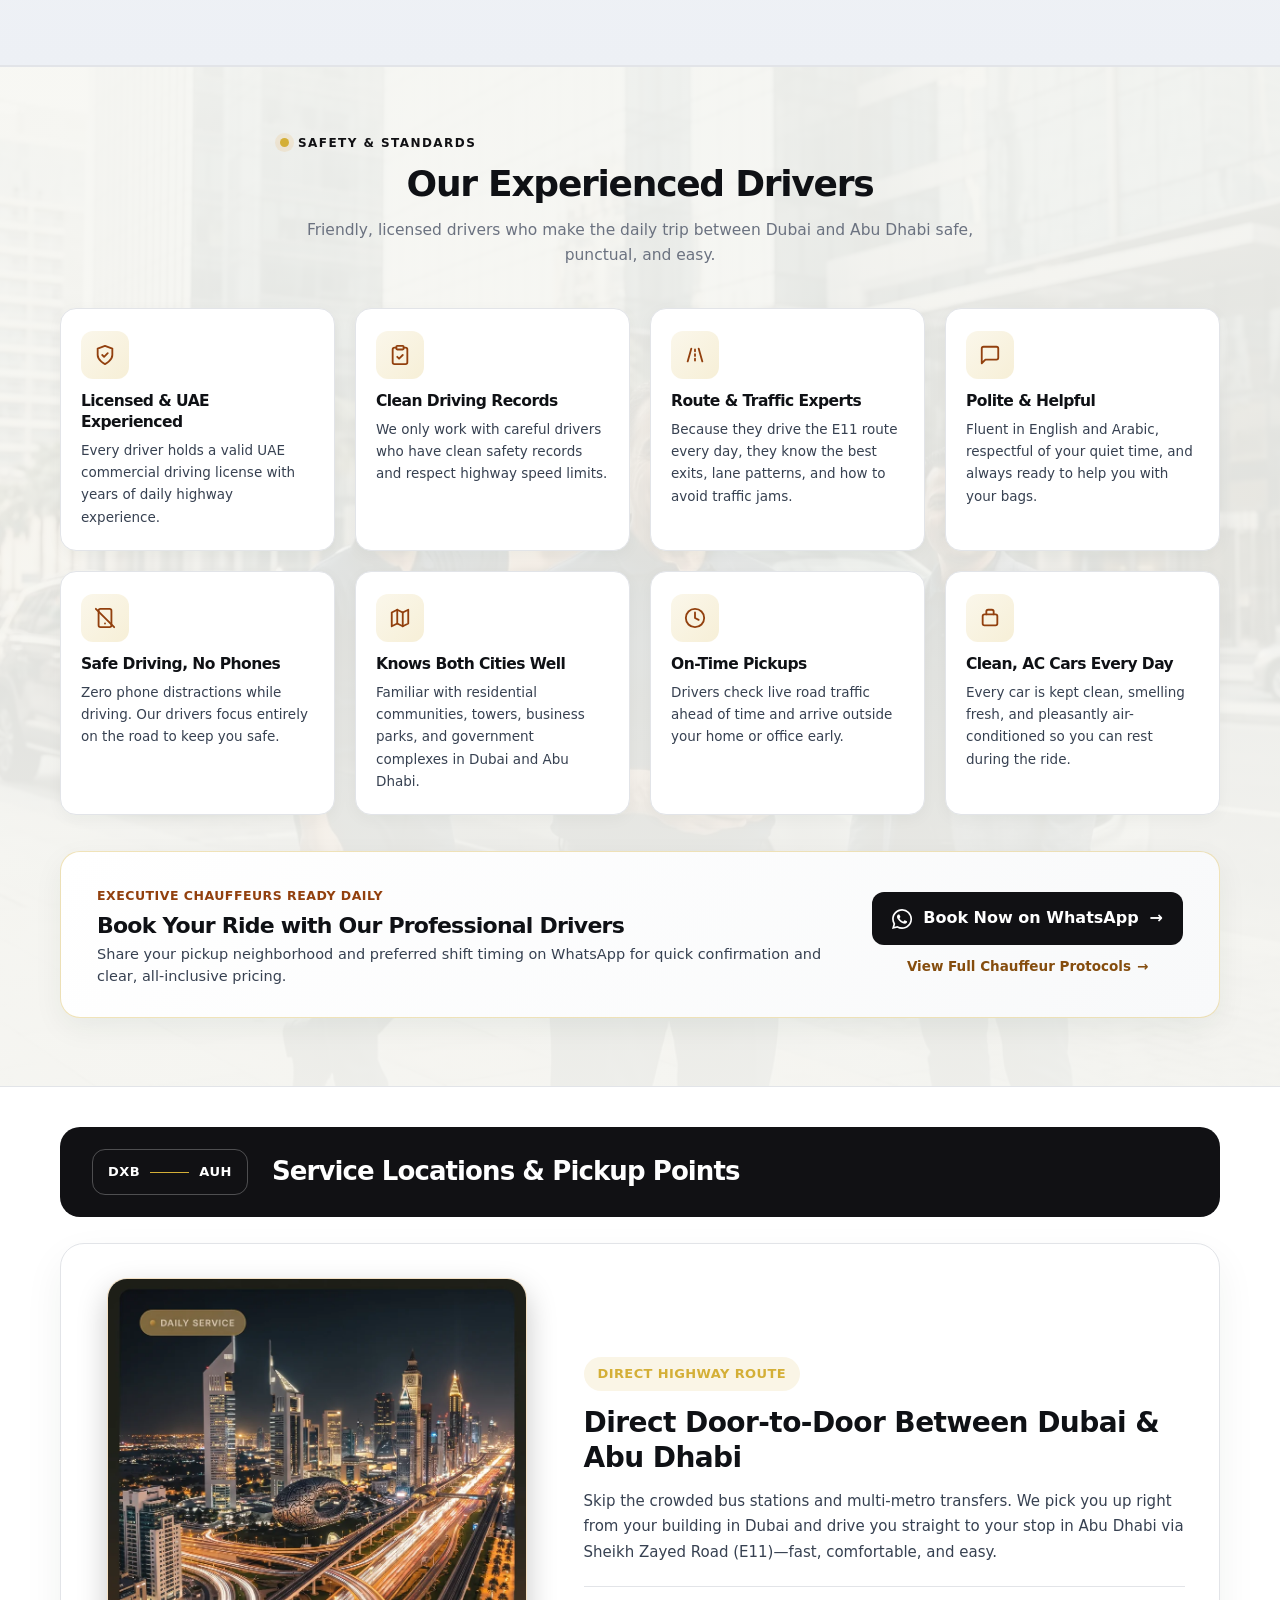
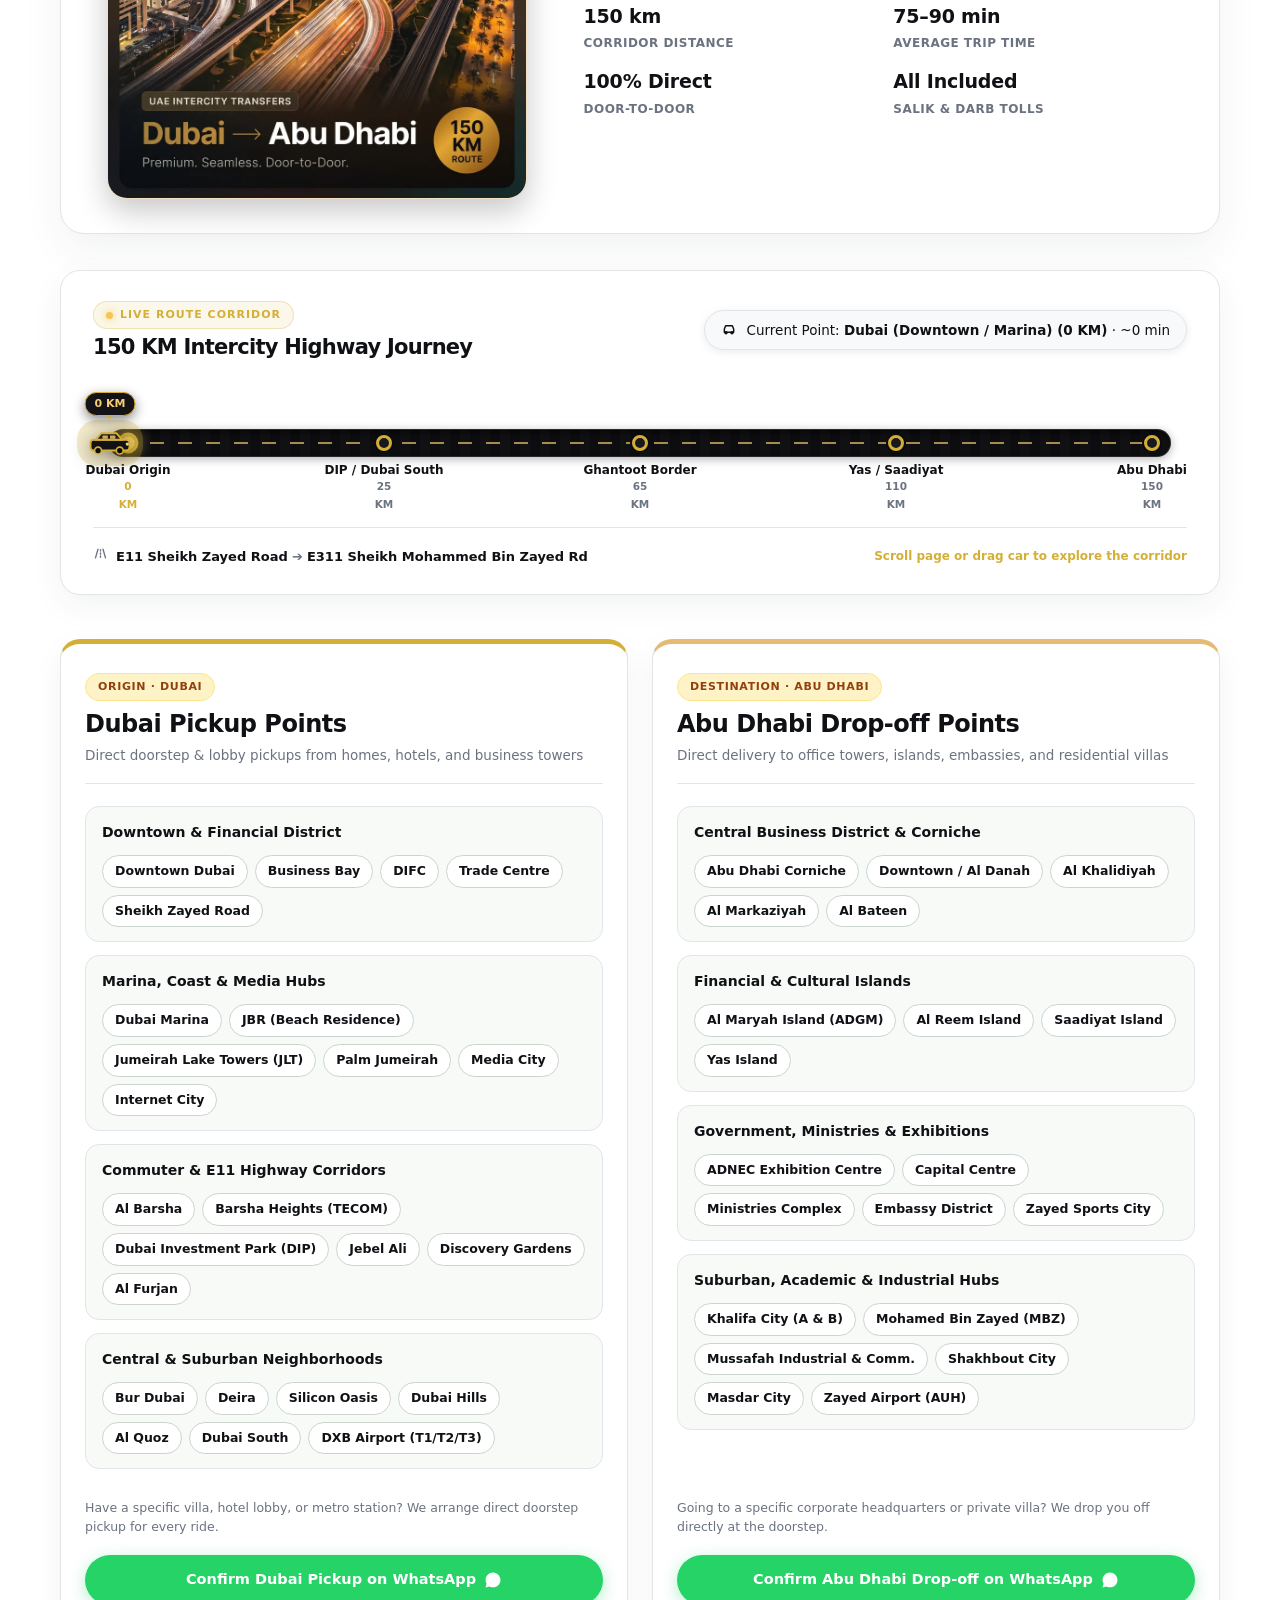
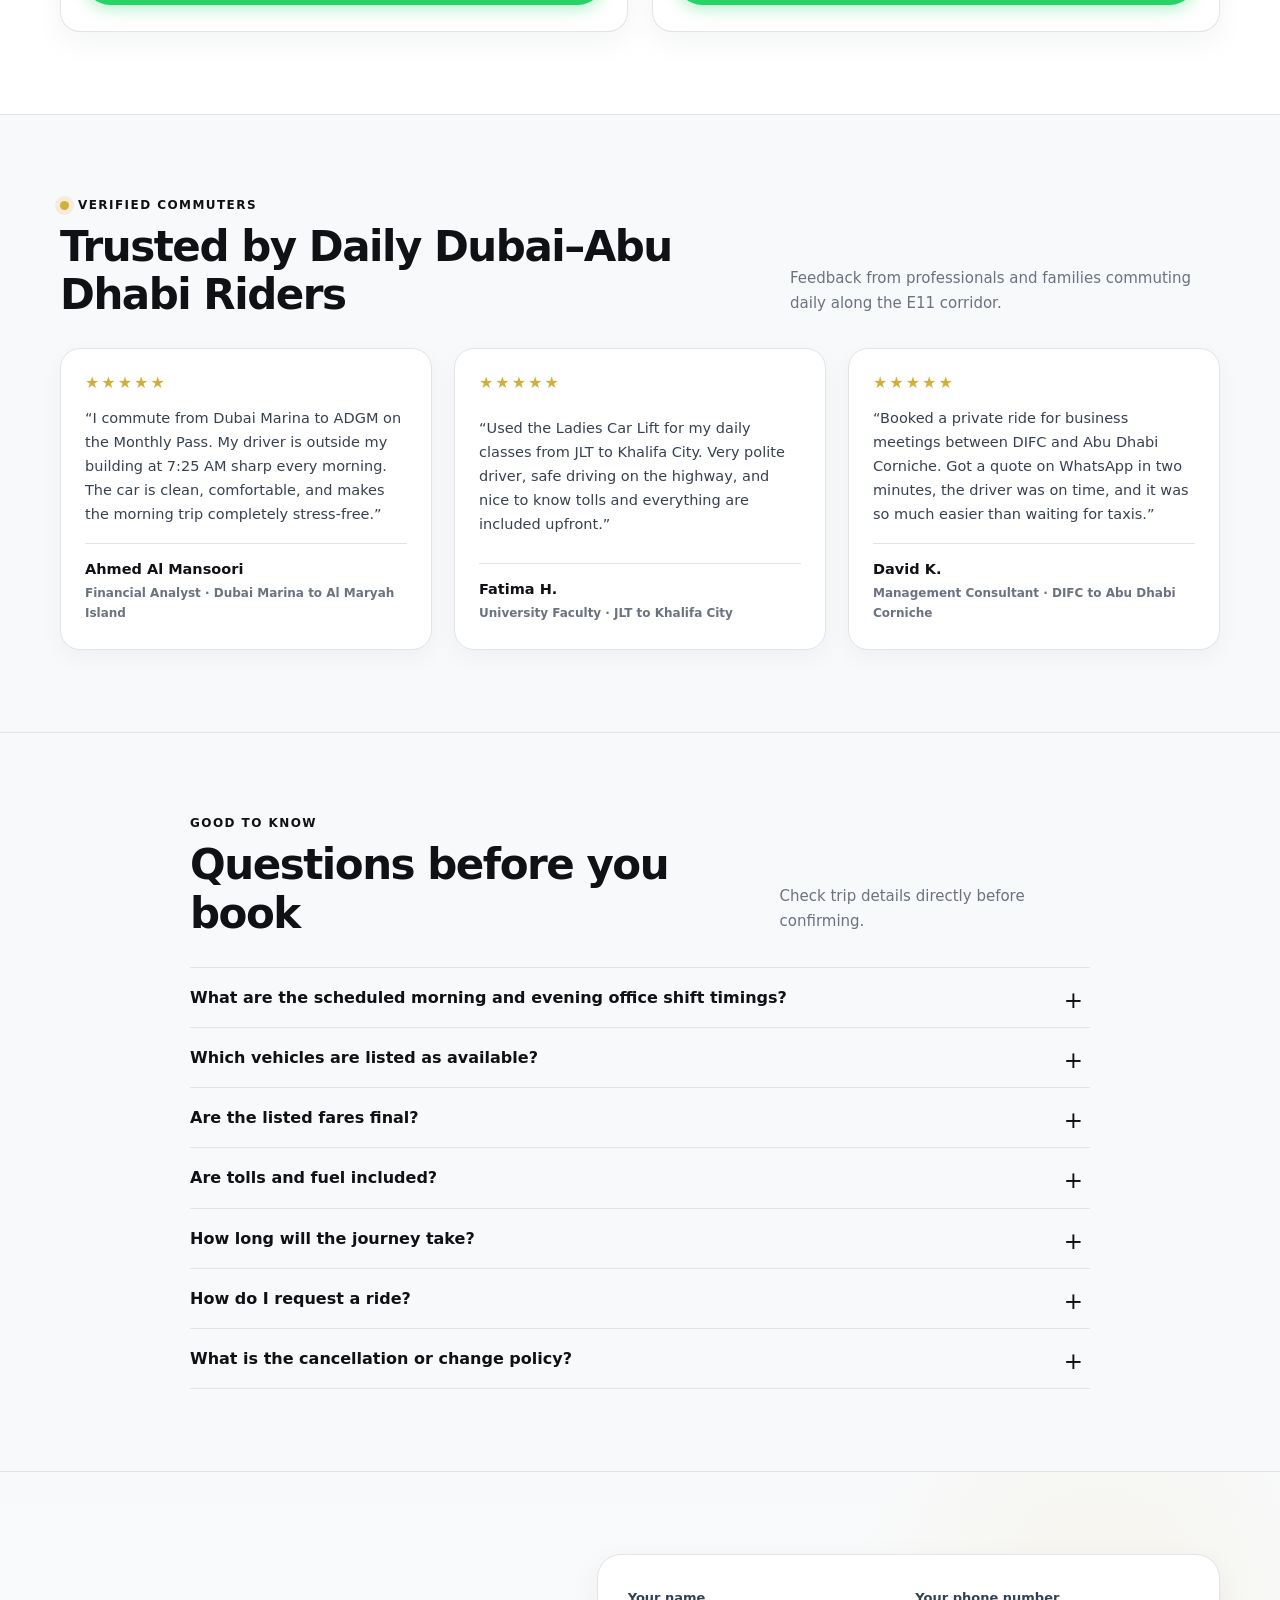
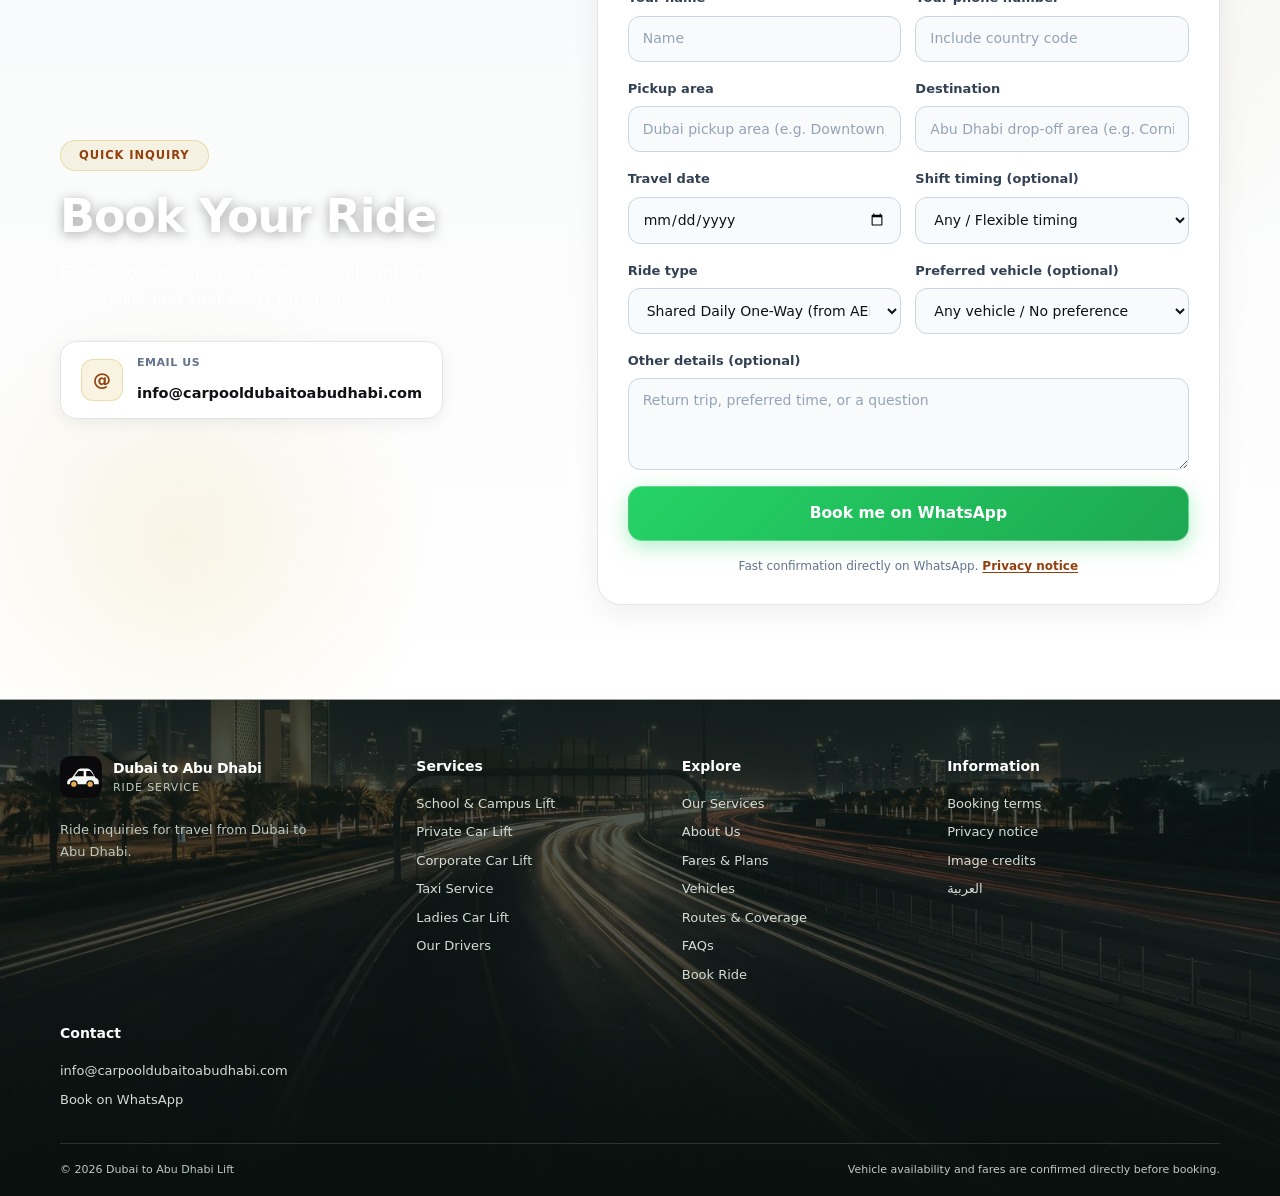
==== commit e1066a5e: "Update headlines and route labels from two-way arrow to Dubai to Abu Dhabi" ====
--- a/index.html
+++ b/index.html
@@ -112,8 +112,8 @@
     <section class="hero" id="top">
       <div class="wrap hero-grid">
         <div class="hero-copy">
-          <p class="eyebrow"><span class="eyebrow-dot"></span> Daily Commute Service · Dubai ⇄ Abu Dhabi</p>
-          <h1>Dubai ⇄ Abu Dhabi Daily Rides <span class="hero-title-gold">From AED 150</span></h1>
+          <p class="eyebrow"><span class="eyebrow-dot"></span> Daily Commute Service · Dubai to Abu Dhabi</p>
+          <h1>Dubai to Abu Dhabi Daily Rides <span class="hero-title-gold">From AED 150</span></h1>
           <p class="hero-lead">Door-to-door carpool and private rides between Dubai and Abu Dhabi. Clear fixed prices, comfortable air-conditioned cars, and Salik &amp; Darb tolls already included.</p>
           <div class="hero-actions"><a class="button button-primary" href="#" data-whatsapp
               data-message="Hello, I would like to book a ride from Dubai to Abu Dhabi. Please share availability and the fare.">Book
@@ -1328,7 +1328,7 @@
             <p class="review-quote">“I commute from Dubai Marina to ADGM on the Monthly Pass. My driver is outside my building at 7:25 AM sharp every morning. The car is clean, comfortable, and makes the morning trip completely stress-free.”</p>
             <div class="review-author">
               <strong>Ahmed Al Mansoori</strong>
-              <span>Financial Analyst · Dubai Marina ⇄ Al Maryah Island</span>
+              <span>Financial Analyst · Dubai Marina to Al Maryah Island</span>
             </div>
           </article>
           <article class="review-card">
@@ -1336,7 +1336,7 @@
             <p class="review-quote">“Used the Ladies Car Lift for my daily classes from JLT to Khalifa City. Very polite driver, safe driving on the highway, and nice to know tolls and everything are included upfront.”</p>
             <div class="review-author">
               <strong>Fatima H.</strong>
-              <span>University Faculty · JLT ⇄ Khalifa City</span>
+              <span>University Faculty · JLT to Khalifa City</span>
             </div>
           </article>
           <article class="review-card">
@@ -1344,7 +1344,7 @@
             <p class="review-quote">“Booked a private ride for business meetings between DIFC and Abu Dhabi Corniche. Got a quote on WhatsApp in two minutes, the driver was on time, and it was so much easier than waiting for taxis.”</p>
             <div class="review-author">
               <strong>David K.</strong>
-              <span>Management Consultant · DIFC ⇄ Abu Dhabi Corniche</span>
+              <span>Management Consultant · DIFC to Abu Dhabi Corniche</span>
             </div>
           </article>
         </div>
--- a/css/style.css
+++ b/css/style.css
@@ -1555,7 +1555,9 @@
 }
 
 /* Featured Monthly Plan Hero Price (Warm Soft Gold Glow in Light Mode) */
-.plan-overview-card.plan-featured .plan-price-hero {
+.plan-overview-card.plan-featured .plan-price-hero,
+html:not([data-theme="dark"]) .plan-overview-card.plan-featured .plan-price-hero,
+html[data-theme="light"] .plan-overview-card.plan-featured .plan-price-hero {
   background: linear-gradient(135deg, #fffdf8 0%, #fef9ee 100%);
   border: 1.5px solid rgba(212, 175, 55, 0.38);
   box-shadow: 0 2px 10px rgba(212, 175, 55, 0.08);
@@ -1854,6 +1856,18 @@
 html[data-theme="dark"] .plan-overview-card:hover .plan-price-hero {
   border-color: #f7cf73;
   box-shadow: 0 6px 20px rgba(0, 0, 0, 0.45);
+}
+
+html[data-theme="dark"] .plan-overview-card.plan-featured .plan-price-hero {
+  background: linear-gradient(135deg, #25221b 0%, #1c1a15 100%);
+  background-image: linear-gradient(135deg, #25221b 0%, #1c1a15 100%) !important;
+  border: 1.5px solid rgba(245, 196, 81, 0.45);
+  box-shadow: 0 4px 16px rgba(0, 0, 0, 0.35), 0 0 14px rgba(245, 196, 81, 0.08);
+}
+
+html[data-theme="dark"] .plan-overview-card.plan-featured:hover .plan-price-hero {
+  border-color: #f7cf73;
+  box-shadow: 0 6px 22px rgba(0, 0, 0, 0.45), 0 0 20px rgba(247, 207, 115, 0.18);
 }
 
 html[data-theme="dark"] .plan-price-from {
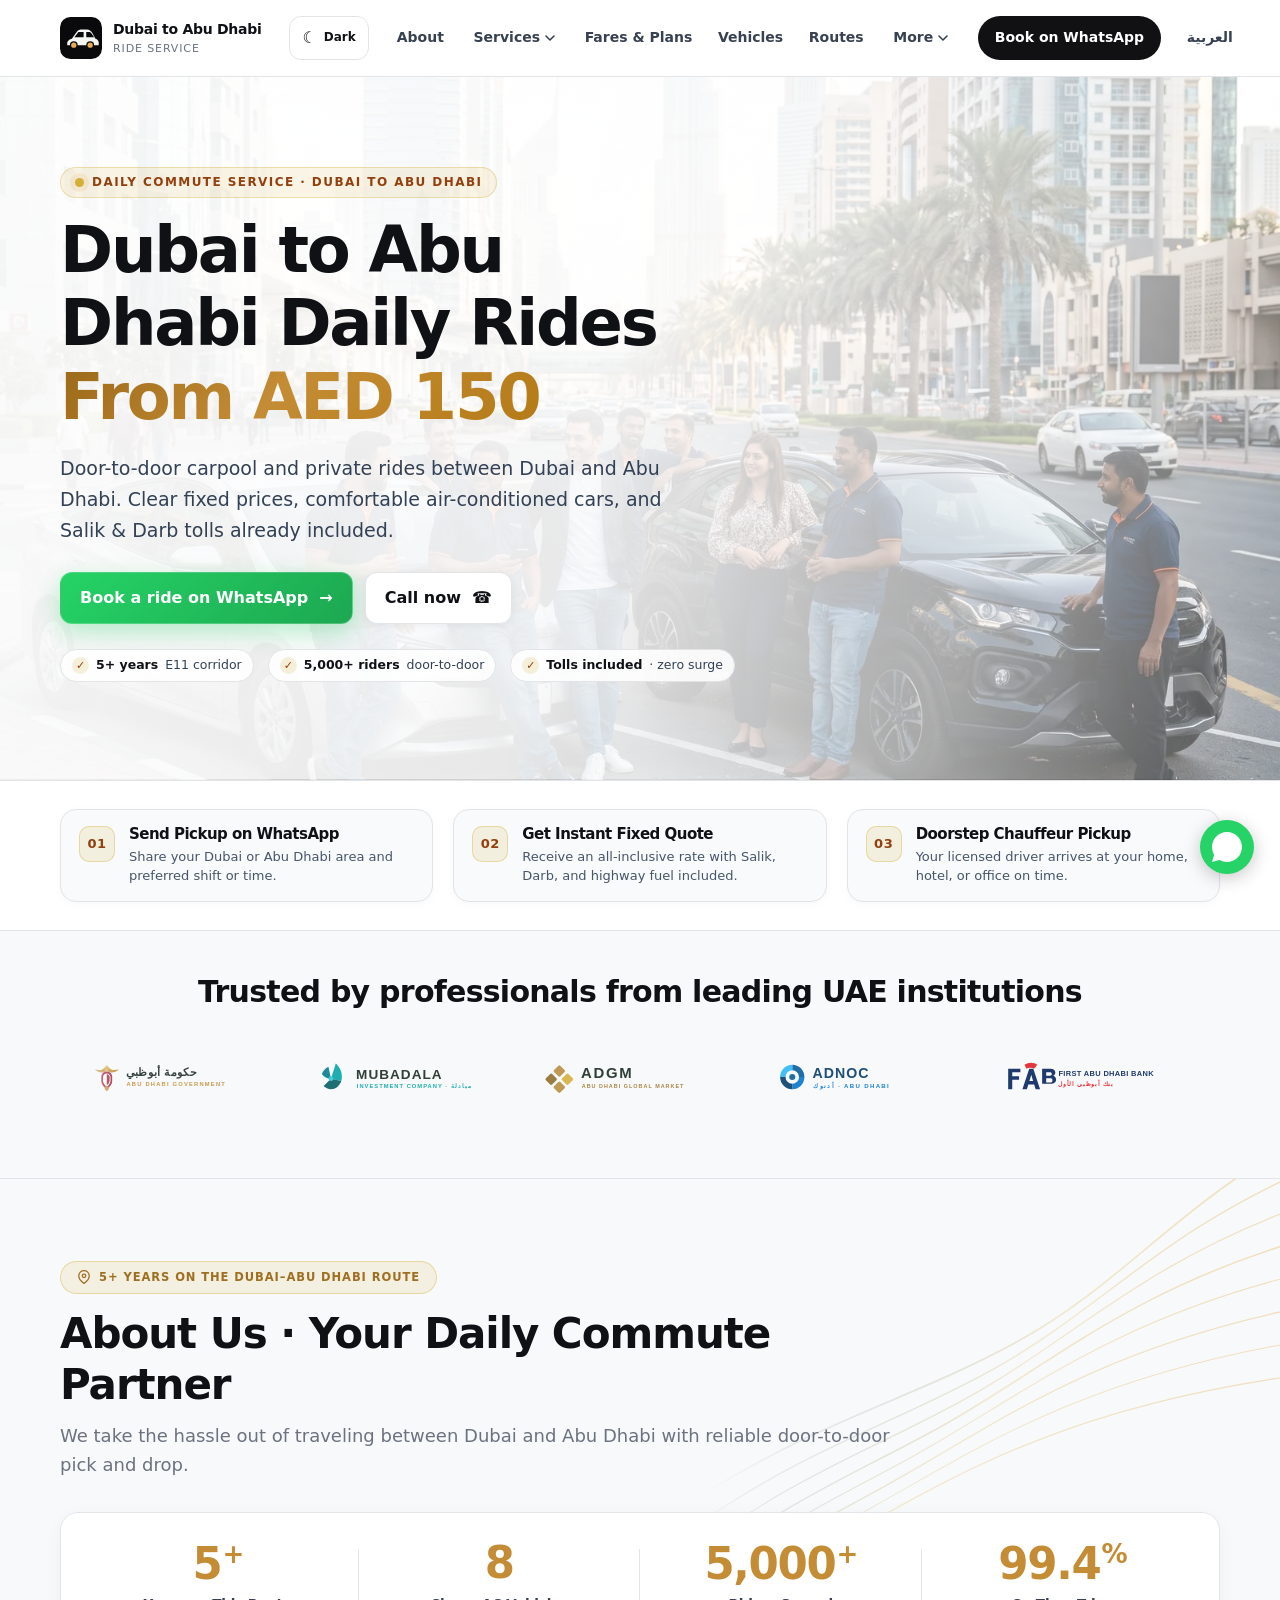
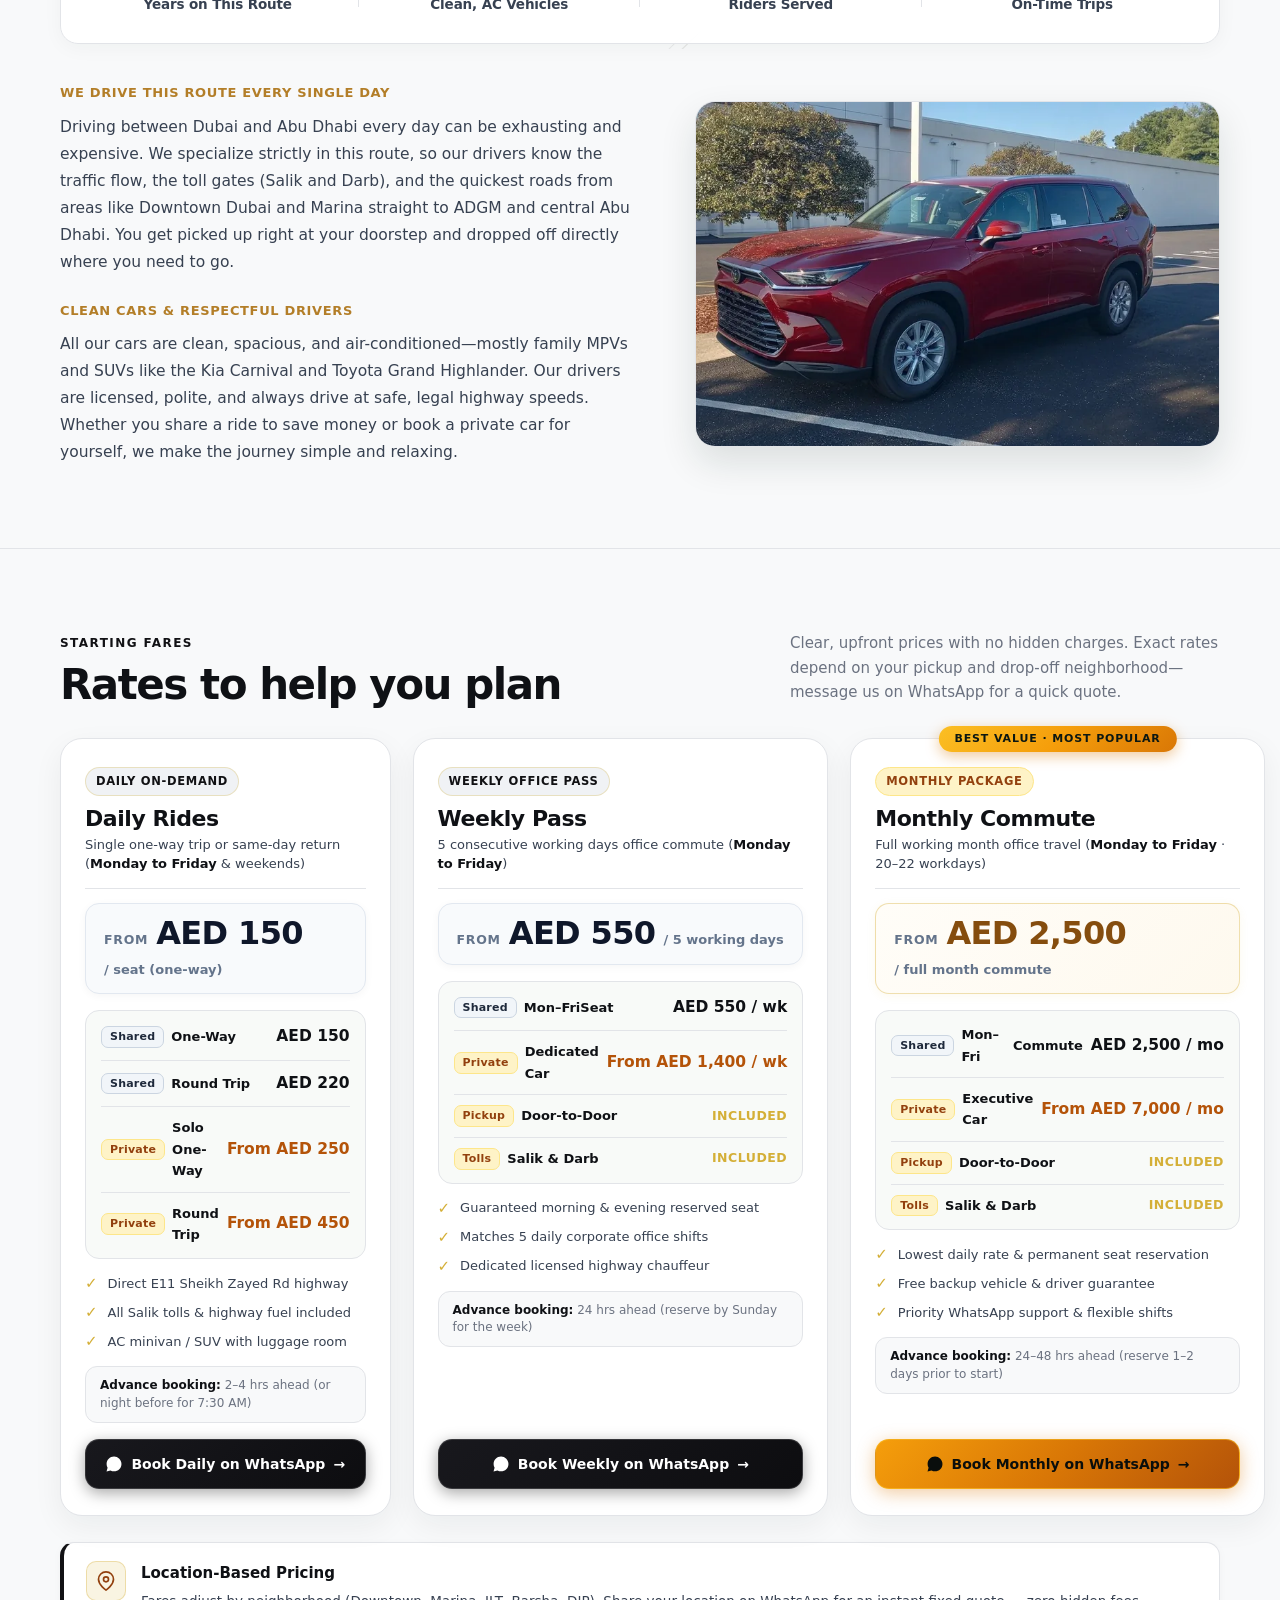
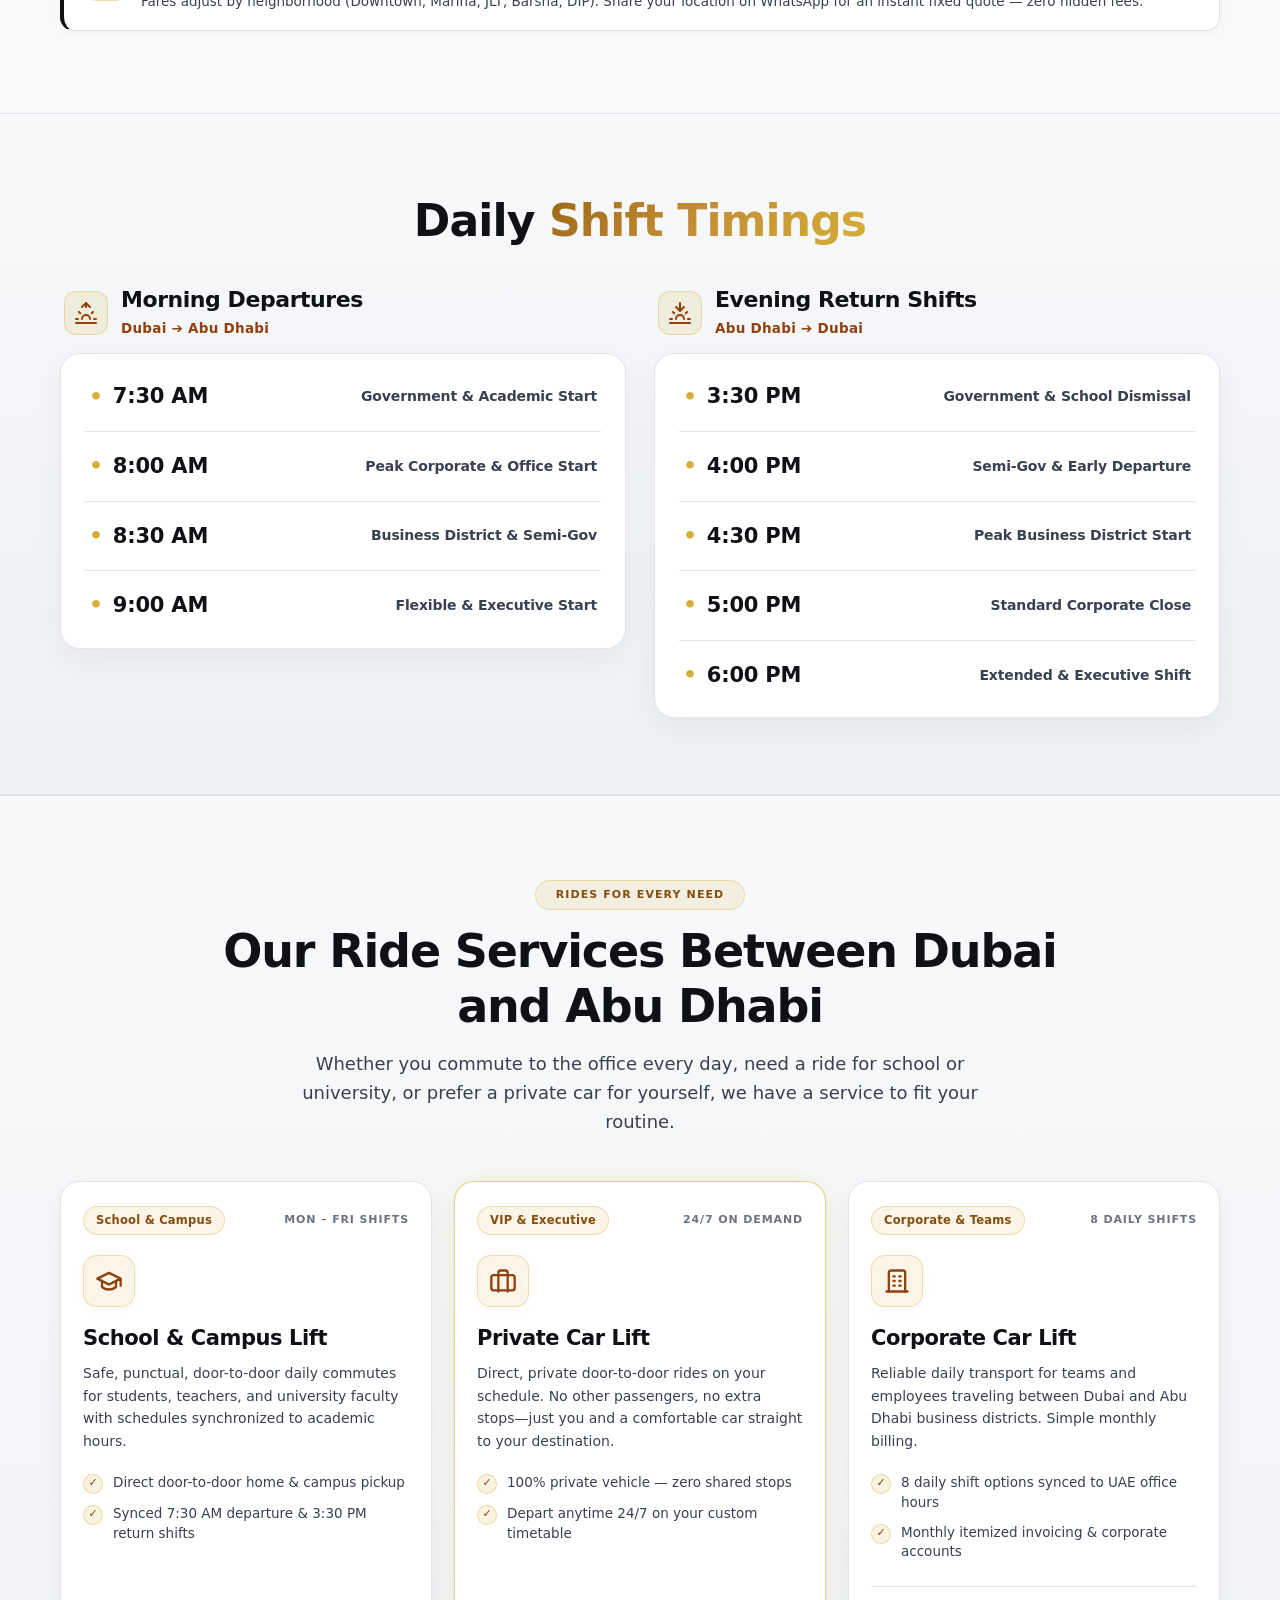
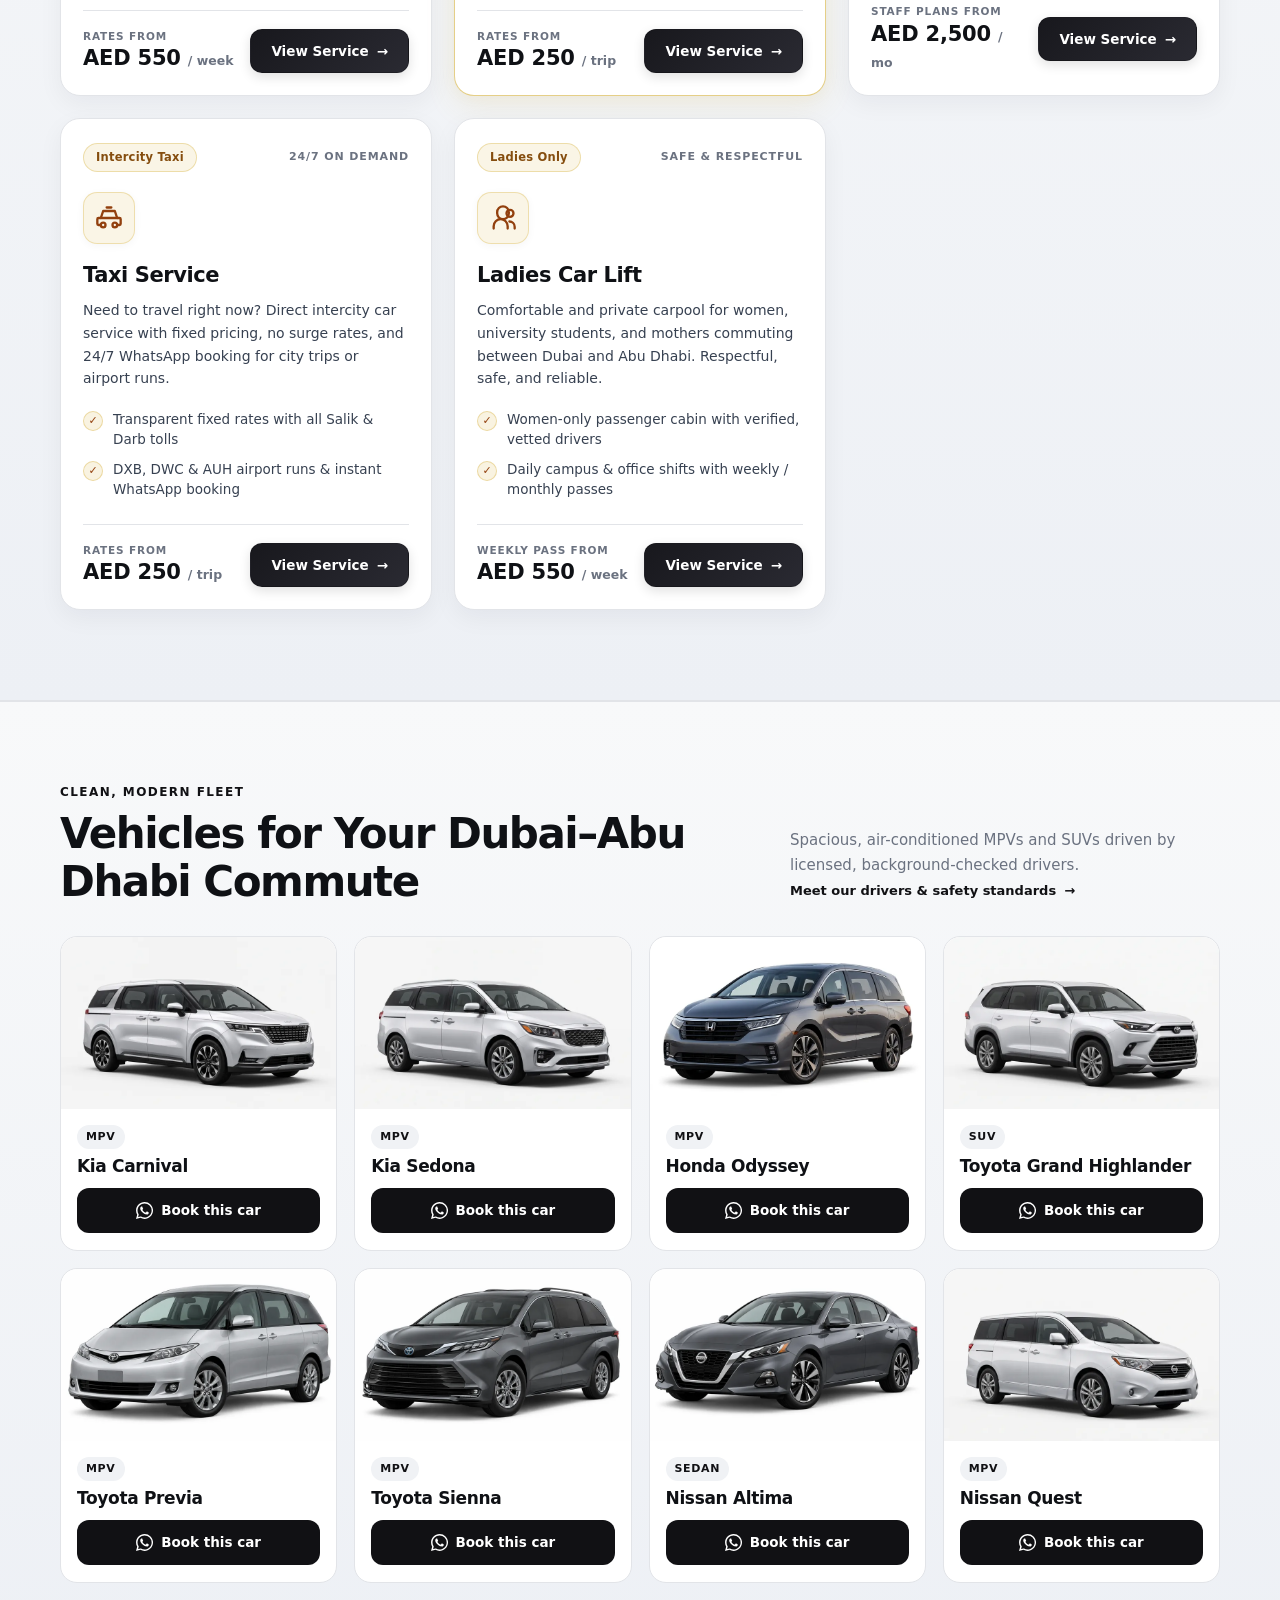
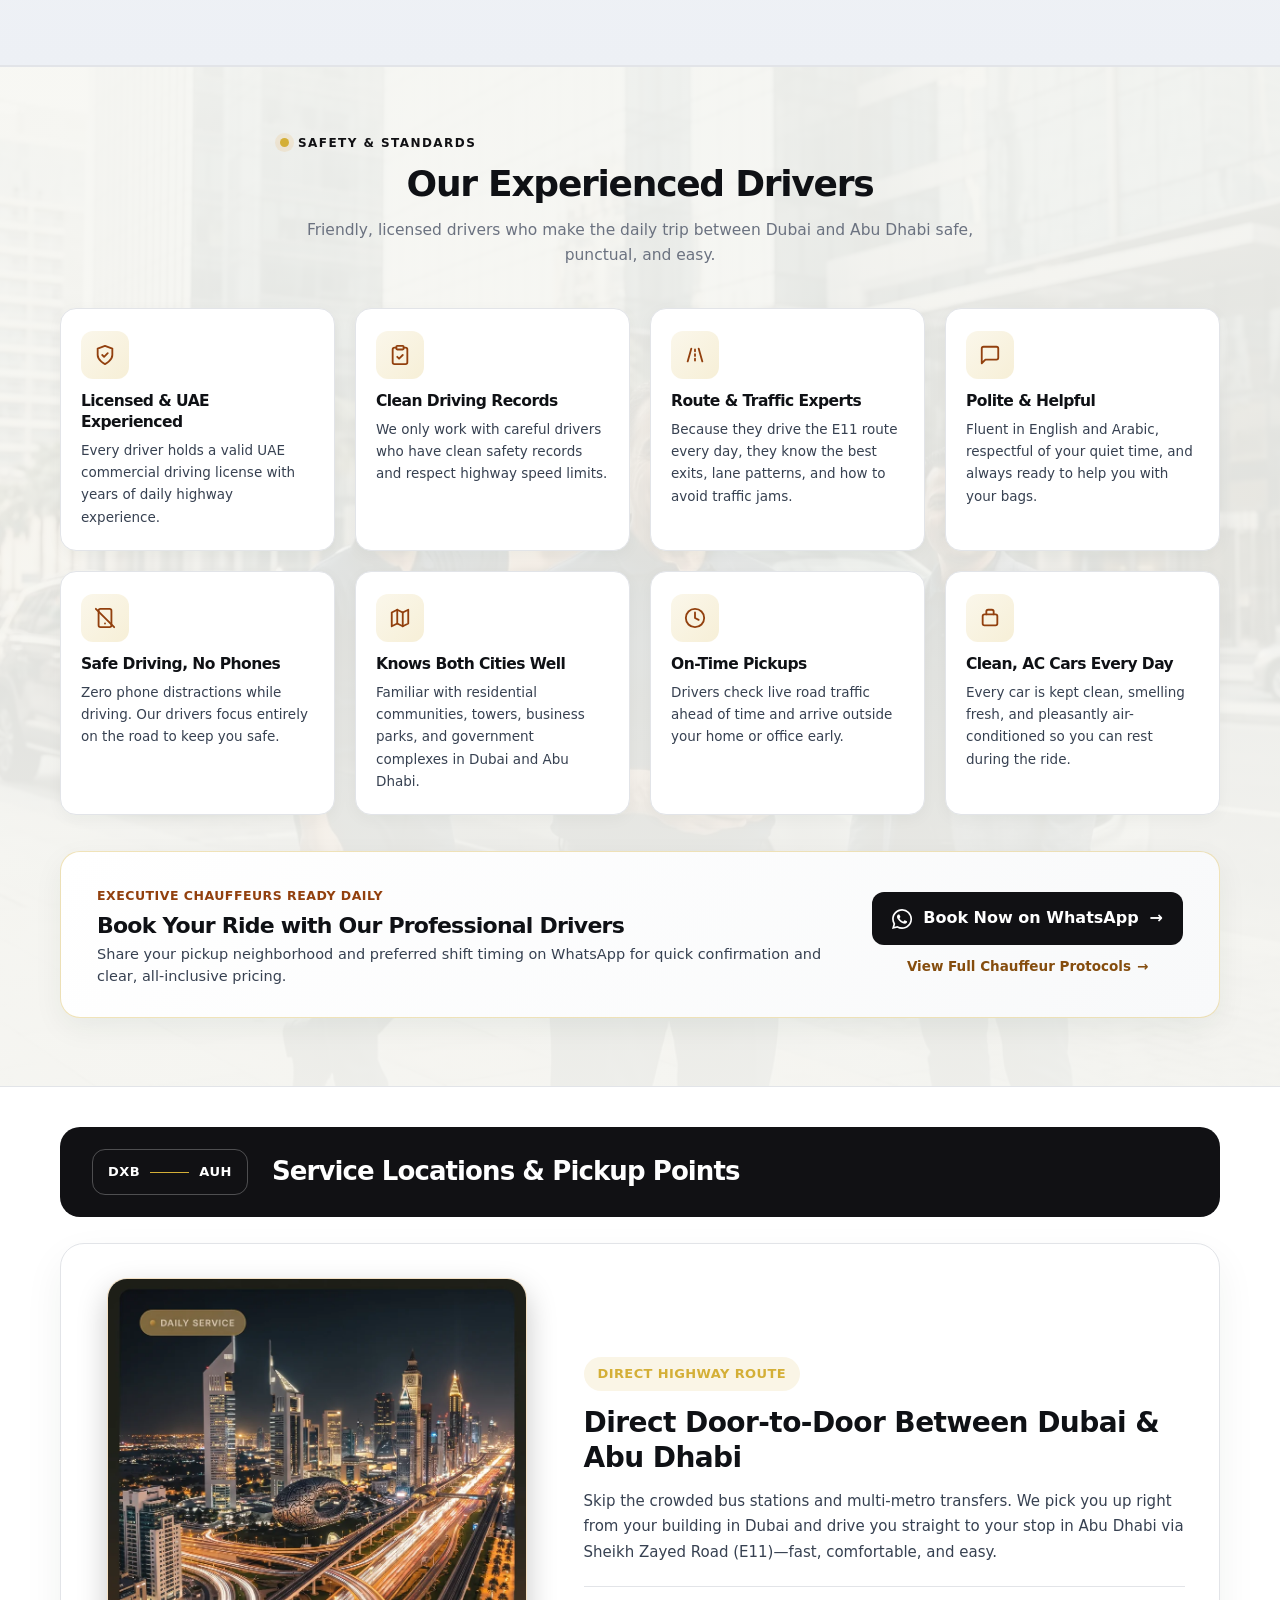
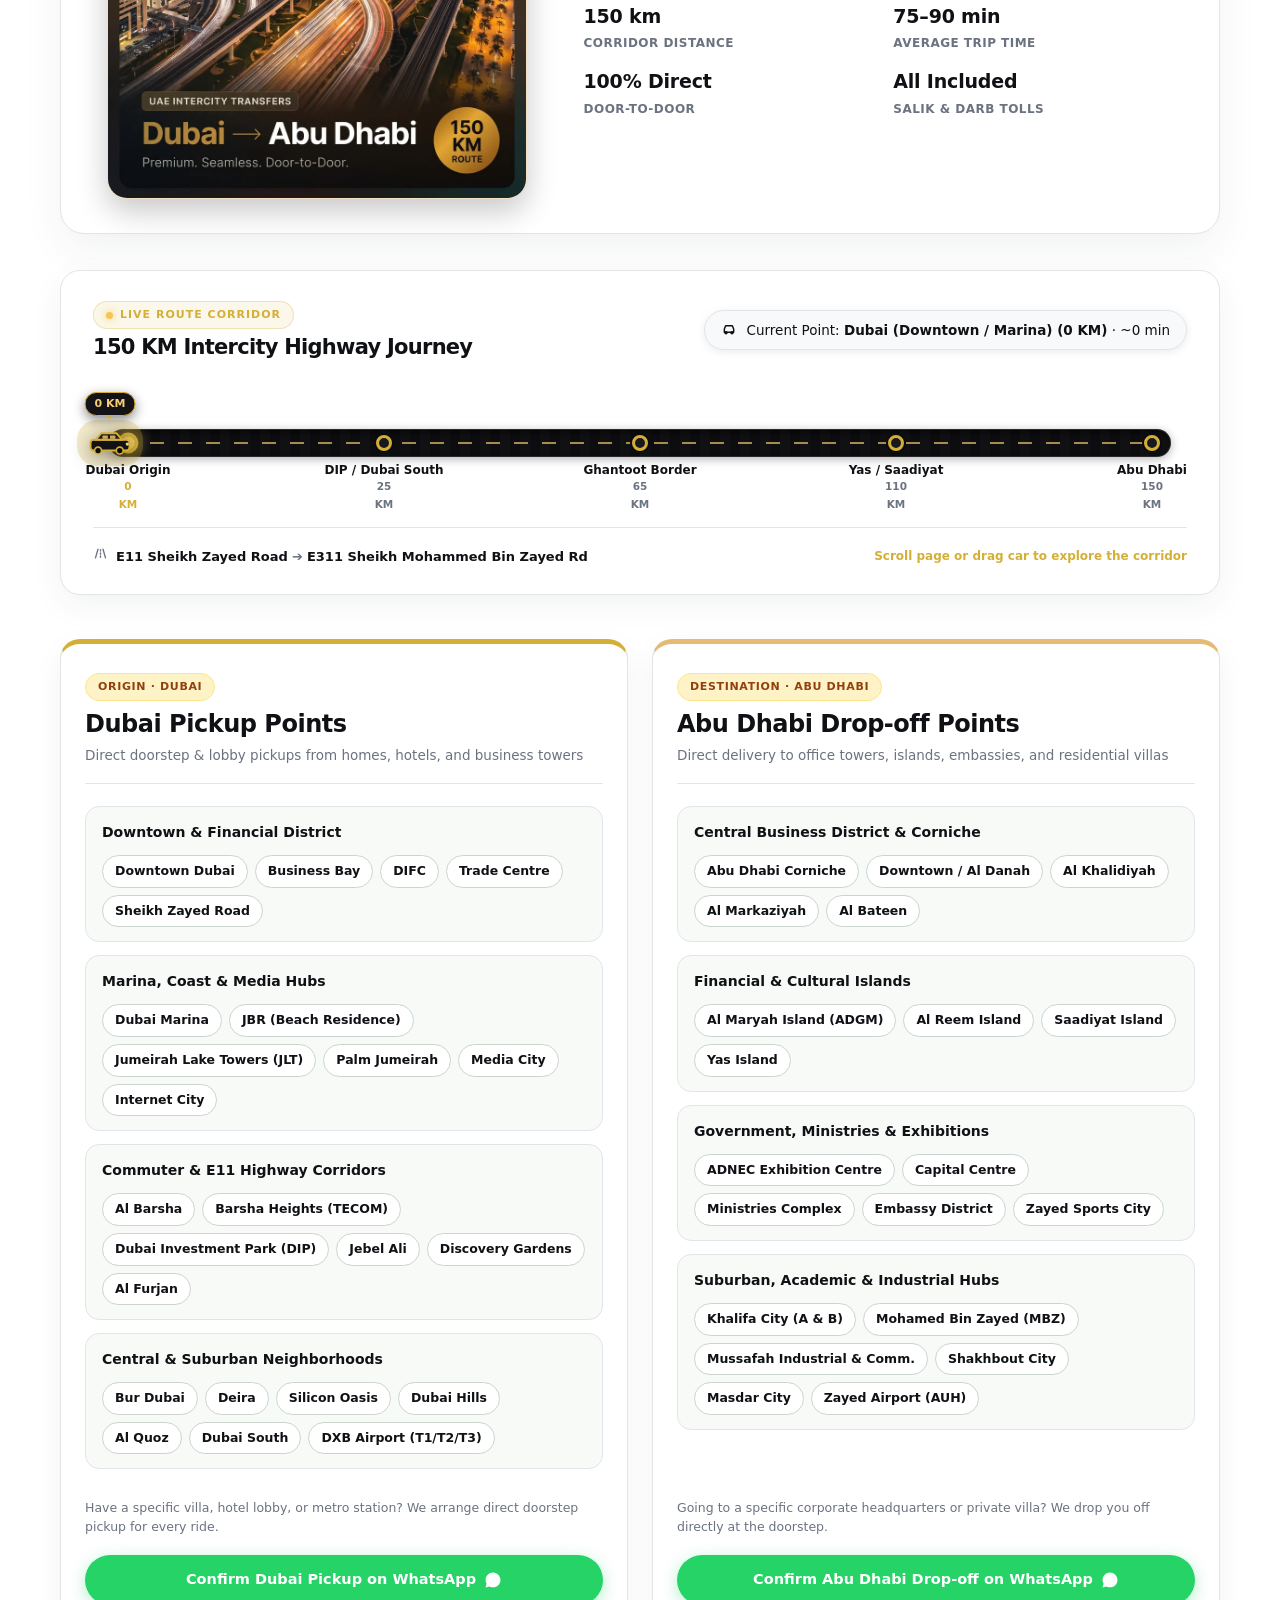
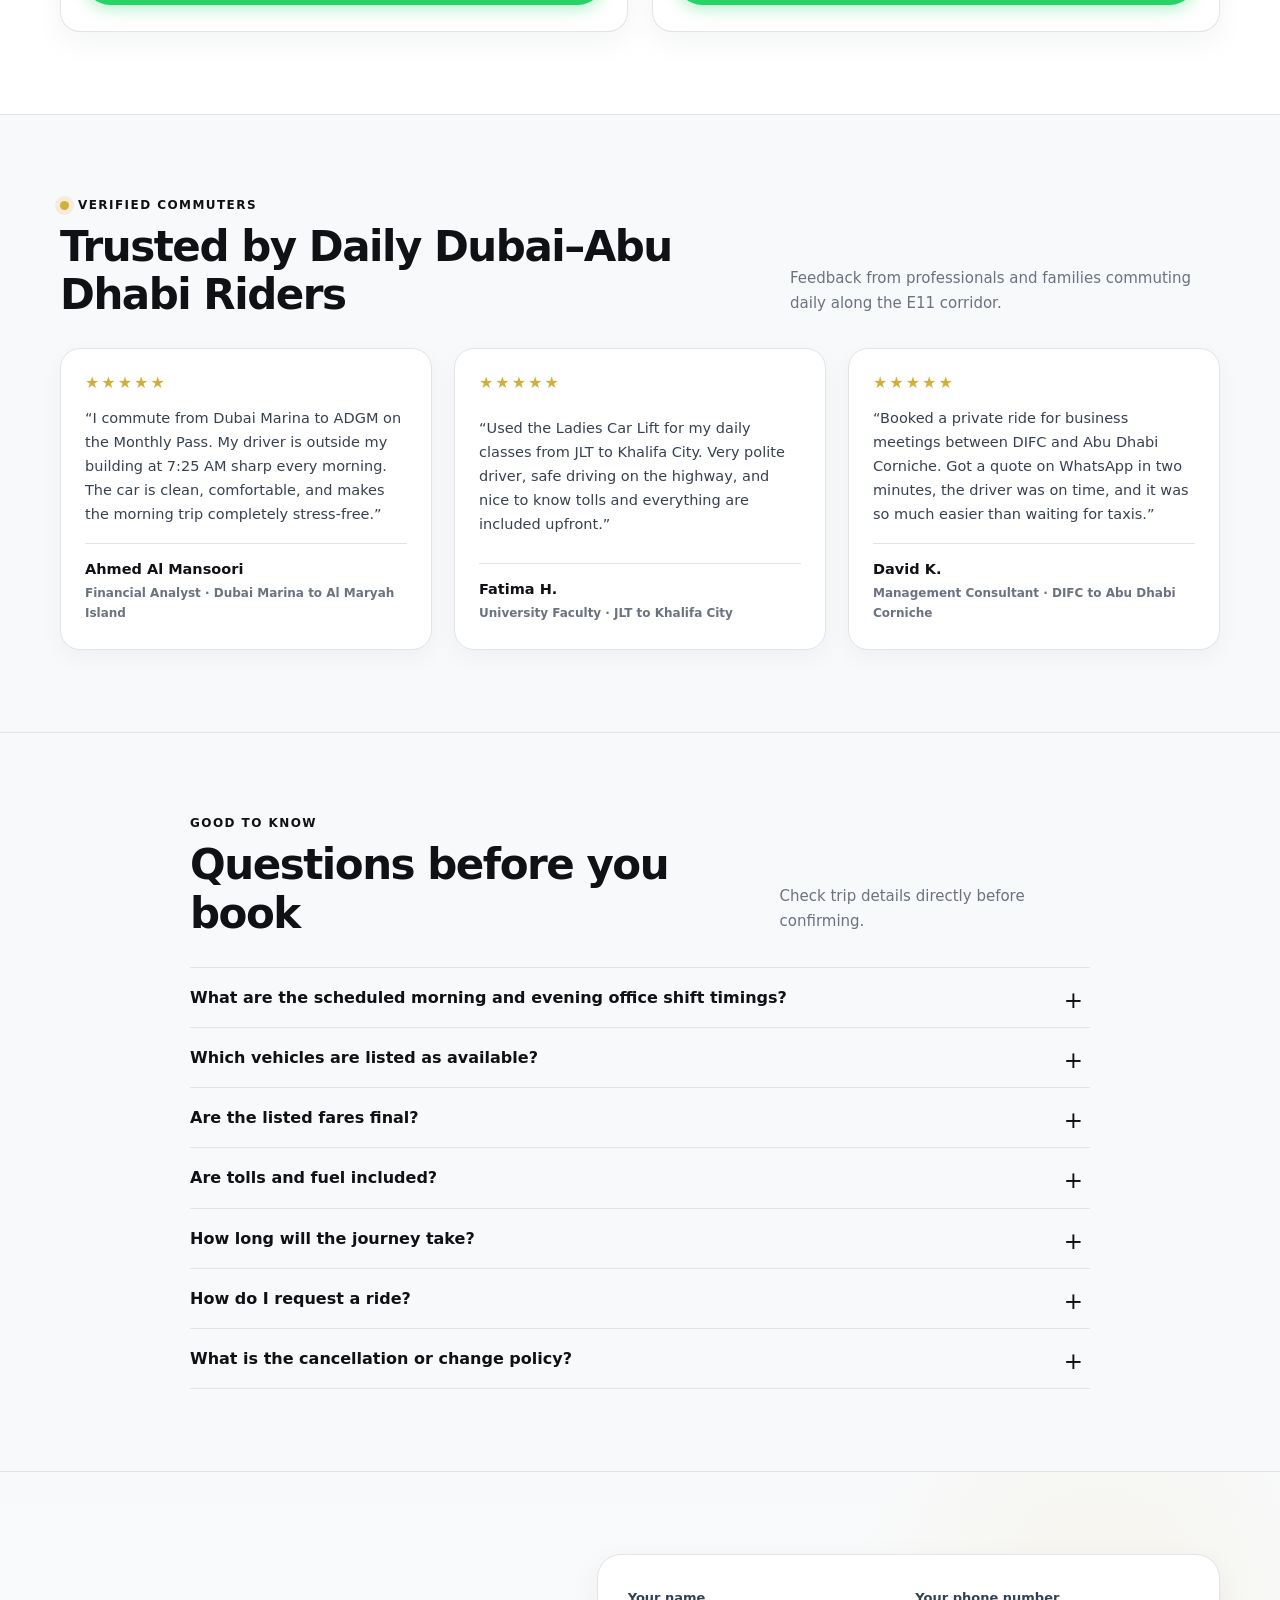
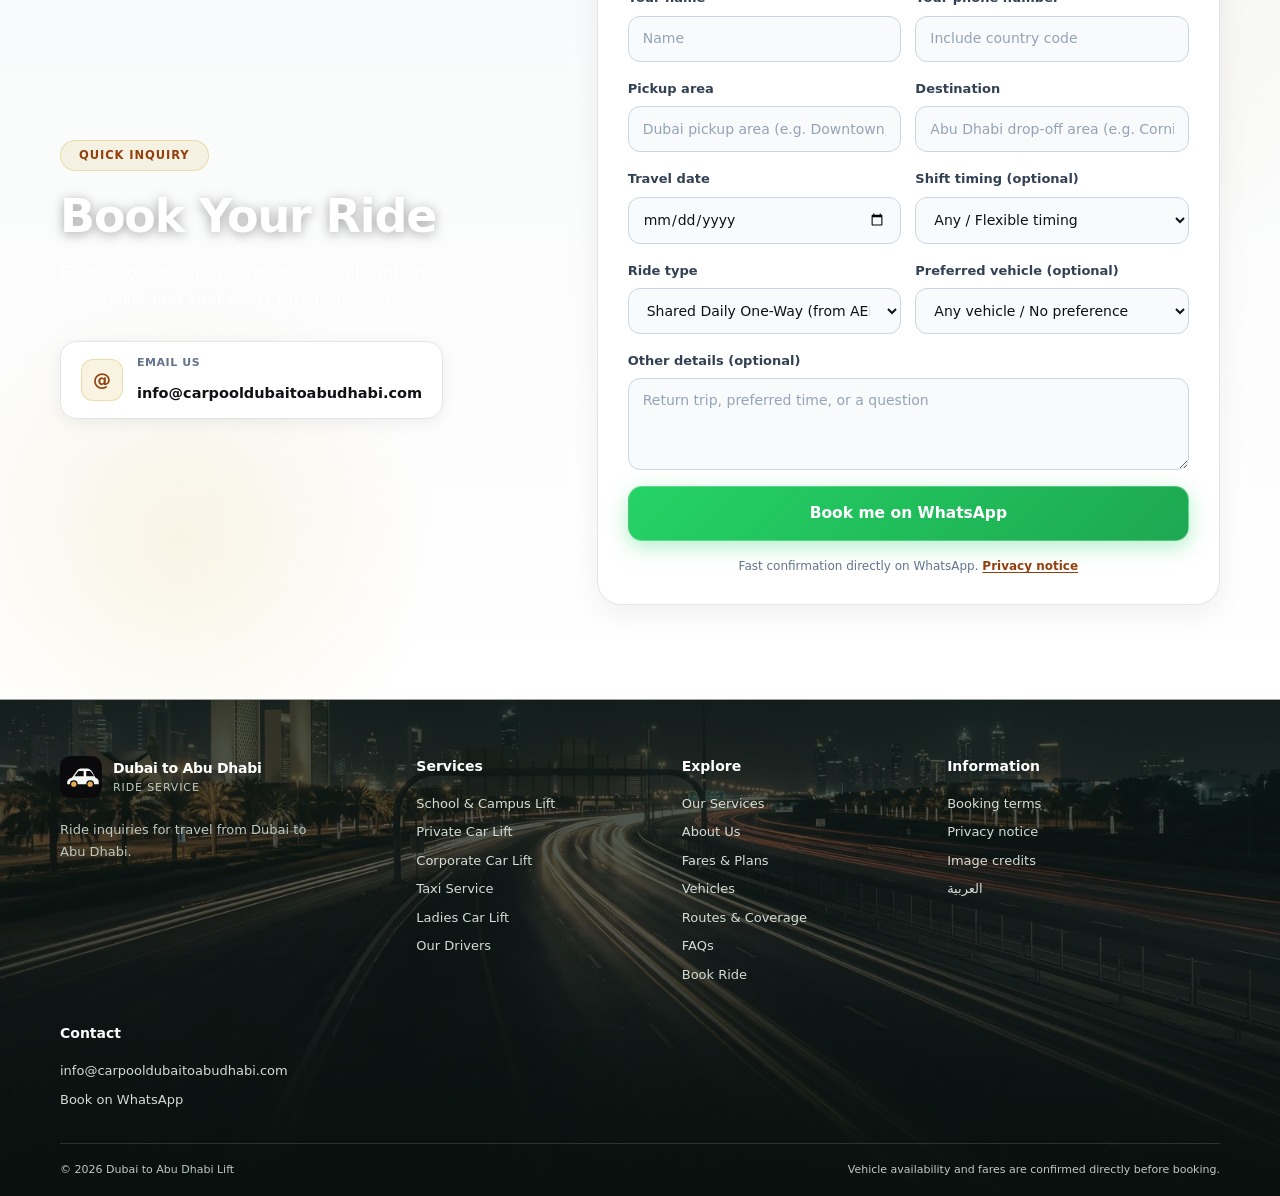
==== commit 6e3dfc81: "Highlight and bold Monday to Friday schedule focus across commute cards" ====
--- a/index.html
+++ b/index.html
@@ -339,7 +339,7 @@
               <div class="plan-header">
                 <span class="plan-badge">Daily On-Demand</span>
                 <h3 class="plan-title">Daily Rides</h3>
-                <p class="plan-subtitle">Single one-way trip or same-day return between Dubai and Abu Dhabi</p>
+                <p class="plan-subtitle">Single one-way trip or same-day return (<strong>Monday to Friday</strong> &amp; weekends)</p>
               </div>
               <div class="plan-price-hero">
                 <span class="plan-price-from">From</span>
@@ -394,7 +394,7 @@
               <div class="plan-header">
                 <span class="plan-badge">Weekly Office Pass</span>
                 <h3 class="plan-title">Weekly Pass</h3>
-                <p class="plan-subtitle">5 consecutive working days office commute (Monday to Friday)</p>
+                <p class="plan-subtitle">5 consecutive working days office commute (<strong>Monday to Friday</strong>)</p>
               </div>
               <div class="plan-price-hero">
                 <span class="plan-price-from">From</span>
@@ -403,7 +403,7 @@
               </div>
               <div class="plan-rates-box">
                 <div class="plan-rate-row">
-                  <span class="plan-rate-type"><span class="rate-badge rate-shared">Shared</span> Mon–Fri Seat</span>
+                  <span class="plan-rate-type"><span class="rate-badge rate-shared">Shared</span> <strong>Mon–Fri</strong> Seat</span>
                   <span class="plan-rate-price">AED 550 / wk</span>
                 </div>
                 <div class="plan-rate-row">
@@ -451,7 +451,7 @@
               <div class="plan-header">
                 <span class="plan-badge">Monthly Package</span>
                 <h3 class="plan-title">Monthly Commute</h3>
-                <p class="plan-subtitle">Full working month office travel (Monday to Friday · 20–22 workdays)</p>
+                <p class="plan-subtitle">Full working month office travel (<strong>Monday to Friday</strong> · 20–22 workdays)</p>
               </div>
               <div class="plan-price-hero">
                 <span class="plan-price-from">From</span>
@@ -460,7 +460,7 @@
               </div>
               <div class="plan-rates-box">
                 <div class="plan-rate-row">
-                  <span class="plan-rate-type"><span class="rate-badge rate-shared">Shared</span> Mon–Fri
+                  <span class="plan-rate-type"><span class="rate-badge rate-shared">Shared</span> <strong>Mon–Fri</strong>
                     Commute</span>
                   <span class="plan-rate-price">AED 2,500 / mo</span>
                 </div>
--- a/css/style.css
+++ b/css/style.css
@@ -8259,3 +8259,17 @@
     border: 1px solid rgba(212, 175, 55, 0.45);
   }
 }
+
+.plan-subtitle strong {
+  font-weight: 750;
+  color: var(--ink);
+}
+
+html[data-theme="dark"] .plan-subtitle strong {
+  color: #f7cf73;
+  font-weight: 750;
+}
+
+.plan-rate-type strong {
+  font-weight: 750;
+}
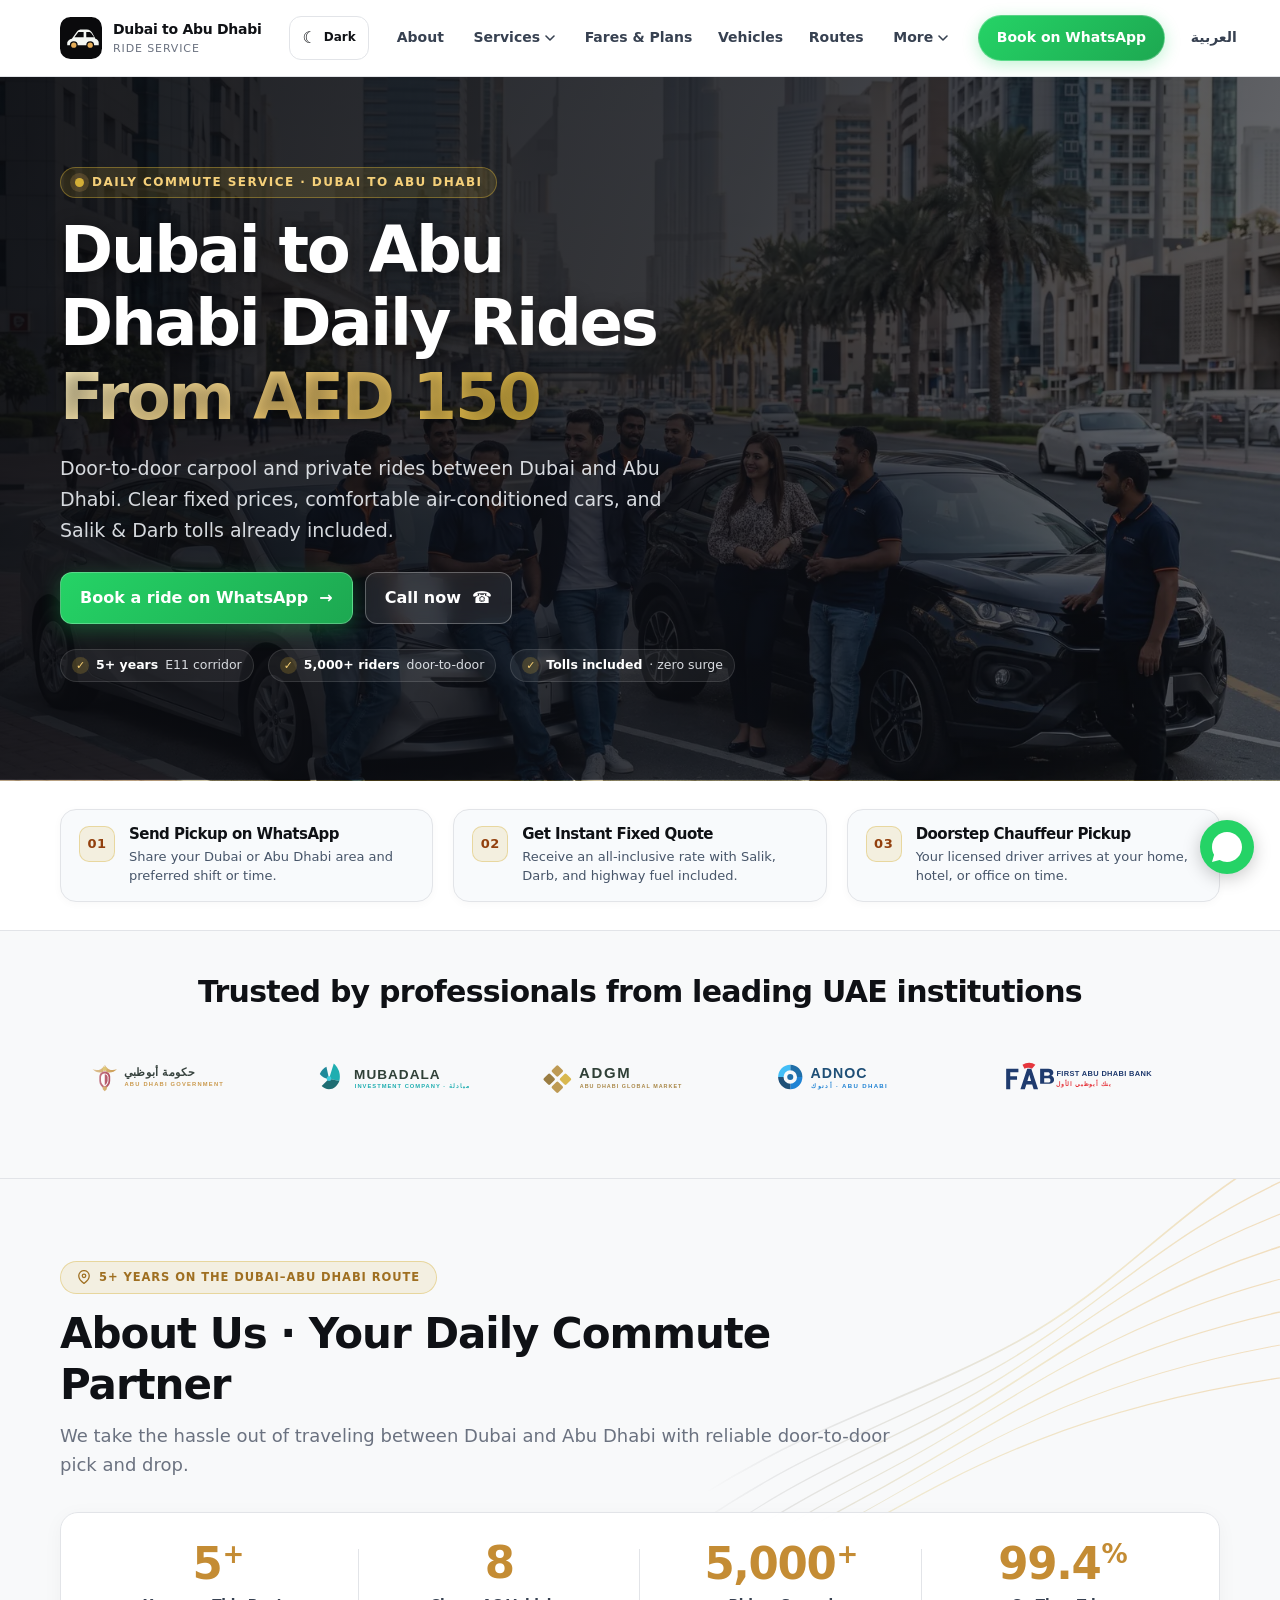
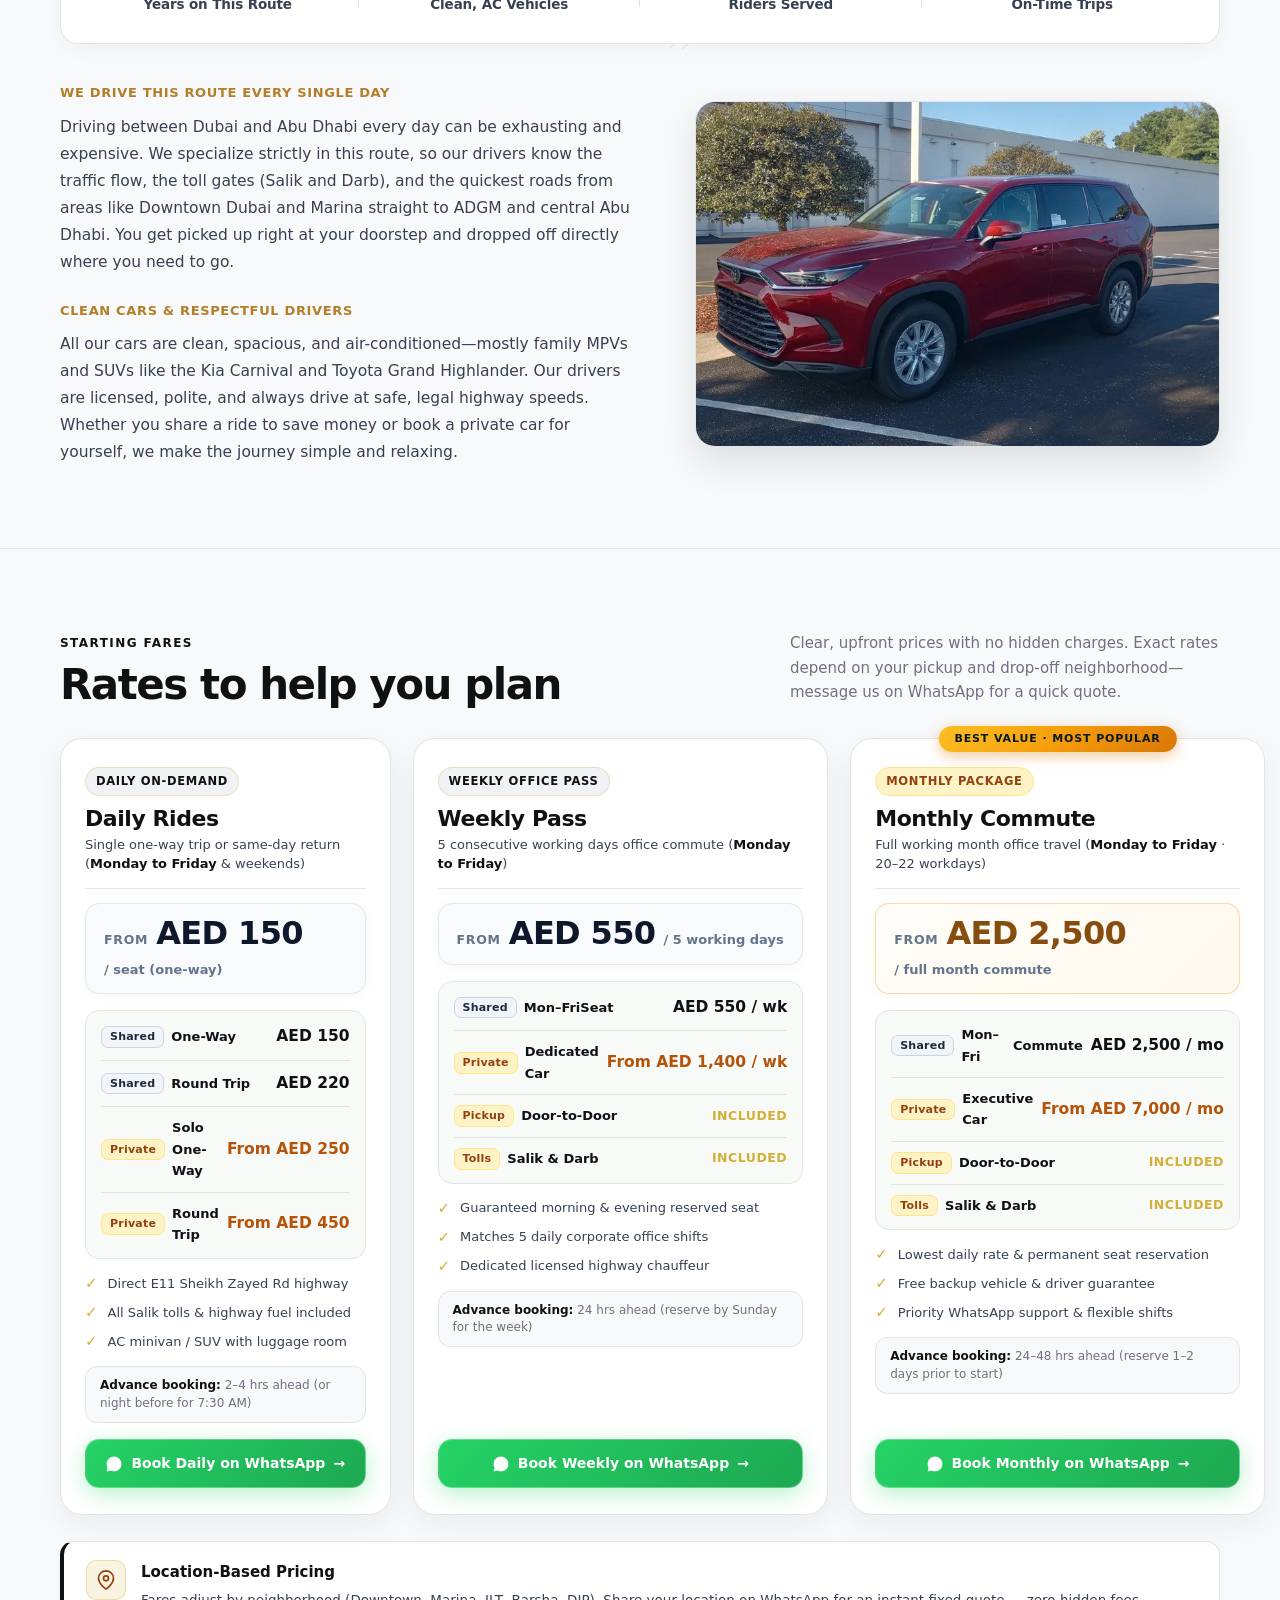
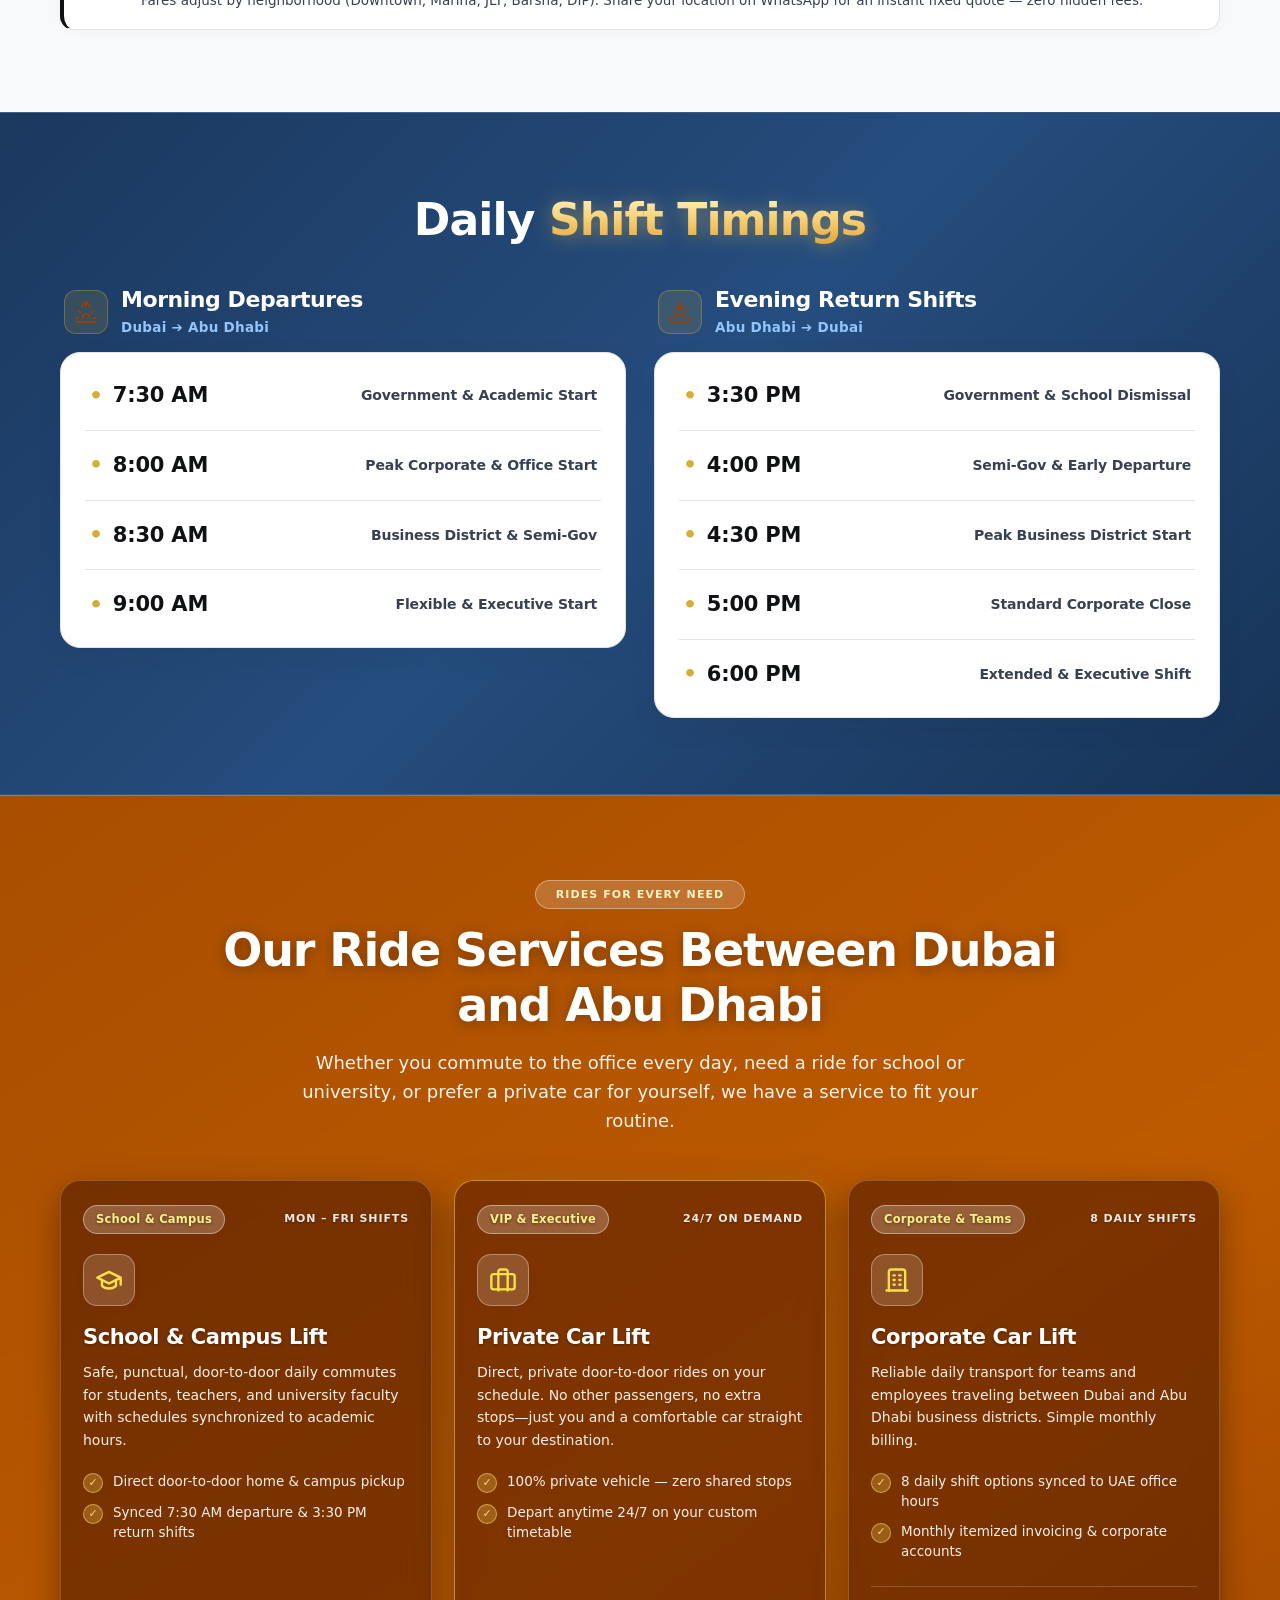
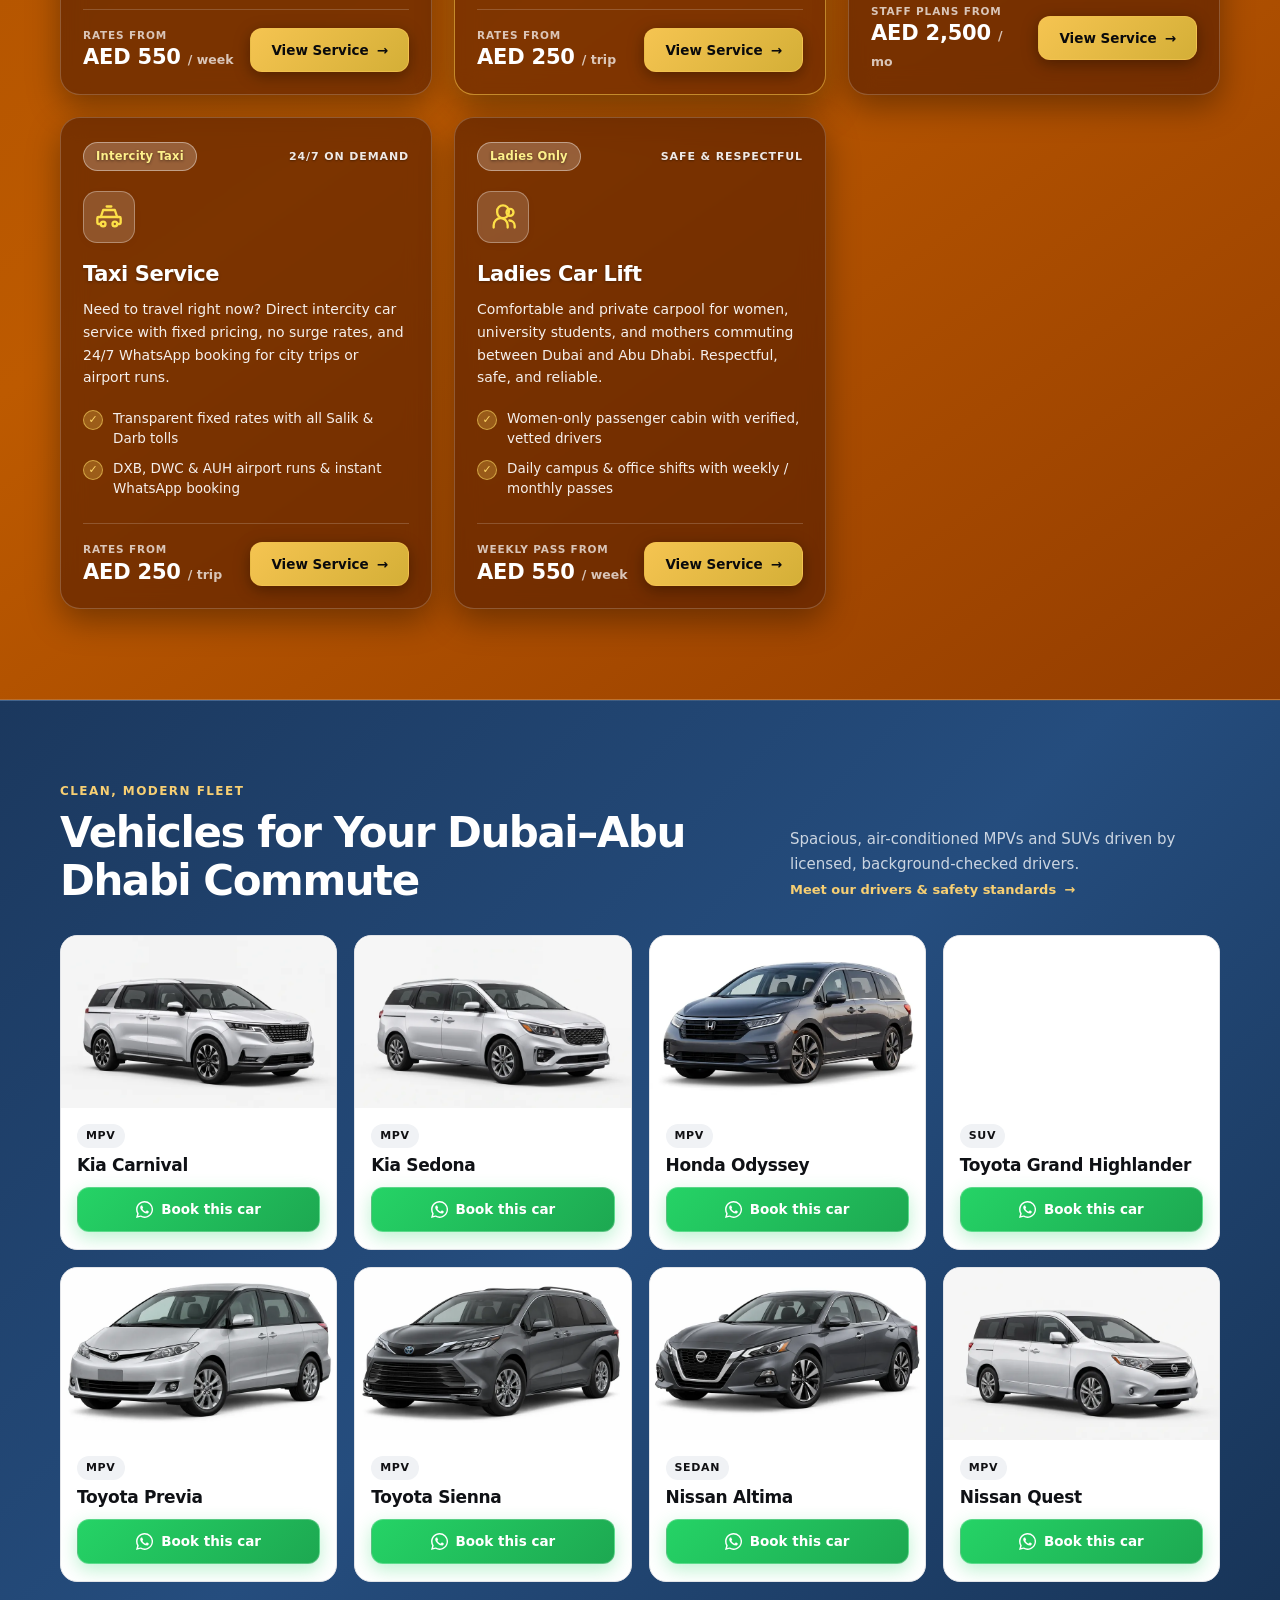
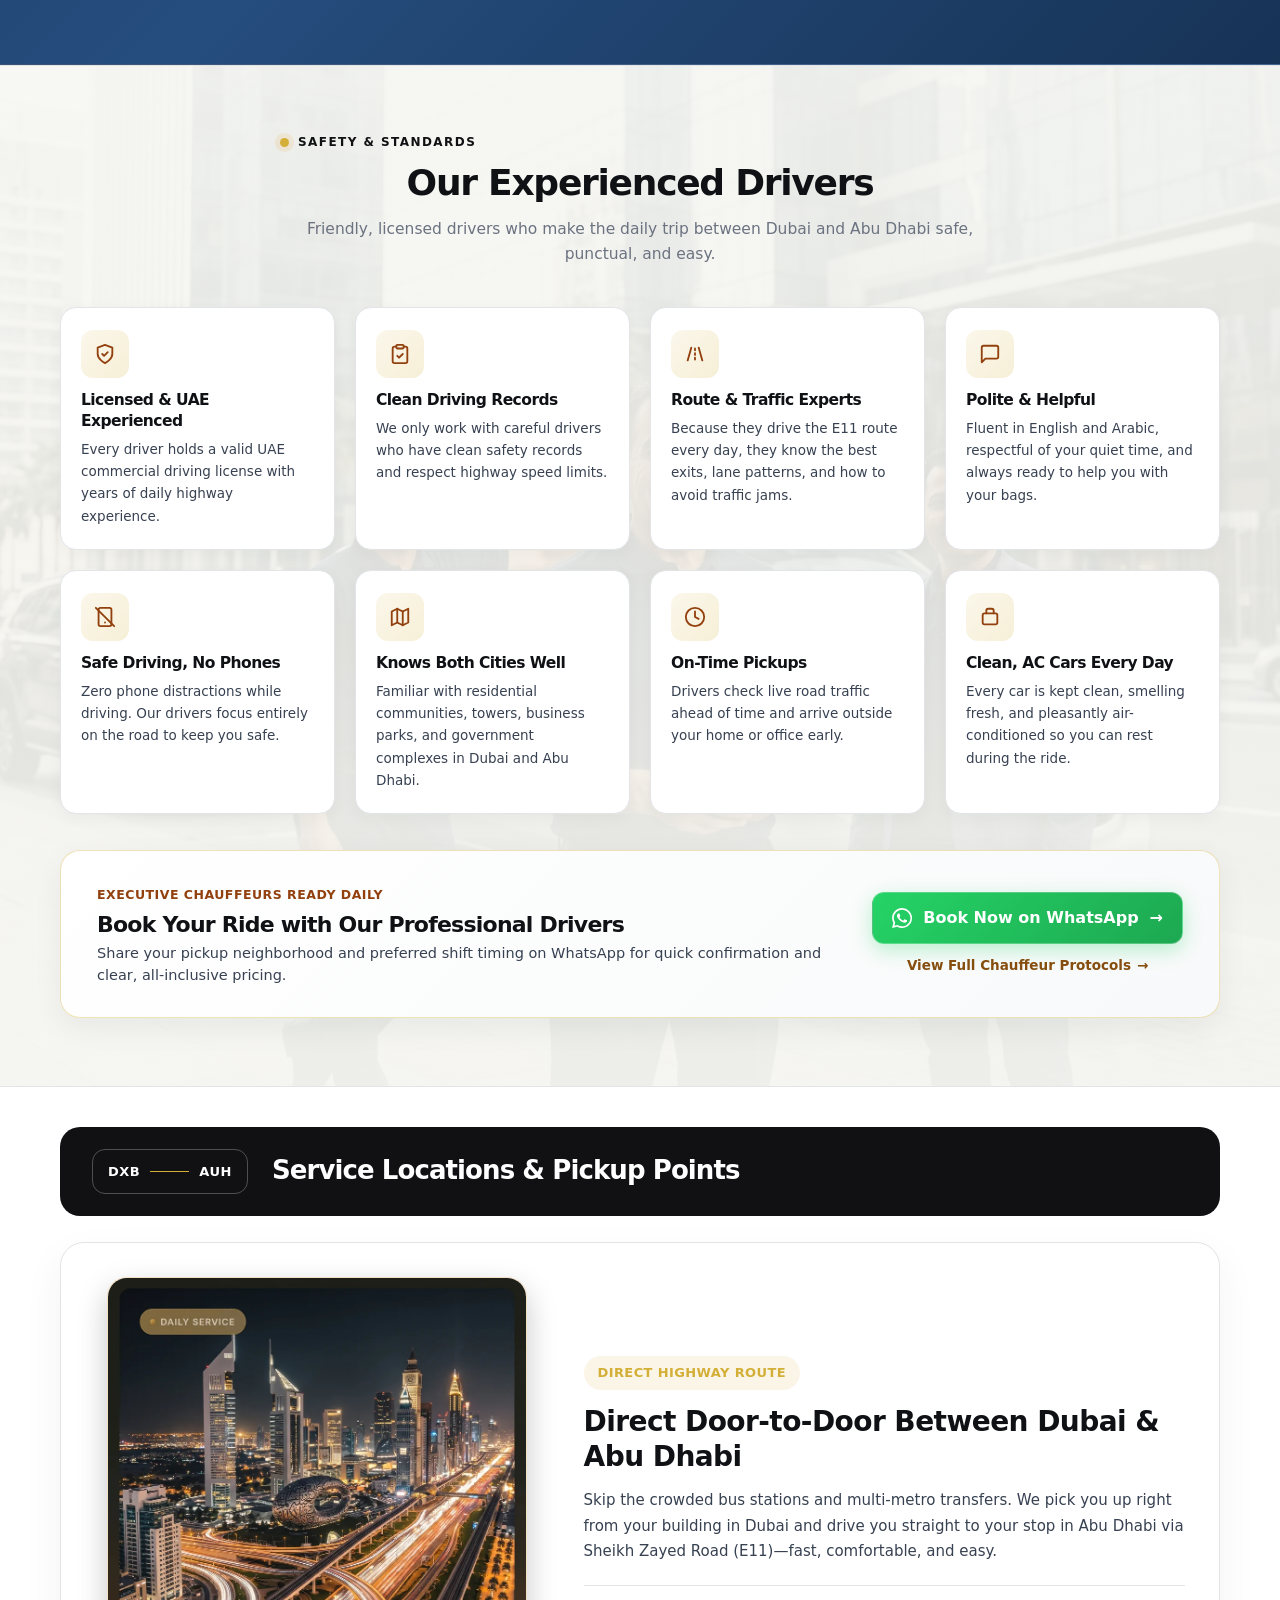
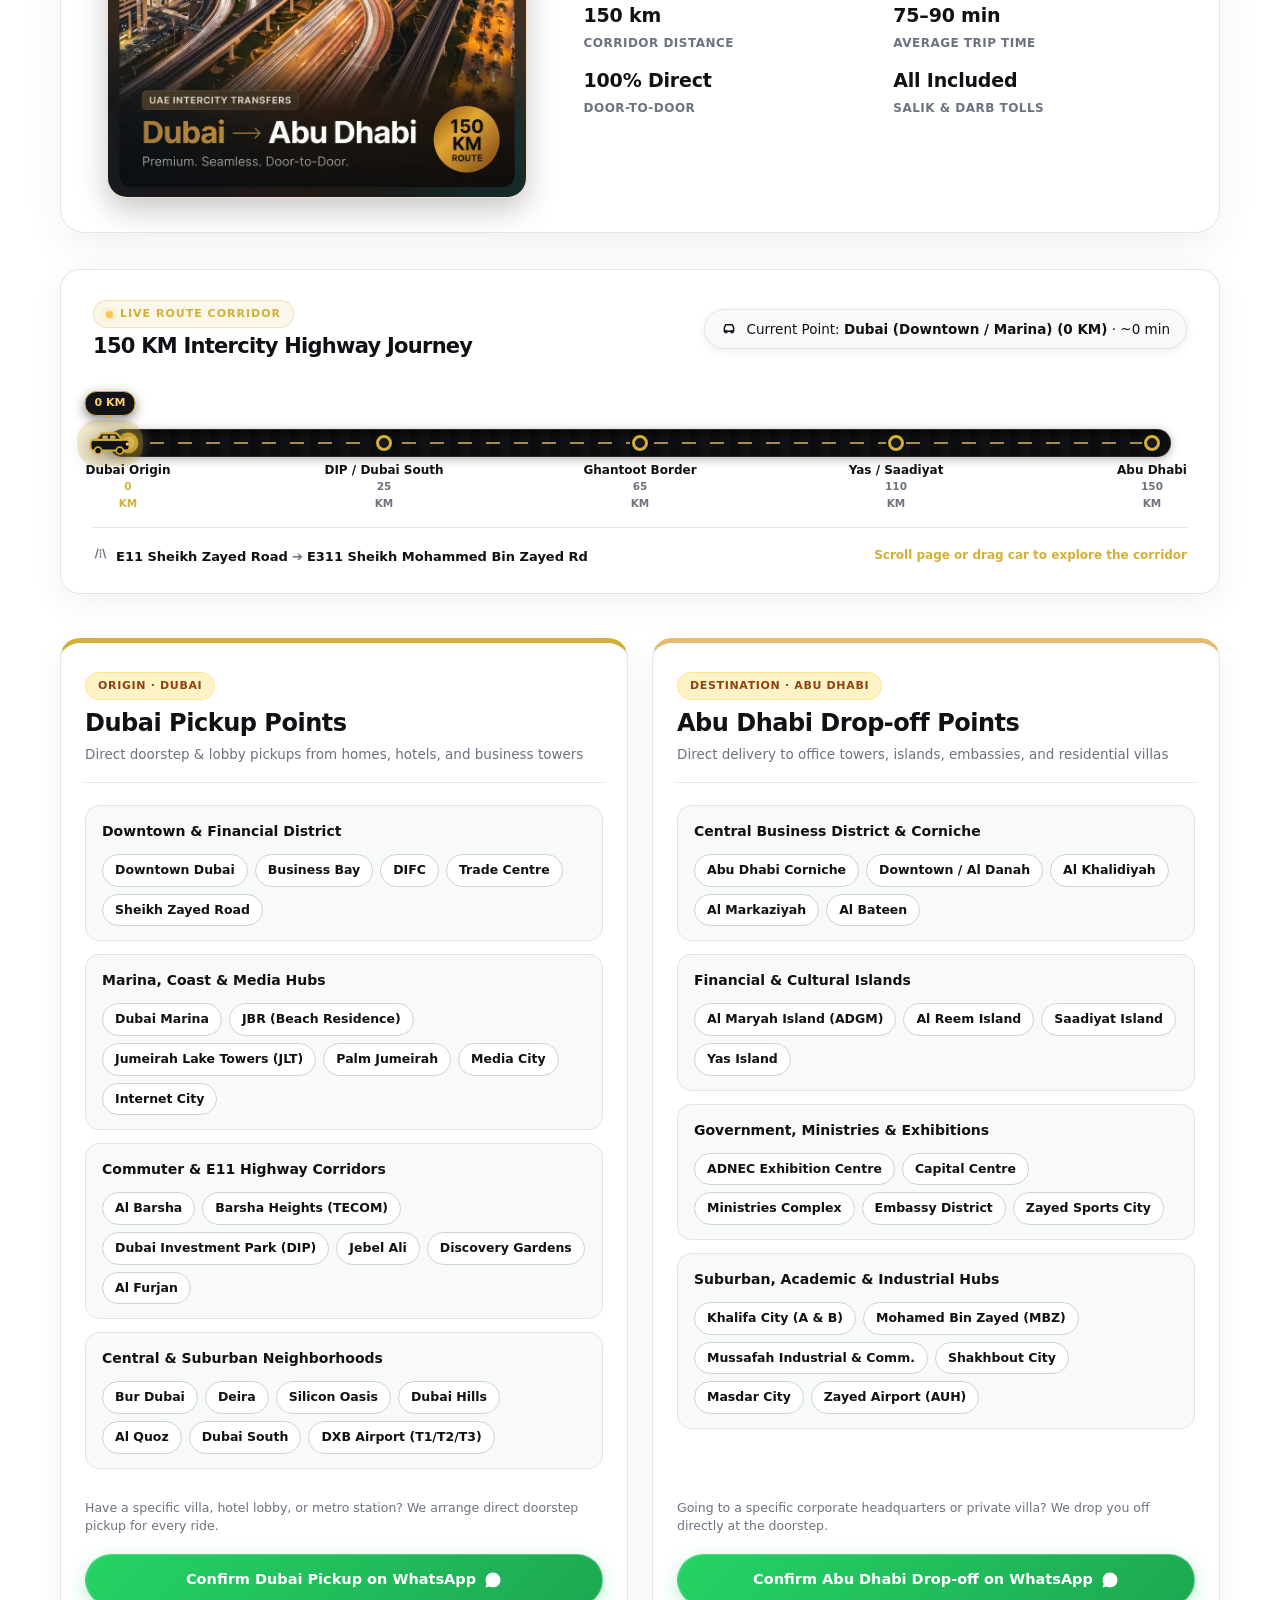
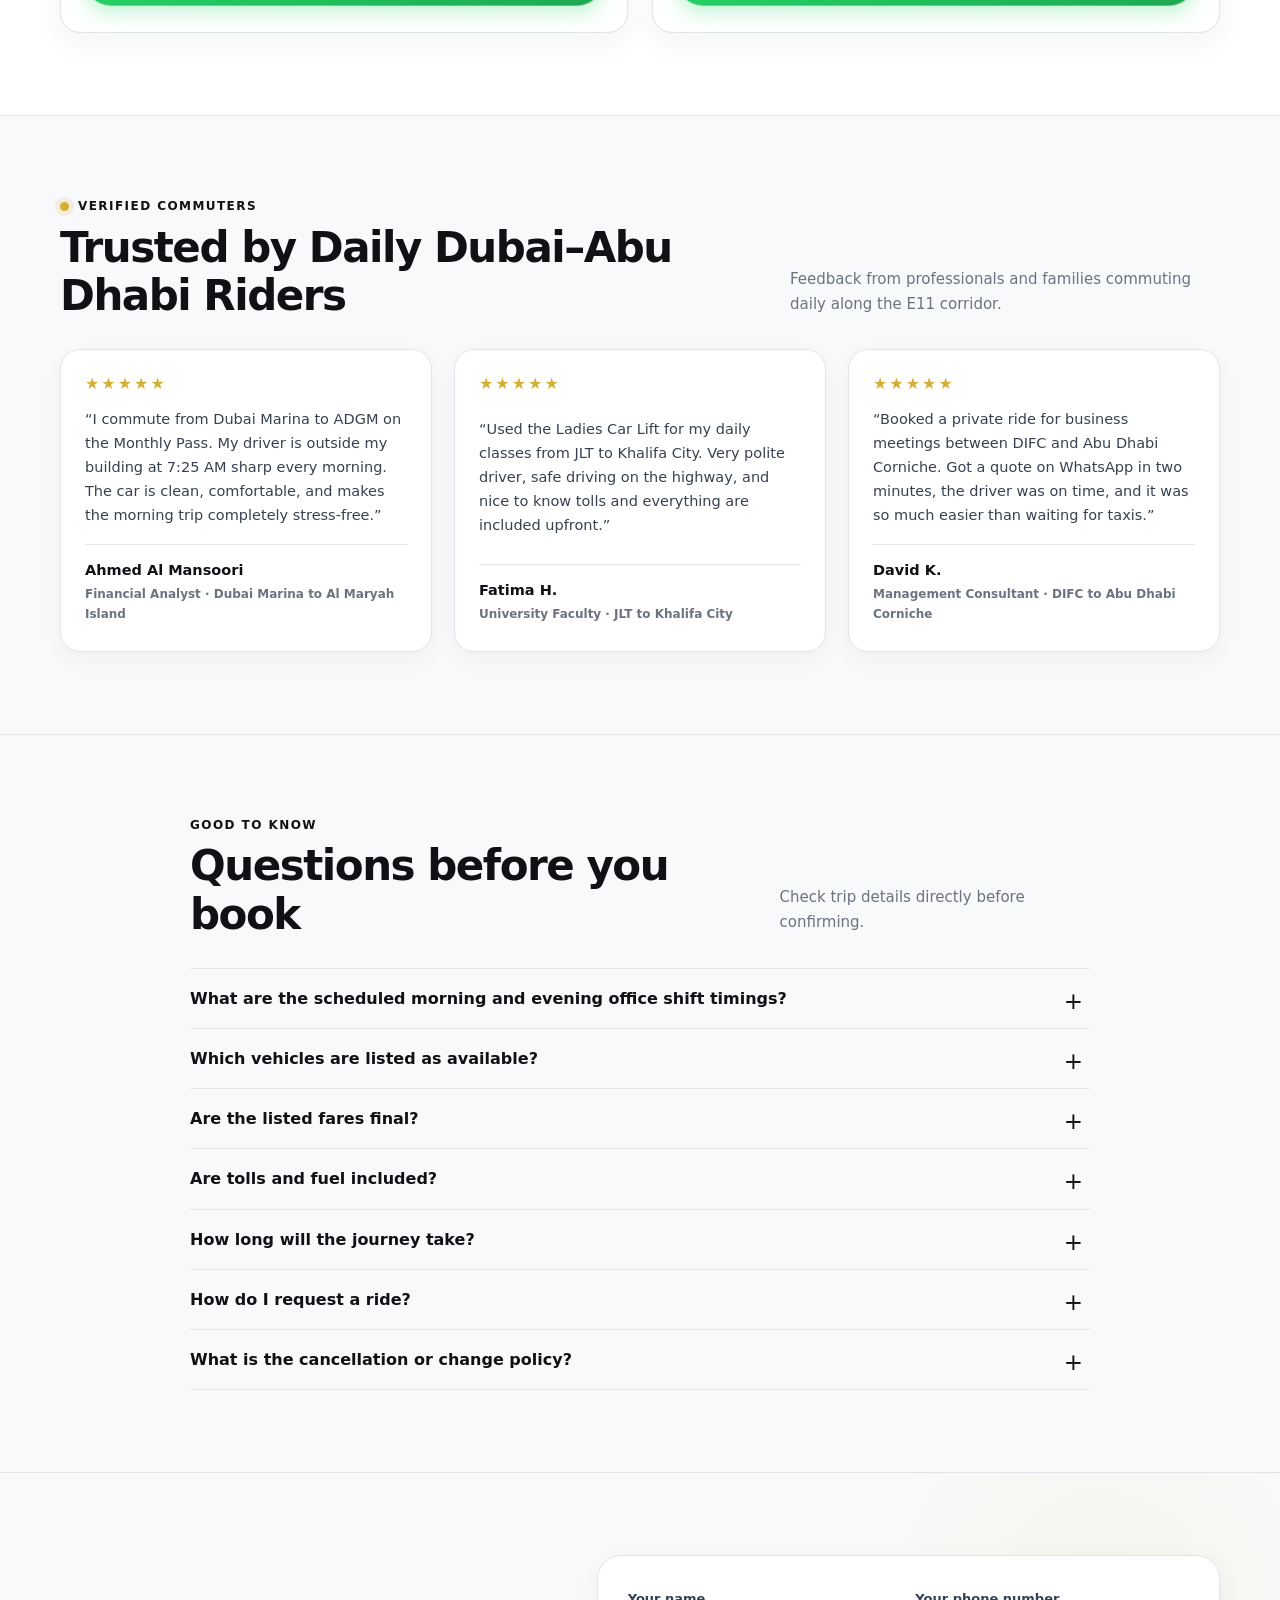
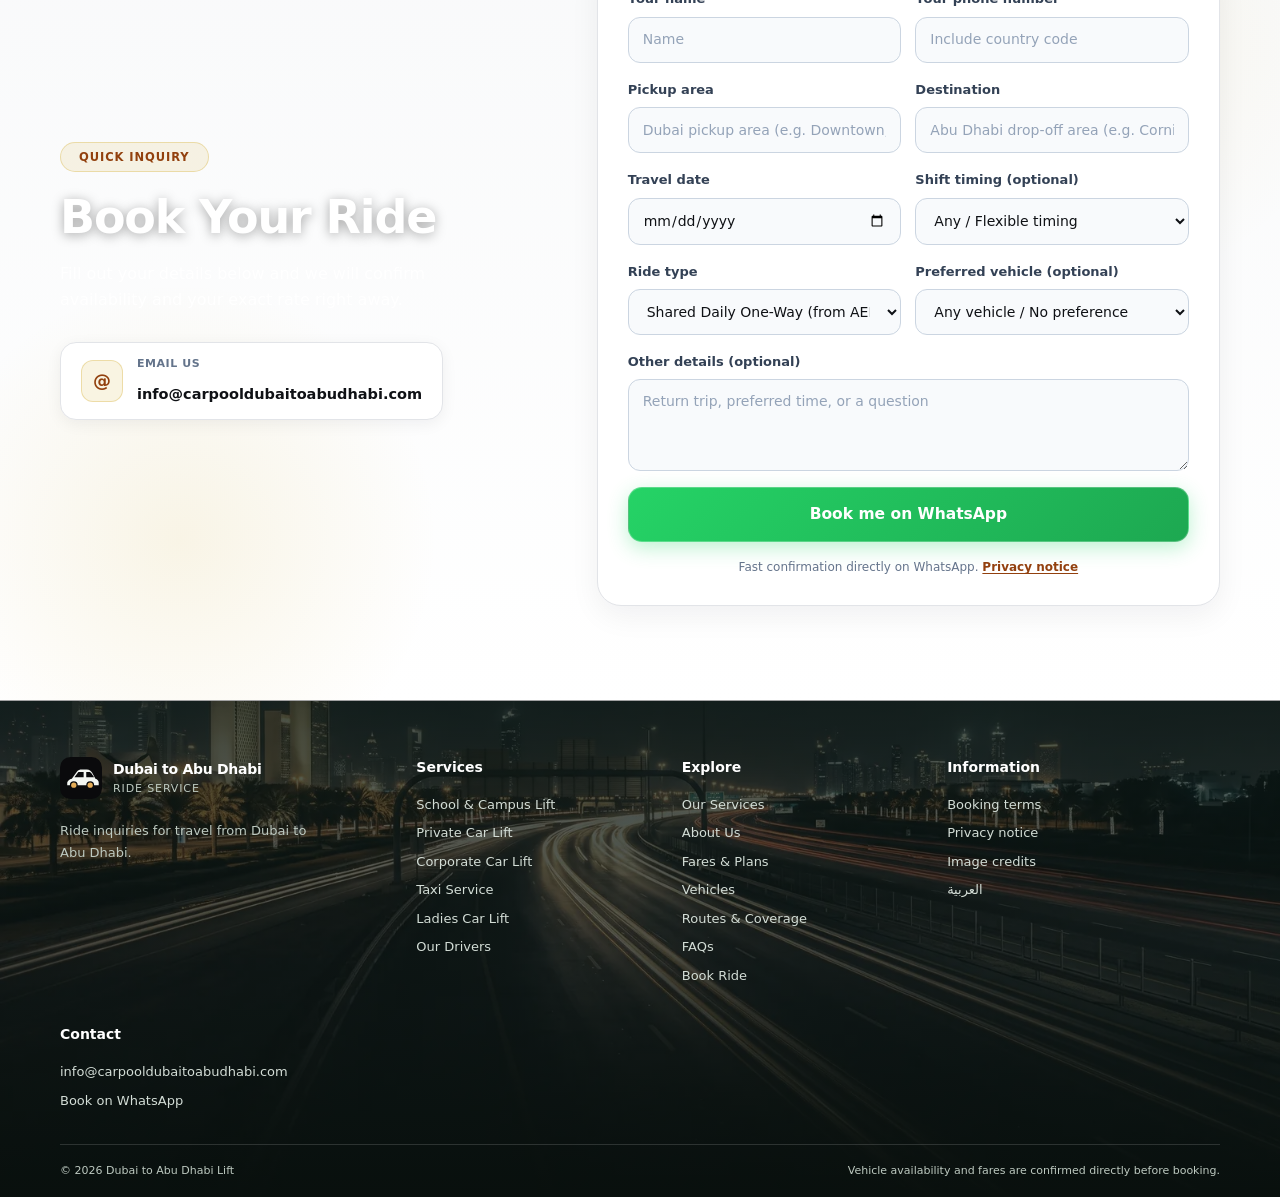
==== commit 2718822b: "Add cache buster query string v=26 to config.js and main.js across all pages" ====
--- a/index.html
+++ b/index.html
@@ -1531,8 +1531,8 @@
     </button>
   </div>
 
-  <script src="js/config.js" defer></script>
-  <script src="js/main.js?v=25" defer></script>
+  <script src="js/config.js?v=26" defer></script>
+  <script src="js/main.js?v=26" defer></script>
 </body>
 
 </html>
--- a/css/style.css
+++ b/css/style.css
@@ -209,16 +209,26 @@
   color: var(--green);
 }
 
-.main-nav .nav-cta {
-  padding: 10px 17px;
+.main-nav .nav-cta,
+html[data-theme="light"] .main-nav .nav-cta,
+html[data-theme="dark"] .main-nav .nav-cta {
+  padding: 10px 18px;
   border-radius: 999px;
-  color: var(--white);
-  background: var(--green);
-}
-
-.main-nav .nav-cta:hover {
-  color: var(--white);
-  background: var(--green-deep);
+  color: #ffffff !important;
+  background: linear-gradient(135deg, #25d366 0%, #1da851 100%) !important;
+  border: 1px solid rgba(255, 255, 255, 0.25);
+  box-shadow: 0 4px 16px rgba(37, 211, 102, 0.28);
+  font-weight: 800;
+  transition: background .2s ease, transform .2s ease, box-shadow .2s ease;
+}
+
+.main-nav .nav-cta:hover,
+html[data-theme="light"] .main-nav .nav-cta:hover,
+html[data-theme="dark"] .main-nav .nav-cta:hover {
+  color: #ffffff !important;
+  background: linear-gradient(135deg, #2ae26f 0%, #1ea753 100%) !important;
+  transform: translateY(-1px);
+  box-shadow: 0 8px 24px rgba(37, 211, 102, 0.45);
 }
 
 /* Navigation Dropdown (Desktop Only) */
@@ -553,14 +563,24 @@
   transform: none;
 }
 
-.button-primary {
-  color: var(--white);
-  background: var(--green);
-}
-
-.button-primary:hover {
-  color: var(--white);
-  background: var(--green-deep);
+.button-primary,
+html[data-theme="light"] .button-primary,
+html[data-theme="dark"] .button-primary {
+  color: #ffffff !important;
+  background: linear-gradient(135deg, #25d366 0%, #1da851 100%) !important;
+  border: 1px solid rgba(255, 255, 255, 0.25);
+  box-shadow: 0 6px 20px rgba(37, 211, 102, 0.3);
+  font-weight: 800;
+  transition: background .2s ease, transform .2s ease, box-shadow .2s ease;
+}
+
+.button-primary:hover,
+html[data-theme="light"] .button-primary:hover,
+html[data-theme="dark"] .button-primary:hover {
+  color: #ffffff !important;
+  background: linear-gradient(135deg, #2ae26f 0%, #1ea753 100%) !important;
+  transform: translateY(-2px);
+  box-shadow: 0 10px 28px rgba(37, 211, 102, 0.45);
 }
 
 .button-secondary {
@@ -1220,10 +1240,61 @@
   padding: 82px 0;
 }
 
-.vehicles-section {
-  background: linear-gradient(180deg, #f8f9fa 0%, #edf0f5 100%);
-  border-top: 1px solid var(--line);
-  border-bottom: 1px solid var(--line);
+.vehicles-section,
+html[data-theme="dark"] .vehicles-section {
+  background: linear-gradient(135deg, #050e1b 0%, #091a2e 50%, #030810 100%);
+  color: #ffffff;
+  border-top: 1px solid rgba(255, 255, 255, 0.08);
+  border-bottom: 1px solid rgba(255, 255, 255, 0.08);
+}
+
+/* Light Mode: Softer, elegant executive navy blue (gentle & balanced) */
+html[data-theme="light"] .vehicles-section {
+  background: linear-gradient(135deg, #1b385e 0%, #254d7e 50%, #173356 100%);
+  color: #ffffff;
+  border-top: 1px solid rgba(255, 255, 255, 0.14);
+  border-bottom: 1px solid rgba(255, 255, 255, 0.14);
+}
+
+.vehicles-section .section-heading h2,
+html[data-theme="dark"] .vehicles-section .section-heading h2,
+html[data-theme="light"] .vehicles-section .section-heading h2 {
+  color: #ffffff !important;
+}
+
+.vehicles-section .section-heading>p,
+html[data-theme="dark"] .vehicles-section .section-heading>p,
+html[data-theme="light"] .vehicles-section .section-heading>p {
+  color: #cbd5e1;
+}
+
+.vehicles-section .section-heading>p a.text-link {
+  color: #f7cf73;
+}
+
+.vehicles-section .eyebrow,
+html[data-theme="dark"] .vehicles-section .eyebrow,
+html[data-theme="light"] .vehicles-section .eyebrow {
+  background: none !important;
+  border: none !important;
+  box-shadow: none !important;
+  padding: 0 !important;
+  color: #f7cf73 !important;
+  font-size: 12px;
+  font-weight: 800;
+  letter-spacing: .12em;
+  text-transform: uppercase;
+  margin-bottom: 9px;
+}
+
+.vehicles-section .carousel-button {
+  background: #111a28;
+  color: #ffffff;
+  border-color: rgba(255, 255, 255, 0.2);
+}
+
+.vehicles-section .vehicle-count {
+  color: #cbd5e1;
 }
 
 .section-heading {
@@ -1350,7 +1421,9 @@
   letter-spacing: -.02em;
 }
 
-.button-vehicle-book {
+.button-vehicle-book,
+html[data-theme="light"] .button-vehicle-book,
+html[data-theme="dark"] .button-vehicle-book {
   display: inline-flex;
   width: 100%;
   min-height: 44px;
@@ -1358,22 +1431,23 @@
   justify-content: center;
   gap: 8px;
   padding: 10px 14px;
-  border: 1px solid transparent;
+  border: 1px solid rgba(255, 255, 255, 0.25) !important;
   border-radius: 12px;
   font-size: 13.5px;
-  font-weight: 700;
-  color: var(--white);
-  background: var(--green);
-  text-decoration: none;
-  cursor: pointer;
+  font-weight: 800;
+  color: #ffffff !important;
+  background: linear-gradient(135deg, #25d366 0%, #1da851 100%) !important;
+  box-shadow: 0 6px 18px rgba(37, 211, 102, 0.3) !important;
   transition: background .18s ease, transform .18s ease, box-shadow .18s ease;
 }
 
-.button-vehicle-book:hover {
-  color: var(--white);
-  background: var(--green-deep);
-  transform: translateY(-1px);
-  box-shadow: 0 6px 16px rgba(0, 0, 0, .4);
+.button-vehicle-book:hover,
+html[data-theme="light"] .button-vehicle-book:hover,
+html[data-theme="dark"] .button-vehicle-book:hover {
+  color: #ffffff !important;
+  background: linear-gradient(135deg, #2ae26f 0%, #1ea753 100%) !important;
+  transform: translateY(-2px);
+  box-shadow: 0 10px 26px rgba(37, 211, 102, 0.45) !important;
 }
 
 .button-vehicle-book:active {
@@ -1758,41 +1832,40 @@
   margin-top: auto;
 }
 
-.plan-cta-btn {
+.plan-cta-btn,
+.plan-featured .plan-cta-btn,
+html[data-theme="light"] .plan-cta-btn,
+html[data-theme="light"] .plan-featured .plan-cta-btn,
+html[data-theme="dark"] .plan-cta-btn,
+html[data-theme="dark"] .plan-featured .plan-cta-btn {
   width: 100%;
   display: inline-flex;
   align-items: center;
   justify-content: center;
   gap: 8px;
+  min-height: 46px;
   padding: 12px 18px;
   border-radius: 14px;
   font-size: 14px;
-  font-weight: 750;
+  font-weight: 800;
   text-decoration: none;
-  background: linear-gradient(135deg, #18181d 0%, #0d0d10 100%);
+  background: linear-gradient(135deg, #25d366 0%, #1da851 100%) !important;
   color: #ffffff !important;
-  border: 1px solid rgba(255, 255, 255, 0.15);
-  box-shadow: 0 4px 15px rgba(0, 0, 0, 0.35);
+  border: 1px solid rgba(255, 255, 255, 0.28) !important;
+  box-shadow: 0 6px 22px rgba(37, 211, 102, 0.32) !important;
   transition: transform .18s ease, box-shadow .18s ease, background .18s ease;
 }
 
-.plan-cta-btn:hover {
+.plan-cta-btn:hover,
+.plan-featured .plan-cta-btn:hover,
+html[data-theme="light"] .plan-cta-btn:hover,
+html[data-theme="light"] .plan-featured .plan-cta-btn:hover,
+html[data-theme="dark"] .plan-cta-btn:hover,
+html[data-theme="dark"] .plan-featured .plan-cta-btn:hover {
   transform: translateY(-2px);
-  background: linear-gradient(135deg, #24242c 0%, #18181d 100%);
-  box-shadow: 0 8px 24px rgba(0, 0, 0, 0.5);
-}
-
-.plan-featured .plan-cta-btn {
-  background: linear-gradient(135deg, #f59e0b 0%, #d97706 50%, #b45309 100%);
-  color: #0a0e0c !important;
-  font-weight: 800;
-  border: 1px solid rgba(251, 191, 36, 0.6);
-  box-shadow: 0 4px 18px rgba(217, 119, 6, 0.38);
-}
-
-.plan-featured .plan-cta-btn:hover {
-  background: linear-gradient(135deg, #fbbf24 0%, #f59e0b 50%, #d97706 100%);
-  box-shadow: 0 8px 24px rgba(217, 119, 6, 0.55);
+  background: linear-gradient(135deg, #2ae26f 0%, #1ea753 100%) !important;
+  color: #ffffff !important;
+  box-shadow: 0 10px 30px rgba(37, 211, 102, 0.48) !important;
 }
 
 .plan-cta-btn .wa-btn-icon {
@@ -1951,30 +2024,7 @@
   color: #ffffff;
 }
 
-html[data-theme="dark"] .plan-cta-btn {
-  background: linear-gradient(135deg, #24242c 0%, #151518 100%);
-  color: #ffffff !important;
-  border-color: rgba(255, 255, 255, 0.15);
-  box-shadow: 0 4px 15px rgba(0, 0, 0, 0.45);
-}
-
-html[data-theme="dark"] .plan-cta-btn:hover {
-  background: linear-gradient(135deg, #32323c 0%, #1f1f24 100%);
-  box-shadow: 0 8px 24px rgba(0, 0, 0, 0.6);
-}
-
-html[data-theme="dark"] .plan-featured .plan-cta-btn {
-  background: linear-gradient(135deg, #f59e0b 0%, #d97706 50%, #b45309 100%);
-  color: #0a0e0c !important;
-  font-weight: 800;
-  border-color: rgba(251, 191, 36, 0.6);
-  box-shadow: 0 4px 18px rgba(217, 119, 6, 0.38);
-}
-
-html[data-theme="dark"] .plan-featured .plan-cta-btn:hover {
-  background: linear-gradient(135deg, #fbbf24 0%, #f59e0b 50%, #d97706 100%);
-  box-shadow: 0 8px 24px rgba(217, 119, 6, 0.55);
-}
+/* Unified WhatsApp Booking CTA on Plan Cards across themes */
 
 @media (max-width: 960px) {
   .commute-plans-grid {
@@ -2016,14 +2066,25 @@
   background: var(--paper);
 }
 
-/* Dedicated Commuter Shift Timings Section (Light Mode Base) */
-.shift-section {
+/* Dedicated Commuter Shift Timings Section (Midnight Blue Theme) */
+.shift-section,
+html[data-theme="dark"] .shift-section {
   padding: 82px 0 76px;
-  background: linear-gradient(180deg, #f8f9fa 0%, #edf0f5 100%);
-  color: var(--ink);
+  background: linear-gradient(135deg, #050e1b 0%, #091a2e 50%, #030810 100%);
+  color: #ffffff;
   position: relative;
-  border-top: 1px solid var(--line);
-  border-bottom: 1px solid var(--line);
+  border-top: 1px solid rgba(255, 255, 255, 0.08);
+  border-bottom: 1px solid rgba(255, 255, 255, 0.08);
+}
+
+/* Light Mode: Softer, elegant executive navy blue (gentle & balanced) */
+html[data-theme="light"] .shift-section {
+  padding: 82px 0 76px;
+  background: linear-gradient(135deg, #1b385e 0%, #254d7e 50%, #173356 100%);
+  color: #ffffff;
+  position: relative;
+  border-top: 1px solid rgba(255, 255, 255, 0.14);
+  border-bottom: 1px solid rgba(255, 255, 255, 0.14);
 }
 
 .shift-schedule-header {
@@ -2031,20 +2092,25 @@
   margin-bottom: 40px;
 }
 
-.shift-schedule-header h2 {
+.shift-schedule-header h2,
+html[data-theme="dark"] .shift-schedule-header h2,
+html[data-theme="light"] .shift-schedule-header h2 {
   font-size: clamp(30px, 3.8vw, 44px);
   font-weight: 850;
-  color: var(--ink);
+  color: #ffffff !important;
   letter-spacing: -.02em;
   margin: 0;
   text-shadow: none;
 }
 
-.shift-schedule-header h2 .shift-title-gold {
-  color: #0284c7;
-  background: linear-gradient(180deg, #0284c7 0%, #0369a1 100%);
+.shift-schedule-header h2 .shift-title-gold,
+html[data-theme="dark"] .shift-schedule-header h2 .shift-title-gold,
+html[data-theme="light"] .shift-schedule-header h2 .shift-title-gold {
+  color: #f7cf73;
+  background: linear-gradient(180deg, #fff3c4 0%, #f7cf73 50%, #e2a537 100%);
   -webkit-background-clip: text;
   -webkit-text-fill-color: transparent;
+  filter: drop-shadow(0 2px 10px rgba(245, 196, 81, 0.45));
 }
 
 .shift-columns-grid {
@@ -2079,18 +2145,26 @@
   flex-direction: column;
 }
 
-.shift-group-title {
+.shift-group-title,
+html[data-theme="dark"] .shift-group-title,
+html[data-theme="light"] .shift-group-title {
   font-size: 22px;
   font-weight: 850;
-  color: var(--ink);
+  color: #ffffff !important;
   margin: 0;
   letter-spacing: -.02em;
   line-height: 1.25;
 }
 
-.shift-group-route {
+.shift-group-icon {
+  color: #f7cf73;
+}
+
+.shift-group-route,
+html[data-theme="dark"] .shift-group-route,
+html[data-theme="light"] .shift-group-route {
   font-size: 13.5px;
-  color: #0369a1;
+  color: #93c5fd;
   font-weight: 700;
   margin-top: 3px;
   letter-spacing: .02em;
@@ -4942,19 +5016,19 @@
 html[data-theme="dark"] .main-nav .nav-cta,
 html[data-theme="dark"] .button-primary,
 html[data-theme="dark"] .button-vehicle-book {
-  color: #0a0e0c !important;
-  background: linear-gradient(135deg, #f59e0b 0%, #d97706 100%);
+  color: #ffffff !important;
+  background: linear-gradient(135deg, #25d366 0%, #1da851 100%) !important;
   font-weight: 800;
-  box-shadow: 0 4px 18px rgba(217, 119, 6, 0.35);
-  border: 1px solid rgba(251, 191, 36, 0.5);
+  box-shadow: 0 4px 18px rgba(37, 211, 102, 0.35);
+  border: 1px solid rgba(255, 255, 255, 0.25);
 }
 
 html[data-theme="dark"] .main-nav .nav-cta:hover,
 html[data-theme="dark"] .button-primary:hover,
 html[data-theme="dark"] .button-vehicle-book:hover {
-  color: #000 !important;
-  background: linear-gradient(135deg, #fbbf24 0%, #f59e0b 100%);
-  box-shadow: 0 6px 24px rgba(217, 119, 6, 0.55);
+  color: #ffffff !important;
+  background: linear-gradient(135deg, #2ae26f 0%, #1ea753 100%) !important;
+  box-shadow: 0 6px 24px rgba(37, 211, 102, 0.55);
 }
 
 html[data-theme="dark"] .hero {
@@ -5939,12 +6013,14 @@
 /* ==========================================================================
    OUR SERVICES OVERVIEW SECTION (LIGHT MODE BASE: REFINED LUXURY CARDS)
    ========================================================================== */
-.services-overview-section {
+.services-overview-section,
+html[data-theme="dark"] .services-overview-section,
+html[data-theme="light"] .services-overview-section {
   padding: 84px 0 90px;
-  background: linear-gradient(180deg, #f8f9fa 0%, #edf0f5 100%);
-  border-top: 1px solid var(--line);
-  border-bottom: 1px solid var(--line);
-  color: var(--ink);
+  background: linear-gradient(145deg, #a84e00 0%, #bd5a00 50%, #943d00 100%);
+  border-top: 1px solid rgba(255, 255, 255, 0.18);
+  border-bottom: 1px solid rgba(255, 255, 255, 0.18);
+  color: #ffffff;
   position: relative;
 }
 
@@ -5972,19 +6048,31 @@
   display: none;
 }
 
-.services-overview-header h2 {
+.services-overview-header h2,
+html[data-theme="dark"] .services-overview-header h2,
+html[data-theme="light"] .services-overview-header h2 {
   font-size: clamp(30px, 4vw, 46px);
-  color: var(--ink) !important;
+  color: #ffffff !important;
   font-weight: 850;
   letter-spacing: -.025em;
   line-height: 1.2;
   margin: 0 0 16px;
-  text-shadow: none;
-}
-
-.services-overview-lead {
+  text-shadow: 0 2px 14px rgba(0, 0, 0, 0.3);
+}
+
+.services-overview-header .eyebrow,
+html[data-theme="dark"] .services-overview-header .eyebrow,
+html[data-theme="light"] .services-overview-header .eyebrow {
+  background: rgba(255, 255, 255, 0.18);
+  color: #fff3c4;
+  border: 1px solid rgba(255, 255, 255, 0.35);
+}
+
+.services-overview-lead,
+html[data-theme="dark"] .services-overview-lead,
+html[data-theme="light"] .services-overview-lead {
   font-size: clamp(16px, 1.8vw, 18px);
-  color: var(--ink-soft);
+  color: rgba(255, 255, 255, 0.92);
   line-height: 1.6;
   margin: 0 auto;
   max-width: 720px;
@@ -5997,37 +6085,49 @@
   align-items: stretch;
 }
 
-/* Light Mode: Crisp, Elegant White Luxury Cards */
-.service-preview-card {
-  background: #ffffff;
-  border: 1px solid var(--line);
+/* Services Cards: Glassmorphism over Rich Orange with Amber/Orange Hover */
+.service-preview-card,
+html[data-theme="dark"] .service-preview-card,
+html[data-theme="light"] .service-preview-card {
+  background: rgba(80, 28, 0, 0.6);
+  backdrop-filter: blur(12px);
+  -webkit-backdrop-filter: blur(12px);
+  border: 1px solid rgba(255, 255, 255, 0.2);
   border-radius: 20px;
   padding: 24px 22px 22px;
   display: flex;
   flex-direction: column;
   position: relative;
-  box-shadow: 0 8px 24px rgba(15, 23, 42, 0.05);
-  transition: transform .25s cubic-bezier(0.16, 1, 0.3, 1), box-shadow .25s ease, border-color .25s ease;
+  box-shadow: 0 12px 32px rgba(0, 0, 0, 0.35);
+  transition: transform .25s cubic-bezier(0.16, 1, 0.3, 1), box-shadow .25s ease, border-color .25s ease, background .25s ease;
   overflow: hidden;
 }
 
-.service-preview-card:hover {
+.service-preview-card:hover,
+html[data-theme="dark"] .service-preview-card:hover,
+html[data-theme="light"] .service-preview-card:hover {
   transform: translateY(-5px);
-  box-shadow: 0 16px 36px rgba(15, 23, 42, 0.1);
-  border-color: rgba(212, 175, 55, 0.45);
-}
-
-/* Featured VIP Service Card (Private Car Lift) - radiant warm gold accent border in Light Mode */
-.service-preview-card.service-featured {
-  background: #ffffff;
-  border: 1.5px solid rgba(212, 175, 55, 0.6);
-  box-shadow: 0 10px 30px rgba(212, 175, 55, 0.12), 0 0 16px rgba(212, 175, 55, 0.06);
-}
-
-.service-preview-card.service-featured:hover {
+  background: rgba(110, 40, 0, 0.85);
+  box-shadow: 0 18px 45px rgba(0, 0, 0, 0.5), 0 0 24px rgba(255, 190, 60, 0.25);
+  border-color: rgba(255, 220, 100, 0.75);
+}
+
+/* Featured VIP Service Card (Private Car Lift) */
+.service-preview-card.service-featured,
+html[data-theme="dark"] .service-preview-card.service-featured,
+html[data-theme="light"] .service-preview-card.service-featured {
+  background: rgba(105, 40, 0, 0.72);
+  border: 1.5px solid rgba(255, 210, 80, 0.55);
+  box-shadow: 0 14px 36px rgba(0, 0, 0, 0.4), 0 0 20px rgba(255, 190, 60, 0.2);
+}
+
+.service-preview-card.service-featured:hover,
+html[data-theme="dark"] .service-preview-card.service-featured:hover,
+html[data-theme="light"] .service-preview-card.service-featured:hover {
   transform: translateY(-5px);
-  border-color: #d4af37;
-  box-shadow: 0 18px 42px rgba(212, 175, 55, 0.22);
+  background: rgba(135, 52, 0, 0.9);
+  border-color: rgba(255, 230, 120, 0.9);
+  box-shadow: 0 18px 46px rgba(0, 0, 0, 0.55), 0 0 30px rgba(255, 200, 80, 0.35);
 }
 
 .service-card-top {
@@ -6138,29 +6238,38 @@
   border-color: #fecdd3;
 }
 
-.service-card-title {
+.service-card-title,
+html[data-theme="dark"] .service-card-title,
+html[data-theme="light"] .service-card-title {
   font-size: 21px;
   font-weight: 850;
-  color: var(--ink);
+  color: #ffffff !important;
   margin: 0 0 10px;
   letter-spacing: -.02em;
   line-height: 1.3;
-}
-
-.service-card-title a {
-  color: var(--ink);
+  text-shadow: 0 1px 3px rgba(0, 0, 0, 0.35);
+}
+
+.service-card-title a,
+html[data-theme="dark"] .service-card-title a,
+html[data-theme="light"] .service-card-title a {
+  color: #ffffff !important;
   text-decoration: none;
   transition: color .2s ease;
 }
 
-.service-preview-card:hover .service-card-title a {
-  color: #b45309;
-}
-
-.service-card-desc {
+.service-preview-card:hover .service-card-title a,
+html[data-theme="dark"] .service-preview-card:hover .service-card-title a,
+html[data-theme="light"] .service-preview-card:hover .service-card-title a {
+  color: #ffd768 !important;
+}
+
+.service-card-desc,
+html[data-theme="dark"] .service-card-desc,
+html[data-theme="light"] .service-card-desc {
   font-size: 14px;
   line-height: 1.62;
-  color: var(--ink-soft);
+  color: rgba(255, 255, 255, 0.92) !important;
   margin: 0 0 20px;
   min-height: 66px;
 }
@@ -6175,38 +6284,44 @@
   flex-grow: 1;
 }
 
-.service-card-features li {
+.service-card-features li,
+html[data-theme="dark"] .service-card-features li,
+html[data-theme="light"] .service-card-features li {
   display: flex;
   align-items: flex-start;
   gap: 10px;
   font-size: 13.5px;
-  color: var(--ink-soft);
+  color: rgba(255, 255, 255, 0.92);
   line-height: 1.48;
 }
 
-.service-card-features .feature-check {
+.service-card-features .feature-check,
+html[data-theme="dark"] .service-card-features .feature-check,
+html[data-theme="light"] .service-card-features .feature-check {
   display: inline-flex;
   align-items: center;
   justify-content: center;
   width: 20px;
   height: 20px;
   border-radius: 50%;
-  background: #f0fdf4;
-  color: #16a34a;
-  border: 1px solid #bbf7d0;
+  background: rgba(255, 212, 55, 0.2);
+  color: #ffd768;
+  border: 1px solid rgba(255, 212, 55, 0.45);
   font-size: 11px;
   font-weight: 850;
   flex-shrink: 0;
   margin-top: 1px;
 }
 
-.service-card-footer {
+.service-card-footer,
+html[data-theme="dark"] .service-card-footer,
+html[data-theme="light"] .service-card-footer {
   display: flex;
   align-items: center;
   justify-content: space-between;
   gap: 14px;
   padding-top: 18px;
-  border-top: 1px solid var(--line);
+  border-top: 1px solid rgba(255, 255, 255, 0.18);
   margin-top: auto;
 }
 
@@ -6216,30 +6331,38 @@
   line-height: 1.25;
 }
 
-.service-rate-hint .hint-label {
+.service-rate-hint .hint-label,
+html[data-theme="dark"] .service-rate-hint .hint-label,
+html[data-theme="light"] .service-rate-hint .hint-label {
   font-size: 10.5px;
   text-transform: uppercase;
   letter-spacing: .08em;
-  color: var(--muted);
+  color: rgba(255, 255, 255, 0.72);
   font-weight: 750;
   margin-bottom: 2px;
 }
 
-.service-rate-hint .hint-price {
+.service-rate-hint .hint-price,
+html[data-theme="dark"] .service-rate-hint .hint-price,
+html[data-theme="light"] .service-rate-hint .hint-price {
   font-size: 21px;
   font-weight: 850;
-  color: var(--ink);
+  color: #ffffff;
   letter-spacing: -.01em;
 }
 
-.service-rate-hint .hint-price small {
+.service-rate-hint .hint-price small,
+html[data-theme="dark"] .service-rate-hint .hint-price small,
+html[data-theme="light"] .service-rate-hint .hint-price small {
   font-size: 12.5px;
   font-weight: 600;
-  color: var(--muted);
+  color: rgba(255, 255, 255, 0.72);
   letter-spacing: normal;
 }
 
-.button-service-view {
+.button-service-view,
+html[data-theme="dark"] .button-service-view,
+html[data-theme="light"] .button-service-view {
   display: inline-flex;
   align-items: center;
   justify-content: center;
@@ -6247,20 +6370,23 @@
   padding: 10px 20px;
   border-radius: 12px;
   font-size: 13.5px;
-  font-weight: 750;
+  font-weight: 800;
   text-decoration: none;
-  background: linear-gradient(135deg, #18181d 0%, #2a2a32 100%);
-  color: #ffffff !important;
-  border: 1px solid rgba(0, 0, 0, 0.15);
-  box-shadow: 0 4px 12px rgba(0, 0, 0, 0.12);
+  background: linear-gradient(135deg, #f5c451 0%, #d4af37 100%);
+  color: #0a0a0c !important;
+  border: 1px solid rgba(245, 196, 81, 0.6);
+  box-shadow: 0 4px 16px rgba(0, 0, 0, 0.35);
   transition: background .18s ease, transform .18s ease, box-shadow .18s ease;
   white-space: nowrap;
 }
 
-.button-service-view:hover {
-  background: #000000;
+.button-service-view:hover,
+html[data-theme="dark"] .button-service-view:hover,
+html[data-theme="light"] .button-service-view:hover {
+  background: linear-gradient(135deg, #ffd978 0%, #e0bc45 100%);
+  color: #000000 !important;
   transform: translateX(3px);
-  box-shadow: 0 6px 16px rgba(0, 0, 0, 0.25);
+  box-shadow: 0 6px 20px rgba(212, 175, 55, 0.55);
 }
 
 html[dir="rtl"] .button-service-view:hover,
@@ -7198,140 +7324,11 @@
   word-break: break-word;
 }
 
-/* 2. DUAL-THEME HERO SYSTEM (Dedicated Light & Dark Palettes) */
-
-/* --- A. LIGHT MODE HERO (Default / data-theme="light") --- */
+/* 2. EXECUTIVE HIGHWAY HERO BACKDROP (Unified in Light & Dark Mode) */
 .hero,
 [dir="rtl"] .hero,
-html:not([data-theme="dark"]) .hero,
+html[data-theme="dark"] .hero,
 html[data-theme="light"] .hero {
-  background-color: #fbfbfd;
-  background-image:
-    linear-gradient(108deg,
-      rgba(255, 255, 255, 0.96) 0%,
-      rgba(255, 255, 255, 0.91) 48%,
-      rgba(255, 255, 255, 0.65) 76%,
-      rgba(255, 255, 255, 0.25) 100%),
-    url('../images/about.webp');
-  background-position: center 35%;
-  background-size: cover;
-  color: var(--ink);
-  border-bottom: 1px solid var(--line);
-}
-
-[dir="rtl"] html:not([data-theme="dark"]) .hero,
-[dir="rtl"] html[data-theme="light"] .hero {
-  background-image:
-    linear-gradient(252deg,
-      rgba(255, 255, 255, 0.96) 0%,
-      rgba(255, 255, 255, 0.91) 48%,
-      rgba(255, 255, 255, 0.65) 76%,
-      rgba(255, 255, 255, 0.25) 100%),
-    url('../images/about.webp');
-}
-
-.hero .eyebrow,
-html:not([data-theme="dark"]) .hero .eyebrow,
-html[data-theme="light"] .hero .eyebrow {
-  display: inline-flex;
-  align-items: center;
-  gap: 8px;
-  padding: 6px 14px;
-  border-radius: 999px;
-  background: rgba(212, 175, 55, 0.12);
-  border: 1px solid rgba(212, 175, 55, 0.35);
-  color: #92400e;
-  margin-bottom: 16px;
-}
-
-.hero h1,
-html:not([data-theme="dark"]) .hero h1,
-html[data-theme="light"] .hero h1 {
-  color: #0f1115;
-  text-shadow: none;
-}
-
-.hero .hero-title-gold,
-html:not([data-theme="dark"]) .hero .hero-title-gold,
-html[data-theme="light"] .hero .hero-title-gold {
-  color: #b47a16;
-  background: linear-gradient(135deg, #9a6818 0%, #c48c34 45%, #b47a16 100%);
-  -webkit-background-clip: text;
-  -webkit-text-fill-color: transparent;
-}
-
-.hero .hero-lead,
-html:not([data-theme="dark"]) .hero .hero-lead,
-html[data-theme="light"] .hero .hero-lead {
-  color: #334155;
-}
-
-.hero .button-primary {
-  background: linear-gradient(135deg, #25d366 0%, #1da851 100%);
-  color: #ffffff !important;
-  border: 1px solid rgba(255, 255, 255, 0.2);
-  box-shadow: 0 8px 24px rgba(37, 211, 102, 0.32);
-}
-
-.hero .button-primary:hover {
-  background: linear-gradient(135deg, #2be06e 0%, #199949 100%);
-  color: #ffffff !important;
-}
-
-.hero .button-secondary,
-html:not([data-theme="dark"]) .hero .button-secondary,
-html[data-theme="light"] .hero .button-secondary {
-  background: #ffffff;
-  color: #0f1115;
-  border: 1px solid var(--line);
-  box-shadow: 0 2px 8px rgba(15, 23, 42, 0.05);
-}
-
-.hero .button-secondary:hover,
-html:not([data-theme="dark"]) .hero .button-secondary:hover,
-html[data-theme="light"] .hero .button-secondary:hover {
-  background: #f8fafc;
-  border-color: #d4af37;
-  color: #0f1115;
-}
-
-.hero .hero-points,
-html:not([data-theme="dark"]) .hero .hero-points,
-html[data-theme="light"] .hero .hero-points {
-  color: #334155;
-  gap: 8px 14px;
-}
-
-.hero .hero-points li,
-html:not([data-theme="dark"]) .hero .hero-points li,
-html[data-theme="light"] .hero .hero-points li {
-  background: rgba(255, 255, 255, 0.88);
-  border: 1px solid var(--line);
-  padding: 5px 11px;
-  border-radius: 999px;
-  font-size: 12.5px;
-  color: #334155;
-}
-
-.hero .hero-points li strong,
-html:not([data-theme="dark"]) .hero .hero-points li strong,
-html[data-theme="light"] .hero .hero-points li strong {
-  color: #0f1115;
-}
-
-.hero .hero-points li span,
-html:not([data-theme="dark"]) .hero .hero-points li span,
-html[data-theme="light"] .hero .hero-points li span {
-  background: rgba(212, 175, 55, 0.18);
-  color: #92400e;
-  width: 17px;
-  height: 17px;
-  font-size: 11px;
-}
-
-/* --- B. DARK MODE HERO (html[data-theme="dark"]) --- */
-html[data-theme="dark"] .hero,
-[dir="rtl"] html[data-theme="dark"] .hero {
   background-color: #0b0c10;
   background-image:
     linear-gradient(108deg,
@@ -7345,7 +7342,9 @@
   border-bottom: 1px solid rgba(212, 175, 55, 0.28);
 }
 
-[dir="rtl"] html[data-theme="dark"] .hero {
+[dir="rtl"] .hero,
+[dir="rtl"] html[data-theme="dark"] .hero,
+[dir="rtl"] html[data-theme="light"] .hero {
   background-image:
     linear-gradient(252deg,
       rgba(9, 10, 14, 0.92) 0%,
@@ -7354,57 +7353,104 @@
     url('../images/about.webp');
 }
 
-html[data-theme="dark"] .hero .eyebrow {
+.hero .eyebrow,
+html[data-theme="dark"] .hero .eyebrow,
+html[data-theme="light"] .hero .eyebrow {
+  display: inline-flex;
+  align-items: center;
+  gap: 8px;
+  padding: 6px 14px;
+  border-radius: 999px;
   background: rgba(212, 175, 55, 0.14);
-  border-color: rgba(212, 175, 55, 0.42);
+  border: 1px solid rgba(212, 175, 55, 0.42);
   color: #f5d07a;
-}
-
-html[data-theme="dark"] .hero h1 {
+  margin-bottom: 16px;
+}
+
+.hero h1,
+html[data-theme="dark"] .hero h1,
+html[data-theme="light"] .hero h1 {
   color: #ffffff;
   text-shadow: 0 2px 18px rgba(0, 0, 0, 0.45);
 }
 
-html[data-theme="dark"] .hero .hero-title-gold {
+.hero .hero-title-gold,
+html[data-theme="dark"] .hero .hero-title-gold,
+html[data-theme="light"] .hero .hero-title-gold {
   color: #f7cf73;
   background: linear-gradient(135deg, #fff3c4 0%, #f7cf73 48%, #d4af37 100%);
   -webkit-background-clip: text;
   -webkit-text-fill-color: transparent;
 }
 
-html[data-theme="dark"] .hero .hero-lead {
+.hero .hero-lead,
+html[data-theme="dark"] .hero .hero-lead,
+html[data-theme="light"] .hero .hero-lead {
   color: rgba(241, 245, 249, 0.88);
 }
 
-html[data-theme="dark"] .hero .button-secondary {
+.hero .button-primary {
+  background: linear-gradient(135deg, #25d366 0%, #1da851 100%);
+  color: #ffffff !important;
+  border: 1px solid rgba(255, 255, 255, 0.2);
+  box-shadow: 0 8px 24px rgba(37, 211, 102, 0.32);
+}
+
+.hero .button-primary:hover {
+  background: linear-gradient(135deg, #2be06e 0%, #199949 100%);
+  color: #ffffff !important;
+}
+
+.hero .button-secondary,
+html[data-theme="dark"] .hero .button-secondary,
+html[data-theme="light"] .hero .button-secondary {
   background: rgba(255, 255, 255, 0.09);
   color: #ffffff;
   border: 1px solid rgba(255, 255, 255, 0.28);
-}
-
-html[data-theme="dark"] .hero .button-secondary:hover {
+  backdrop-filter: blur(8px);
+  -webkit-backdrop-filter: blur(8px);
+}
+
+.hero .button-secondary:hover,
+html[data-theme="dark"] .hero .button-secondary:hover,
+html[data-theme="light"] .hero .button-secondary:hover {
   background: rgba(255, 255, 255, 0.16);
   border-color: #f7cf73;
   color: #ffffff;
 }
 
-html[data-theme="dark"] .hero .hero-points {
+.hero .hero-points,
+html[data-theme="dark"] .hero .hero-points,
+html[data-theme="light"] .hero .hero-points {
   color: rgba(241, 245, 249, 0.88);
-}
-
-html[data-theme="dark"] .hero .hero-points li {
+  gap: 8px 14px;
+}
+
+.hero .hero-points li,
+html[data-theme="dark"] .hero .hero-points li,
+html[data-theme="light"] .hero .hero-points li {
   background: rgba(255, 255, 255, 0.06);
-  border-color: rgba(255, 255, 255, 0.12);
+  border: 1px solid rgba(255, 255, 255, 0.12);
+  padding: 5px 11px;
+  border-radius: 999px;
+  font-size: 12.5px;
   color: rgba(241, 245, 249, 0.88);
 }
 
-html[data-theme="dark"] .hero .hero-points li strong {
+.hero .hero-points li strong,
+html[data-theme="dark"] .hero .hero-points li strong,
+html[data-theme="light"] .hero .hero-points li strong {
   color: #ffffff;
 }
 
-html[data-theme="dark"] .hero .hero-points li span {
+.hero .hero-points li span,
+html[data-theme="dark"] .hero .hero-points li span,
+html[data-theme="light"] .hero .hero-points li span {
   background: rgba(212, 175, 55, 0.22);
   color: #f7cf73;
+  width: 17px;
+  height: 17px;
+  font-size: 11px;
 }
 
 /* 3. DUAL-THEME HOW IT WORKS 3-STEP STRIP */
@@ -7585,65 +7631,70 @@
   border-color: rgba(212, 175, 55, 0.35);
 }
 
-/* Unify Services Pill Badges & Icons to Gold/Obsidian */
+/* High-Contrast Luminous Badges & Icons for Services Cards in Both Light & Dark Mode */
+.service-pill-badge,
 .service-pill-badge.badge-school,
 .service-pill-badge.badge-private,
 .service-pill-badge.badge-corporate,
 .service-pill-badge.badge-taxi,
-.service-pill-badge.badge-ladies {
-  background: rgba(212, 175, 55, 0.12);
-  color: #854d0e;
-  border: 1px solid rgba(212, 175, 55, 0.35);
-}
-
+.service-pill-badge.badge-ladies,
+html[data-theme="dark"] .service-pill-badge,
+html[data-theme="dark"] .service-pill-badge.badge-school,
+html[data-theme="dark"] .service-pill-badge.badge-private,
+html[data-theme="dark"] .service-pill-badge.badge-corporate,
+html[data-theme="dark"] .service-pill-badge.badge-taxi,
+html[data-theme="dark"] .service-pill-badge.badge-ladies,
+html[data-theme="light"] .service-pill-badge,
+html[data-theme="light"] .service-pill-badge.badge-school,
+html[data-theme="light"] .service-pill-badge.badge-private,
+html[data-theme="light"] .service-pill-badge.badge-corporate,
+html[data-theme="light"] .service-pill-badge.badge-taxi,
+html[data-theme="light"] .service-pill-badge.badge-ladies {
+  background: rgba(255, 255, 255, 0.22) !important;
+  color: #fef08a !important;
+  border: 1px solid rgba(255, 255, 255, 0.4) !important;
+  font-weight: 800 !important;
+  text-shadow: 0 1px 3px rgba(0, 0, 0, 0.45);
+}
+
+.service-meta-tag,
+html[data-theme="dark"] .service-meta-tag,
+html[data-theme="light"] .service-meta-tag {
+  color: rgba(255, 255, 255, 0.9) !important;
+  font-weight: 750 !important;
+  letter-spacing: .08em;
+  text-shadow: 0 1px 2px rgba(0, 0, 0, 0.35);
+}
+
+.service-card-icon-wrap,
 .service-card-icon-wrap.icon-school,
 .service-card-icon-wrap.icon-private,
 .service-card-icon-wrap.icon-corporate,
 .service-card-icon-wrap.icon-taxi,
-.service-card-icon-wrap.icon-ladies {
-  background: rgba(212, 175, 55, 0.12);
-  color: #92400e;
-  border-color: rgba(212, 175, 55, 0.32);
-}
-
-html[data-theme="dark"] .services-overview-section {
-  background: #121216;
-}
-
-html[data-theme="dark"] .service-preview-card {
-  background: #1a1a20;
-  border-color: rgba(255, 255, 255, 0.1);
-}
-
-html[data-theme="dark"] .service-preview-card.service-featured {
-  background: #1e1c18;
-  border-color: rgba(212, 175, 55, 0.55);
-}
-
-html[data-theme="dark"] .service-pill-badge.badge-school,
-html[data-theme="dark"] .service-pill-badge.badge-private,
-html[data-theme="dark"] .service-pill-badge.badge-corporate,
-html[data-theme="dark"] .service-pill-badge.badge-taxi,
-html[data-theme="dark"] .service-pill-badge.badge-ladies {
-  background: rgba(212, 175, 55, 0.15);
-  color: #f7cf73;
-  border-color: rgba(212, 175, 55, 0.35);
-}
-
+.service-card-icon-wrap.icon-ladies,
+html[data-theme="dark"] .service-card-icon-wrap,
 html[data-theme="dark"] .service-card-icon-wrap.icon-school,
 html[data-theme="dark"] .service-card-icon-wrap.icon-private,
 html[data-theme="dark"] .service-card-icon-wrap.icon-corporate,
 html[data-theme="dark"] .service-card-icon-wrap.icon-taxi,
-html[data-theme="dark"] .service-card-icon-wrap.icon-ladies {
-  background: rgba(212, 175, 55, 0.14);
-  color: #f7cf73;
-  border-color: rgba(212, 175, 55, 0.32);
-}
-
-.service-card-features .feature-check {
-  background: rgba(212, 175, 55, 0.15);
-  color: #92400e;
-  border-color: rgba(212, 175, 55, 0.38);
+html[data-theme="dark"] .service-card-icon-wrap.icon-ladies,
+html[data-theme="light"] .service-card-icon-wrap,
+html[data-theme="light"] .service-card-icon-wrap.icon-school,
+html[data-theme="light"] .service-card-icon-wrap.icon-private,
+html[data-theme="light"] .service-card-icon-wrap.icon-corporate,
+html[data-theme="light"] .service-card-icon-wrap.icon-taxi,
+html[data-theme="light"] .service-card-icon-wrap.icon-ladies {
+  background: rgba(255, 255, 255, 0.16) !important;
+  color: #fde047 !important;
+  border: 1px solid rgba(255, 255, 255, 0.32) !important;
+}
+
+.service-card-features .feature-check,
+html[data-theme="dark"] .service-card-features .feature-check,
+html[data-theme="light"] .service-card-features .feature-check {
+  background: rgba(255, 220, 100, 0.25) !important;
+  color: #ffd768 !important;
+  border: 1px solid rgba(255, 220, 100, 0.55) !important;
 }
 
 .driver-feature-icon,
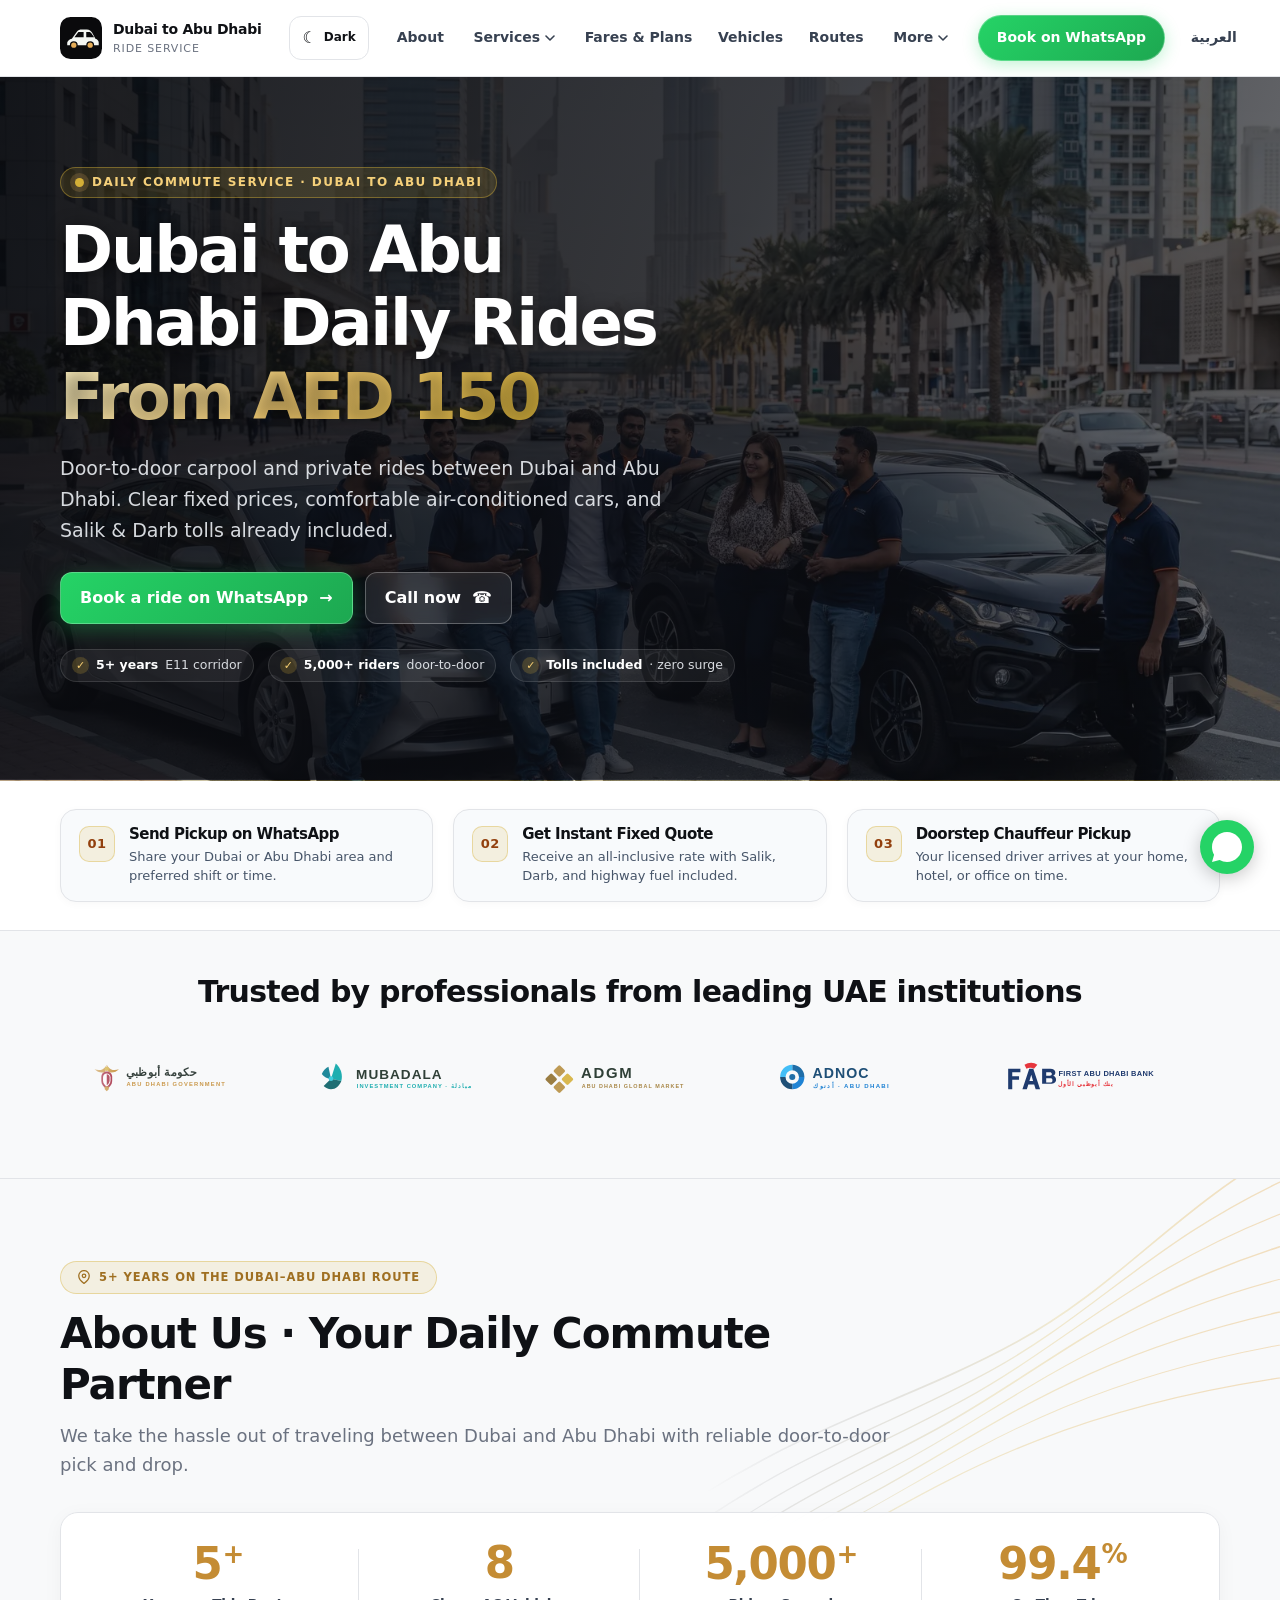
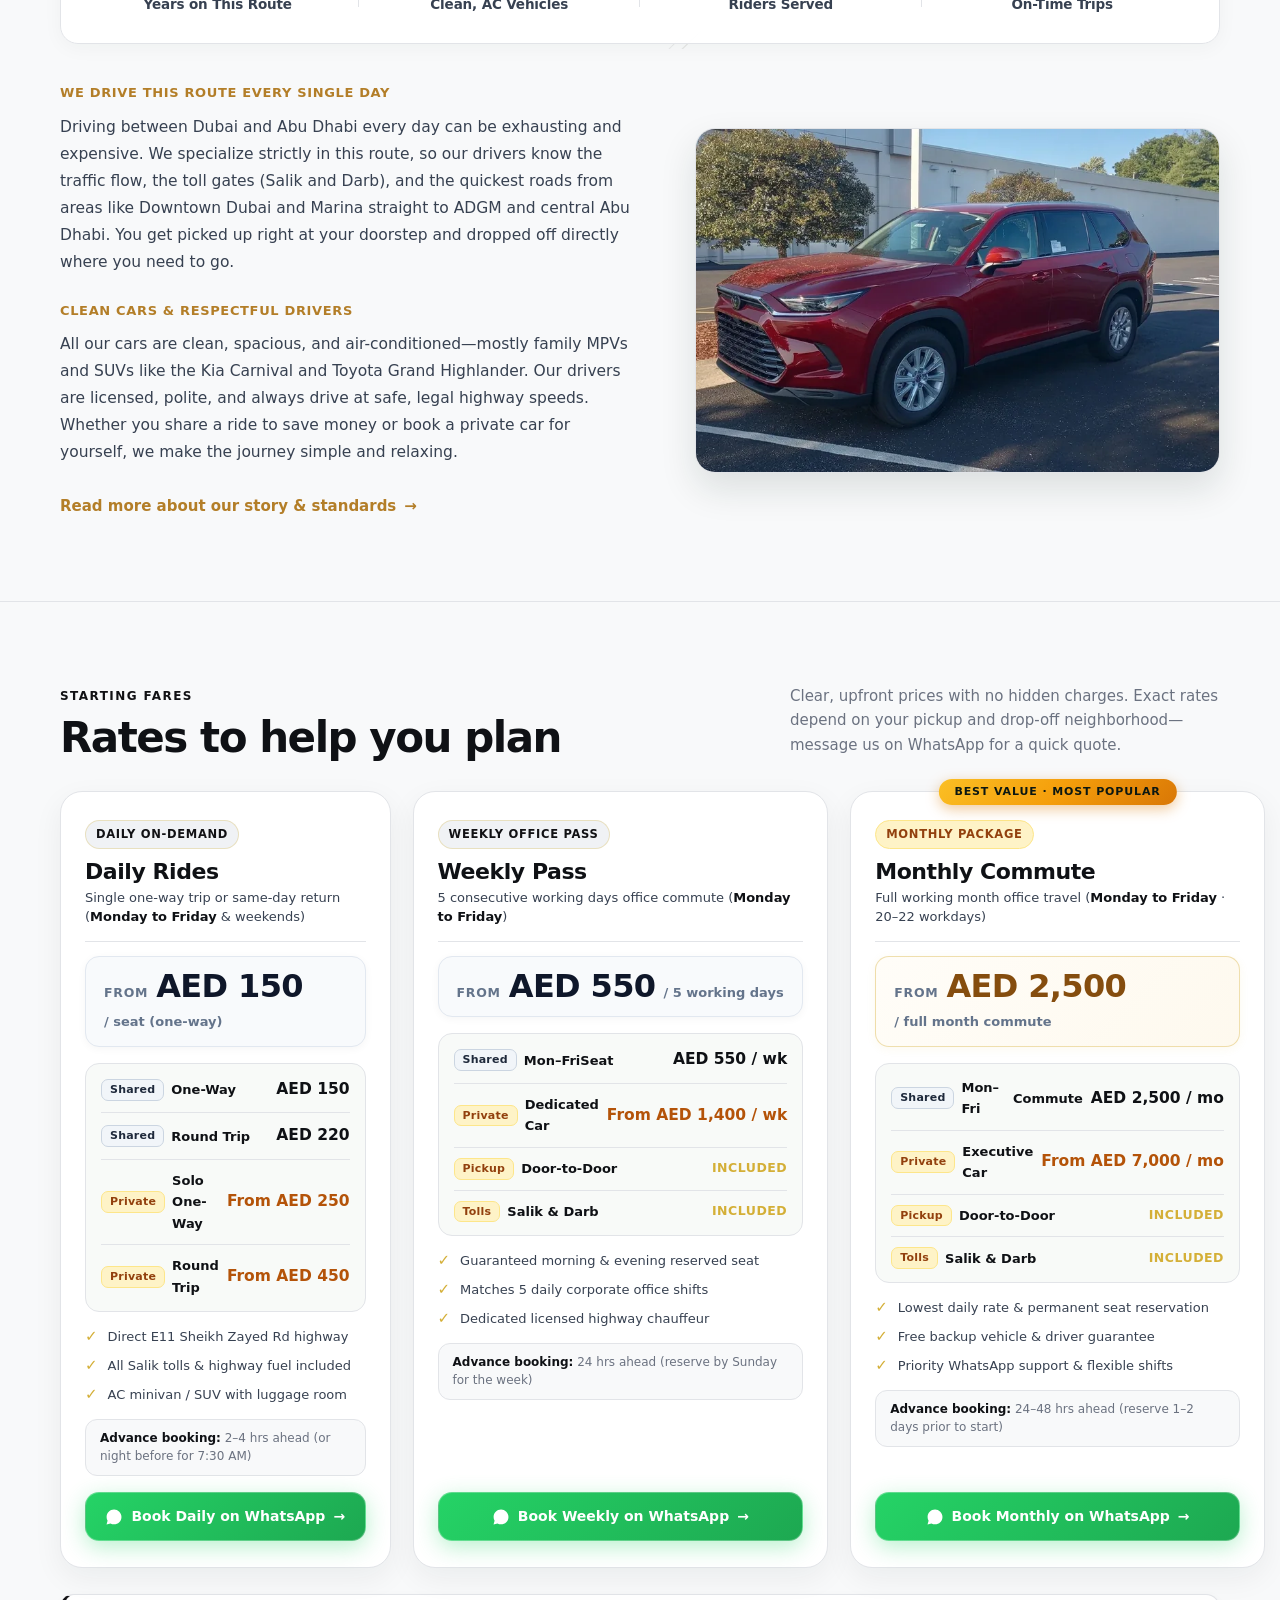
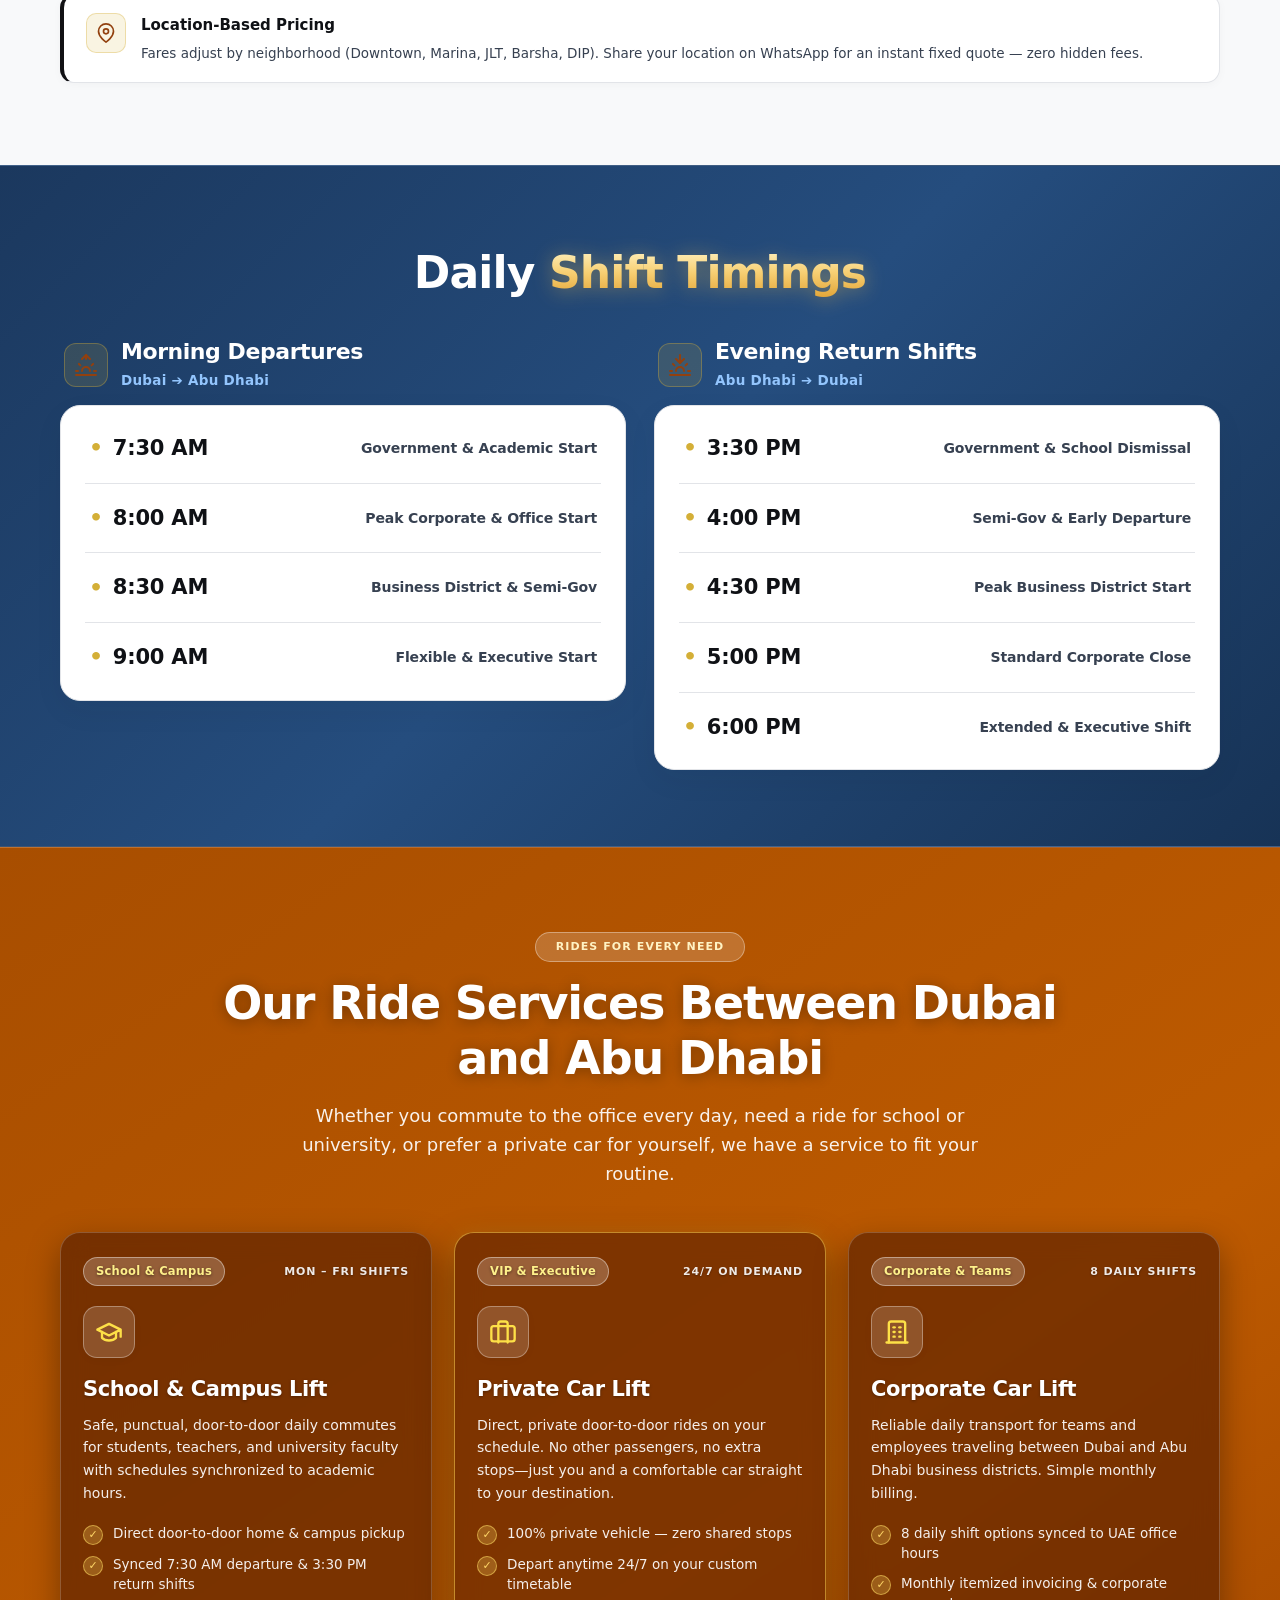
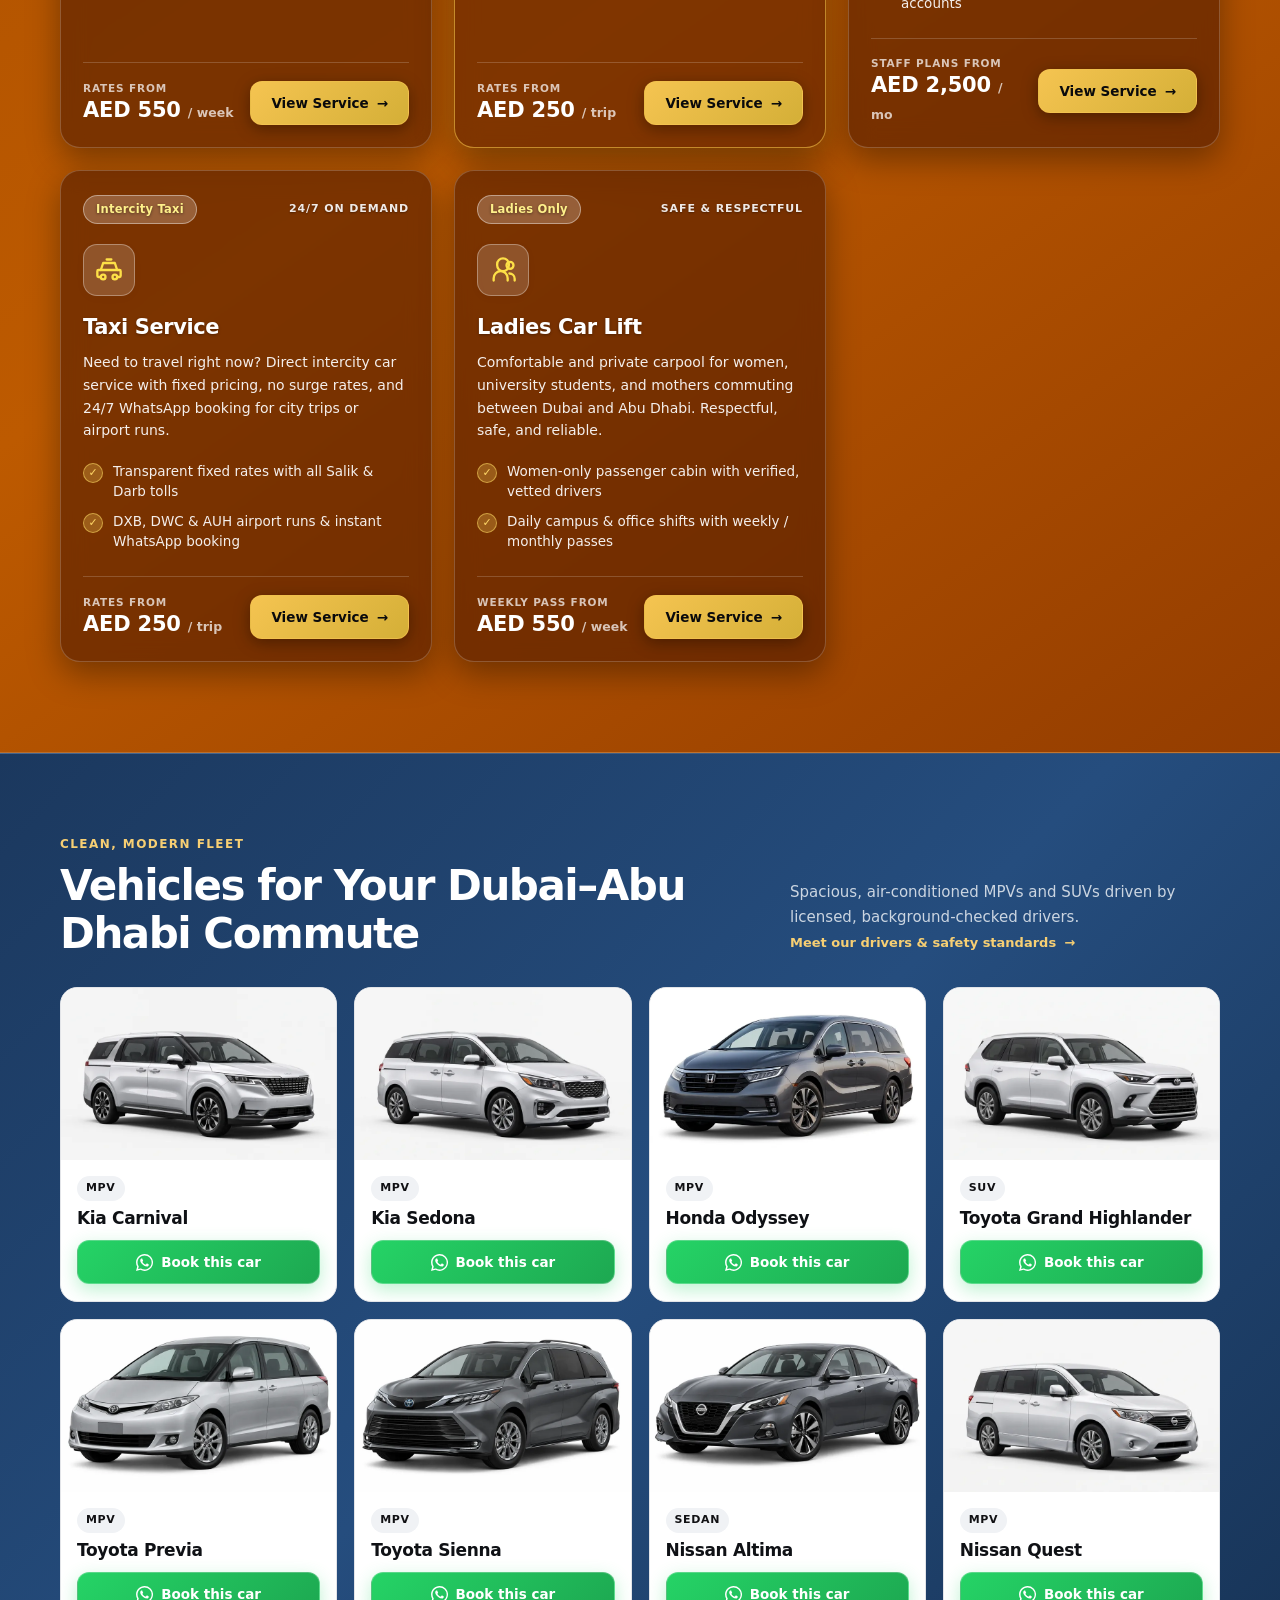
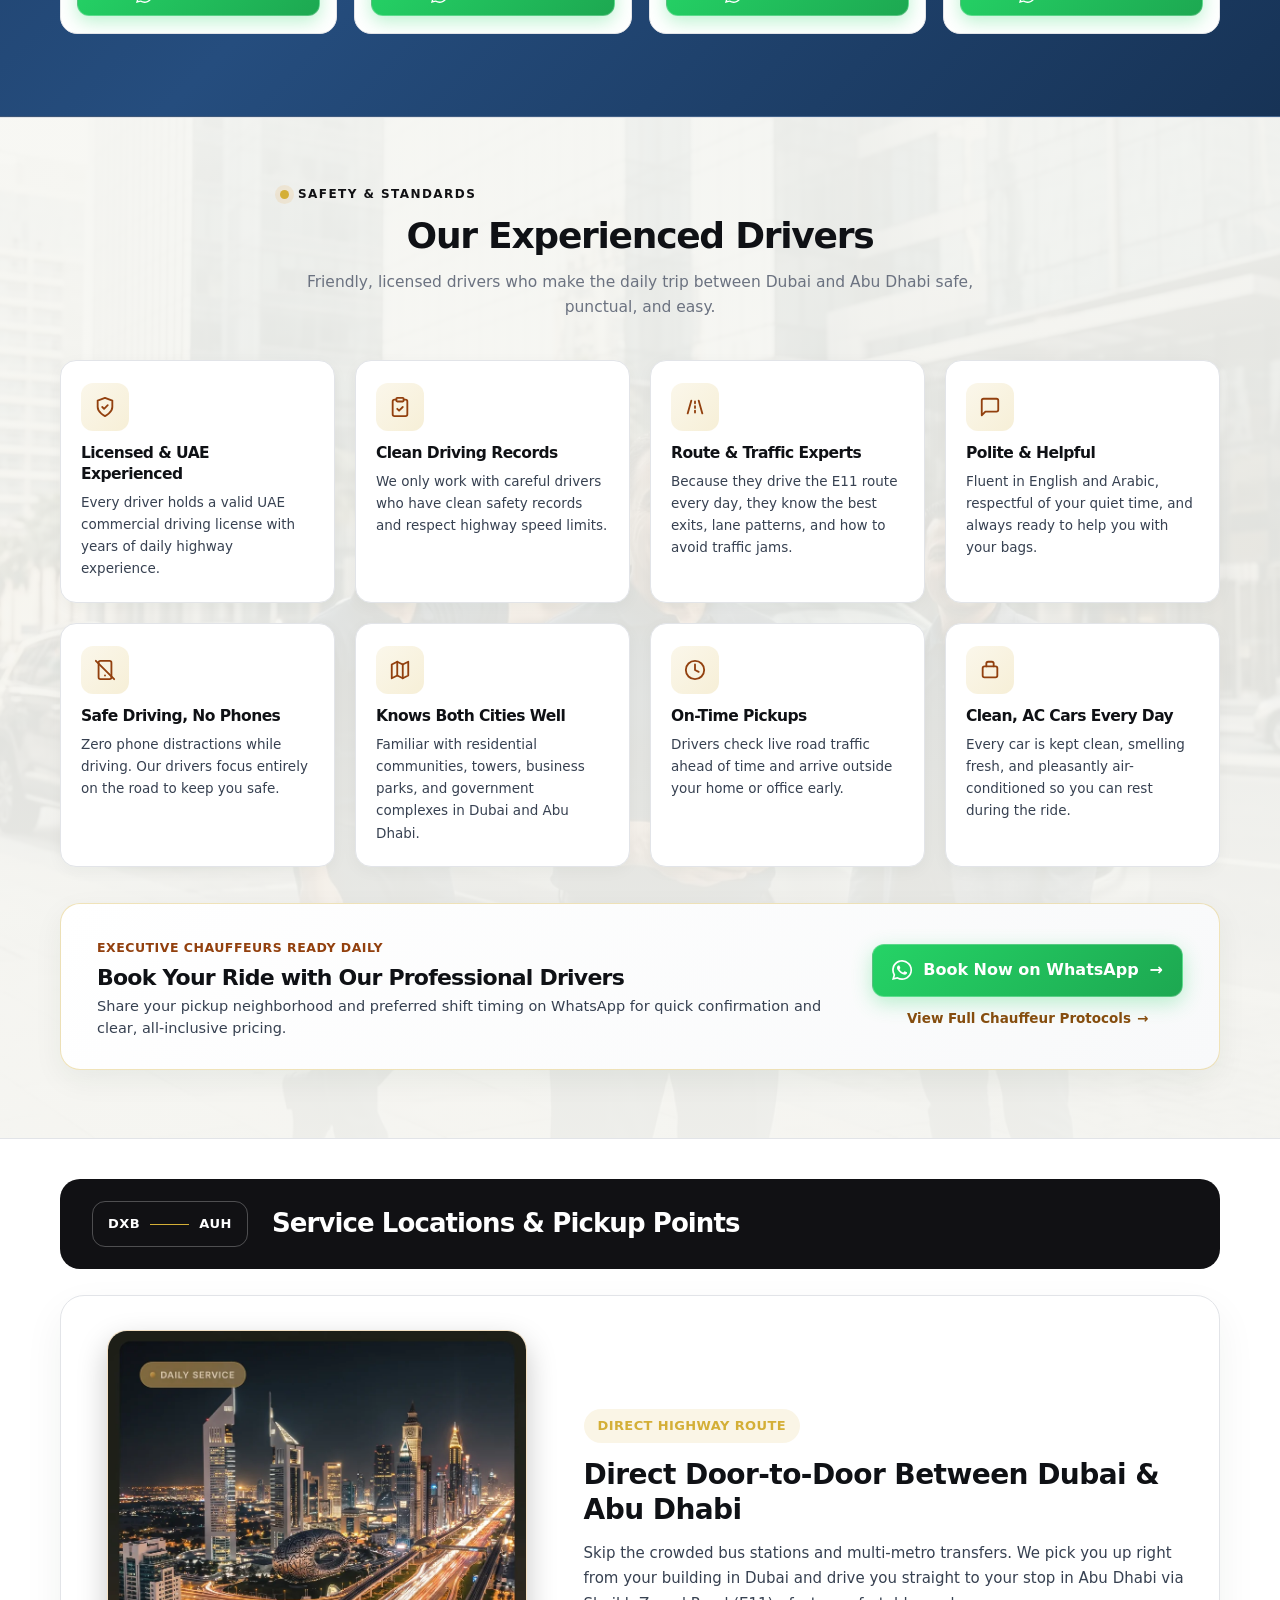
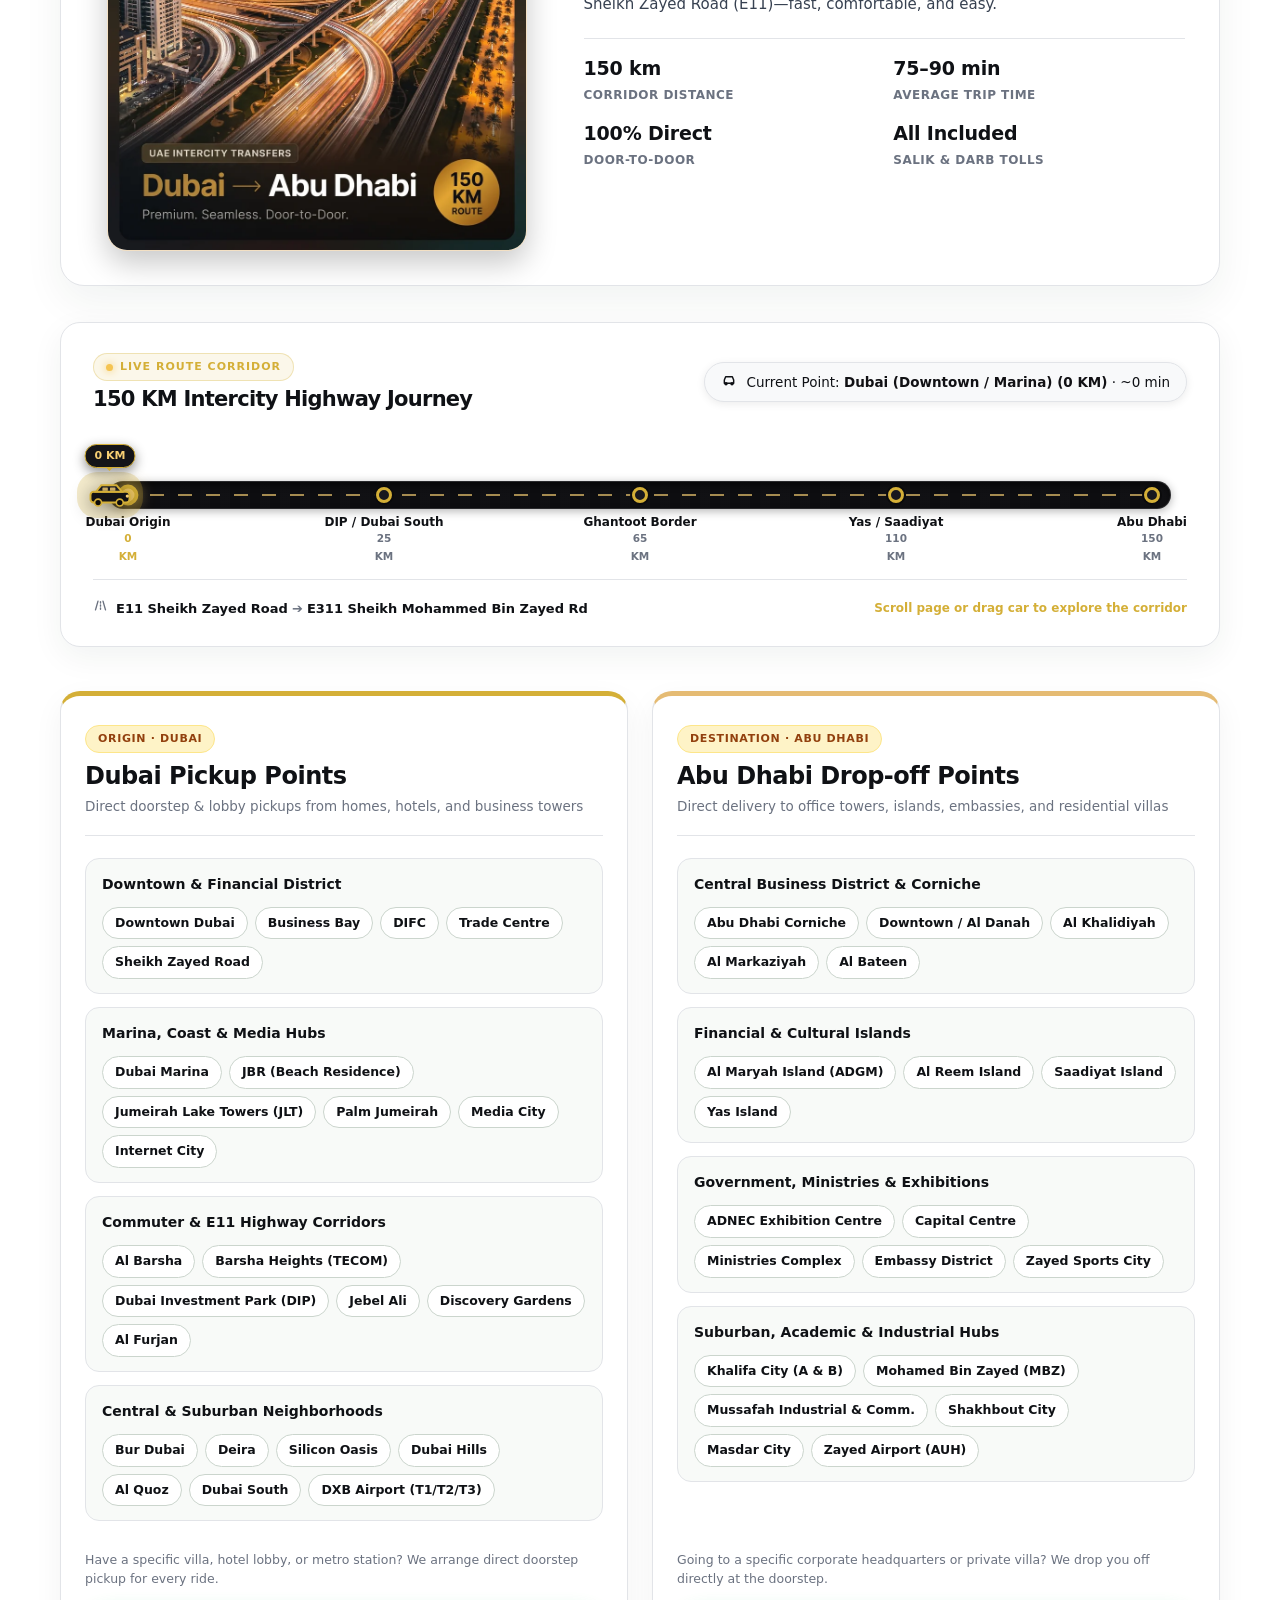
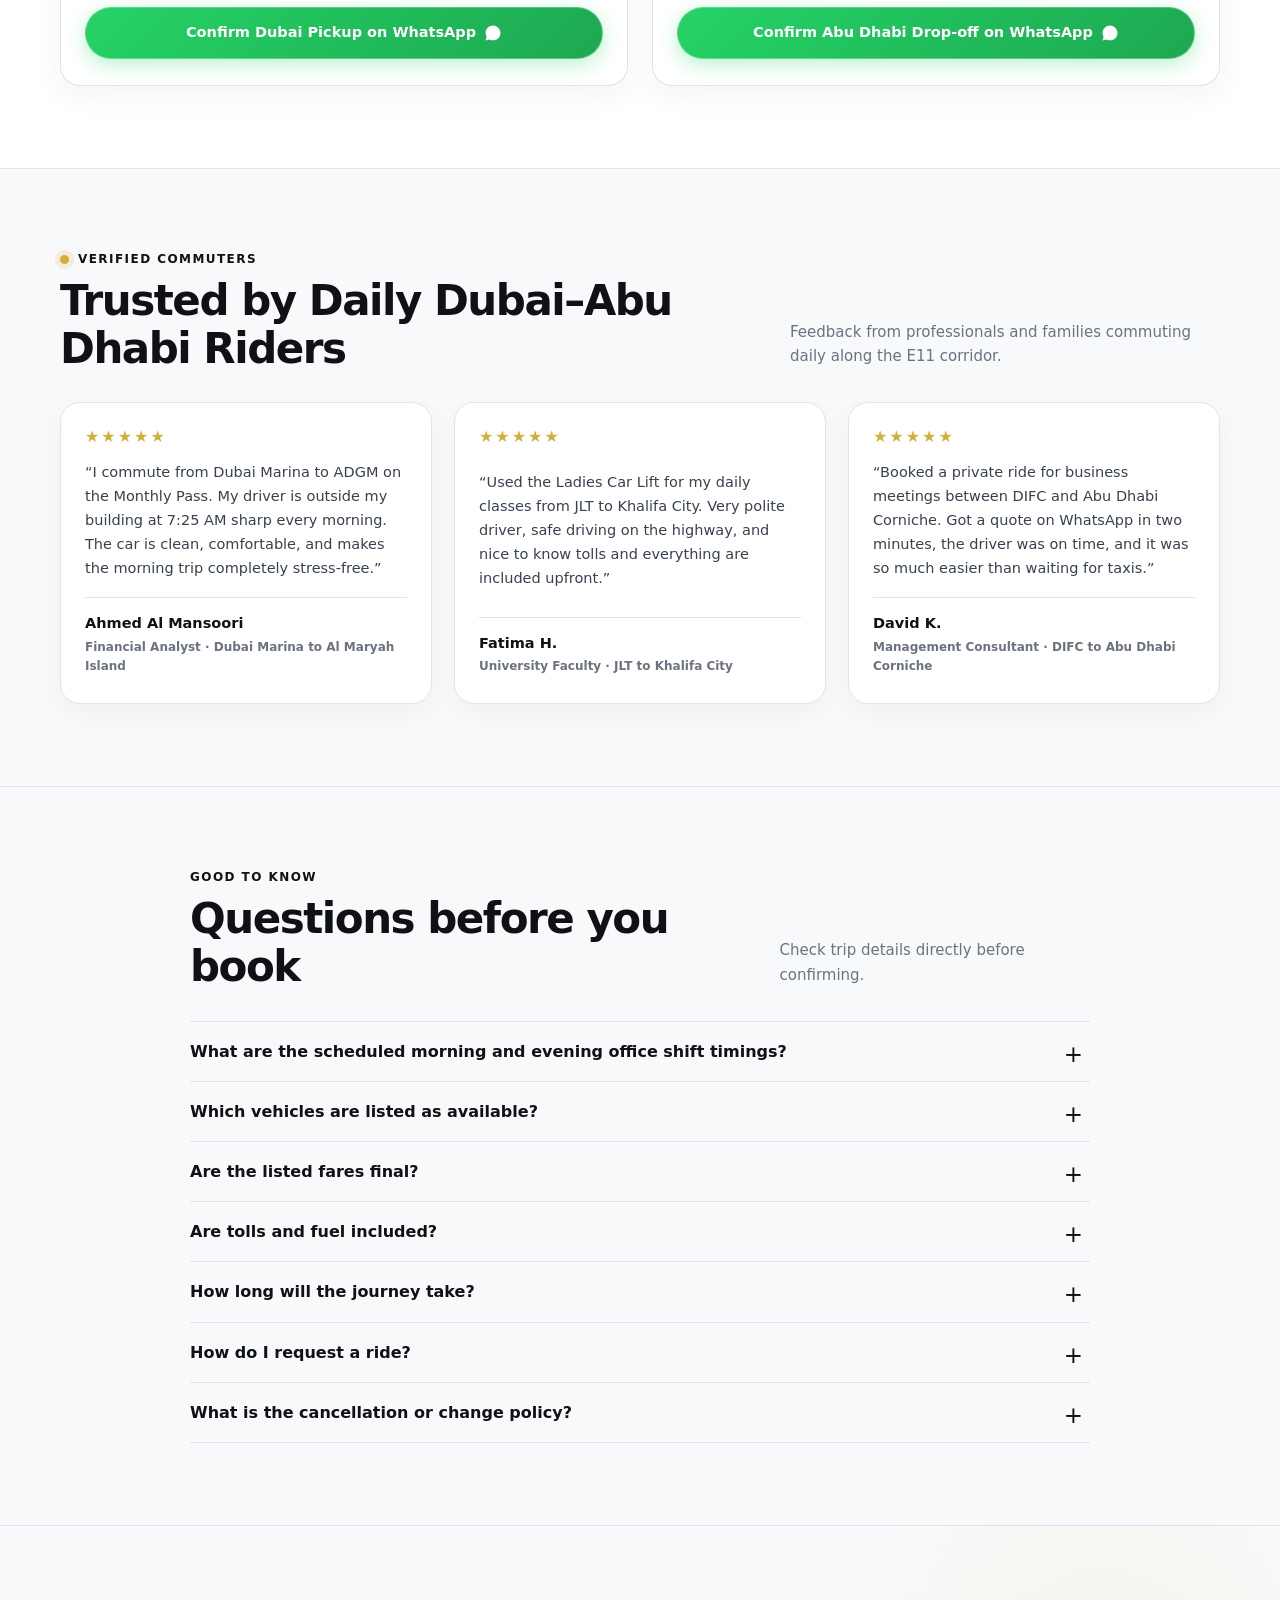
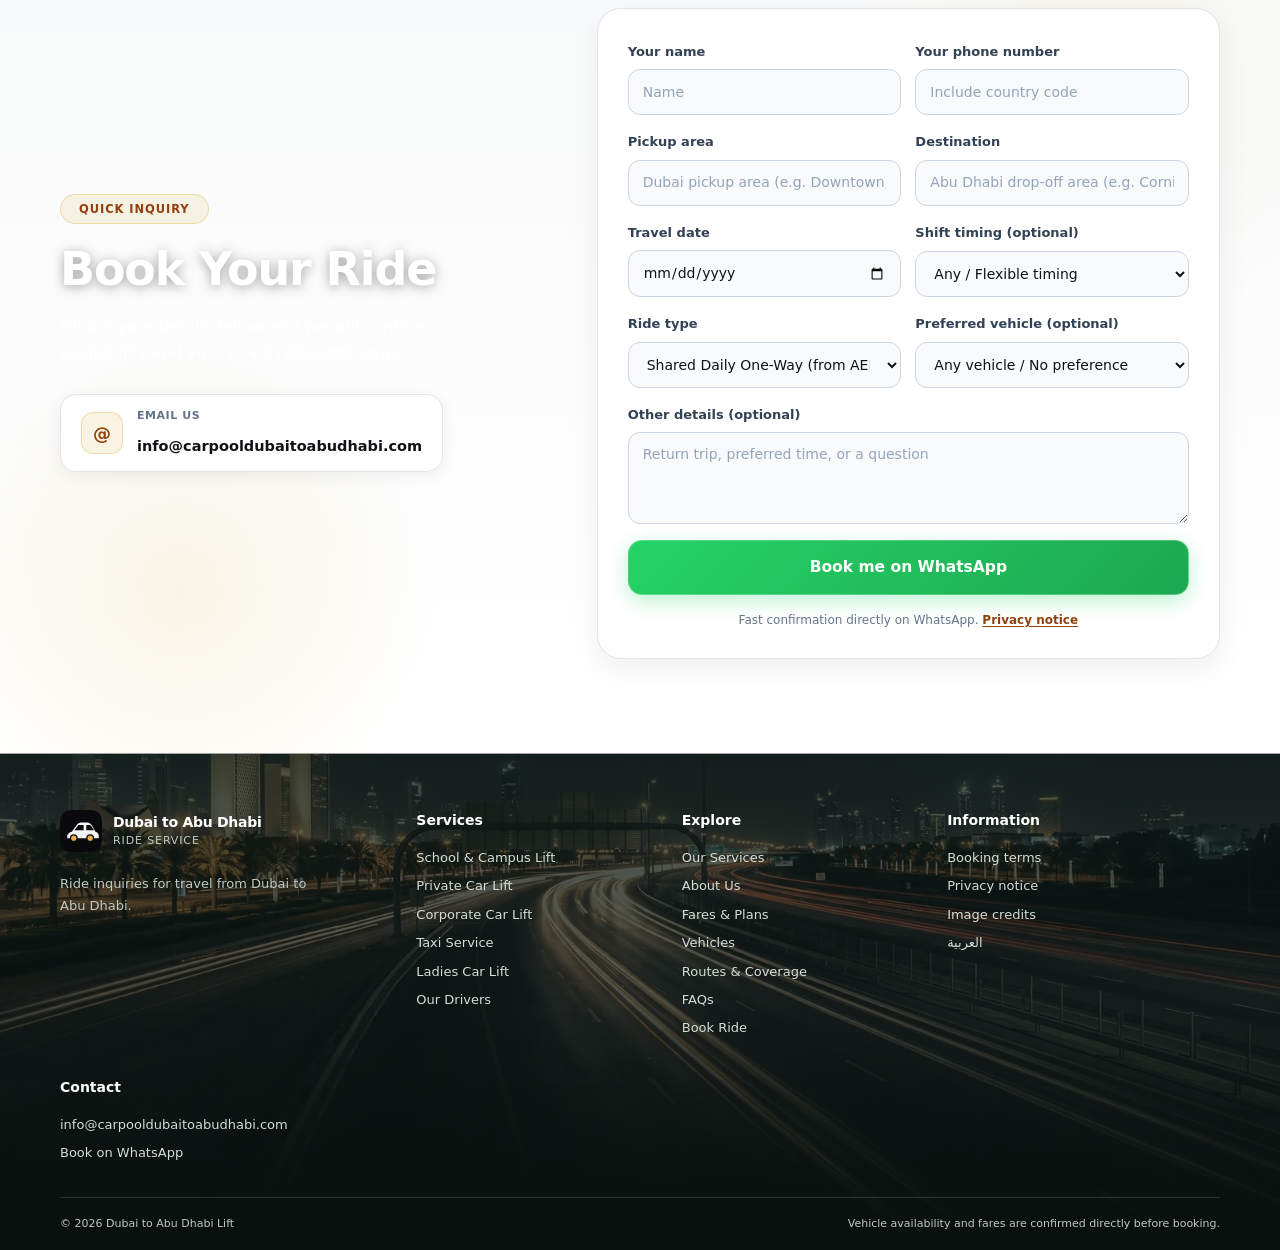
==== commit a5b4574d: "Fix 'Read more about our story & standards' link by removing instant redirect in about.html and enab" ====
--- a/index.html
+++ b/index.html
@@ -53,7 +53,7 @@
   ]
 }
 </script>
-  <link rel="stylesheet" href="css/style.css?v=25">
+  <link rel="stylesheet" href="css/style.css?v=27">
 </head>
 
 <body>
@@ -1531,8 +1531,8 @@
     </button>
   </div>
 
-  <script src="js/config.js?v=26" defer></script>
-  <script src="js/main.js?v=26" defer></script>
+  <script src="js/config.js?v=27" defer></script>
+  <script src="js/main.js?v=27" defer></script>
 </body>
 
 </html>
--- a/css/style.css
+++ b/css/style.css
@@ -7545,14 +7545,31 @@
 }
 
 .about-more-link {
-  display: none;
+  display: inline-flex;
+  align-items: center;
+  gap: 8px;
   font-weight: 750;
-  font-size: 14px;
-  color: #92400e;
+  font-size: 15px;
+  color: #b37e28;
+  margin-top: 4px;
+  text-decoration: none;
+  transition: gap 0.2s ease, color 0.2s ease;
+  cursor: pointer;
+  width: fit-content;
+}
+
+.about-more-link:hover {
+  gap: 12px;
+  color: #8c5d13;
+  text-decoration: underline;
 }
 
 html[data-theme="dark"] .about-more-link {
   color: #f7cf73;
+}
+
+html[data-theme="dark"] .about-more-link:hover {
+  color: #fde68a;
 }
 
 /* 4. Cohesive Palette Unification (Black, White, Gold — zero rainbow clashes) */
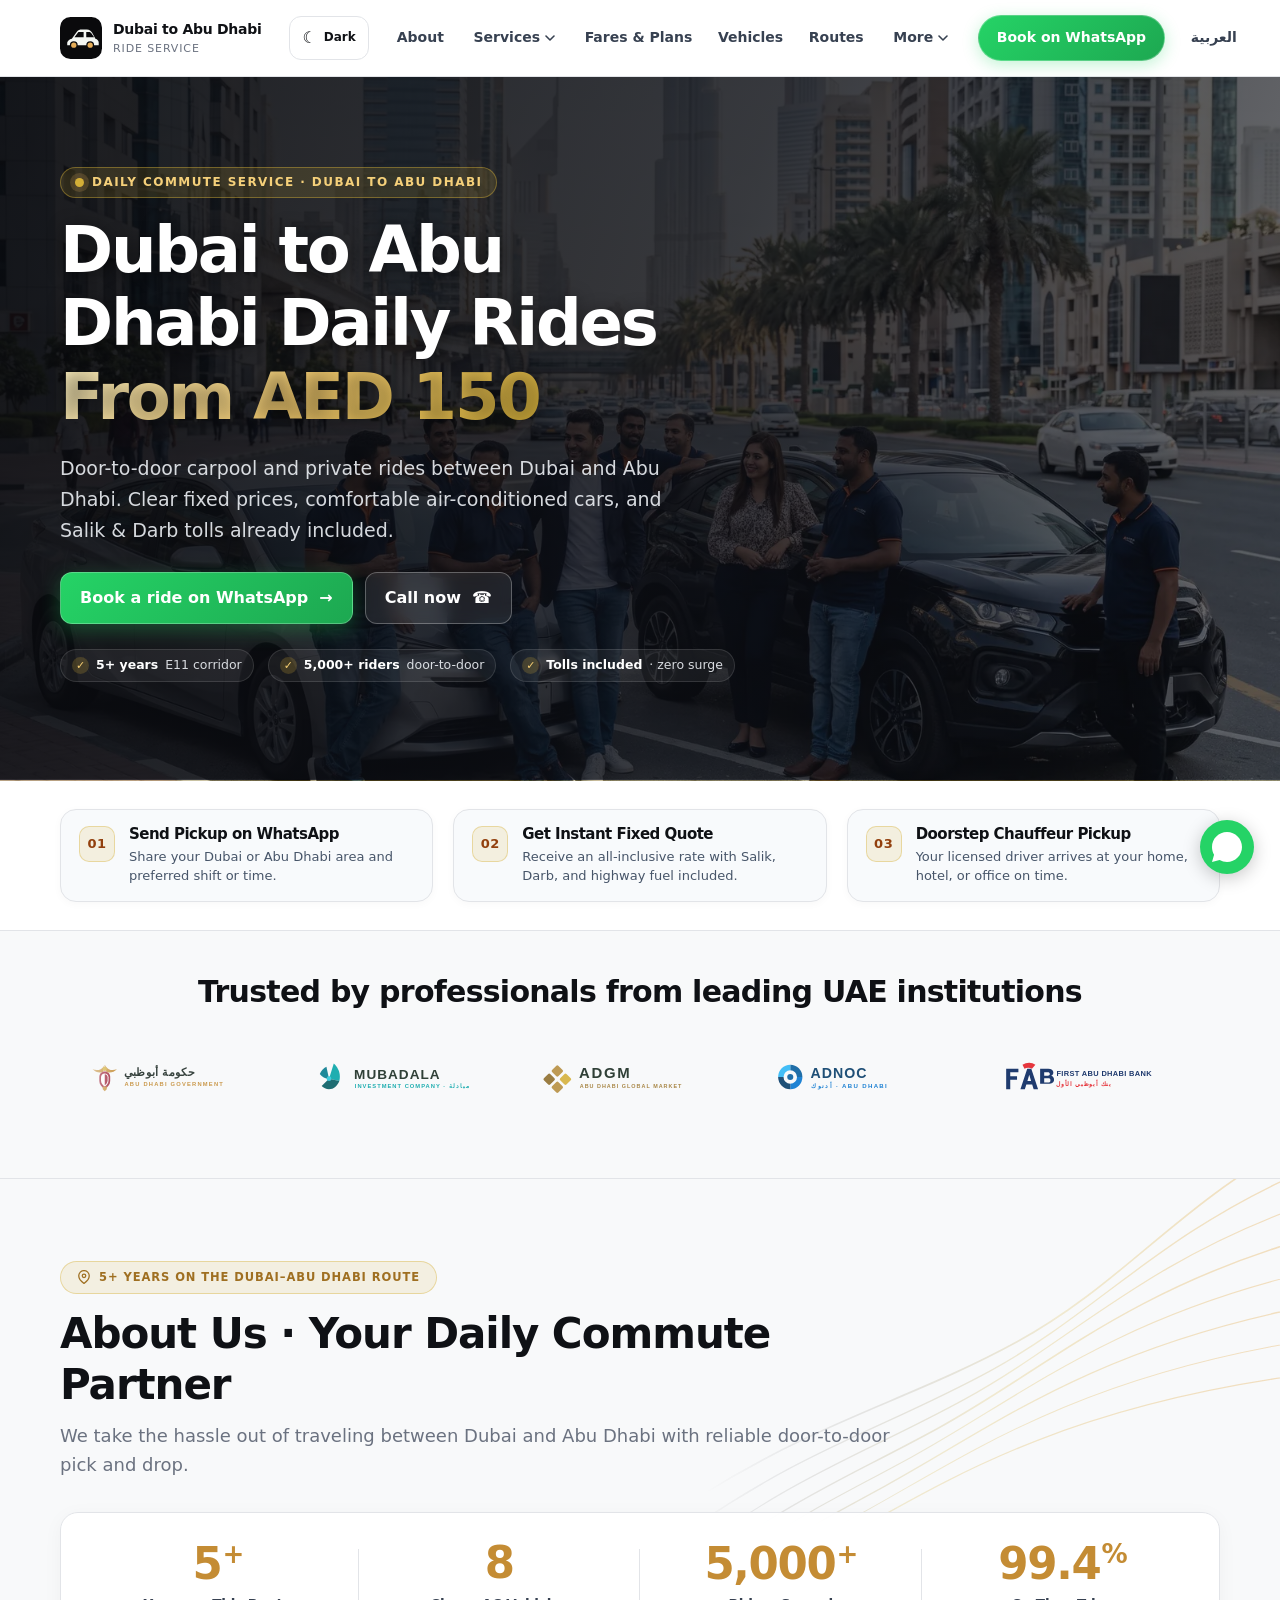
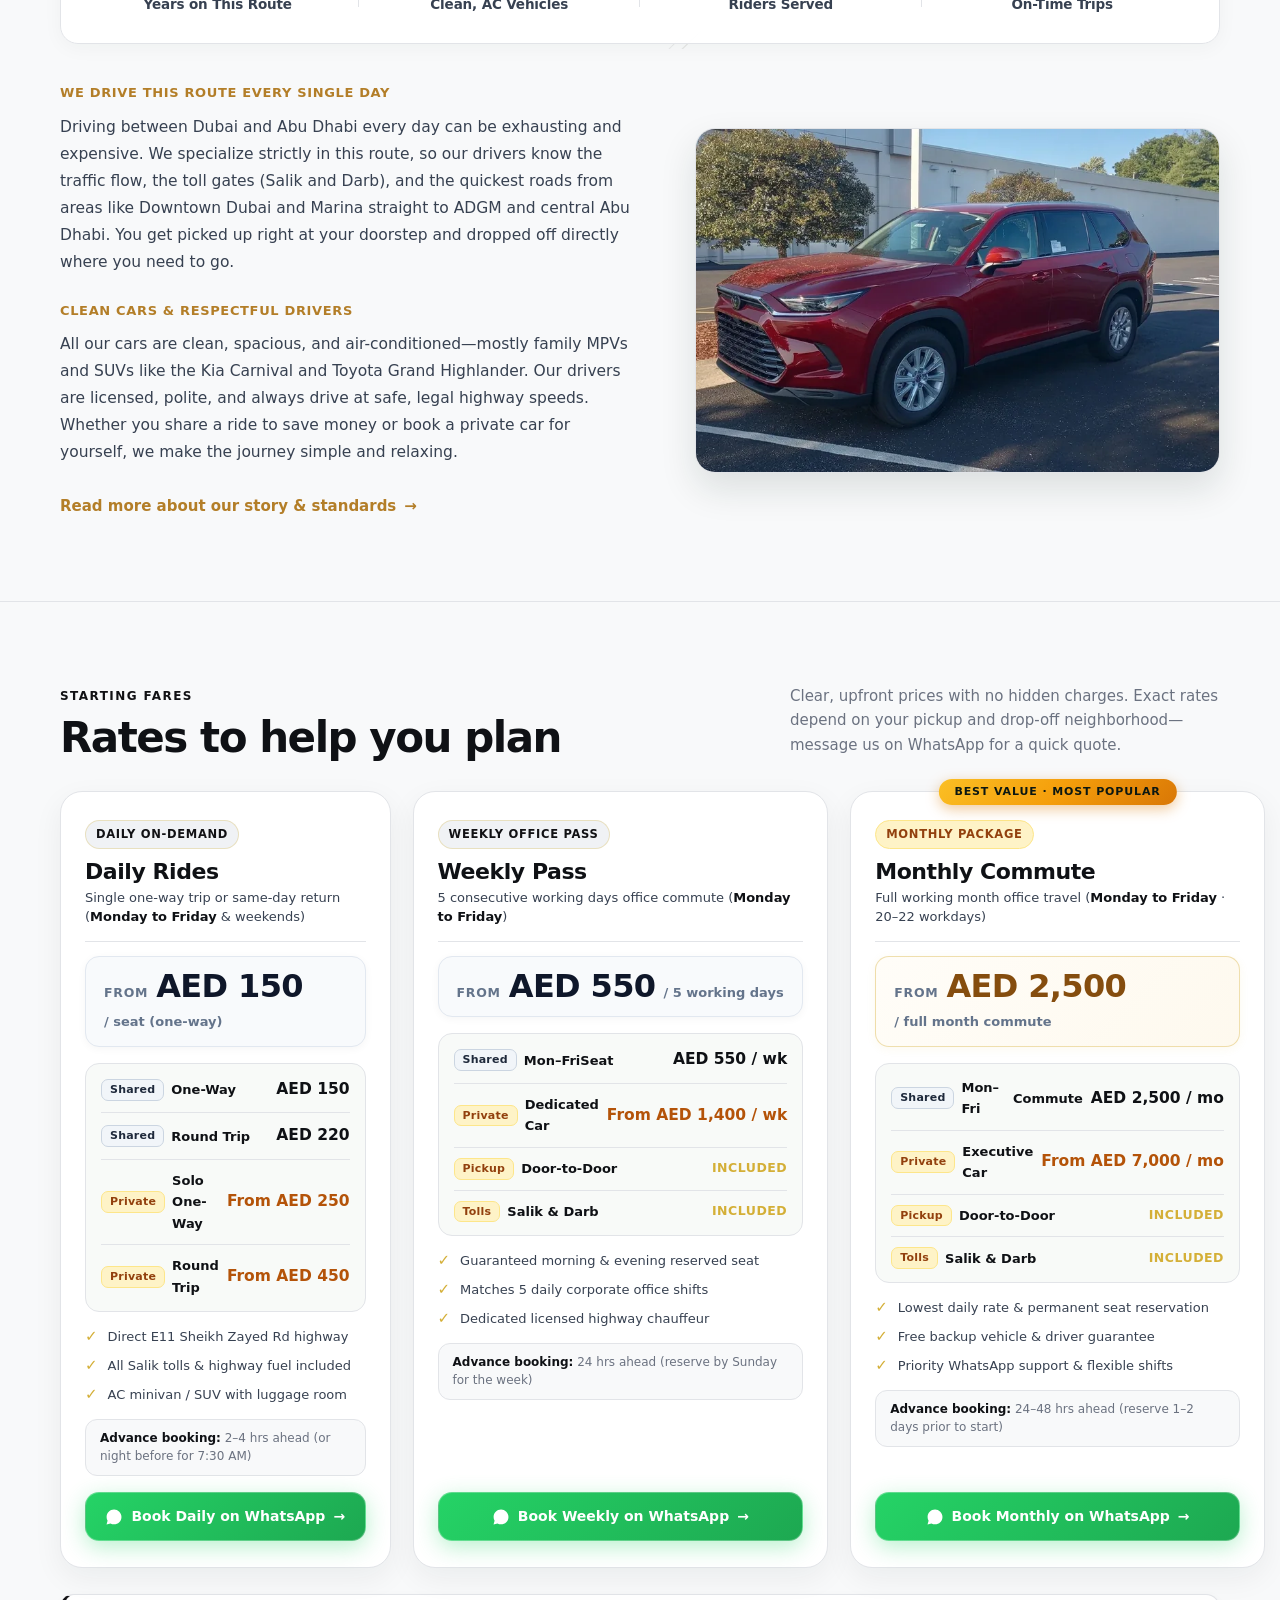
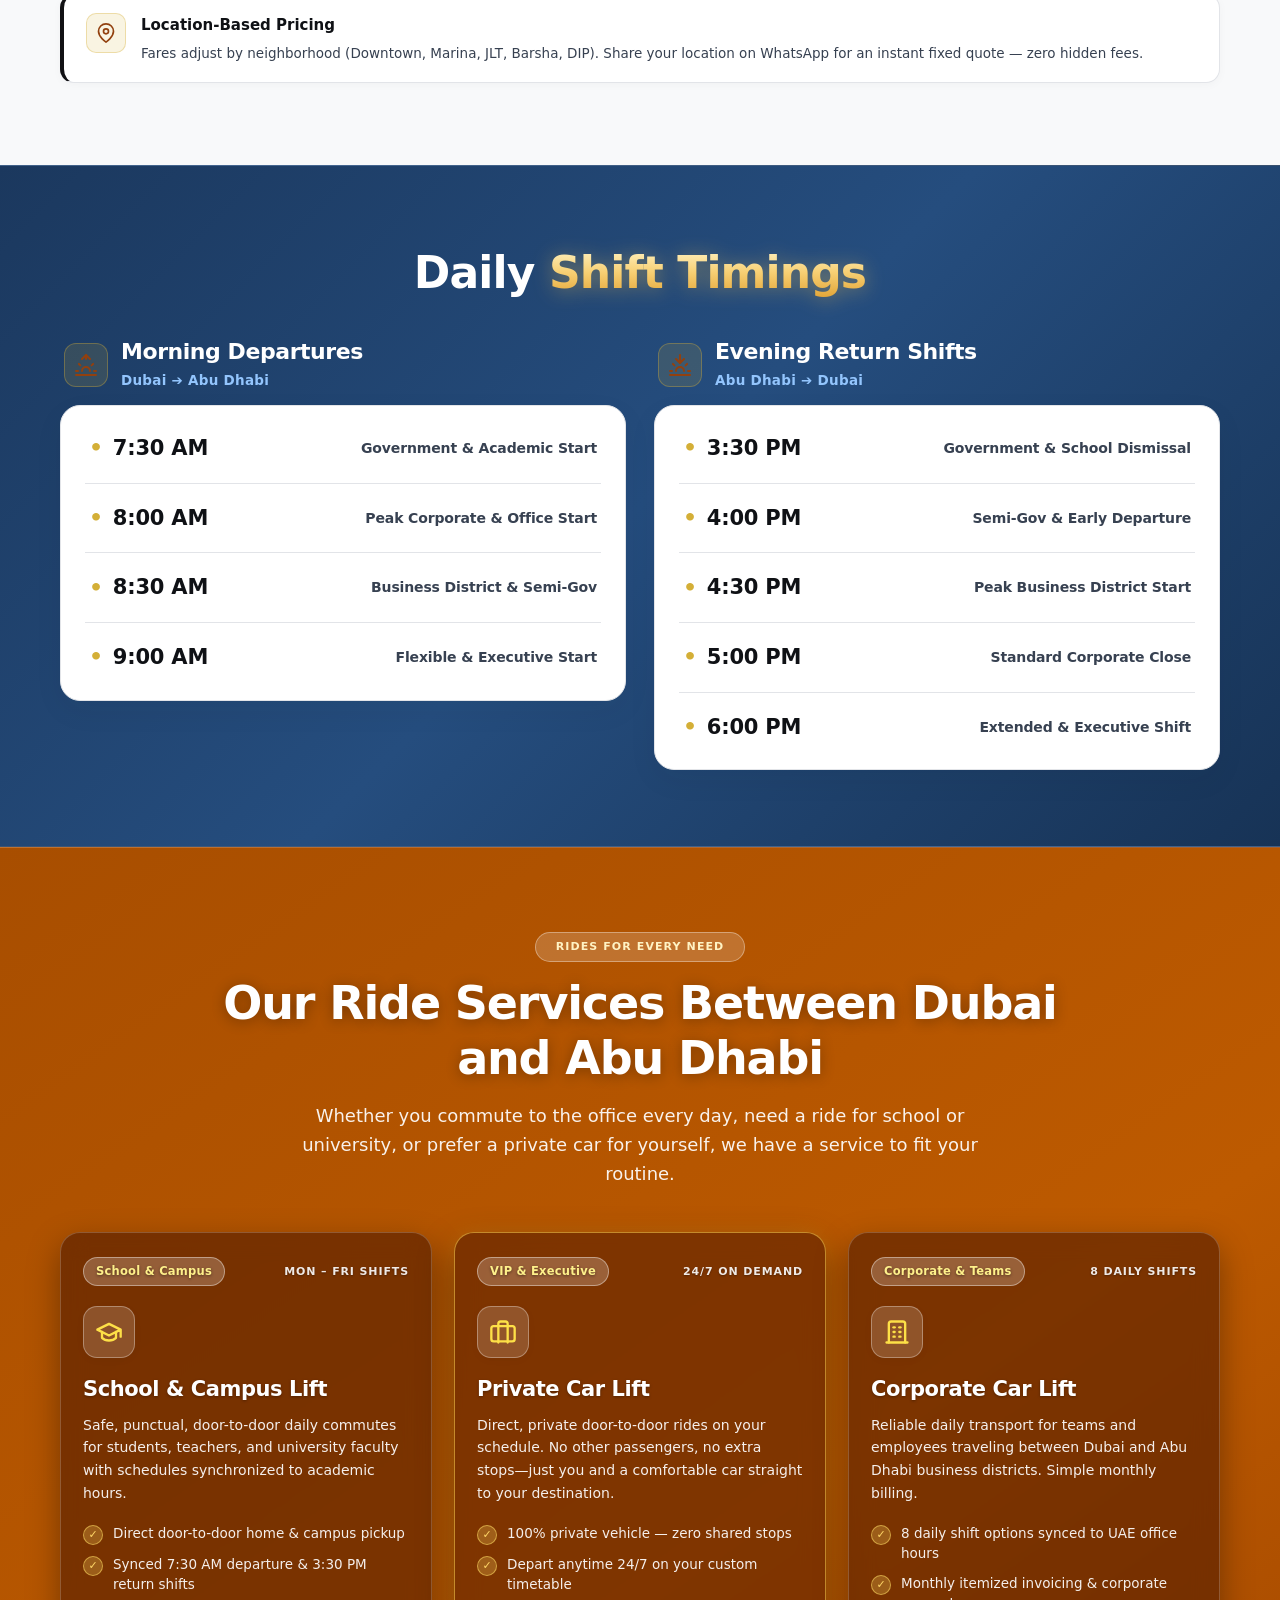
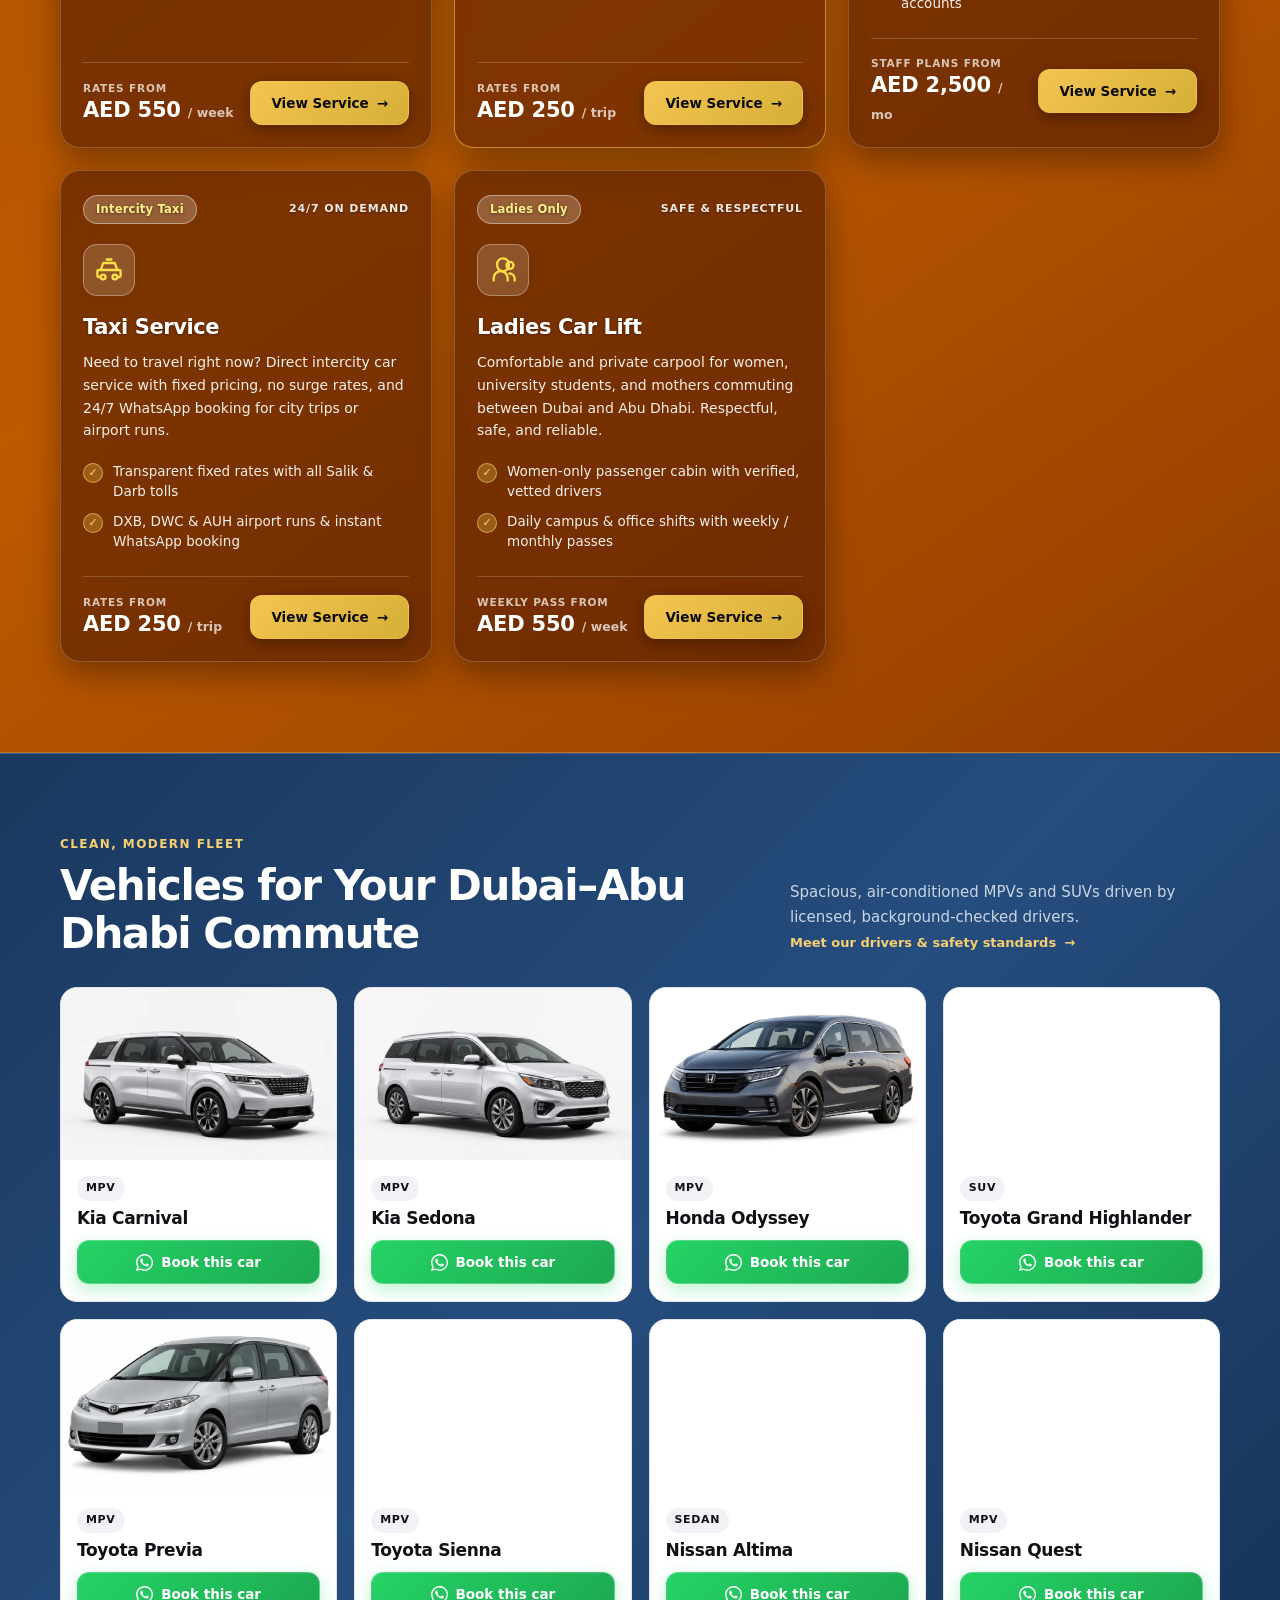
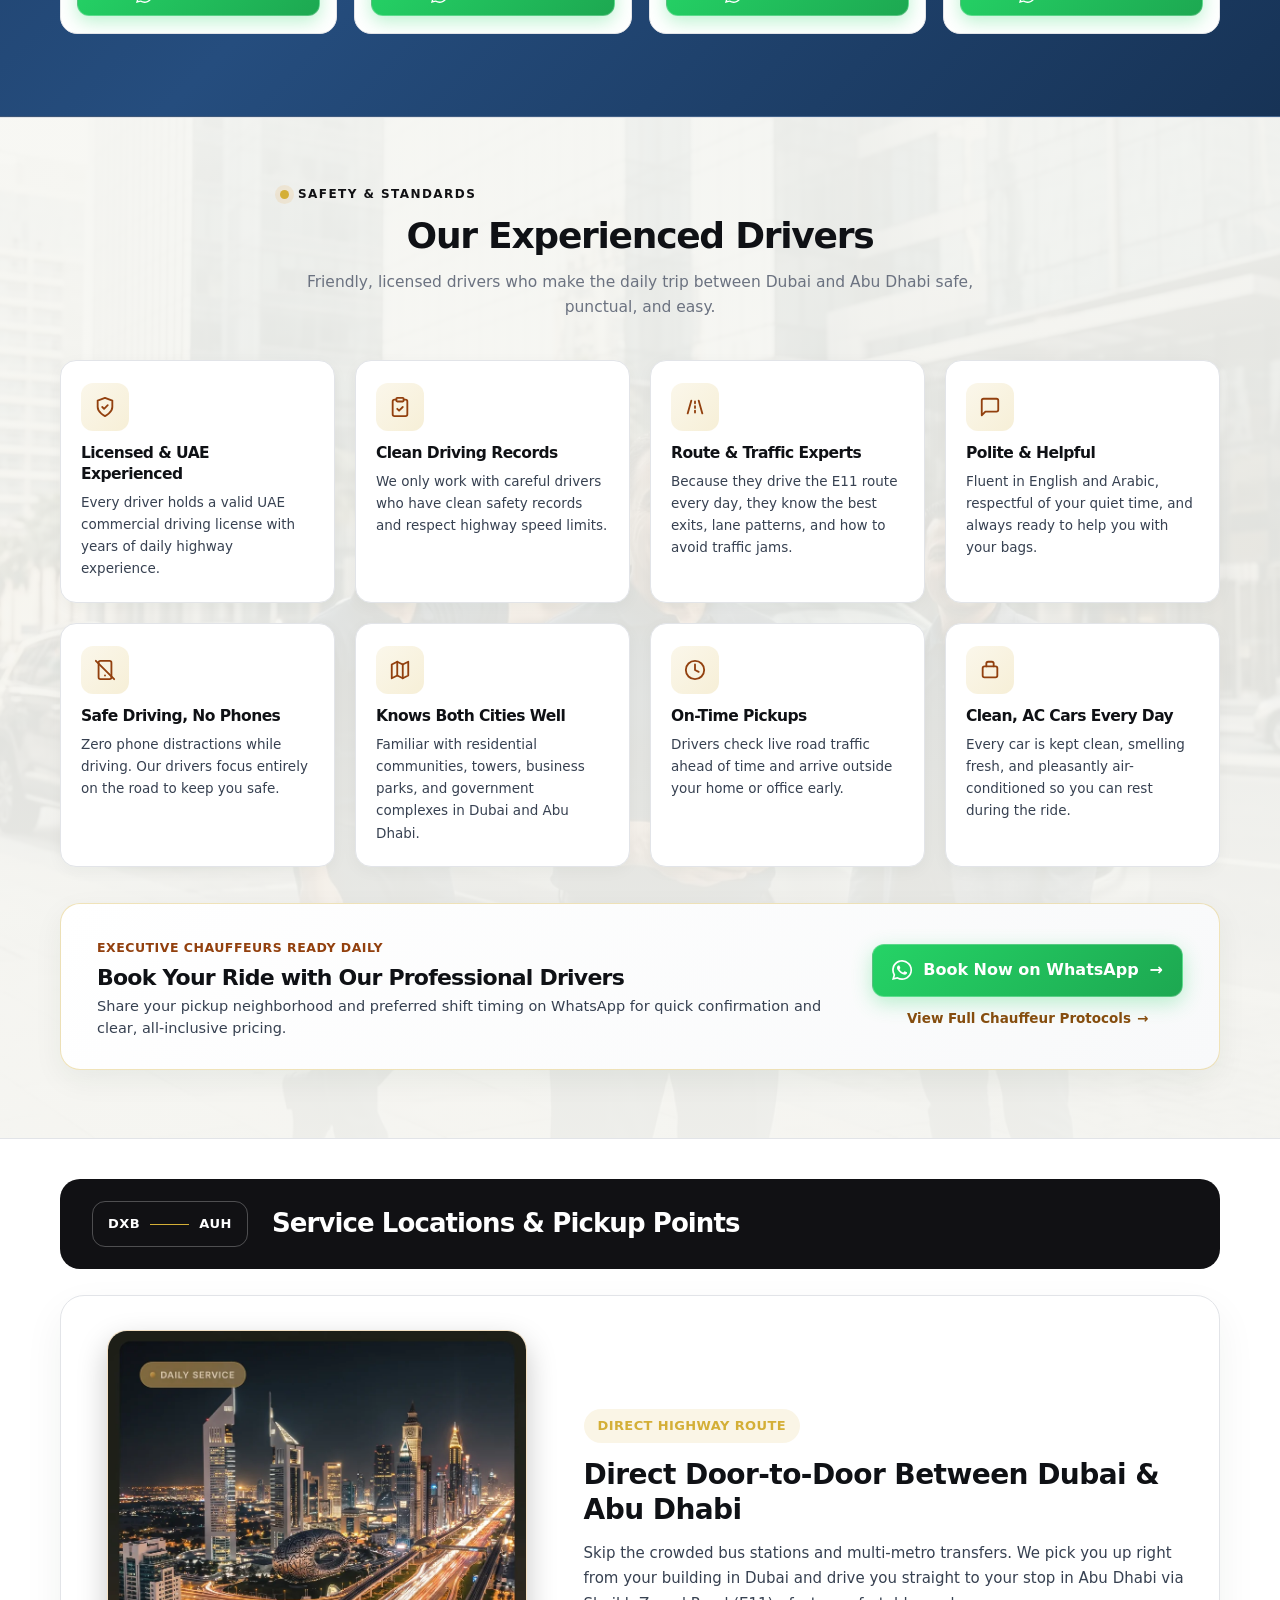
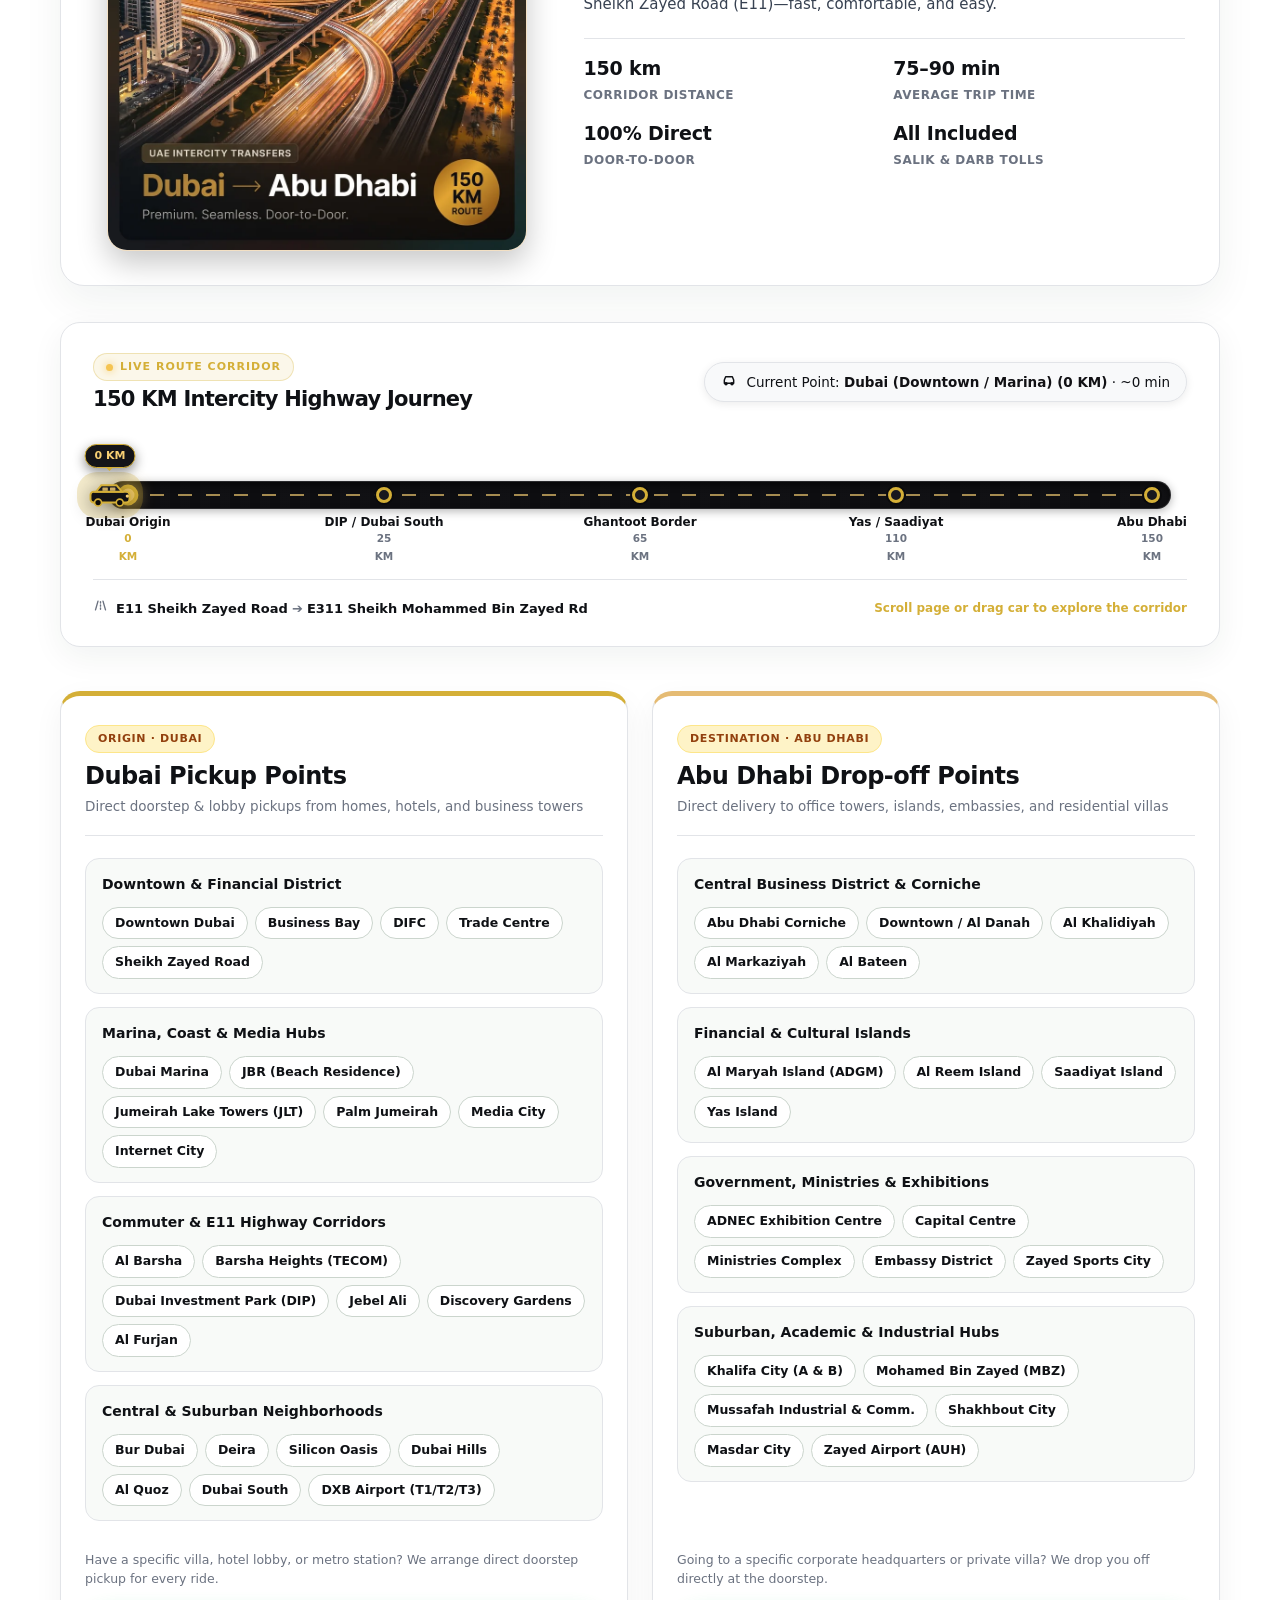
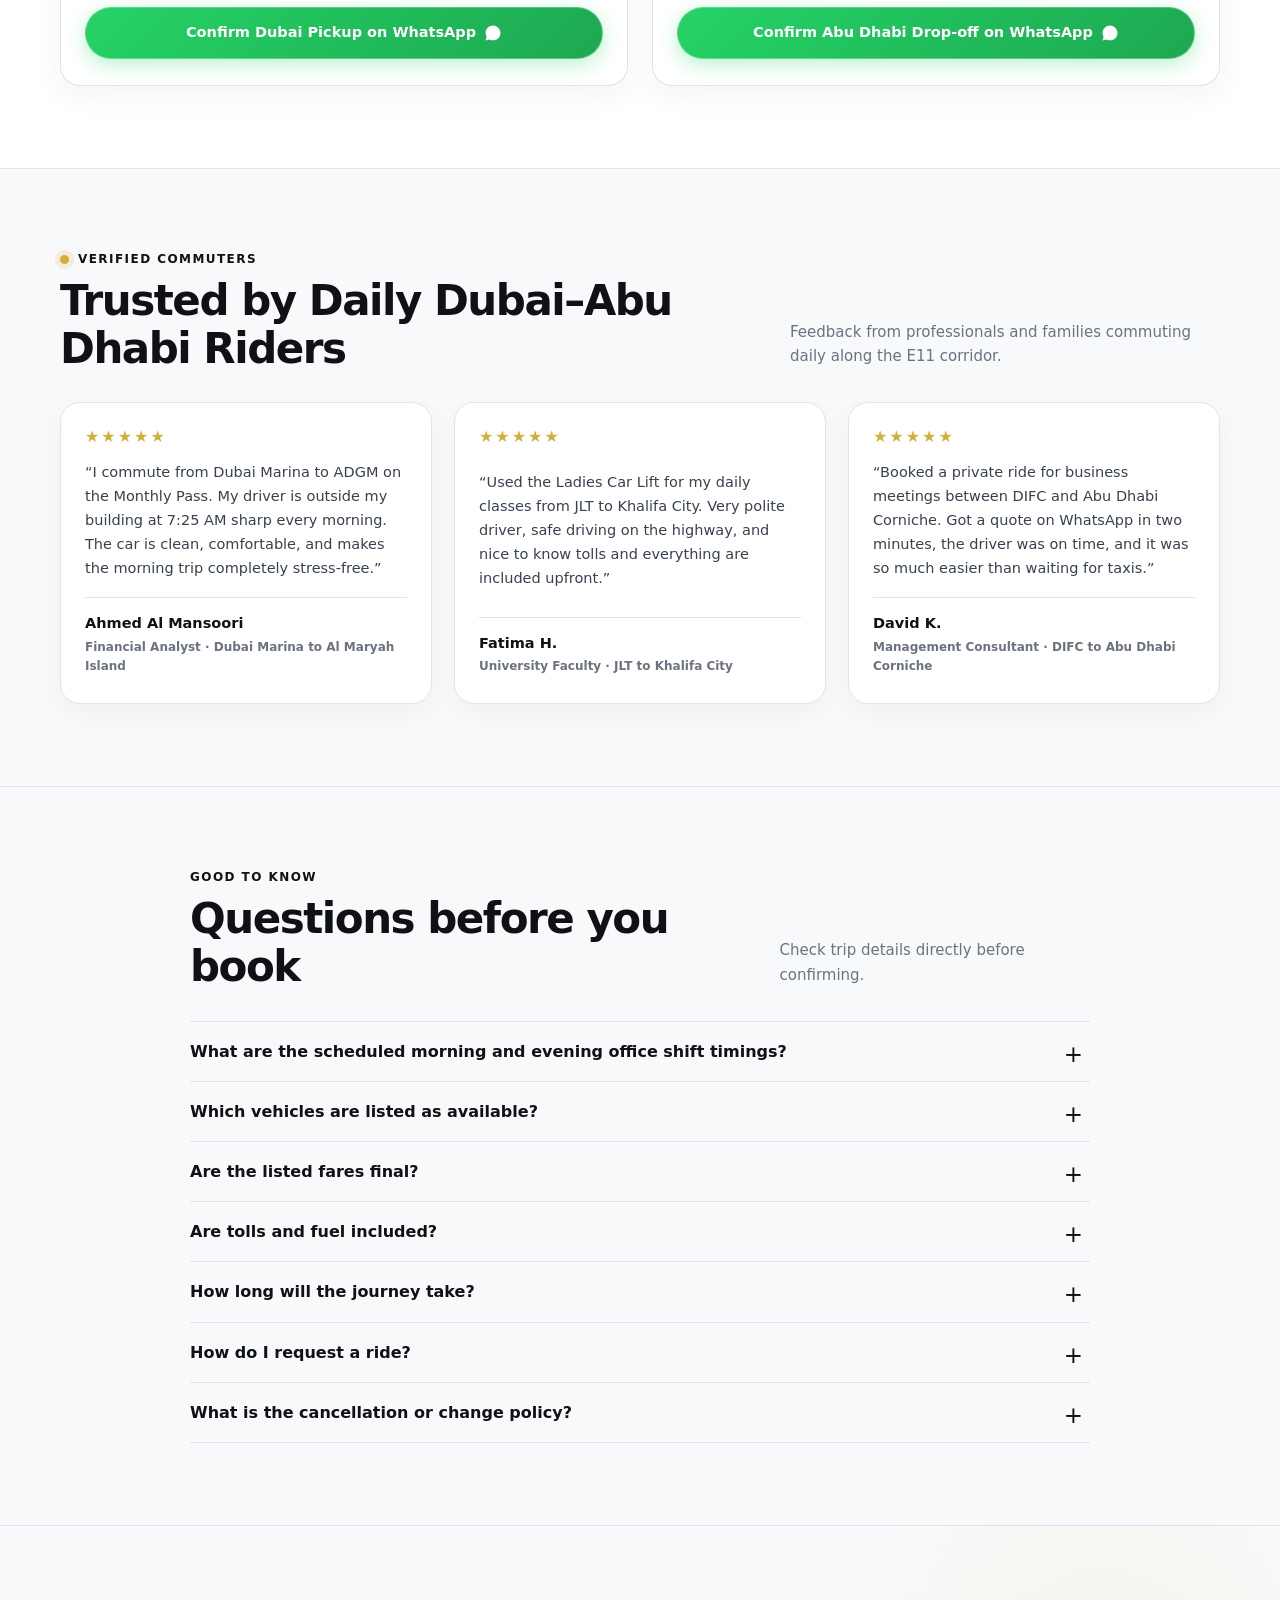
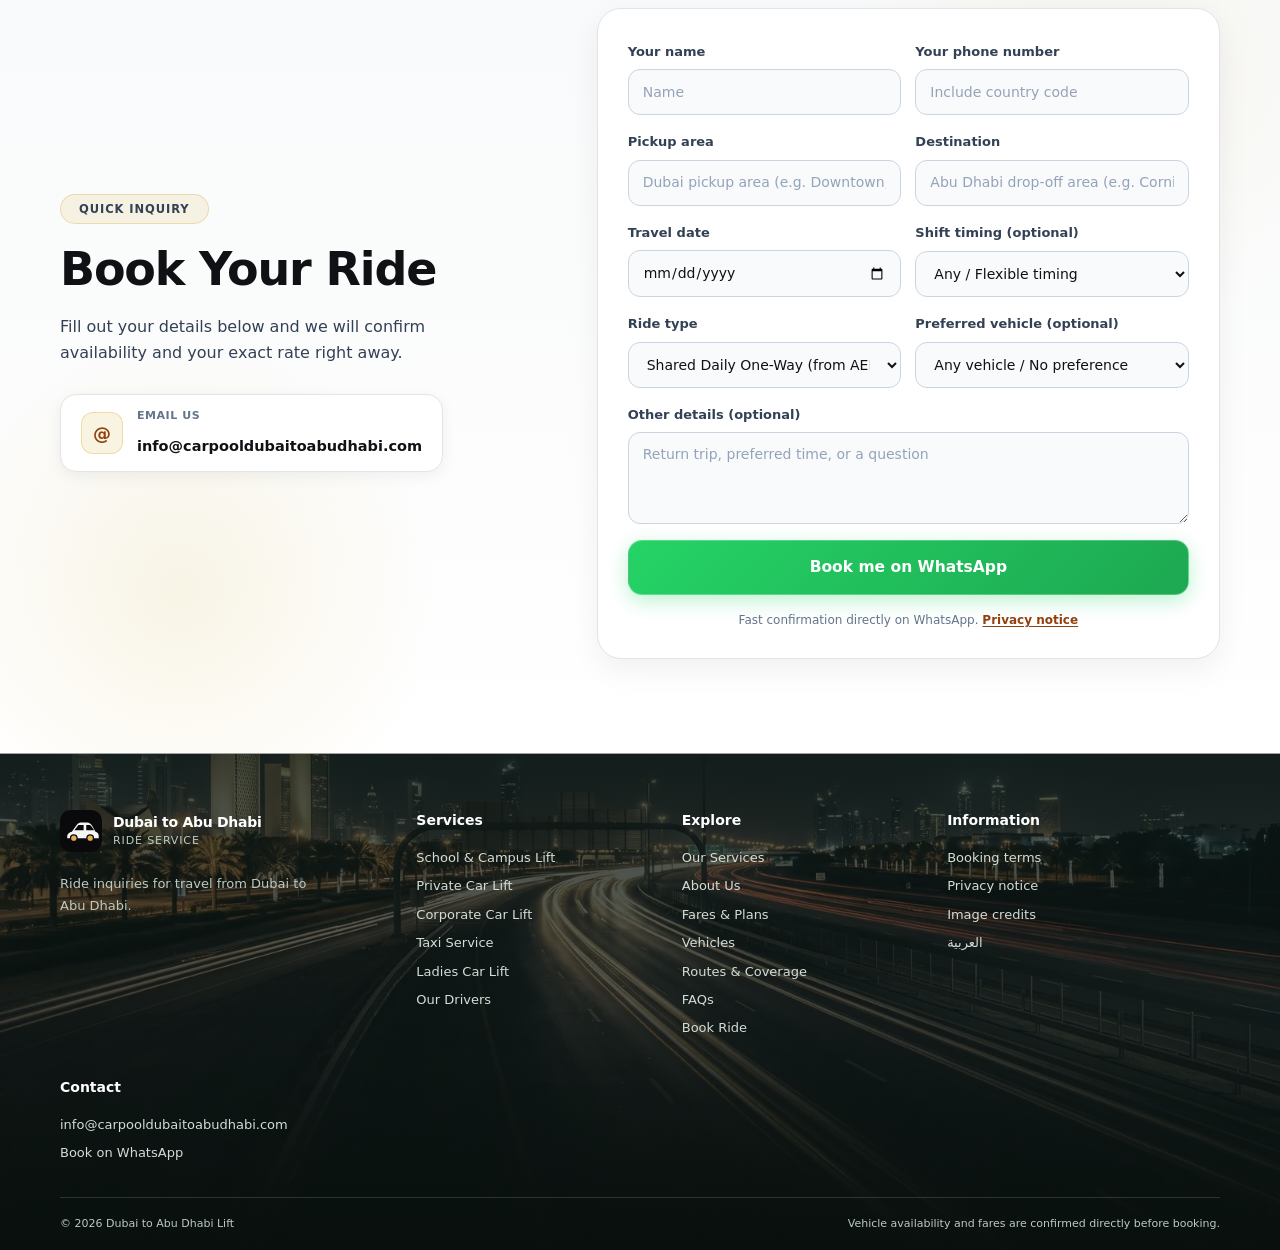
==== commit dd9e530e: "Fix 'Book Your Ride' heading and subtitle text color in Light Mode" ====
--- a/index.html
+++ b/index.html
@@ -53,7 +53,7 @@
   ]
 }
 </script>
-  <link rel="stylesheet" href="css/style.css?v=27">
+  <link rel="stylesheet" href="css/style.css?v=28">
 </head>
 
 <body>
@@ -1531,8 +1531,8 @@
     </button>
   </div>
 
-  <script src="js/config.js?v=27" defer></script>
-  <script src="js/main.js?v=27" defer></script>
+  <script src="js/config.js?v=28" defer></script>
+  <script src="js/main.js?v=28" defer></script>
 </body>
 
 </html>
--- a/css/style.css
+++ b/css/style.css
@@ -3214,17 +3214,16 @@
 .contact-copy h2 {
   font-size: clamp(32px, 3.8vw, 46px);
   font-weight: 850;
-  color: #ffffff !important;
+  color: var(--ink);
   letter-spacing: -.025em;
   line-height: 1.2;
   margin: 0 0 16px;
-  text-shadow: 0 2px 12px rgba(0, 0, 0, 0.35);
 }
 
 .contact-copy>p:not(.eyebrow):not(.contact-small) {
   font-size: 16px;
   line-height: 1.65;
-  color: rgba(255, 255, 255, 0.92);
+  color: var(--muted);
   margin: 0 0 28px;
   max-width: 440px;
 }
@@ -7752,12 +7751,16 @@
 
 html:not([data-theme="dark"]) .contact-copy h2,
 html[data-theme="light"] .contact-copy h2 {
-  color: #0f1115;
+  color: #0f1115 !important;
+  text-shadow: none !important;
 }
 
 html:not([data-theme="dark"]) .contact-copy p,
-html[data-theme="light"] .contact-copy p {
-  color: #334155;
+html[data-theme="light"] .contact-copy p,
+html:not([data-theme="dark"]) .contact-copy>p:not(.eyebrow):not(.contact-small),
+html[data-theme="light"] .contact-copy>p:not(.eyebrow):not(.contact-small) {
+  color: #334155 !important;
+  text-shadow: none !important;
 }
 
 html:not([data-theme="dark"]) .contact-copy .eyebrow,
@@ -7830,11 +7833,13 @@
 }
 
 html[data-theme="dark"] .contact-copy h2 {
-  color: #ffffff;
-}
-
-html[data-theme="dark"] .contact-copy p {
-  color: rgba(255, 255, 255, 0.82);
+  color: #ffffff !important;
+  text-shadow: 0 2px 12px rgba(0, 0, 0, 0.35);
+}
+
+html[data-theme="dark"] .contact-copy p,
+html[data-theme="dark"] .contact-copy>p:not(.eyebrow):not(.contact-small) {
+  color: rgba(255, 255, 255, 0.88) !important;
 }
 
 html[data-theme="dark"] .contact-copy .eyebrow {
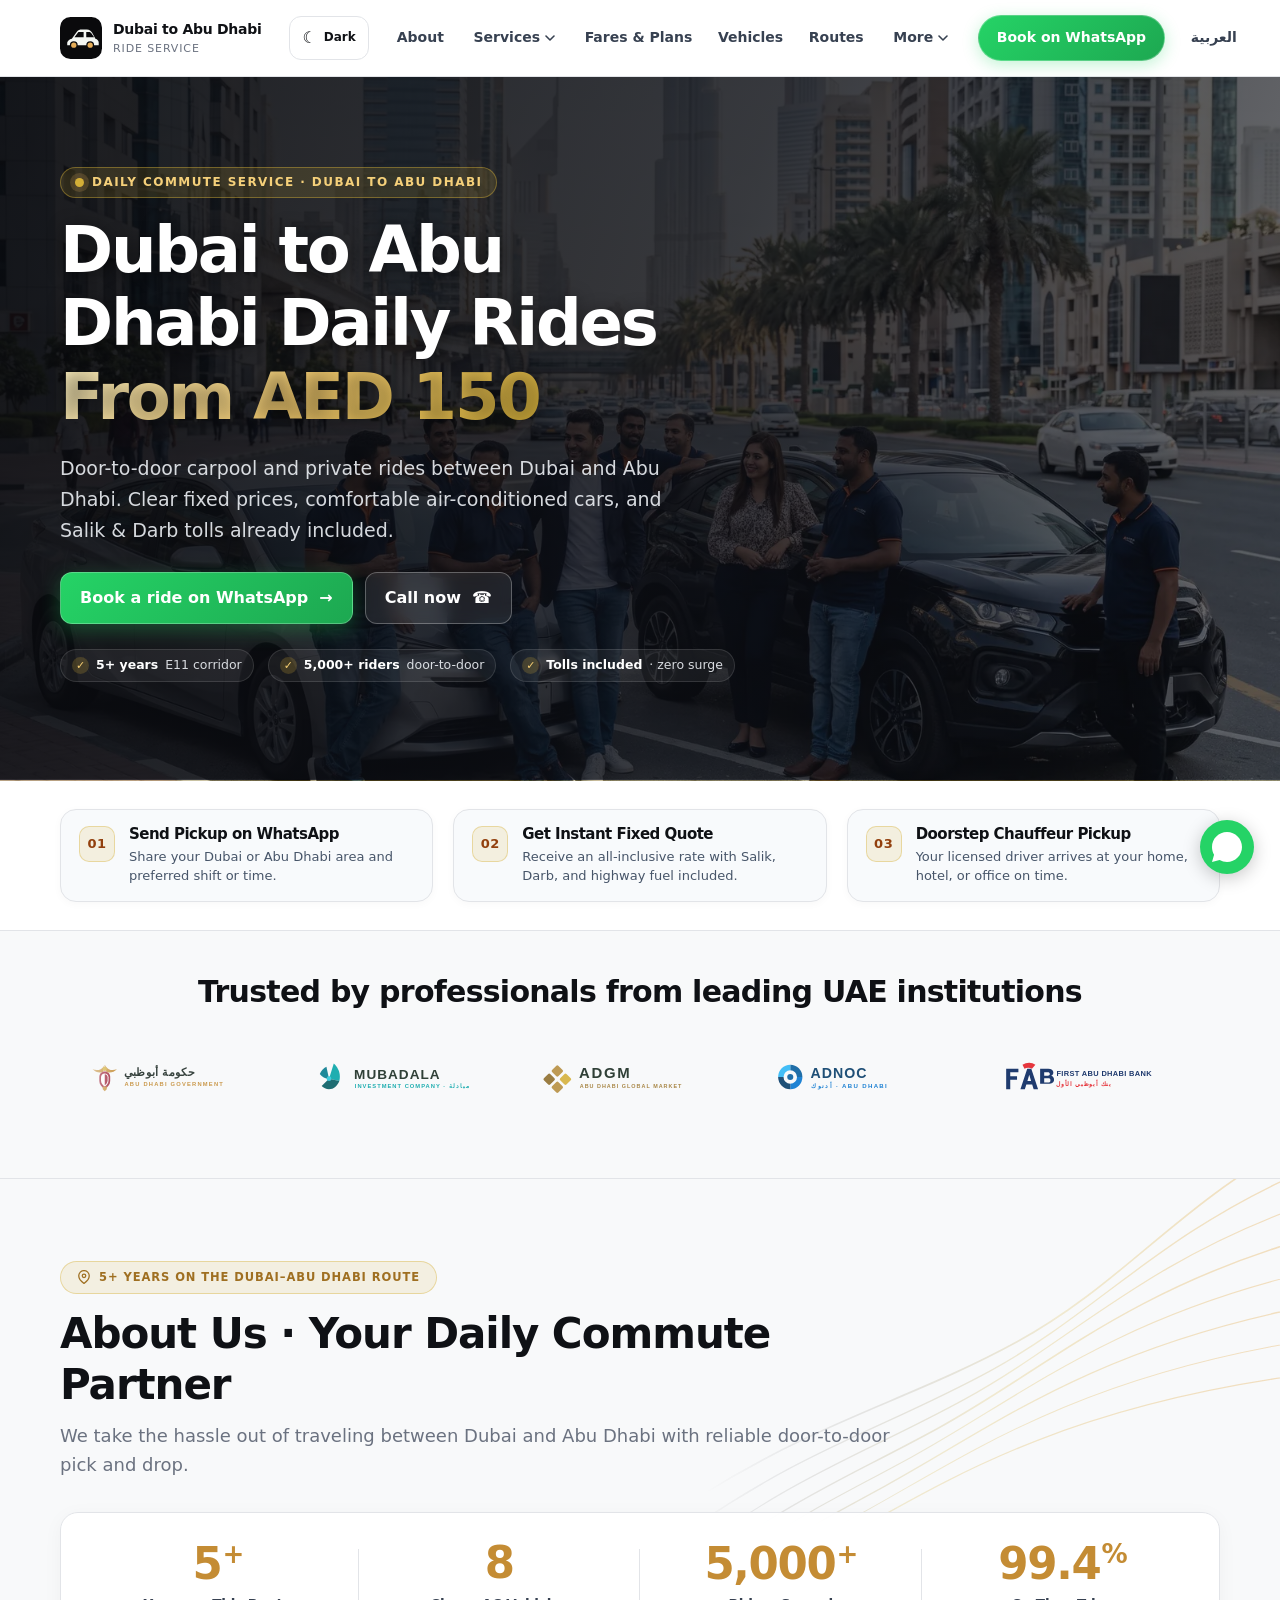
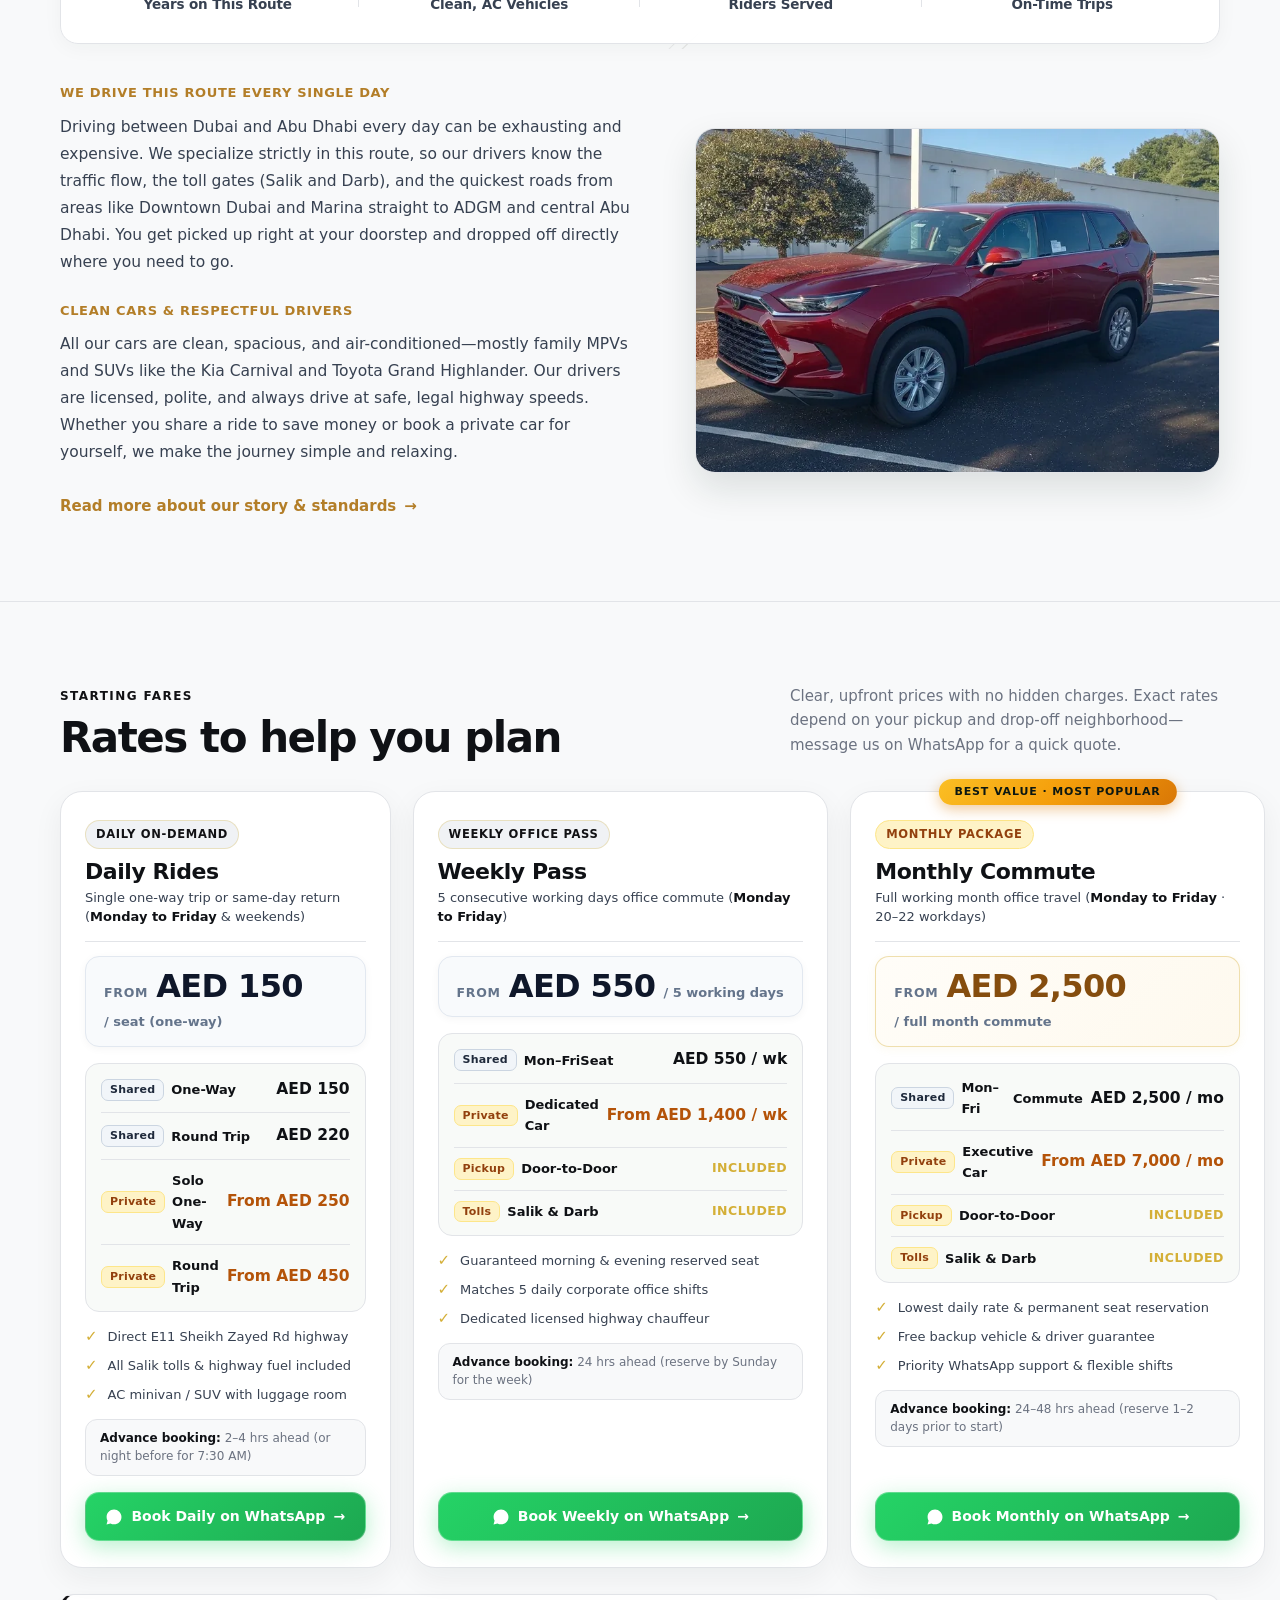
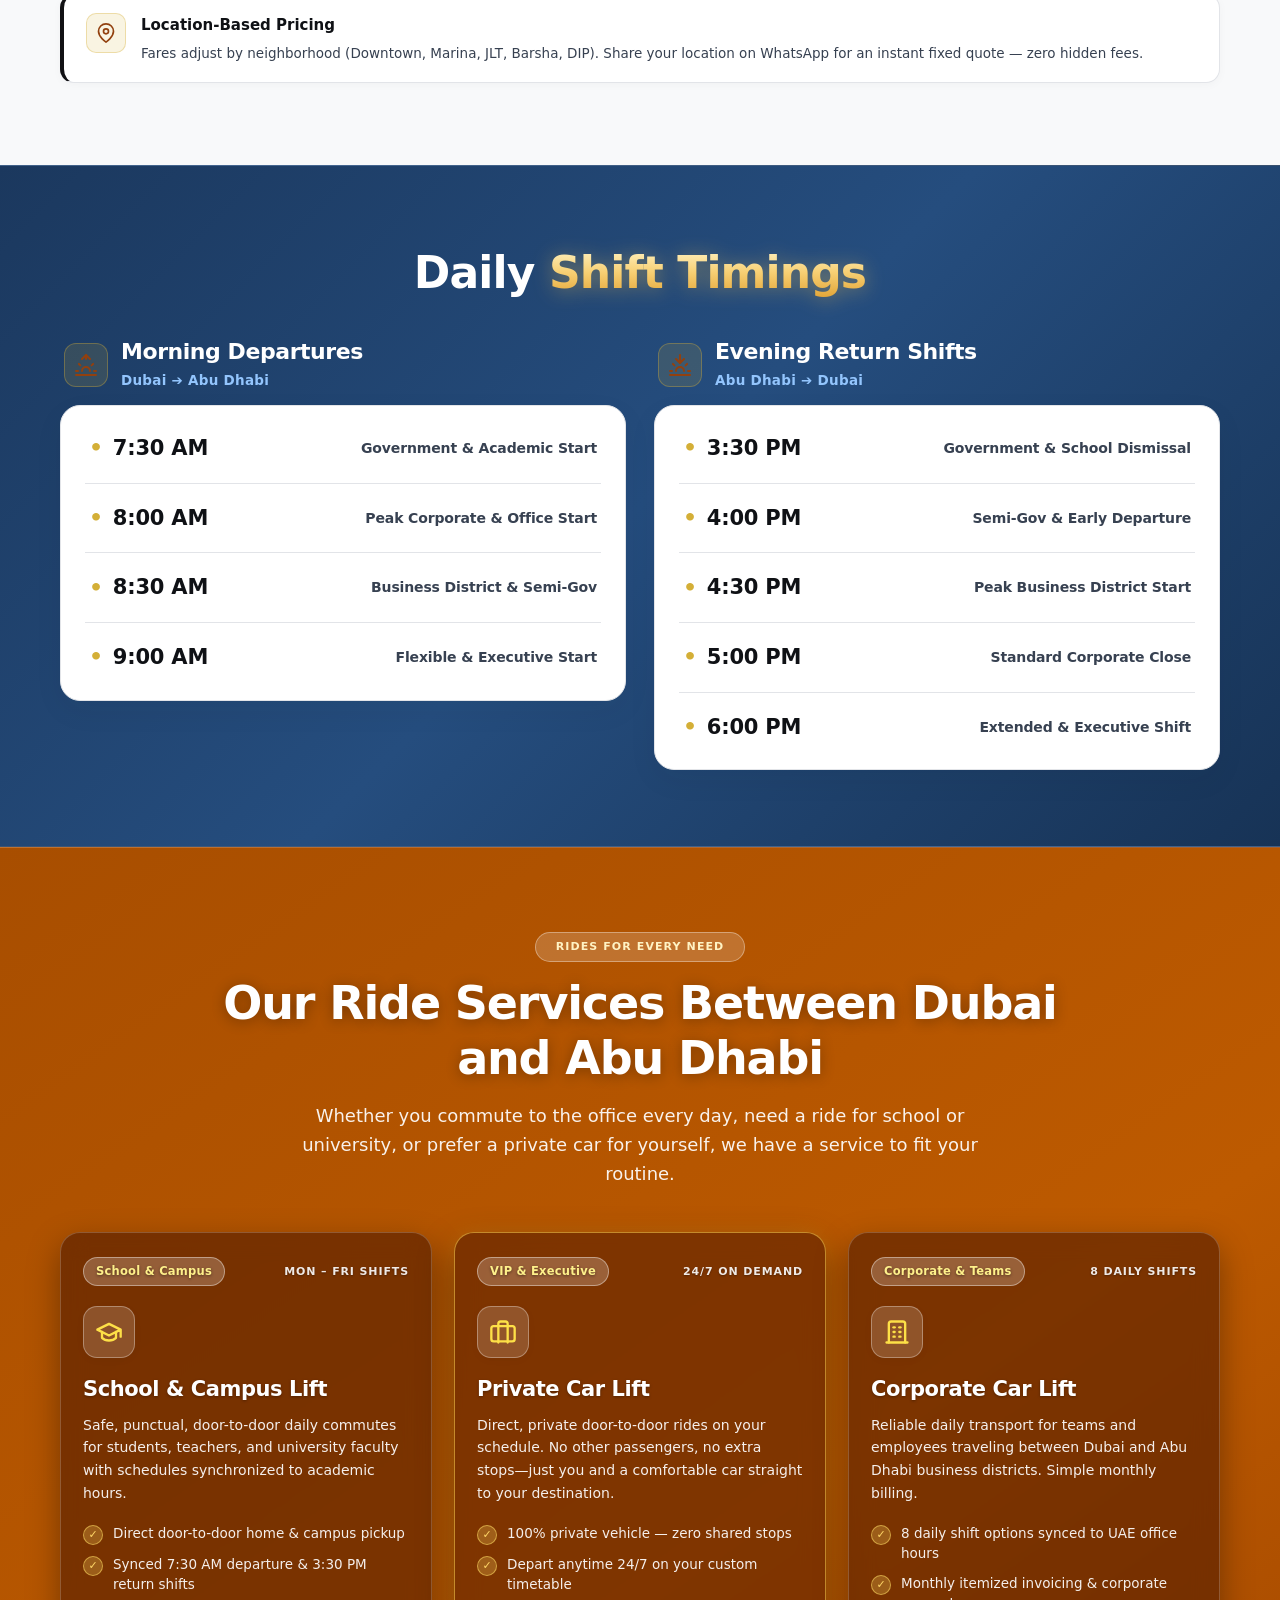
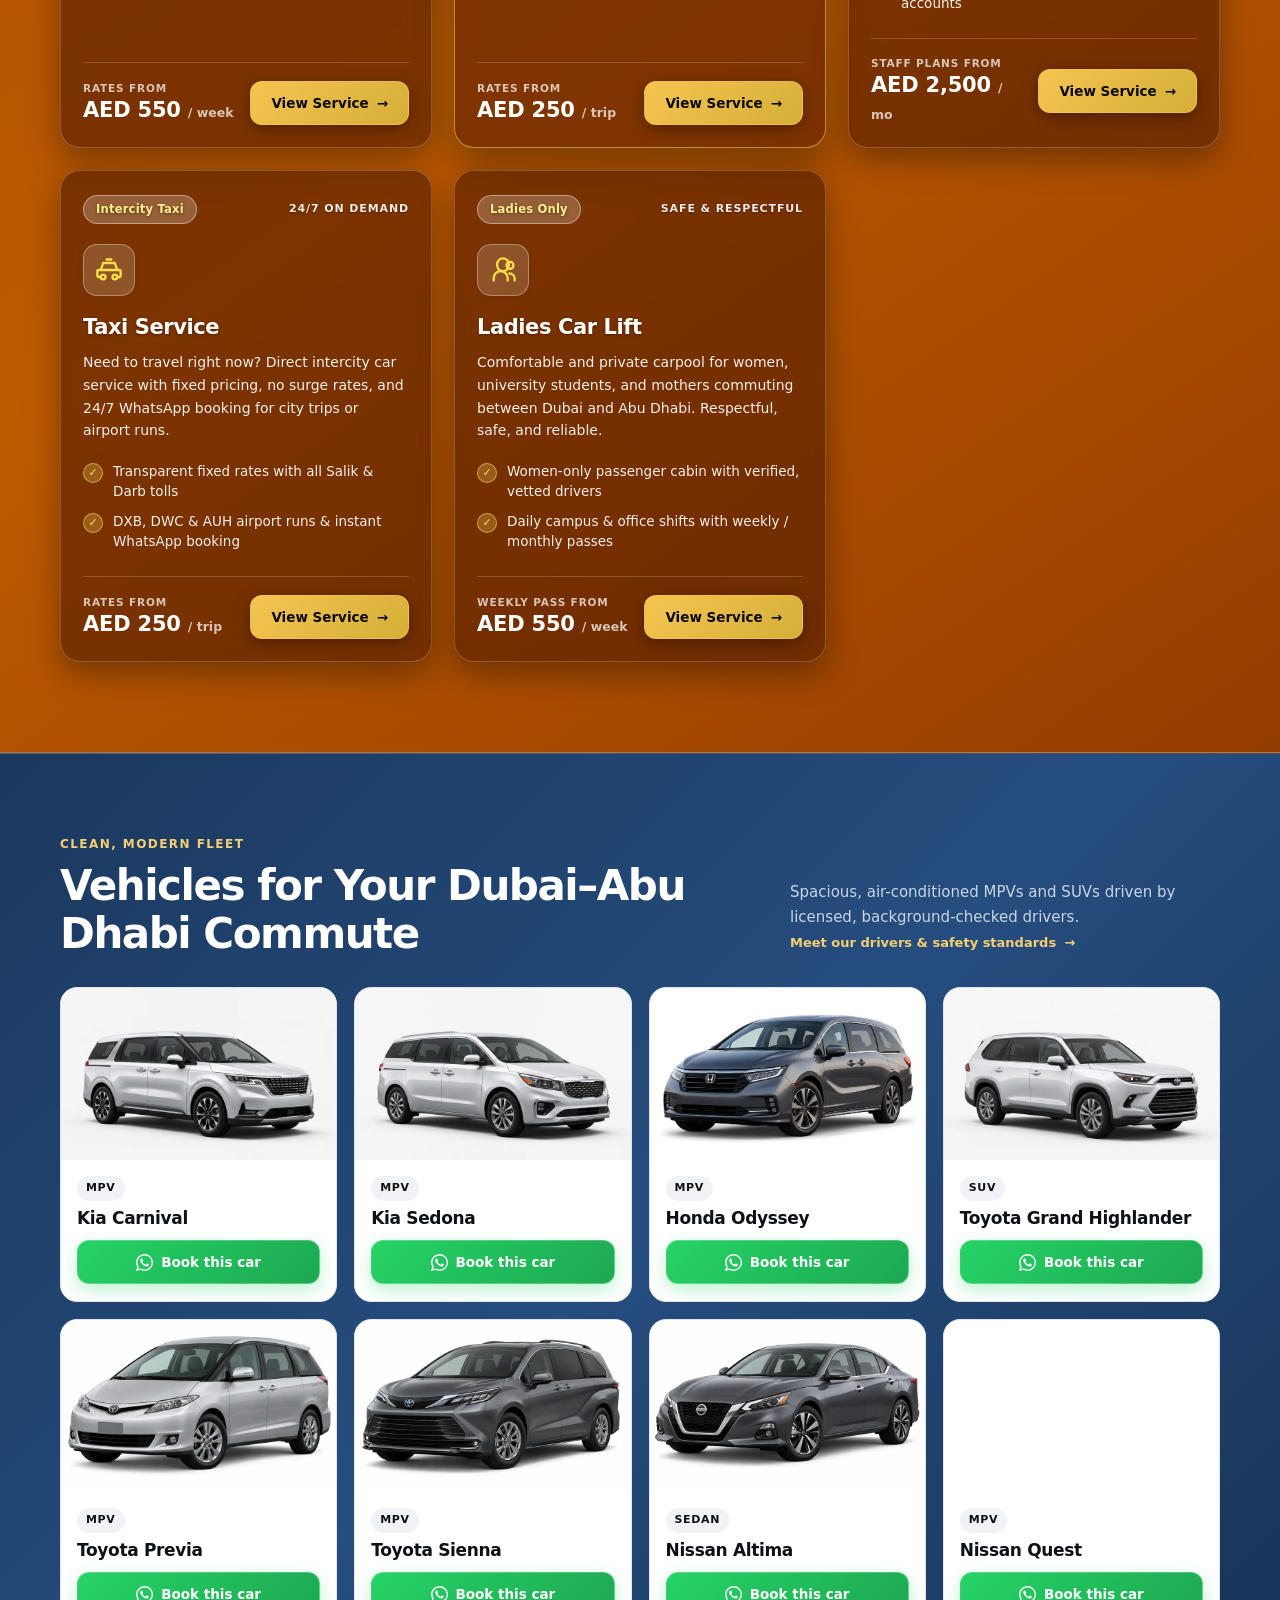
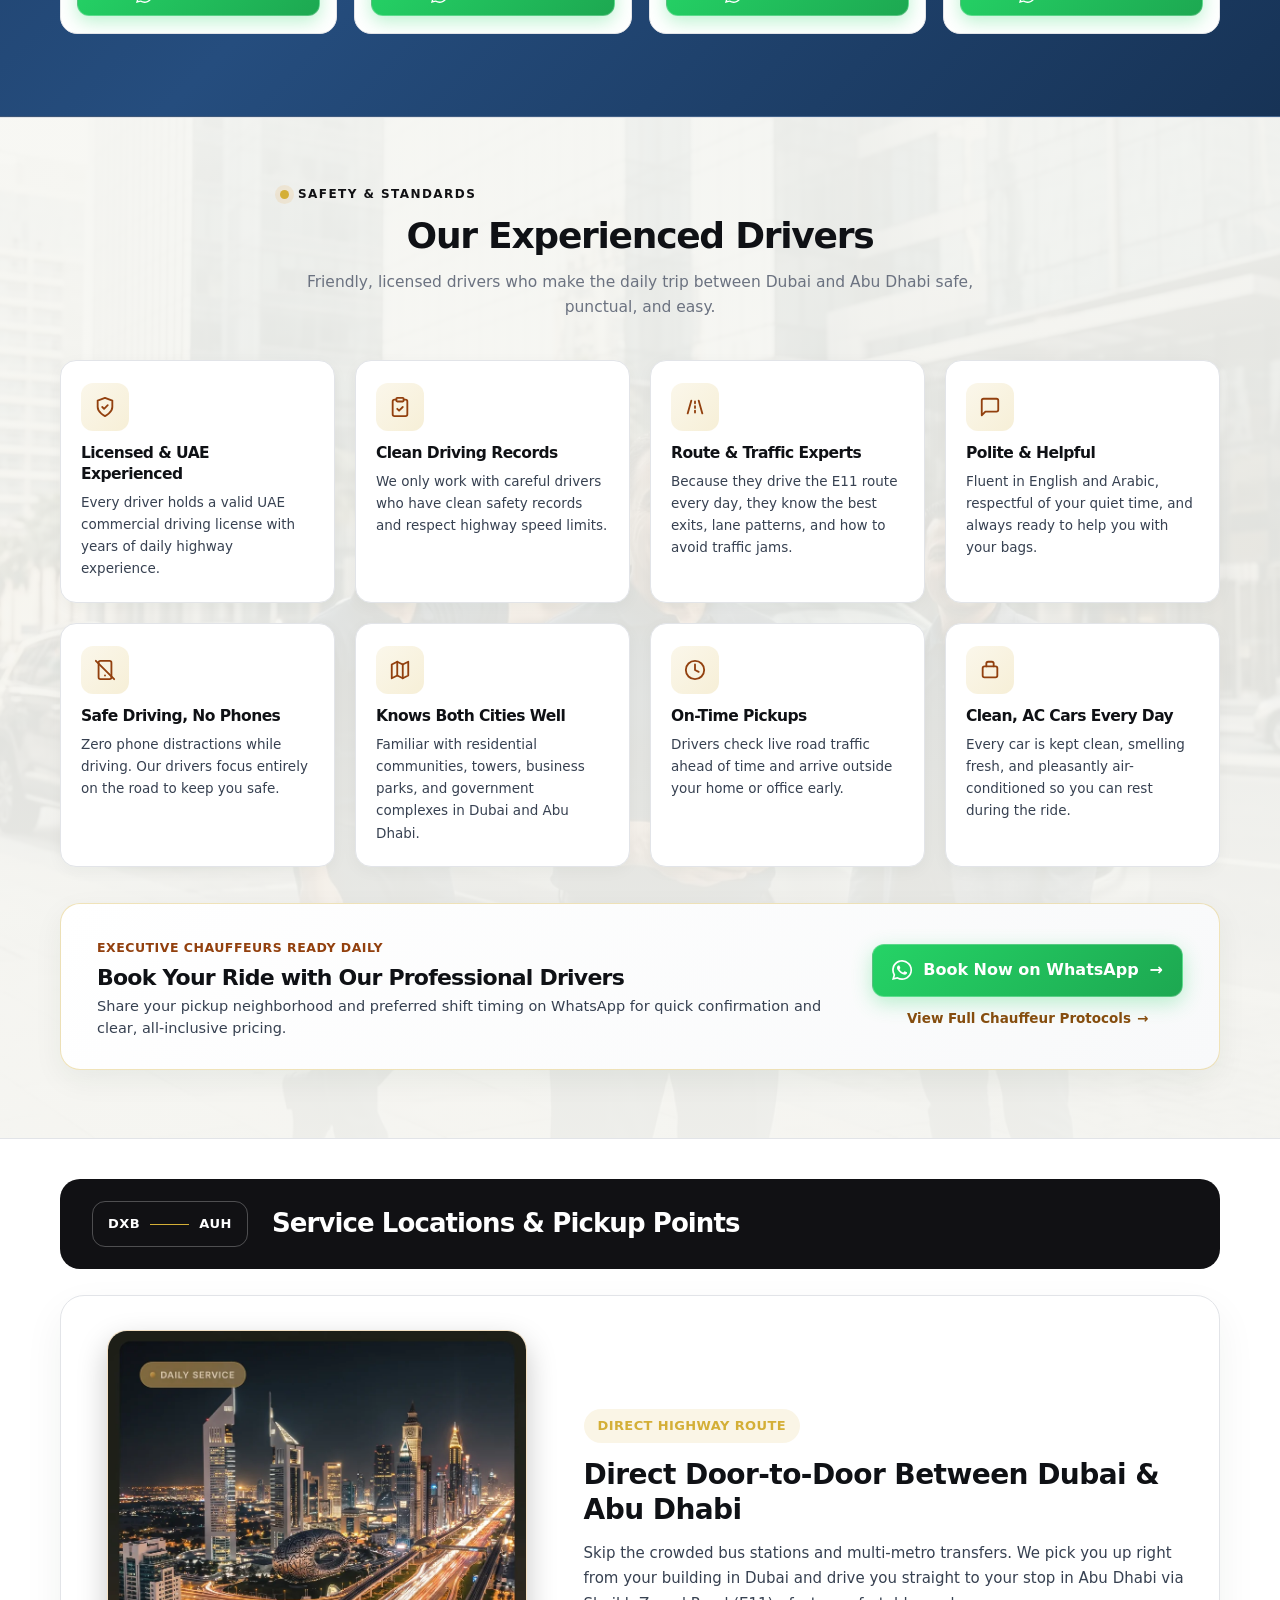
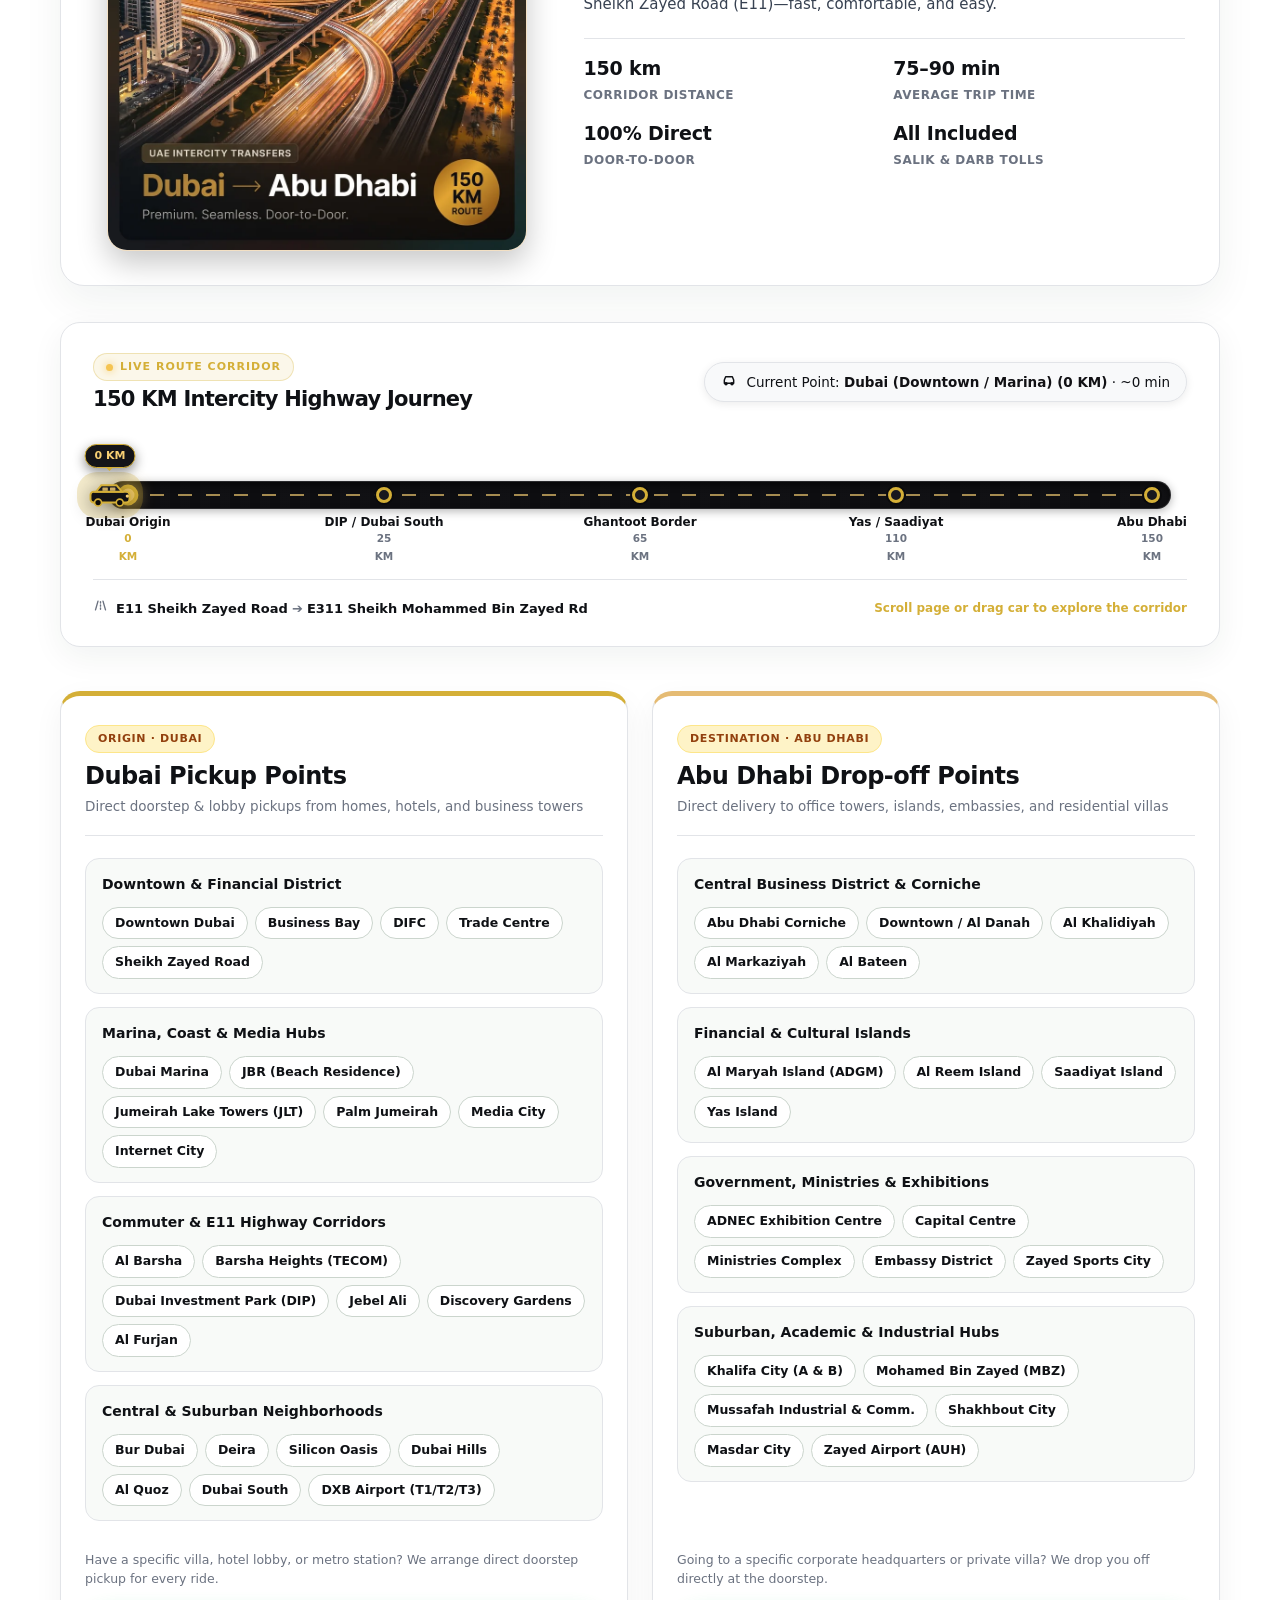
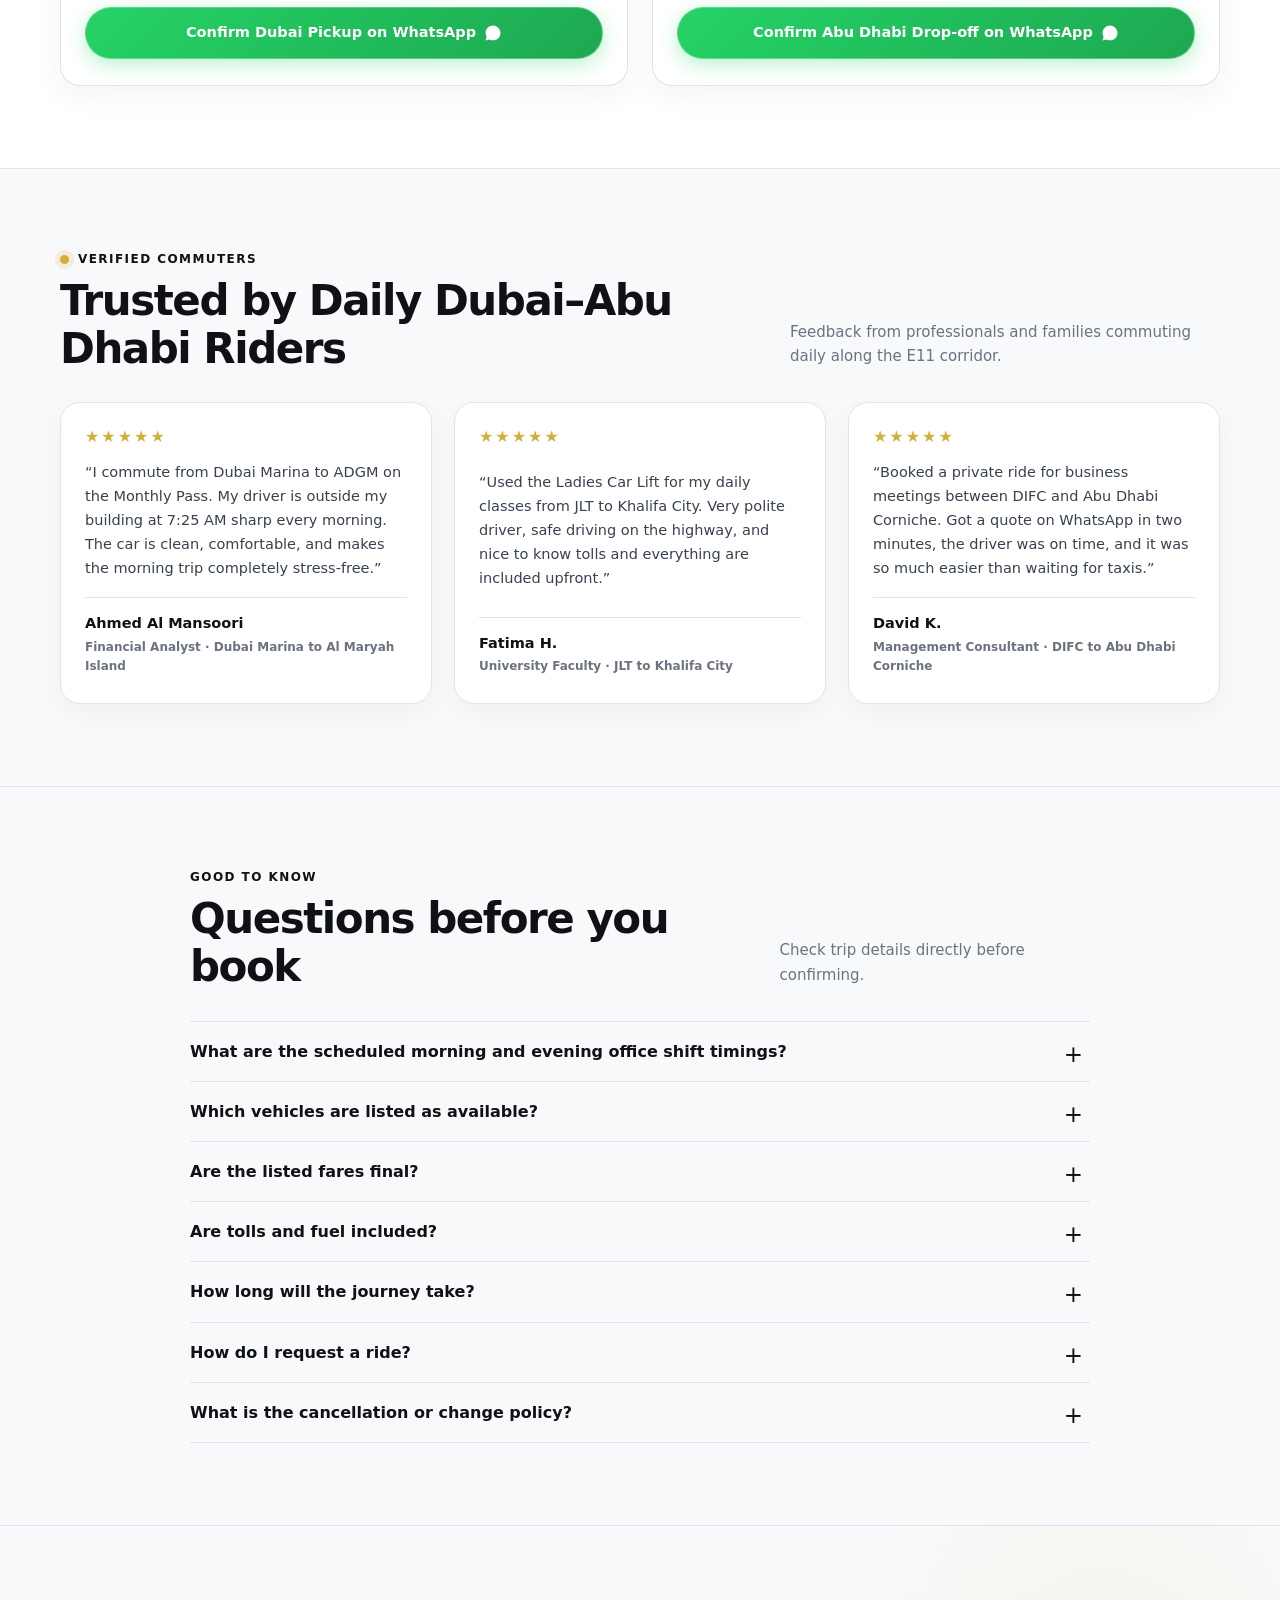
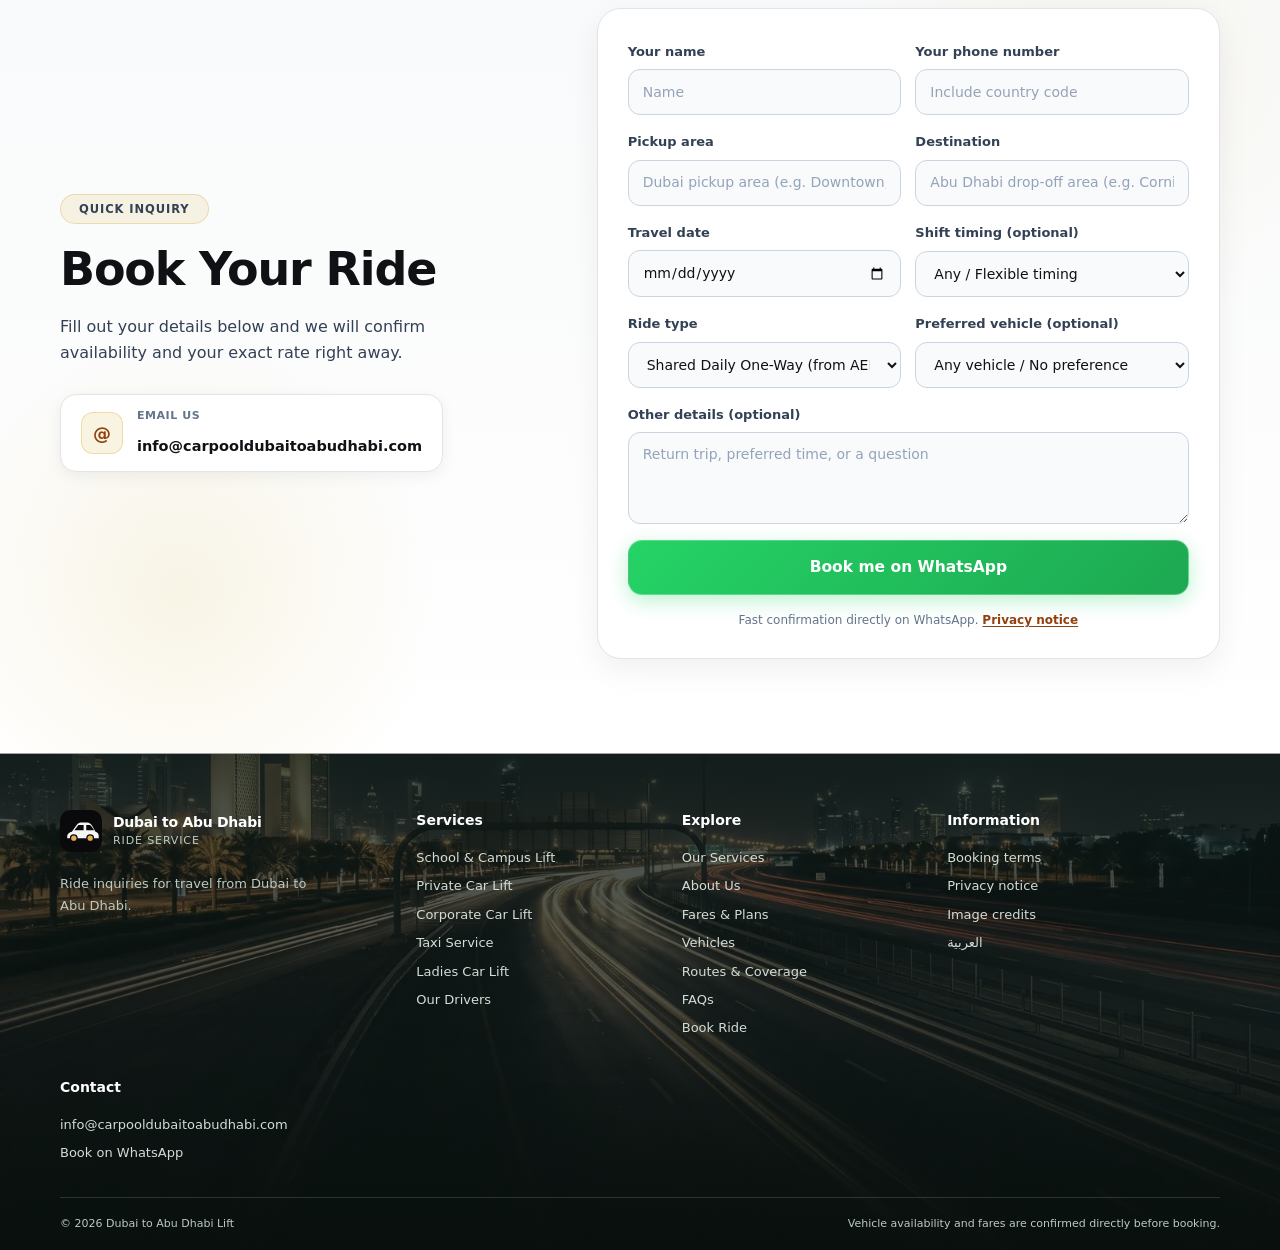
==== commit 81044632: "Set default theme to always be Light Mode for all visitors" ====
--- a/index.html
+++ b/index.html
@@ -7,7 +7,7 @@
     (function () {
       try {
         var s = localStorage.getItem("ride-site-theme");
-        var t = s || (window.matchMedia && window.matchMedia("(prefers-color-scheme: dark)").matches ? "dark" : "light");
+        var t = (s === "dark" || s === "light") ? s : "light";
         document.documentElement.dataset.theme = t;
       } catch (e) {
         document.documentElement.dataset.theme = "light";
@@ -53,7 +53,7 @@
   ]
 }
 </script>
-  <link rel="stylesheet" href="css/style.css?v=28">
+  <link rel="stylesheet" href="css/style.css?v=29">
 </head>
 
 <body>
@@ -1531,8 +1531,8 @@
     </button>
   </div>
 
-  <script src="js/config.js?v=28" defer></script>
-  <script src="js/main.js?v=28" defer></script>
+  <script src="js/config.js?v=29" defer></script>
+  <script src="js/main.js?v=29" defer></script>
 </body>
 
 </html>
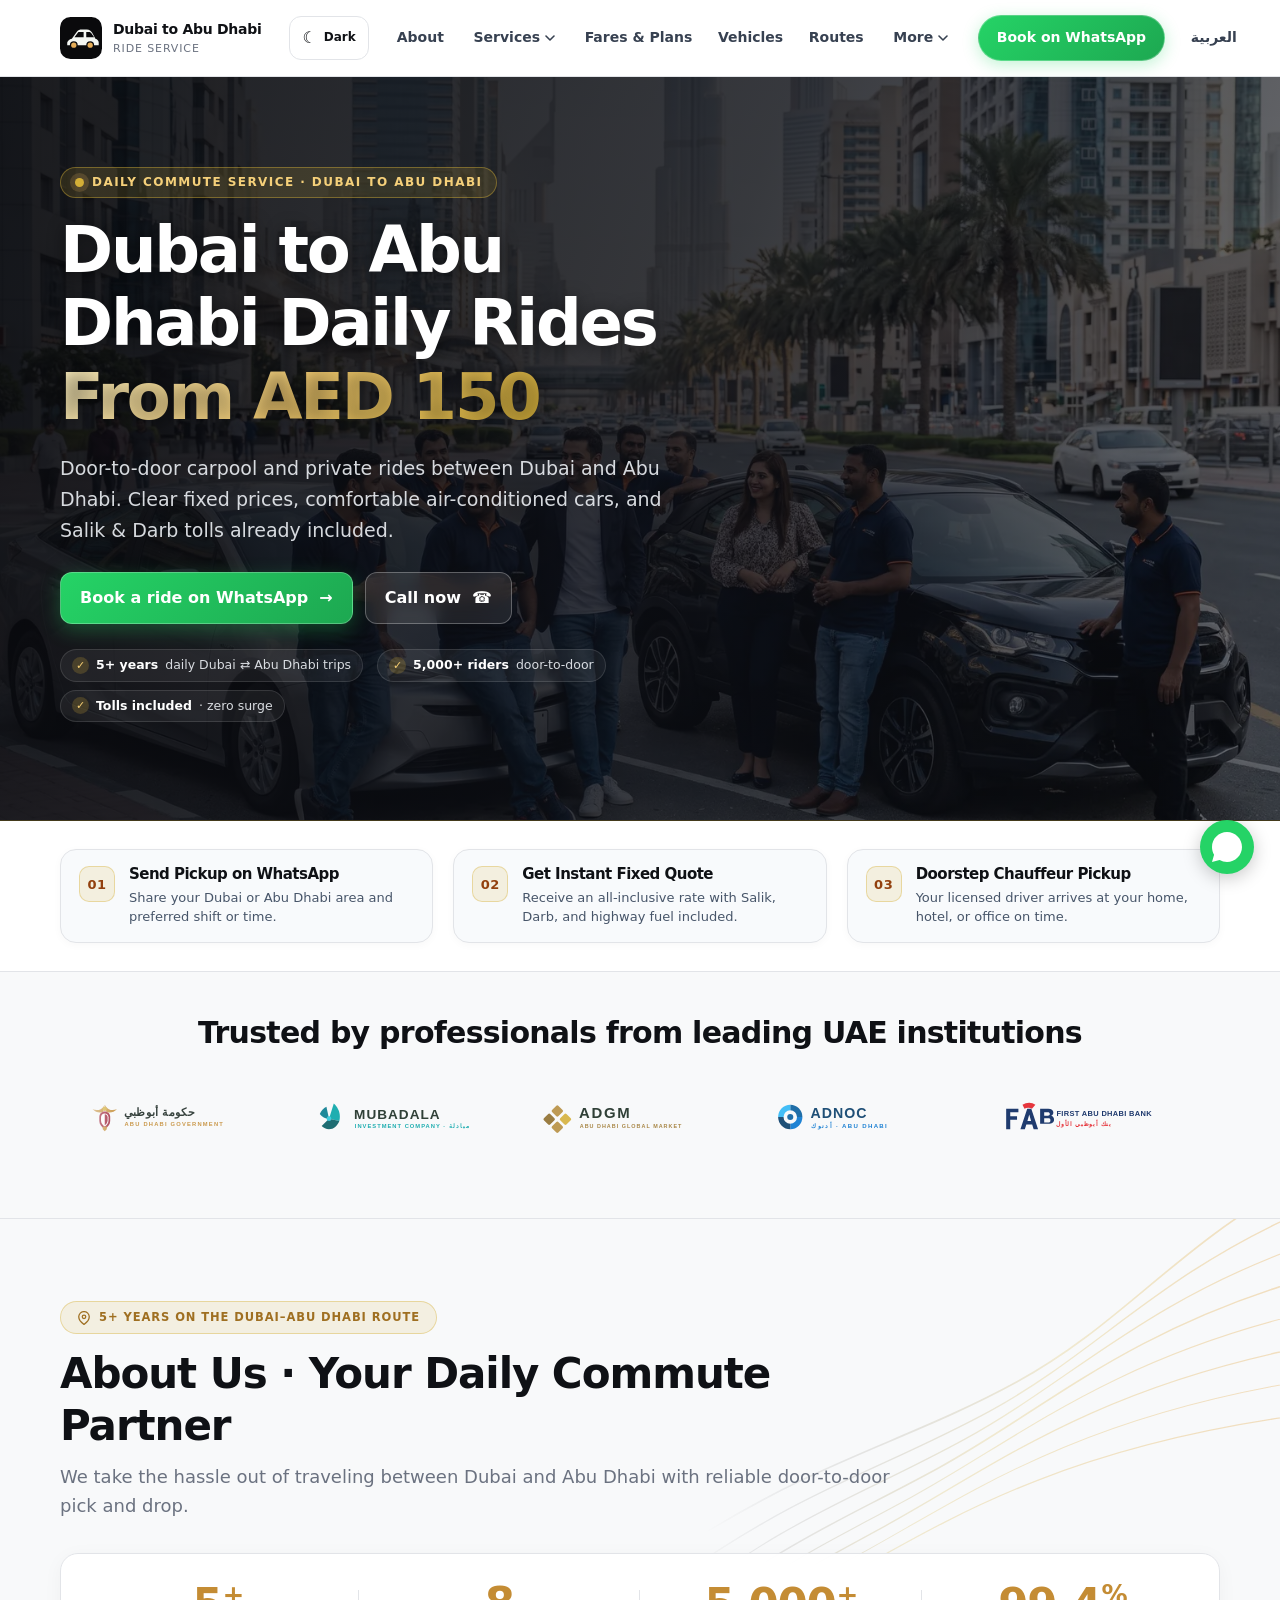
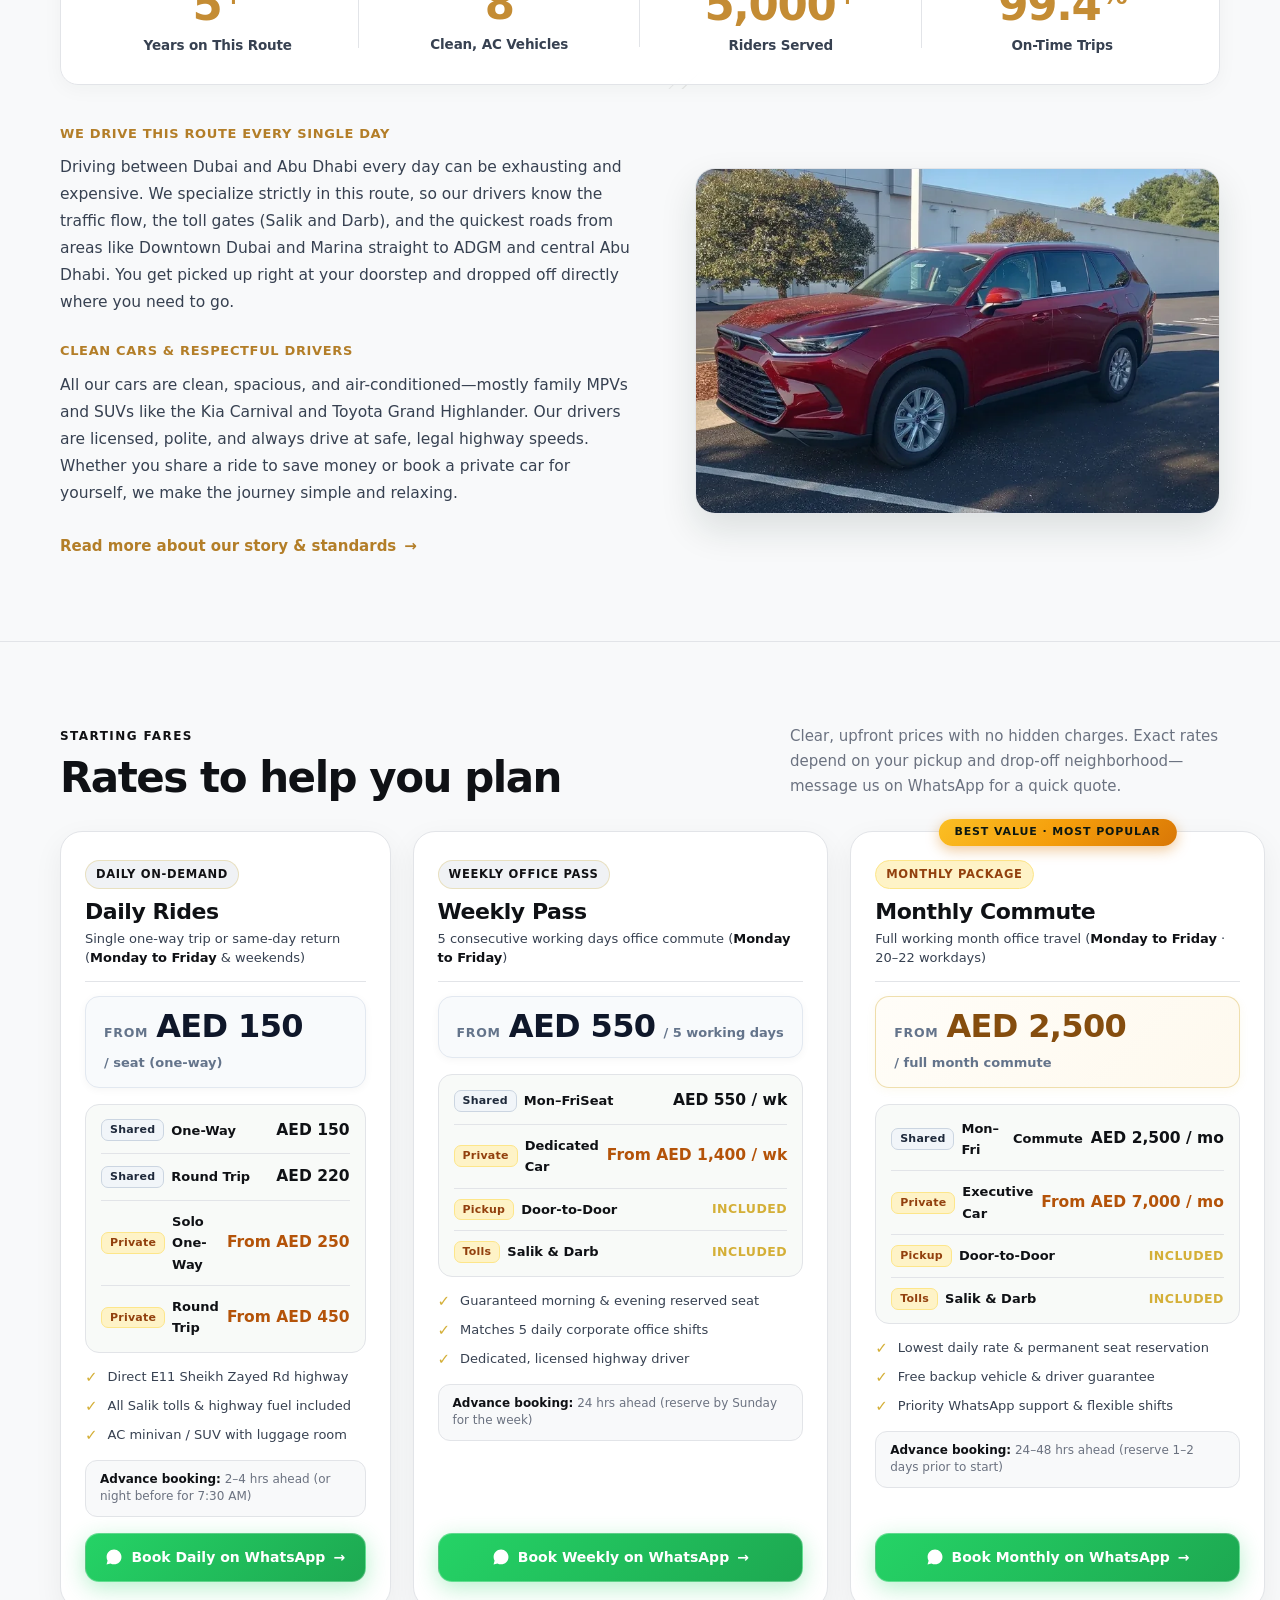
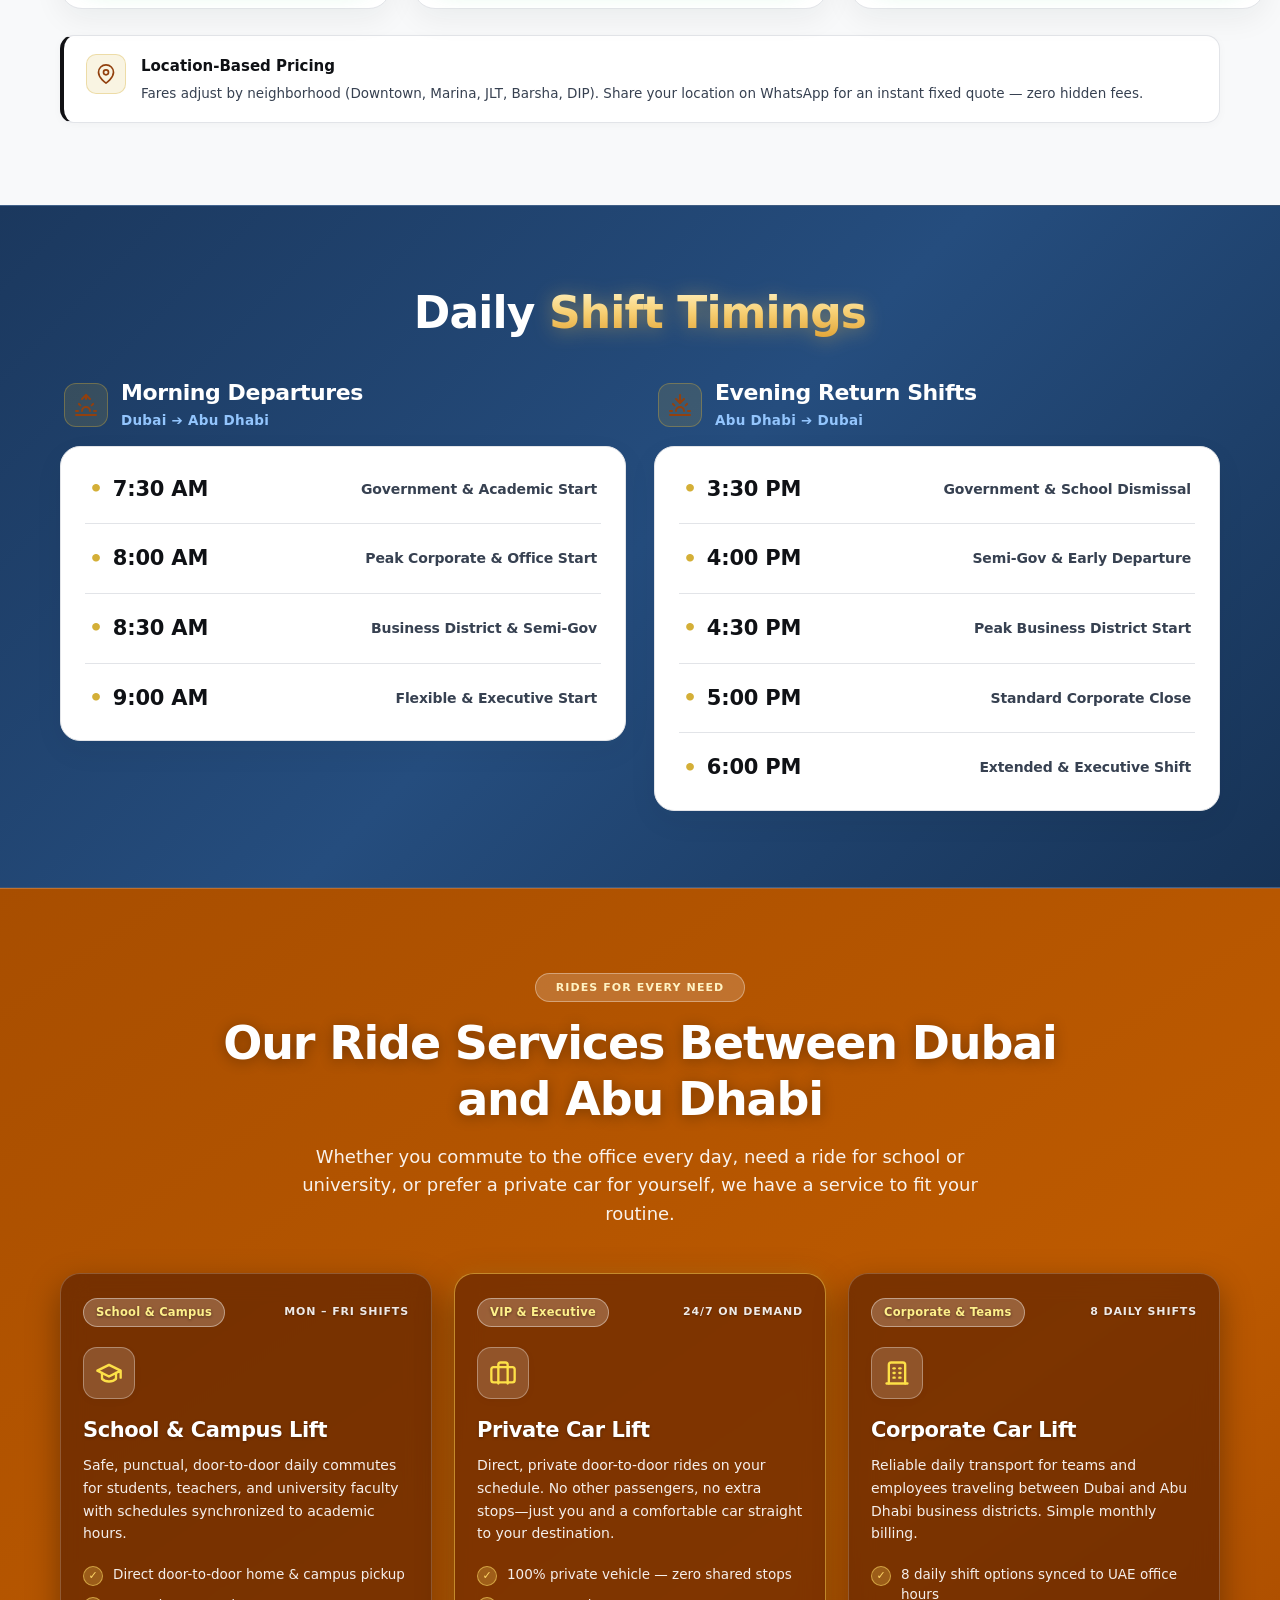
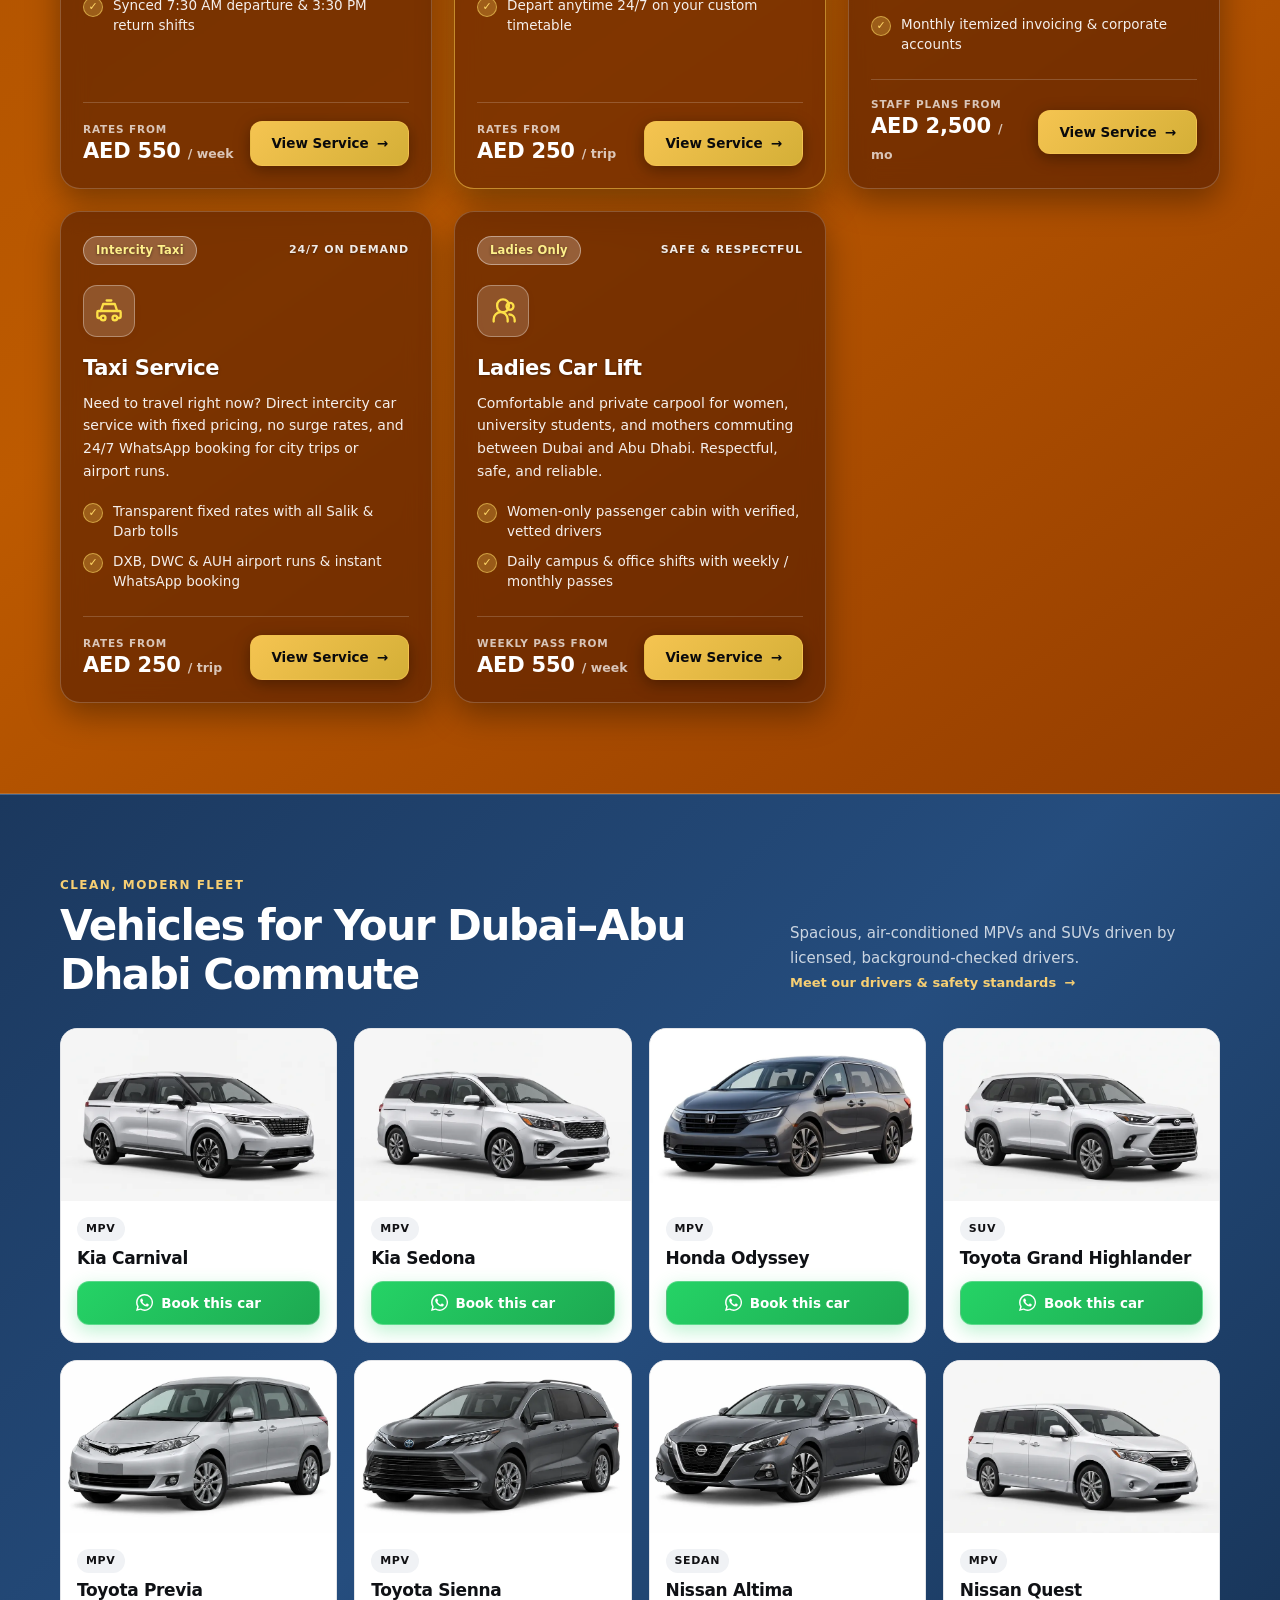
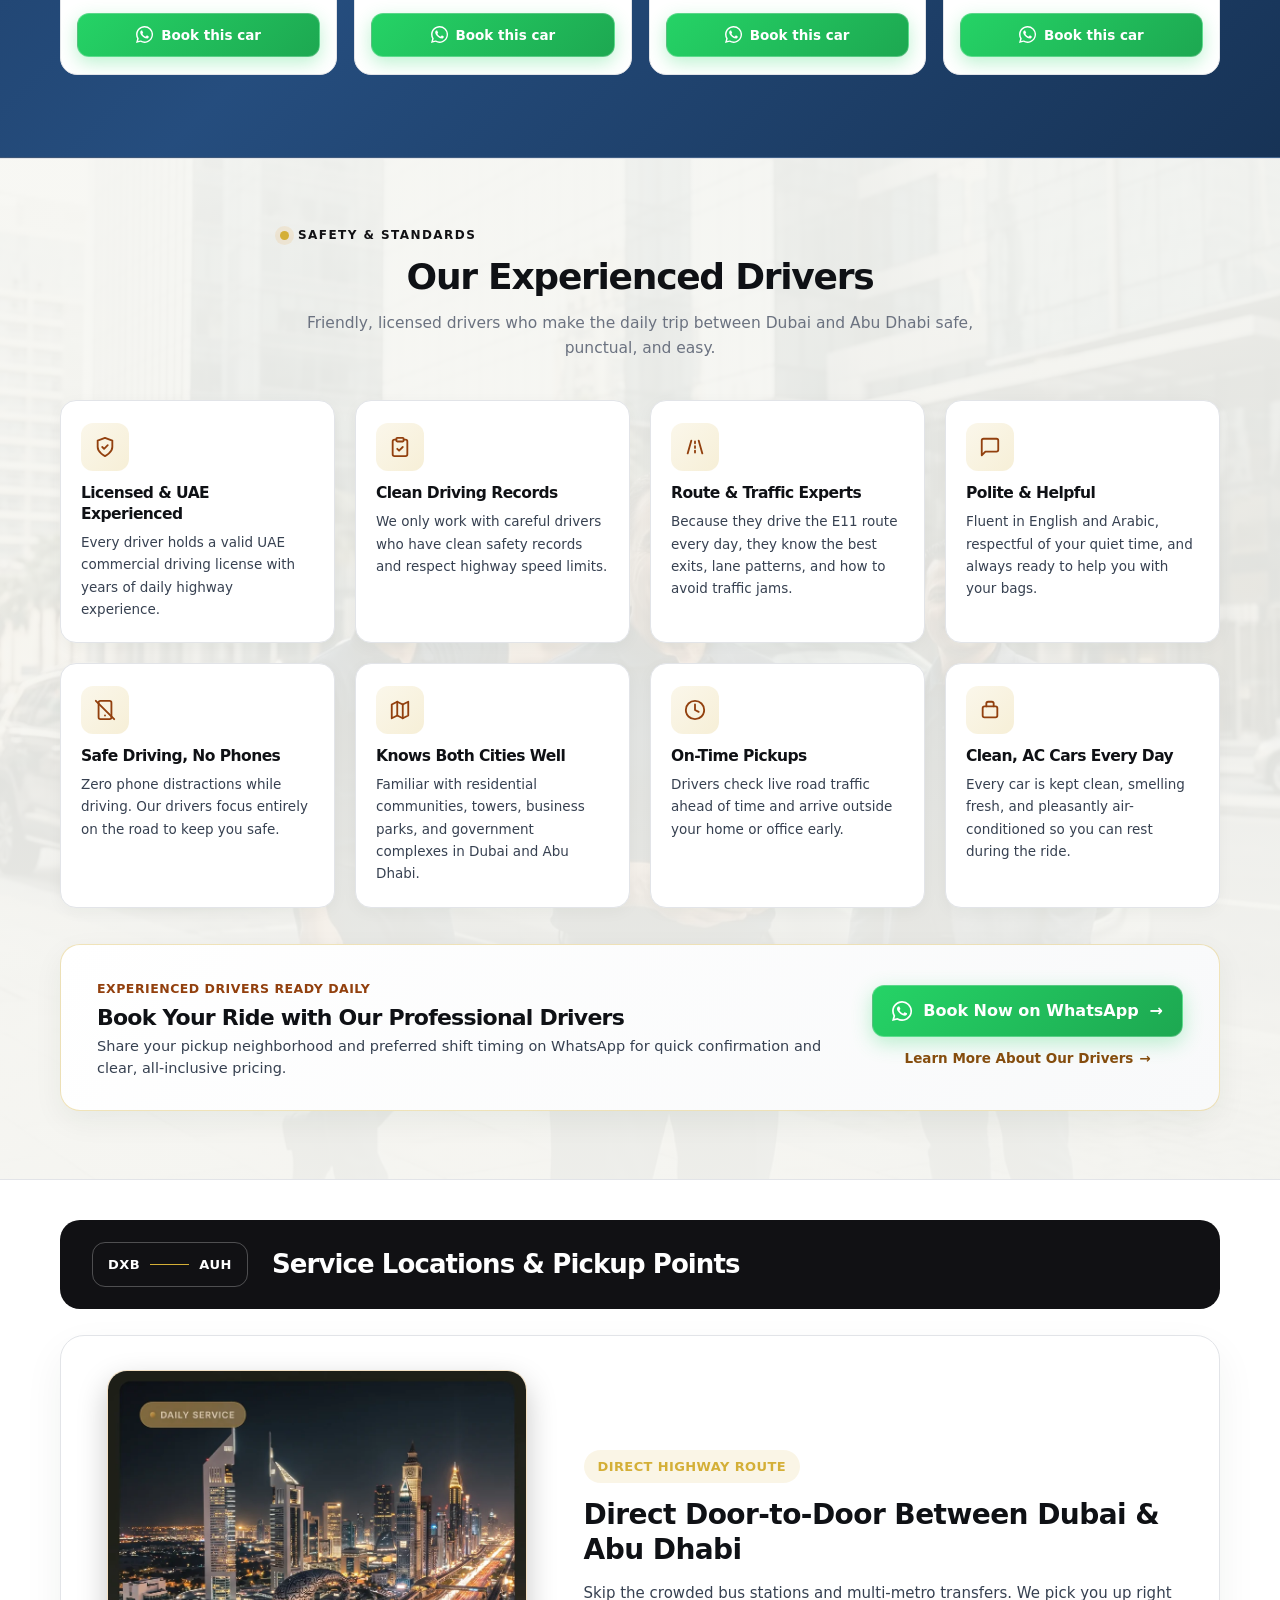
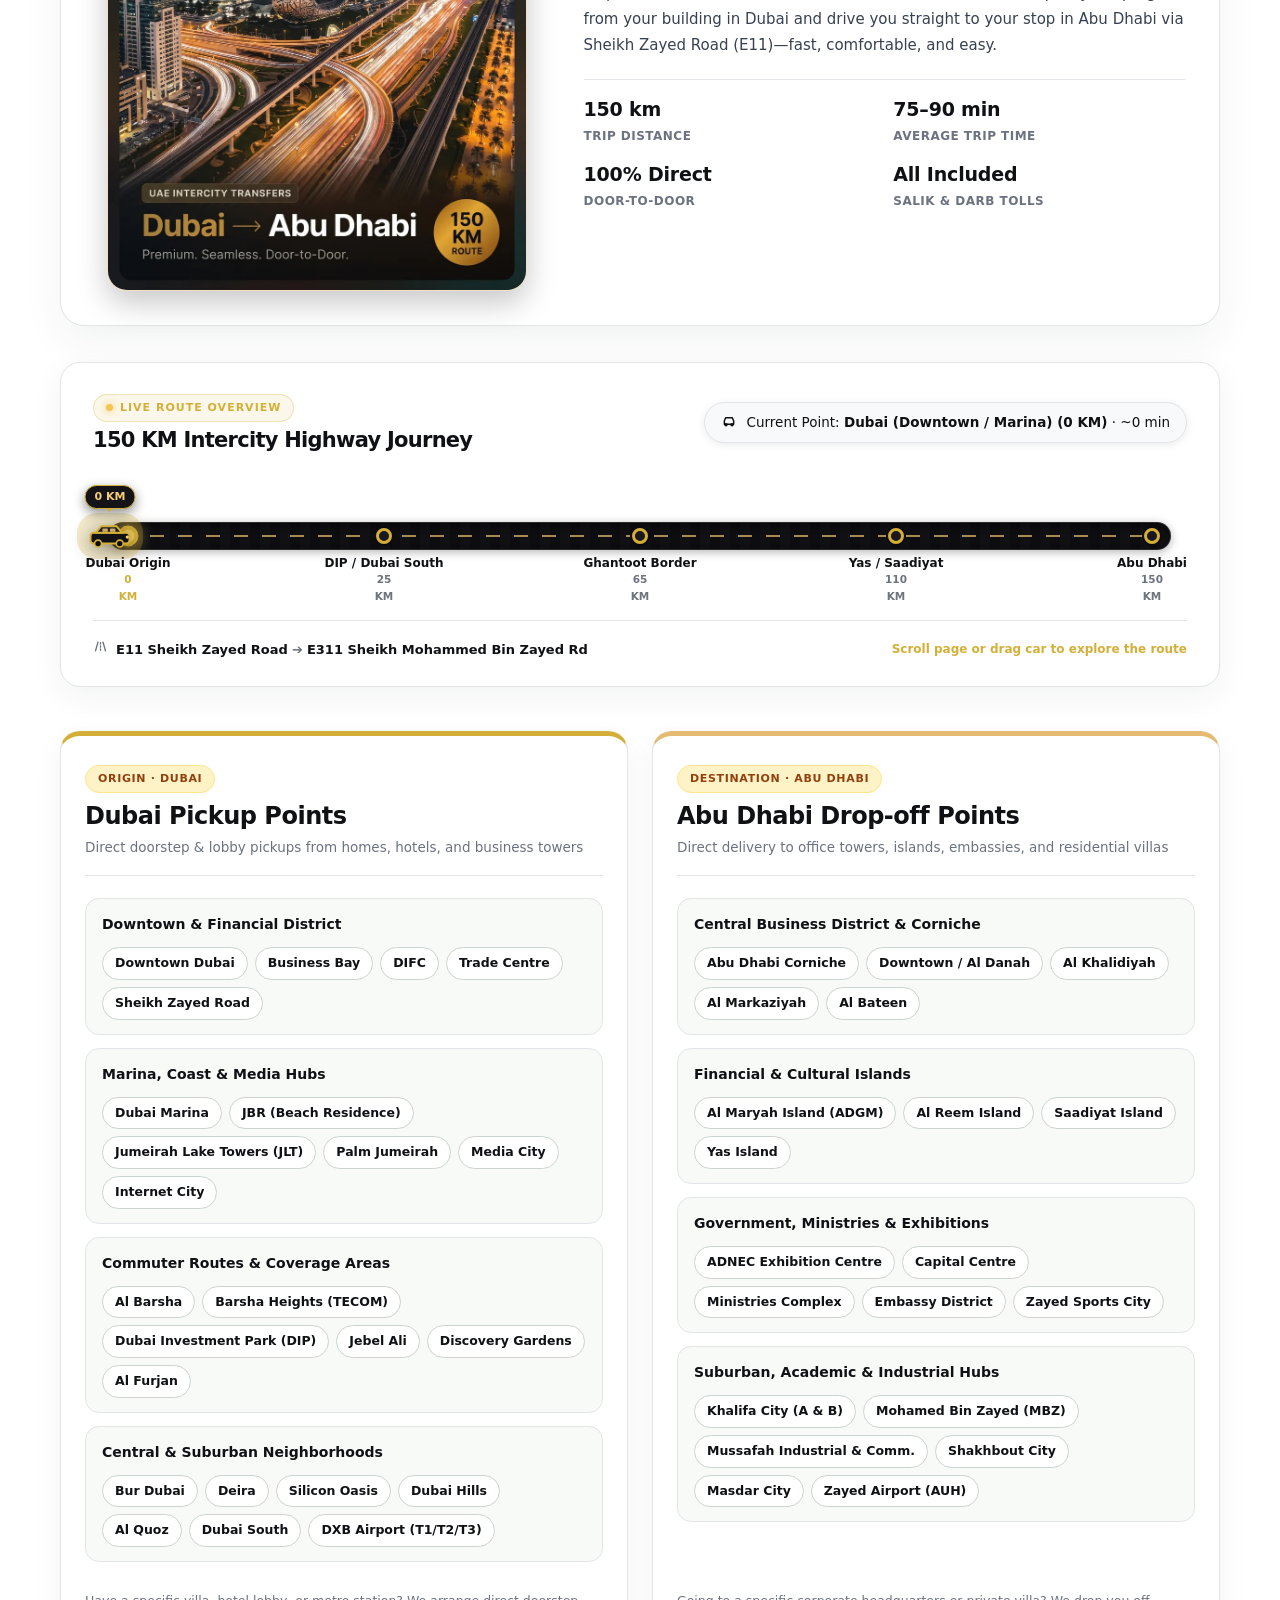
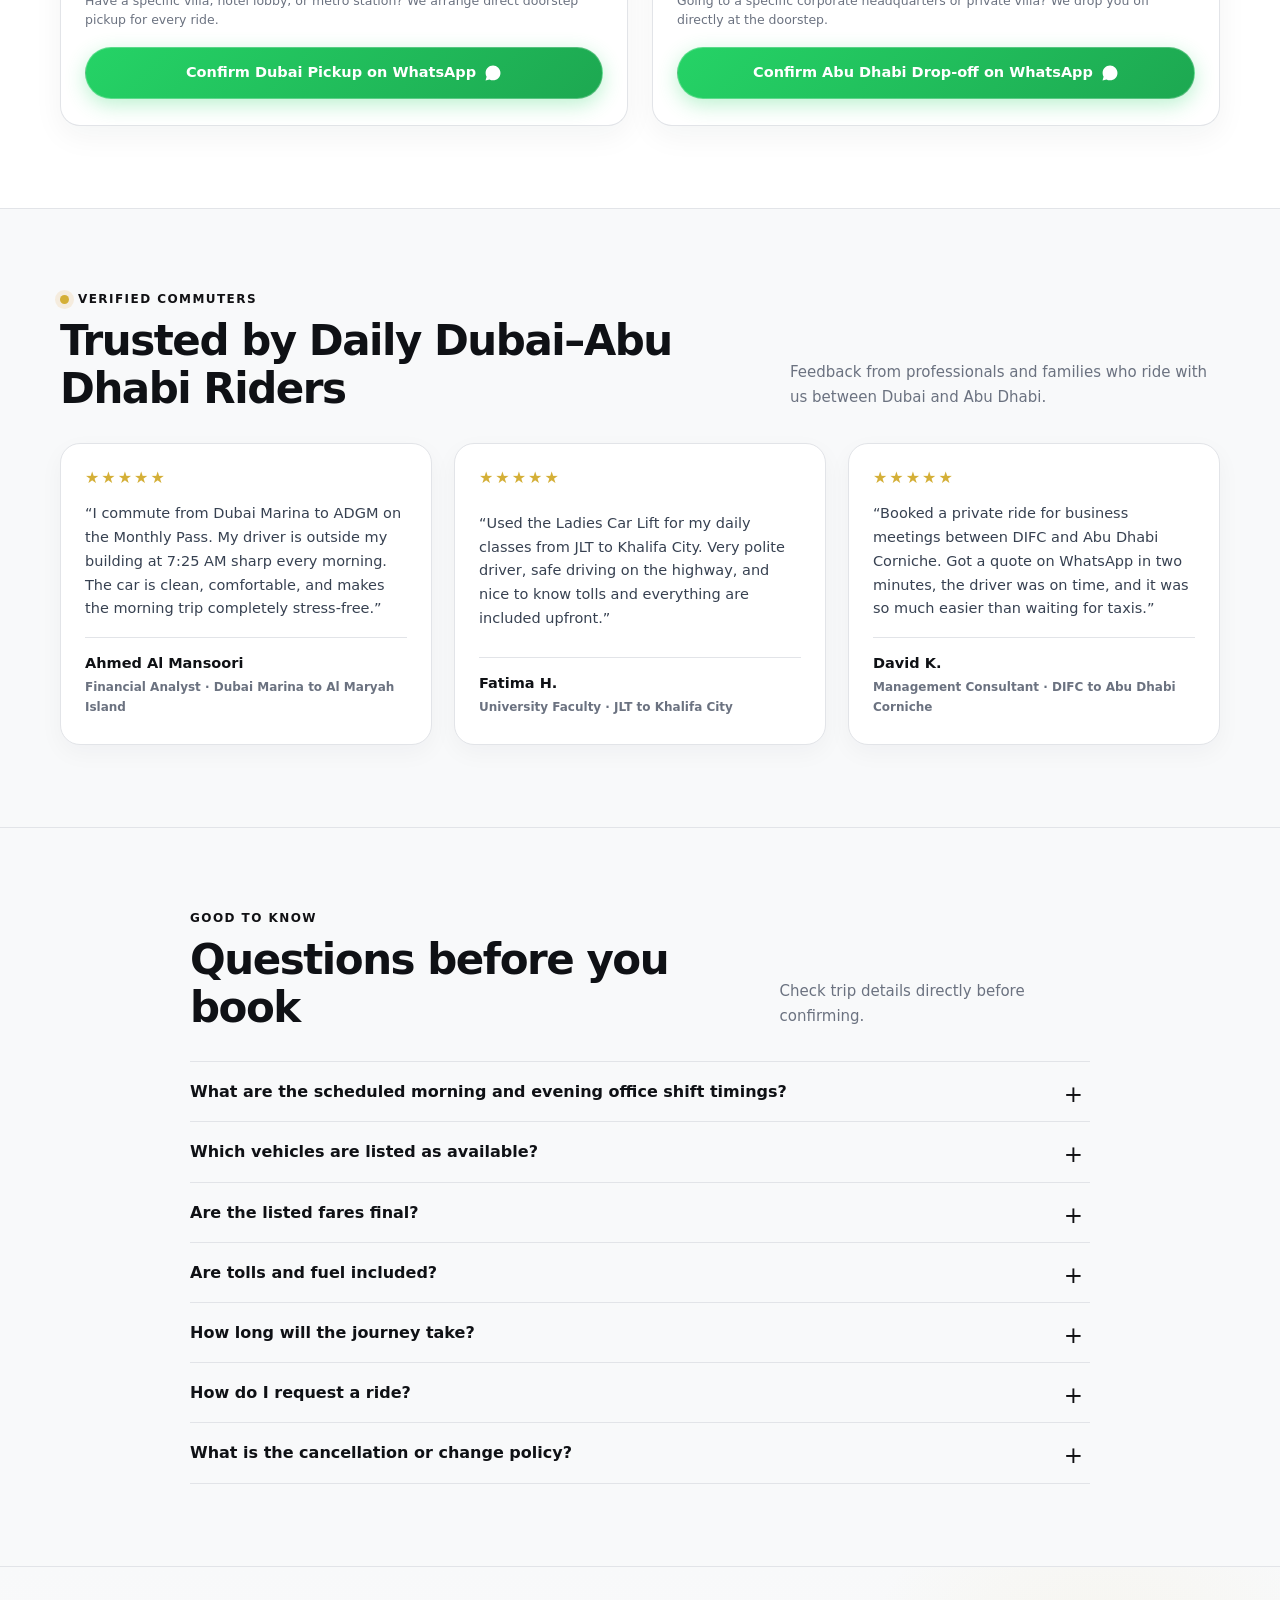
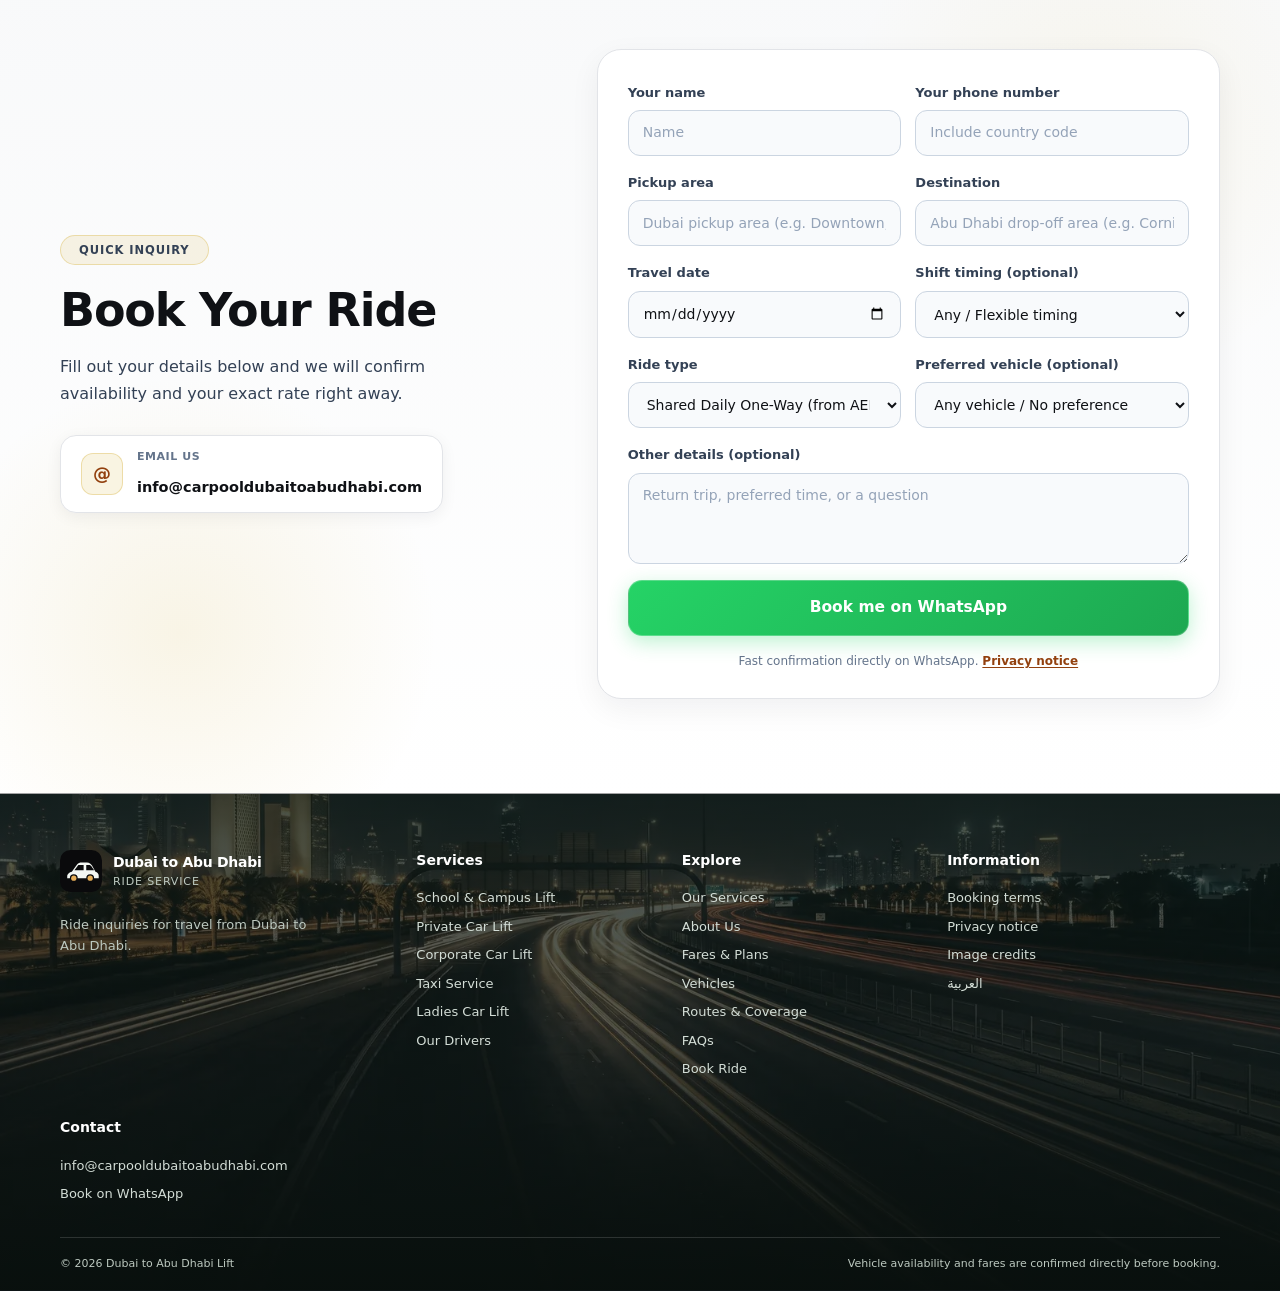
==== commit a6fc009d: "Humanize content and remove AI slop jargon across all pages" ====
--- a/index.html
+++ b/index.html
@@ -121,7 +121,7 @@
               class="button button-secondary call-button" type="button" data-call-now>Call now <span
                 aria-hidden="true">☎</span></button></div>
           <ul class="hero-points" aria-label="Service overview">
-            <li><span aria-hidden="true">✓</span> <strong>5+ years</strong> E11 corridor</li>
+            <li><span aria-hidden="true">✓</span> <strong>5+ years</strong> daily Dubai ⇄ Abu Dhabi trips</li>
             <li><span aria-hidden="true">✓</span> <strong>5,000+ riders</strong> door-to-door</li>
             <li><span aria-hidden="true">✓</span> <strong>Tolls included</strong> · zero surge</li>
           </ul>
@@ -424,7 +424,7 @@
               <ul class="plan-perks-list" aria-label="Weekly plan features">
                 <li><span aria-hidden="true">✓</span> Guaranteed morning &amp; evening reserved seat</li>
                 <li><span aria-hidden="true">✓</span> Matches 5 daily corporate office shifts</li>
-                <li><span aria-hidden="true">✓</span> Dedicated licensed highway chauffeur</li>
+                <li><span aria-hidden="true">✓</span> Dedicated, licensed highway driver</li>
               </ul>
               <div class="plan-schedule-clean">
                 <div class="plan-booking-hint">
@@ -993,7 +993,7 @@
 
         <div class="drivers-cta-card">
           <div class="drivers-cta-info">
-            <span class="drivers-cta-badge">Executive Chauffeurs Ready Daily</span>
+            <span class="drivers-cta-badge">Experienced Drivers Ready Daily</span>
             <h3>Book Your Ride with Our Professional Drivers</h3>
             <p>Share your pickup neighborhood and preferred shift timing on WhatsApp for quick confirmation and clear,
               all-inclusive pricing.</p>
@@ -1010,7 +1010,7 @@
               <span aria-hidden="true">→</span>
             </a>
             <a class="drivers-cta-link" href="drivers.html">
-              <span>View Full Chauffeur Protocols</span>
+              <span>Learn More About Our Drivers</span>
               <span aria-hidden="true">→</span>
             </a>
           </div>
@@ -1039,7 +1039,7 @@
             <div class="route-corridor-stats">
               <div class="route-corridor-stat">
                 <span class="corridor-stat-val">150 km</span>
-                <span class="corridor-stat-lbl">Corridor Distance</span>
+                <span class="corridor-stat-lbl">Trip Distance</span>
               </div>
               <div class="route-corridor-stat">
                 <span class="corridor-stat-val">75–90 min</span>
@@ -1062,7 +1062,7 @@
           aria-label="Interactive Dubai to Abu Dhabi Highway Corridor">
           <div class="corridor-scroller-header">
             <div class="corridor-scroller-title">
-              <span class="corridor-live-badge"><span class="live-dot"></span> LIVE ROUTE CORRIDOR</span>
+              <span class="corridor-live-badge"><span class="live-dot"></span> LIVE ROUTE OVERVIEW</span>
               <h3>150 KM Intercity Highway Journey</h3>
             </div>
             <div class="corridor-active-status" id="corridor-status-pill">
@@ -1145,7 +1145,7 @@
               <span><strong>E11 Sheikh Zayed Road</strong> ➔ <strong>E311 Sheikh Mohammed Bin Zayed Rd</strong></span>
             </div>
             <div class="corridor-scroll-hint">
-              <span>Scroll page or drag car to explore the corridor</span>
+              <span>Scroll page or drag car to explore the route</span>
             </div>
           </div>
         </div>
@@ -1191,7 +1191,7 @@
 
                 <div class="location-group-block">
                   <div class="location-group-title">
-                    Commuter &amp; E11 Highway Corridors
+                    Commuter Routes &amp; Coverage Areas
                   </div>
                   <div class="location-pills">
                     <span class="location-pill">Al Barsha</span>
@@ -1320,7 +1320,7 @@
             <p class="eyebrow"><span class="eyebrow-dot"></span> Verified Commuters</p>
             <h2 id="reviews-heading">Trusted by Daily Dubai–Abu Dhabi Riders</h2>
           </div>
-          <p>Feedback from professionals and families commuting daily along the E11 corridor.</p>
+          <p>Feedback from professionals and families who ride with us between Dubai and Abu Dhabi.</p>
         </div>
         <div class="reviews-grid">
           <article class="review-card">
